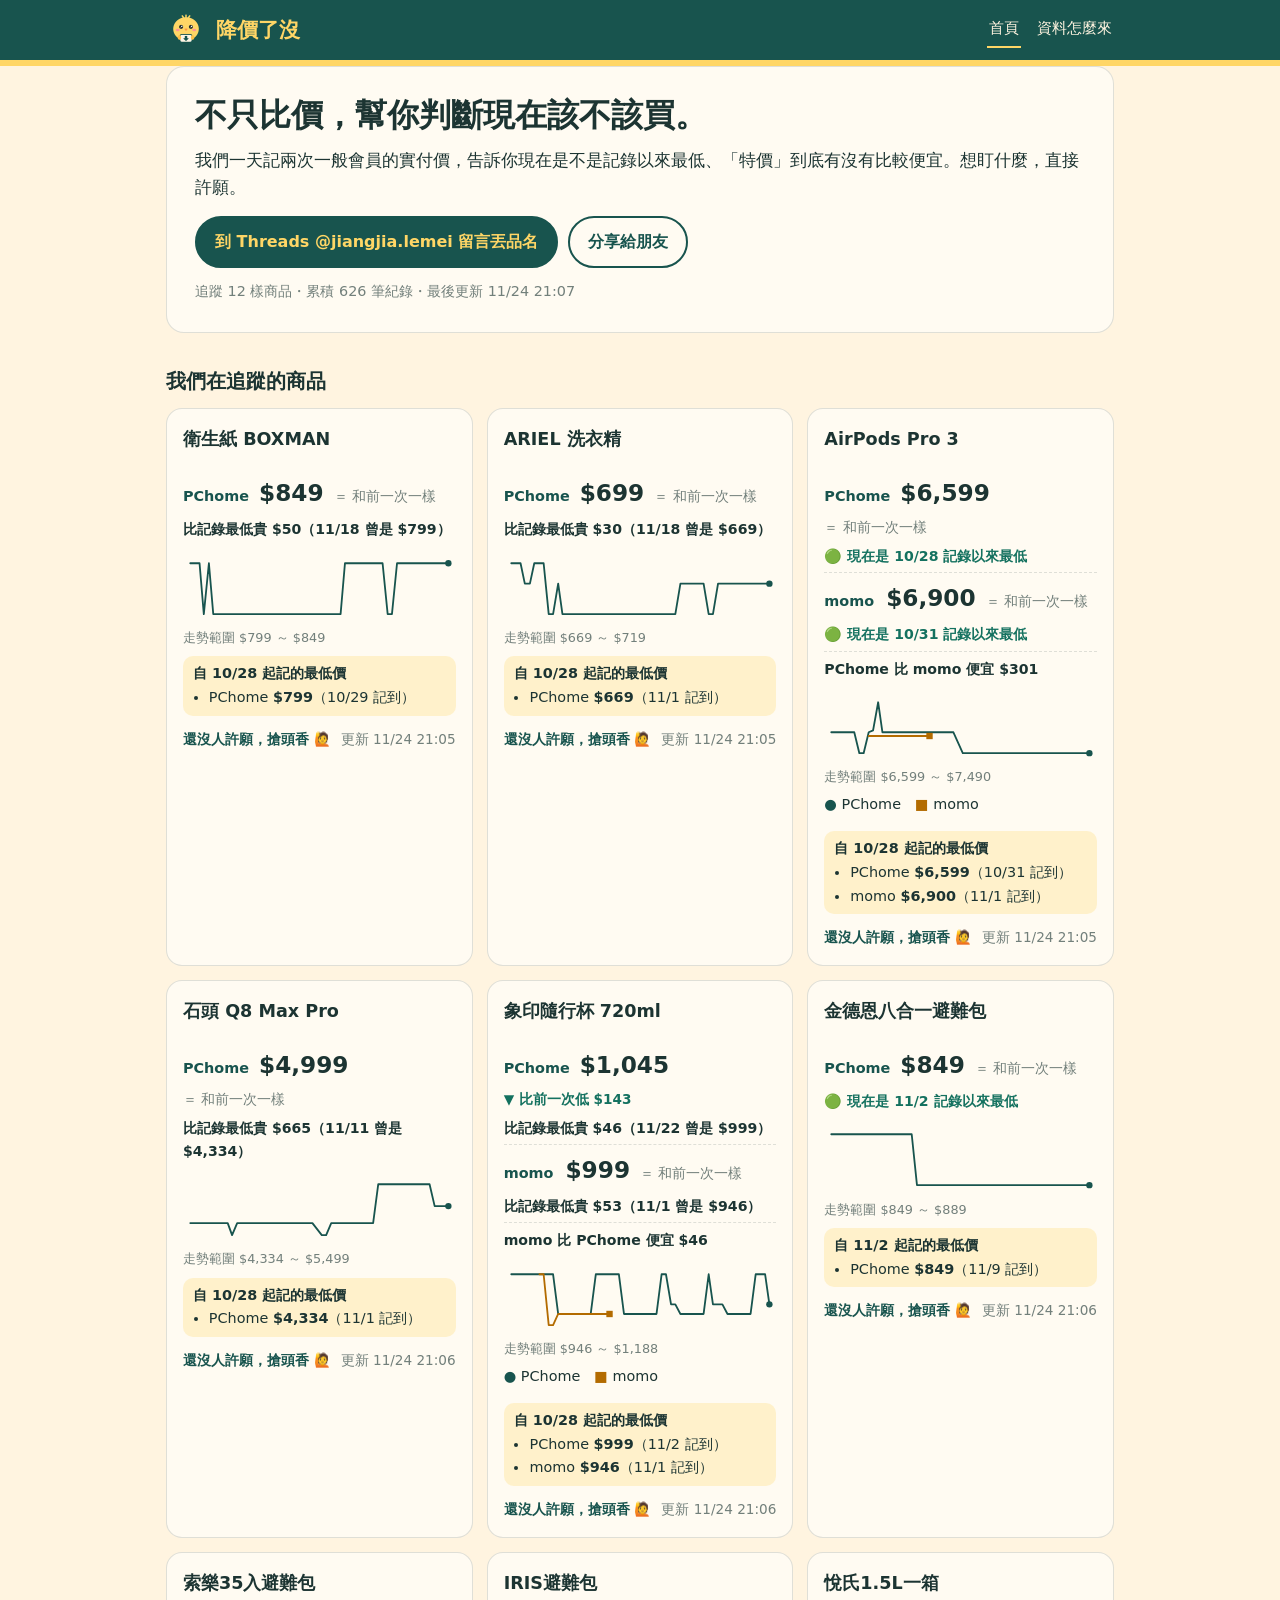
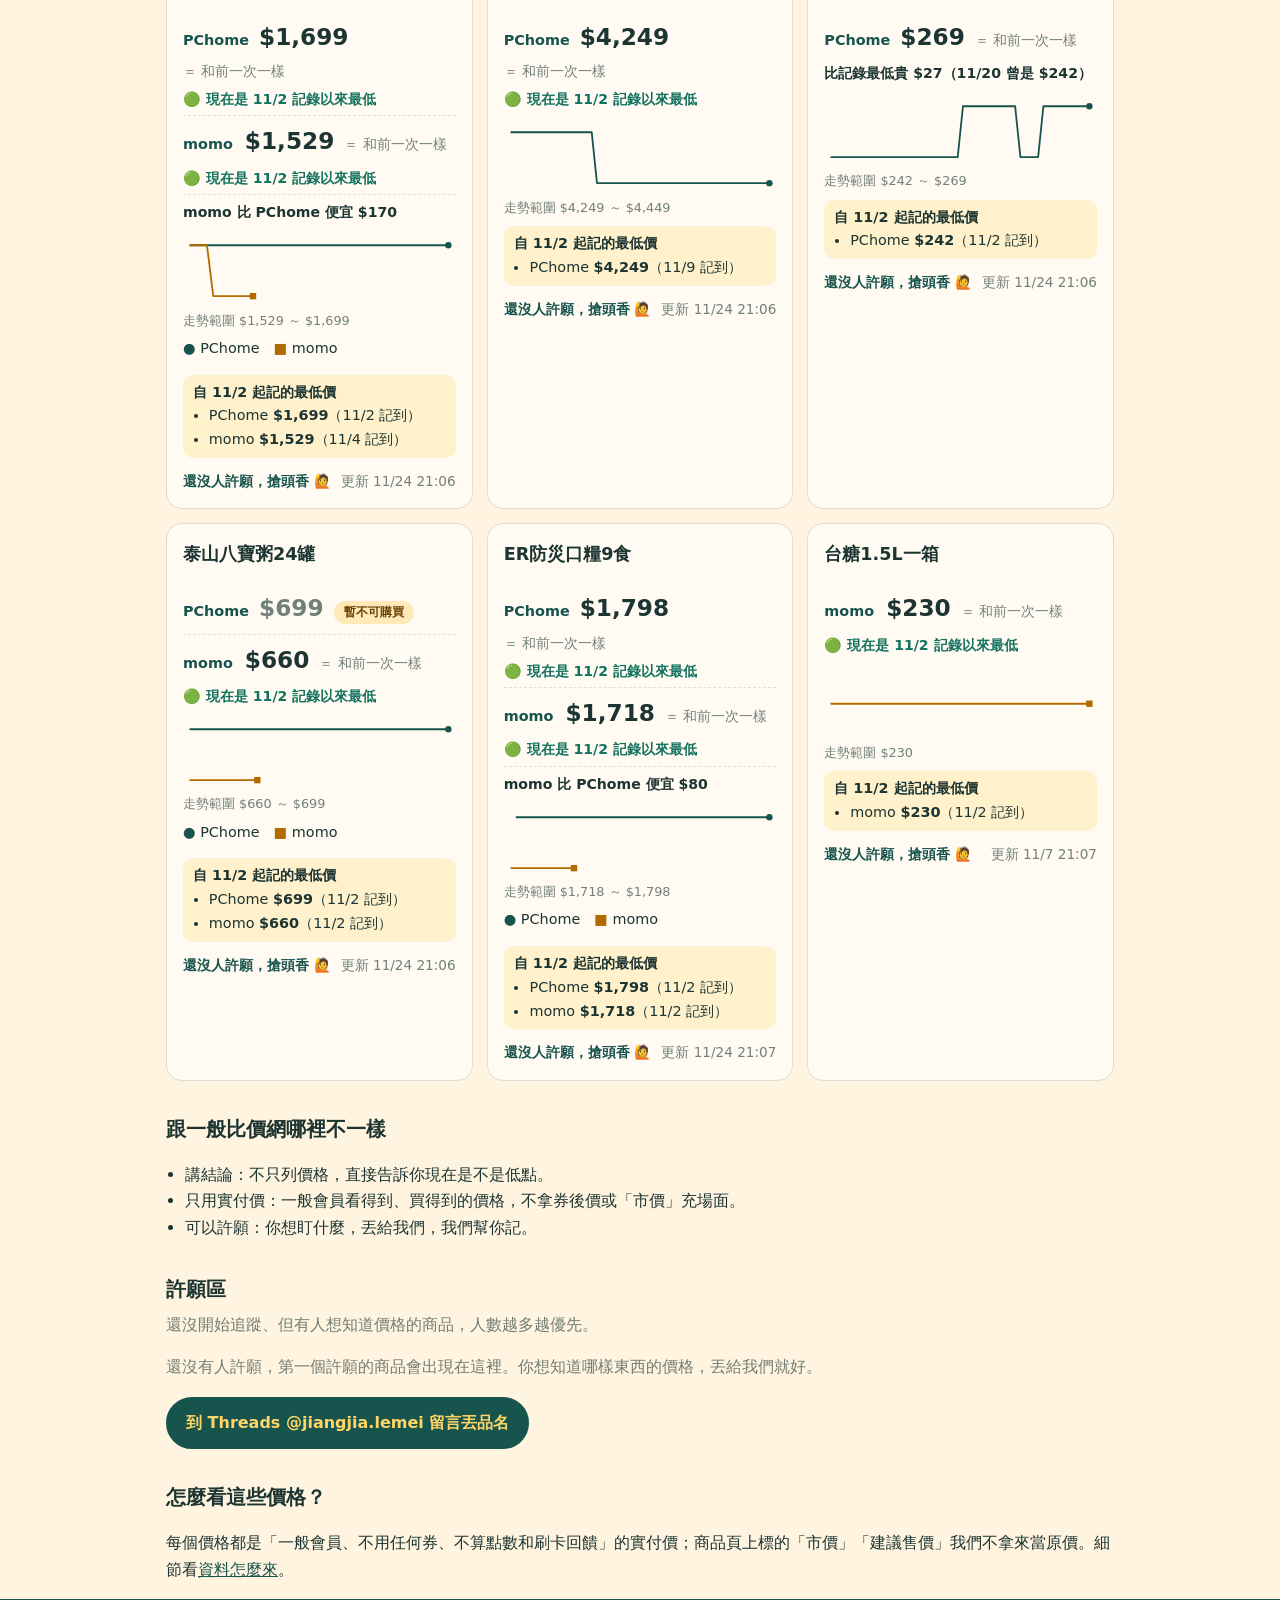
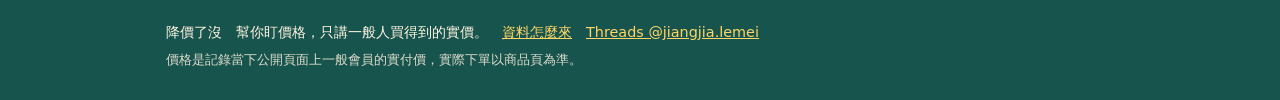
==== index.html @ 3d6d1f85 "網站更新 2026-11-24 21:20" ====
<!doctype html>
<html lang="zh-Hant"><head><meta charset="utf-8"><meta name="viewport" content="width=device-width,initial-scale=1"><title>降價了沒｜不只比價，幫你判斷現在該不該買。</title><meta name="description" content="不只比價，幫你判斷現在該不該買。我們一天記兩次一般會員的實付價，告訴你現在是不是記錄以來最低、「特價」到底有沒有比較便宜。想盯什麼，直接許願。"><meta property="og:type" content="website"><meta property="og:locale" content="zh_TW"><meta property="og:site_name" content="降價了沒"><meta property="og:title" content="降價了沒｜不只比價，幫你判斷現在該不該買。"><meta property="og:description" content="不只比價，幫你判斷現在該不該買。我們一天記兩次一般會員的實付價，告訴你現在是不是記錄以來最低、「特價」到底有沒有比較便宜。想盯什麼，直接許願。"><meta property="og:image" content="https://jiangjia-lemei.github.io/assets/cute-2.png"><meta name="twitter:card" content="summary"><meta property="og:url" content="https://jiangjia-lemei.github.io/index.html"><link rel="canonical" href="https://jiangjia-lemei.github.io/index.html"><link rel="icon" href="assets/logo.png"><link rel="stylesheet" href="assets/style.css"></head><body><header class="top"><div class="wrap bar"><a class="brand" href="index.html"><img src="assets/logo.png" alt="" width="40" height="40"><span>降價了沒</span></a><nav><a href="index.html" aria-current="page">首頁</a><a href="about.html">資料怎麼來</a></nav></div></header><main class="wrap"><section class="hero"><h1>不只比價，幫你判斷現在該不該買。</h1><p class="lead">我們一天記兩次一般會員的實付價，告訴你現在是不是記錄以來最低、「特價」到底有沒有比較便宜。想盯什麼，直接許願。</p><div class="actions"><a class="btn primary" href="https://www.threads.com/@jiangjia.lemei" target="_blank" rel="noopener">到 Threads @jiangjia.lemei 留言丟品名</a><button type="button" class="btn ghost" data-share>分享給朋友</button></div><p class="stats">追蹤 12 樣商品・累積 626 筆紀錄・最後更新 11/24 21:07</p></section><section><h2>我們在追蹤的商品</h2><div class="grid"><article class="card"><h3><a href="p/tissue.html">衛生紙 BOXMAN</a></h3><div class="prices"><div class="prow"><span class="pname">PChome</span><span class="pprice">$849</span><span class="delta flat">＝ 和前一次一樣</span></div><p class="pjudge">比記錄最低貴 $50（11/18 曾是 $799）</p></div><a class="spark" href="p/tissue.html" aria-label="看 衛生紙 BOXMAN 的價格紀錄"><svg class="chart" viewBox="0 0 300 72" role="img" aria-label="衛生紙 BOXMAN 價格走勢圖" xmlns="http://www.w3.org/2000/svg"><polyline points="8.0,8.0 8.0,8.0 12.6,8.0 18.2,8.0 22.9,64.0 28.5,8.0 33.3,64.0 38.9,64.0 43.6,64.0 49.2,64.0 54.0,64.0 59.6,64.0 64.3,64.0 69.9,64.0 74.7,64.0 80.3,64.0 85.0,64.0 90.6,64.0 95.4,64.0 101.0,64.0 105.7,64.0 111.3,64.0 116.1,64.0 121.7,64.0 126.4,64.0 132.0,64.0 136.8,64.0 142.4,64.0 152.7,64.0 157.5,64.0 163.1,64.0 167.8,64.0 173.4,64.0 178.2,8.0 183.8,8.0 188.5,8.0 194.1,8.0 198.9,8.0 204.5,8.0 209.2,8.0 214.8,8.0 219.6,8.0 225.2,64.0 229.9,64.0 235.5,8.0 240.3,8.0 245.9,8.0 250.6,8.0 256.2,8.0 260.9,8.0 266.6,8.0 271.3,8.0 276.9,8.0 281.7,8.0 287.3,8.0 292.0,8.0" fill="none" stroke="#18544e" stroke-width="2" stroke-linejoin="round" stroke-linecap="round"/><circle cx="292.0" cy="8.0" r="3.5" fill="#18544e"/></svg></a><p class="range">走勢範圍 $799 ～ $849</p><div class="low"><p class="lowhead">自 10/28 起記的最低價</p><ul><li>PChome <b>$799</b>（10/29 記到）</li></ul></div><p class="meta"><span class="wishn">還沒人許願，搶頭香 🙋</span><span>更新 11/24 21:05</span></p></article><article class="card"><h3><a href="p/laundry.html">ARIEL 洗衣精</a></h3><div class="prices"><div class="prow"><span class="pname">PChome</span><span class="pprice">$699</span><span class="delta flat">＝ 和前一次一樣</span></div><p class="pjudge">比記錄最低貴 $30（11/18 曾是 $669）</p></div><a class="spark" href="p/laundry.html" aria-label="看 ARIEL 洗衣精 的價格紀錄"><svg class="chart" viewBox="0 0 300 72" role="img" aria-label="ARIEL 洗衣精 價格走勢圖" xmlns="http://www.w3.org/2000/svg"><polyline points="8.0,8.0 8.0,8.0 12.6,8.0 18.2,8.0 22.9,30.4 28.5,30.4 33.3,8.0 38.9,8.0 43.6,8.0 49.2,64.0 54.0,64.0 59.6,30.4 64.3,64.0 69.9,64.0 74.7,64.0 80.3,64.0 85.0,64.0 90.6,64.0 95.4,64.0 101.0,64.0 105.7,64.0 111.3,64.0 116.1,64.0 121.7,64.0 126.4,64.0 132.0,64.0 136.8,64.0 142.4,64.0 152.7,64.0 157.5,64.0 163.1,64.0 167.8,64.0 173.4,64.0 178.2,64.0 183.8,64.0 188.5,64.0 194.1,30.4 198.9,30.4 204.5,30.4 209.2,30.4 214.8,30.4 219.6,30.4 225.2,64.0 229.9,64.0 235.5,30.4 240.3,30.4 245.9,30.4 250.6,30.4 256.2,30.4 260.9,30.4 266.6,30.4 271.3,30.4 276.9,30.4 281.7,30.4 292.0,30.4" fill="none" stroke="#18544e" stroke-width="2" stroke-linejoin="round" stroke-linecap="round"/><circle cx="292.0" cy="30.4" r="3.5" fill="#18544e"/></svg></a><p class="range">走勢範圍 $669 ～ $719</p><div class="low"><p class="lowhead">自 10/28 起記的最低價</p><ul><li>PChome <b>$669</b>（11/1 記到）</li></ul></div><p class="meta"><span class="wishn">還沒人許願，搶頭香 🙋</span><span>更新 11/24 21:05</span></p></article><article class="card"><h3><a href="p/airpods.html">AirPods Pro 3</a></h3><div class="prices"><div class="prow"><span class="pname">PChome</span><span class="pprice">$6,599</span><span class="delta flat">＝ 和前一次一樣</span></div><p class="pjudge good">🟢 現在是 10/28 記錄以來最低</p><div class="prow"><span class="pname">momo</span><span class="pprice">$6,900</span><span class="delta flat">＝ 和前一次一樣</span></div><p class="pjudge good">🟢 現在是 10/31 記錄以來最低</p><p class="pjudge cmp">PChome 比 momo 便宜 $301</p></div><a class="spark" href="p/airpods.html" aria-label="看 AirPods Pro 3 的價格紀錄"><svg class="chart" viewBox="0 0 300 72" role="img" aria-label="AirPods Pro 3 價格走勢圖" xmlns="http://www.w3.org/2000/svg"><polyline points="8.0,41.0 8.0,41.0 12.6,41.0 18.2,41.0 22.9,41.0 28.5,41.0 33.3,41.0 38.9,64.0 43.6,64.0 49.2,41.0 54.0,38.9 59.6,8.0 64.3,41.0 69.9,41.0 74.7,41.0 80.3,41.0 85.0,41.0 90.6,41.0 95.4,41.0 101.0,41.0 105.7,41.0 111.3,41.0 116.1,41.0 121.7,41.0 126.4,41.0 132.0,41.0 136.8,41.0 142.4,41.0 152.7,64.0 157.5,64.0 163.1,64.0 167.8,64.0 173.4,64.0 178.2,64.0 183.8,64.0 188.5,64.0 194.1,64.0 198.9,64.0 204.5,64.0 209.2,64.0 214.8,64.0 219.6,64.0 225.2,64.0 229.9,64.0 235.5,64.0 240.3,64.0 245.9,64.0 250.6,64.0 256.2,64.0 260.9,64.0 266.6,64.0 271.3,64.0 276.9,64.0 281.7,64.0 292.0,64.0" fill="none" stroke="#18544e" stroke-width="2" stroke-linejoin="round" stroke-linecap="round"/><circle cx="292.0" cy="64.0" r="3.5" fill="#18544e"/><polyline points="49.2,45.1 54.0,45.1 59.6,45.1 64.3,45.1 69.9,45.1 74.7,45.1 80.3,45.1 85.0,45.1 90.6,45.1 95.4,45.1 101.0,45.1 105.7,45.1 111.3,45.1 116.1,45.1" fill="none" stroke="#b36b00" stroke-width="2" stroke-linejoin="round" stroke-linecap="round"/><rect x="112.6" y="41.6" width="7.0" height="7.0" fill="#b36b00"/></svg></a><p class="range">走勢範圍 $6,599 ～ $7,490</p><p class="legend"><span style="color:#18544e">●</span> PChome　<span style="color:#b36b00">■</span> momo</p><div class="low"><p class="lowhead">自 10/28 起記的最低價</p><ul><li>PChome <b>$6,599</b>（10/31 記到）</li><li>momo <b>$6,900</b>（11/1 記到）</li></ul></div><p class="meta"><span class="wishn">還沒人許願，搶頭香 🙋</span><span>更新 11/24 21:05</span></p></article><article class="card"><h3><a href="p/robovac.html">石頭 Q8 Max Pro</a></h3><div class="prices"><div class="prow"><span class="pname">PChome</span><span class="pprice">$4,999</span><span class="delta flat">＝ 和前一次一樣</span></div><p class="pjudge">比記錄最低貴 $665（11/11 曾是 $4,334）</p></div><a class="spark" href="p/robovac.html" aria-label="看 石頭 Q8 Max Pro 的價格紀錄"><svg class="chart" viewBox="0 0 300 72" role="img" aria-label="石頭 Q8 Max Pro 價格走勢圖" xmlns="http://www.w3.org/2000/svg"><polyline points="8.0,50.7 8.0,50.7 12.6,50.7 18.2,50.7 22.9,50.7 28.5,50.7 33.3,50.7 38.9,50.7 43.6,50.7 49.2,50.7 54.0,64.0 59.6,50.7 64.3,50.7 69.9,50.7 74.7,50.7 80.3,50.7 85.0,50.7 90.6,50.7 95.4,50.7 101.0,50.7 105.7,50.7 111.3,50.7 116.1,50.7 121.7,50.7 126.4,50.7 132.0,50.7 136.8,50.7 142.4,50.7 152.7,64.0 157.5,64.0 163.1,50.7 167.8,50.7 173.4,50.7 178.2,50.7 183.8,50.7 188.5,50.7 194.1,50.7 198.9,50.7 204.5,50.7 209.2,50.7 214.8,8.0 219.6,8.0 225.2,8.0 229.9,8.0 235.5,8.0 240.3,8.0 245.9,8.0 250.6,8.0 256.2,8.0 260.9,8.0 266.6,8.0 271.3,8.0 276.9,32.0 281.6,32.0 287.3,32.0 292.0,32.0" fill="none" stroke="#18544e" stroke-width="2" stroke-linejoin="round" stroke-linecap="round"/><circle cx="292.0" cy="32.0" r="3.5" fill="#18544e"/></svg></a><p class="range">走勢範圍 $4,334 ～ $5,499</p><div class="low"><p class="lowhead">自 10/28 起記的最低價</p><ul><li>PChome <b>$4,334</b>（11/1 記到）</li></ul></div><p class="meta"><span class="wishn">還沒人許願，搶頭香 🙋</span><span>更新 11/24 21:06</span></p></article><article class="card"><h3><a href="p/thermos.html">象印隨行杯 720ml</a></h3><div class="prices"><div class="prow"><span class="pname">PChome</span><span class="pprice">$1,045</span><span class="delta down">▼ 比前一次低 $143</span></div><p class="pjudge">比記錄最低貴 $46（11/22 曾是 $999）</p><div class="prow"><span class="pname">momo</span><span class="pprice">$999</span><span class="delta flat">＝ 和前一次一樣</span></div><p class="pjudge">比記錄最低貴 $53（11/1 曾是 $946）</p><p class="pjudge cmp">momo 比 PChome 便宜 $46</p></div><a class="spark" href="p/thermos.html" aria-label="看 象印隨行杯 720ml 的價格紀錄"><svg class="chart" viewBox="0 0 300 72" role="img" aria-label="象印隨行杯 720ml 價格走勢圖" xmlns="http://www.w3.org/2000/svg"><polyline points="8.0,8.0 8.0,8.0 12.6,8.0 18.2,8.0 22.9,8.0 28.5,8.0 33.3,8.0 38.9,8.0 43.6,8.0 49.2,8.0 54.0,8.0 59.6,51.7 64.3,51.7 69.9,51.7 74.7,51.7 80.3,51.7 85.0,51.7 90.6,51.7 95.4,51.7 101.0,8.0 105.7,8.0 111.3,8.0 116.1,8.0 121.7,8.0 126.4,8.0 132.0,51.7 136.8,51.7 142.4,51.7 152.7,51.7 157.5,51.7 163.1,51.7 167.8,51.7 173.4,8.0 178.2,8.0 183.8,41.1 188.5,41.1 194.1,51.7 198.9,51.7 204.5,51.7 209.2,51.7 214.8,51.7 219.6,51.7 225.2,8.0 229.9,41.1 235.5,41.1 240.3,41.1 245.9,51.7 250.6,51.7 256.2,51.7 260.9,51.7 266.6,51.7 271.3,51.7 276.9,8.0 281.6,8.0 287.3,8.0 292.0,41.1" fill="none" stroke="#18544e" stroke-width="2" stroke-linejoin="round" stroke-linecap="round"/><circle cx="292.0" cy="41.1" r="3.5" fill="#18544e"/><polyline points="39.0,8.0 43.6,8.0 49.2,64.0 54.0,64.0 59.6,51.7 64.3,51.7 69.9,51.7 74.7,51.7 80.3,51.7 85.0,51.7 90.6,51.7 95.4,51.7 101.0,51.7 105.7,51.7 111.3,51.7 116.1,51.7" fill="none" stroke="#b36b00" stroke-width="2" stroke-linejoin="round" stroke-linecap="round"/><rect x="112.6" y="48.2" width="7.0" height="7.0" fill="#b36b00"/></svg></a><p class="range">走勢範圍 $946 ～ $1,188</p><p class="legend"><span style="color:#18544e">●</span> PChome　<span style="color:#b36b00">■</span> momo</p><div class="low"><p class="lowhead">自 10/28 起記的最低價</p><ul><li>PChome <b>$999</b>（11/2 記到）</li><li>momo <b>$946</b>（11/1 記到）</li></ul></div><p class="meta"><span class="wishn">還沒人許願，搶頭香 🙋</span><span>更新 11/24 21:06</span></p></article><article class="card"><h3><a href="p/bag_kde8.html">金德恩八合一避難包</a></h3><div class="prices"><div class="prow"><span class="pname">PChome</span><span class="pprice">$849</span><span class="delta flat">＝ 和前一次一樣</span></div><p class="pjudge good">🟢 現在是 11/2 記錄以來最低</p></div><a class="spark" href="p/bag_kde8.html" aria-label="看 金德恩八合一避難包 的價格紀錄"><svg class="chart" viewBox="0 0 300 72" role="img" aria-label="金德恩八合一避難包 價格走勢圖" xmlns="http://www.w3.org/2000/svg"><polyline points="8.0,8.0 13.8,8.0 20.6,8.0 26.4,8.0 33.3,8.0 39.1,8.0 45.9,8.0 51.7,8.0 58.6,8.0 64.4,8.0 71.2,8.0 77.0,8.0 83.9,8.0 89.7,8.0 96.5,8.0 102.3,64.0 109.2,64.0 121.8,64.0 127.6,64.0 134.5,64.0 140.3,64.0 147.1,64.0 152.9,64.0 159.7,64.0 165.5,64.0 172.4,64.0 178.2,64.0 185.0,64.0 190.8,64.0 197.7,64.0 203.5,64.0 210.3,64.0 216.1,64.0 223.0,64.0 228.8,64.0 235.6,64.0 241.4,64.0 248.3,64.0 254.1,64.0 260.9,64.0 266.7,64.0 273.6,64.0 279.4,64.0 286.2,64.0 292.0,64.0" fill="none" stroke="#18544e" stroke-width="2" stroke-linejoin="round" stroke-linecap="round"/><circle cx="292.0" cy="64.0" r="3.5" fill="#18544e"/></svg></a><p class="range">走勢範圍 $849 ～ $889</p><div class="low"><p class="lowhead">自 11/2 起記的最低價</p><ul><li>PChome <b>$849</b>（11/9 記到）</li></ul></div><p class="meta"><span class="wishn">還沒人許願，搶頭香 🙋</span><span>更新 11/24 21:06</span></p></article><article class="card"><h3><a href="p/bag_solar35.html">索樂35入避難包</a></h3><div class="prices"><div class="prow"><span class="pname">PChome</span><span class="pprice">$1,699</span><span class="delta flat">＝ 和前一次一樣</span></div><p class="pjudge good">🟢 現在是 11/2 記錄以來最低</p><div class="prow"><span class="pname">momo</span><span class="pprice">$1,529</span><span class="delta flat">＝ 和前一次一樣</span></div><p class="pjudge good">🟢 現在是 11/2 記錄以來最低</p><p class="pjudge cmp">momo 比 PChome 便宜 $170</p></div><a class="spark" href="p/bag_solar35.html" aria-label="看 索樂35入避難包 的價格紀錄"><svg class="chart" viewBox="0 0 300 72" role="img" aria-label="索樂35入避難包 價格走勢圖" xmlns="http://www.w3.org/2000/svg"><polyline points="8.0,8.0 13.8,8.0 20.6,8.0 64.4,8.0 71.2,8.0 77.0,8.0 83.9,8.0 89.7,8.0 96.5,8.0 102.3,8.0 109.2,8.0 121.8,8.0 127.6,8.0 134.5,8.0 140.3,8.0 147.1,8.0 152.9,8.0 159.7,8.0 165.5,8.0 172.4,8.0 178.2,8.0 185.0,8.0 190.8,8.0 197.7,8.0 203.5,8.0 210.3,8.0 216.1,8.0 223.0,8.0 228.8,8.0 235.6,8.0 241.4,8.0 248.3,8.0 254.1,8.0 260.9,8.0 266.7,8.0 273.6,8.0 279.4,8.0 286.2,8.0 292.0,8.0" fill="none" stroke="#18544e" stroke-width="2" stroke-linejoin="round" stroke-linecap="round"/><circle cx="292.0" cy="8.0" r="3.5" fill="#18544e"/><polyline points="8.0,8.0 13.8,8.0 20.7,8.0 26.4,8.0 33.3,64.0 39.1,64.0 45.9,64.0 51.7,64.0 58.6,64.0 64.4,64.0 71.2,64.0 77.0,64.0" fill="none" stroke="#b36b00" stroke-width="2" stroke-linejoin="round" stroke-linecap="round"/><rect x="73.5" y="60.5" width="7.0" height="7.0" fill="#b36b00"/></svg></a><p class="range">走勢範圍 $1,529 ～ $1,699</p><p class="legend"><span style="color:#18544e">●</span> PChome　<span style="color:#b36b00">■</span> momo</p><div class="low"><p class="lowhead">自 11/2 起記的最低價</p><ul><li>PChome <b>$1,699</b>（11/2 記到）</li><li>momo <b>$1,529</b>（11/4 記到）</li></ul></div><p class="meta"><span class="wishn">還沒人許願，搶頭香 🙋</span><span>更新 11/24 21:06</span></p></article><article class="card"><h3><a href="p/bag_iris.html">IRIS避難包</a></h3><div class="prices"><div class="prow"><span class="pname">PChome</span><span class="pprice">$4,249</span><span class="delta flat">＝ 和前一次一樣</span></div><p class="pjudge good">🟢 現在是 11/2 記錄以來最低</p></div><a class="spark" href="p/bag_iris.html" aria-label="看 IRIS避難包 的價格紀錄"><svg class="chart" viewBox="0 0 300 72" role="img" aria-label="IRIS避難包 價格走勢圖" xmlns="http://www.w3.org/2000/svg"><polyline points="8.0,8.0 13.8,8.0 20.6,8.0 26.4,8.0 33.3,8.0 39.1,8.0 45.9,8.0 51.7,8.0 58.6,8.0 64.4,8.0 71.2,8.0 77.0,8.0 83.9,8.0 89.7,8.0 96.5,8.0 102.3,64.0 109.2,64.0 121.8,64.0 127.6,64.0 134.5,64.0 140.3,64.0 147.1,64.0 152.9,64.0 159.7,64.0 165.5,64.0 172.4,64.0 178.2,64.0 185.0,64.0 190.8,64.0 197.7,64.0 203.5,64.0 210.3,64.0 216.1,64.0 223.0,64.0 228.8,64.0 235.6,64.0 241.4,64.0 248.3,64.0 254.1,64.0 260.9,64.0 266.7,64.0 273.6,64.0 279.4,64.0 286.2,64.0 292.0,64.0" fill="none" stroke="#18544e" stroke-width="2" stroke-linejoin="round" stroke-linecap="round"/><circle cx="292.0" cy="64.0" r="3.5" fill="#18544e"/></svg></a><p class="range">走勢範圍 $4,249 ～ $4,449</p><div class="low"><p class="lowhead">自 11/2 起記的最低價</p><ul><li>PChome <b>$4,249</b>（11/9 記到）</li></ul></div><p class="meta"><span class="wishn">還沒人許願，搶頭香 🙋</span><span>更新 11/24 21:06</span></p></article><article class="card"><h3><a href="p/water_yes15.html">悅氏1.5L一箱</a></h3><div class="prices"><div class="prow"><span class="pname">PChome</span><span class="pprice">$269</span><span class="delta flat">＝ 和前一次一樣</span></div><p class="pjudge">比記錄最低貴 $27（11/20 曾是 $242）</p></div><a class="spark" href="p/water_yes15.html" aria-label="看 悅氏1.5L一箱 的價格紀錄"><svg class="chart" viewBox="0 0 300 72" role="img" aria-label="悅氏1.5L一箱 價格走勢圖" xmlns="http://www.w3.org/2000/svg"><polyline points="8.0,64.0 13.8,64.0 20.6,64.0 26.4,64.0 33.3,64.0 39.1,64.0 45.9,64.0 51.7,64.0 58.6,64.0 64.4,64.0 71.2,64.0 77.0,64.0 83.9,64.0 89.7,64.0 96.5,64.0 102.3,64.0 109.2,64.0 121.8,64.0 127.6,64.0 134.5,64.0 140.3,64.0 147.1,64.0 152.9,8.0 159.7,8.0 165.5,8.0 172.4,8.0 178.2,8.0 185.0,8.0 190.8,8.0 197.7,8.0 203.5,8.0 210.3,8.0 216.1,64.0 223.0,64.0 228.8,64.0 235.6,64.0 241.4,8.0 248.3,8.0 254.1,8.0 260.9,8.0 266.7,8.0 273.6,8.0 279.4,8.0 286.2,8.0 292.0,8.0" fill="none" stroke="#18544e" stroke-width="2" stroke-linejoin="round" stroke-linecap="round"/><circle cx="292.0" cy="8.0" r="3.5" fill="#18544e"/></svg></a><p class="range">走勢範圍 $242 ～ $269</p><div class="low"><p class="lowhead">自 11/2 起記的最低價</p><ul><li>PChome <b>$242</b>（11/2 記到）</li></ul></div><p class="meta"><span class="wishn">還沒人許願，搶頭香 🙋</span><span>更新 11/24 21:06</span></p></article><article class="card"><h3><a href="p/porridge_ts24.html">泰山八寶粥24罐</a></h3><div class="prices"><div class="prow"><span class="pname">PChome</span><span class="pprice muted">$699</span><span class="badge warn">暫不可購買</span></div><div class="prow"><span class="pname">momo</span><span class="pprice">$660</span><span class="delta flat">＝ 和前一次一樣</span></div><p class="pjudge good">🟢 現在是 11/2 記錄以來最低</p></div><a class="spark" href="p/porridge_ts24.html" aria-label="看 泰山八寶粥24罐 的價格紀錄"><svg class="chart" viewBox="0 0 300 72" role="img" aria-label="泰山八寶粥24罐 價格走勢圖" xmlns="http://www.w3.org/2000/svg"><polyline points="8.0,8.0 14.2,8.0 21.5,8.0 27.7,8.0 35.0,8.0 41.2,8.0 48.6,8.0 54.8,8.0 62.1,8.0 68.3,8.0 75.6,8.0 81.8,8.0 89.1,8.0 95.3,8.0 102.7,8.0 108.9,8.0 116.2,8.0 129.7,8.0 135.9,8.0 143.2,8.0 149.4,8.0 156.8,8.0 163.0,8.0 170.3,8.0 176.5,8.0 183.8,8.0 190.0,8.0 197.3,8.0 203.5,8.0 210.9,8.0 217.1,8.0 224.4,8.0 230.6,8.0 237.9,8.0 244.1,8.0 251.4,8.0 257.6,8.0 265.0,8.0 271.1,8.0 278.5,8.0 284.7,8.0 292.0,8.0" fill="none" stroke="#18544e" stroke-width="2" stroke-linejoin="round" stroke-linecap="round"/><circle cx="292.0" cy="8.0" r="3.5" fill="#18544e"/><polyline points="8.0,64.0 14.2,64.0 21.5,64.0 27.7,64.0 35.1,64.0 48.6,64.0 54.8,64.0 62.1,64.0 68.3,64.0 75.6,64.0 81.8,64.0" fill="none" stroke="#b36b00" stroke-width="2" stroke-linejoin="round" stroke-linecap="round"/><rect x="78.3" y="60.5" width="7.0" height="7.0" fill="#b36b00"/></svg></a><p class="range">走勢範圍 $660 ～ $699</p><p class="legend"><span style="color:#18544e">●</span> PChome　<span style="color:#b36b00">■</span> momo</p><div class="low"><p class="lowhead">自 11/2 起記的最低價</p><ul><li>PChome <b>$699</b>（11/2 記到）</li><li>momo <b>$660</b>（11/2 記到）</li></ul></div><p class="meta"><span class="wishn">還沒人許願，搶頭香 🙋</span><span>更新 11/24 21:06</span></p></article><article class="card"><h3><a href="p/ration_er9.html">ER防災口糧9食</a></h3><div class="prices"><div class="prow"><span class="pname">PChome</span><span class="pprice">$1,798</span><span class="delta flat">＝ 和前一次一樣</span></div><p class="pjudge good">🟢 現在是 11/2 記錄以來最低</p><div class="prow"><span class="pname">momo</span><span class="pprice">$1,718</span><span class="delta flat">＝ 和前一次一樣</span></div><p class="pjudge good">🟢 現在是 11/2 記錄以來最低</p><p class="pjudge cmp">momo 比 PChome 便宜 $80</p></div><a class="spark" href="p/ration_er9.html" aria-label="看 ER防災口糧9食 的價格紀錄"><svg class="chart" viewBox="0 0 300 72" role="img" aria-label="ER防災口糧9食 價格走勢圖" xmlns="http://www.w3.org/2000/svg"><polyline points="13.8,8.0 20.6,8.0 26.4,8.0 33.3,8.0 39.1,8.0 45.9,8.0 51.7,8.0 58.6,8.0 64.4,8.0 71.2,8.0 77.0,8.0 83.9,8.0 89.7,8.0 96.5,8.0 102.3,8.0 109.2,8.0 121.8,8.0 127.6,8.0 134.5,8.0 140.3,8.0 147.1,8.0 152.9,8.0 159.7,8.0 165.5,8.0 172.4,8.0 178.2,8.0 185.0,8.0 190.8,8.0 197.7,8.0 203.5,8.0 210.3,8.0 216.1,8.0 223.0,8.0 228.8,8.0 235.6,8.0 241.4,8.0 248.3,8.0 254.1,8.0 260.9,8.0 266.7,8.0 273.6,8.0 279.4,8.0 286.2,8.0 292.0,8.0" fill="none" stroke="#18544e" stroke-width="2" stroke-linejoin="round" stroke-linecap="round"/><circle cx="292.0" cy="8.0" r="3.5" fill="#18544e"/><polyline points="8.0,64.0 13.8,64.0 20.6,64.0 26.4,64.0 33.3,64.0 39.1,64.0 45.9,64.0 51.7,64.0 58.6,64.0 64.4,64.0 71.2,64.0 77.0,64.0" fill="none" stroke="#b36b00" stroke-width="2" stroke-linejoin="round" stroke-linecap="round"/><rect x="73.5" y="60.5" width="7.0" height="7.0" fill="#b36b00"/></svg></a><p class="range">走勢範圍 $1,718 ～ $1,798</p><p class="legend"><span style="color:#18544e">●</span> PChome　<span style="color:#b36b00">■</span> momo</p><div class="low"><p class="lowhead">自 11/2 起記的最低價</p><ul><li>PChome <b>$1,798</b>（11/2 記到）</li><li>momo <b>$1,718</b>（11/2 記到）</li></ul></div><p class="meta"><span class="wishn">還沒人許願，搶頭香 🙋</span><span>更新 11/24 21:07</span></p></article><article class="card"><h3><a href="p/water_tsg15.html">台糖1.5L一箱</a></h3><div class="prices"><div class="prow"><span class="pname">momo</span><span class="pprice">$230</span><span class="delta flat">＝ 和前一次一樣</span></div><p class="pjudge good">🟢 現在是 11/2 記錄以來最低</p></div><a class="spark" href="p/water_tsg15.html" aria-label="看 台糖1.5L一箱 的價格紀錄"><svg class="chart" viewBox="0 0 300 72" role="img" aria-label="台糖1.5L一箱 價格走勢圖" xmlns="http://www.w3.org/2000/svg"><polyline points="8.0,36.0 31.8,36.0 83.9,36.0 112.1,36.0 135.9,36.0 164.1,36.0 187.9,36.0 216.1,36.0 239.9,36.0 268.1,36.0 292.0,36.0" fill="none" stroke="#b36b00" stroke-width="2" stroke-linejoin="round" stroke-linecap="round"/><rect x="288.5" y="32.5" width="7.0" height="7.0" fill="#b36b00"/></svg></a><p class="range">走勢範圍 $230</p><div class="low"><p class="lowhead">自 11/2 起記的最低價</p><ul><li>momo <b>$230</b>（11/2 記到）</li></ul></div><p class="meta"><span class="wishn">還沒人許願，搶頭香 🙋</span><span>更新 11/7 21:07</span></p></article></div></section><section class="diff"><h2>跟一般比價網哪裡不一樣</h2><ul class="plain"><li>講結論：不只列價格，直接告訴你現在是不是低點。</li><li>只用實付價：一般會員看得到、買得到的價格，不拿券後價或「市價」充場面。</li><li>可以許願：你想盯什麼，丟給我們，我們幫你記。</li></ul></section><section id="wish"><h2>許願區</h2><p class="sub">還沒開始追蹤、但有人想知道價格的商品，人數越多越優先。</p><p class="empty">還沒有人許願，第一個許願的商品會出現在這裡。你想知道哪樣東西的價格，丟給我們就好。</p><div class="actions"><a class="btn primary" href="https://www.threads.com/@jiangjia.lemei" target="_blank" rel="noopener">到 Threads @jiangjia.lemei 留言丟品名</a></div></section><section class="howto"><h2>怎麼看這些價格？</h2><p>每個價格都是「一般會員、不用任何券、不算點數和刷卡回饋」的實付價；商品頁上標的「市價」「建議售價」我們不拿來當原價。細節看<a href="about.html">資料怎麼來</a>。</p></section></main><footer><div class="wrap"><p>降價了沒　幫你盯價格，只講一般人買得到的實價。　<a href="about.html">資料怎麼來</a>　<a href="https://www.threads.com/@jiangjia.lemei" target="_blank" rel="noopener">Threads @jiangjia.lemei</a></p><p class="small">價格是記錄當下公開頁面上一般會員的實付價，實際下單以商品頁為準。</p></div></footer><script src="assets/app.js"></script></body></html>
---- assets/style.css ----
:root{
  --green:rgb(24,84,78);
  --butter:rgb(255,214,102);
  --cream:rgb(255,244,224);
  --ink:rgb(28,52,50);
  --paper:#fffbf2;
  --line:rgba(28,52,50,.14);
  --down:#14715f;
  --up:#a6402f;
  --warn-bg:#ffe9b8;
  --muted:rgba(28,52,50,.62);
}
*{box-sizing:border-box}
html{-webkit-text-size-adjust:100%}
body{margin:0;background:var(--cream);color:var(--ink);line-height:1.65;font-size:16px;
  font-family:-apple-system,BlinkMacSystemFont,"PingFang TC","Noto Sans CJK TC","Noto Sans TC","Microsoft JhengHei","Heiti TC",system-ui,sans-serif}
a{color:var(--green)}
.wrap{max-width:980px;margin:0 auto;padding:0 16px}
.top{background:var(--green);border-bottom:6px solid var(--butter)}
.bar{display:flex;align-items:center;justify-content:space-between;gap:12px;padding-top:10px;padding-bottom:10px}
.brand{display:flex;align-items:center;gap:10px;color:var(--butter);text-decoration:none;font-weight:800;font-size:1.3rem}
.brand img{border-radius:50%;display:block}
.top nav{display:flex;gap:14px;font-size:.95rem}
.top nav a{color:var(--cream);text-decoration:none;padding:4px 2px;border-bottom:2px solid transparent}
.top nav a[aria-current]{border-bottom-color:var(--butter)}
main{padding-top:24px;padding-bottom:40px}
h1{font-size:1.65rem;line-height:1.3;margin:0 0 10px}
h2{font-size:1.25rem;margin:32px 0 10px}
h3{font-size:1.1rem;margin:0 0 8px}
h3 a{text-decoration:none;color:var(--ink)}
.lead{font-size:1.05rem;margin:0 0 14px}
.sub{margin:-4px 0 10px;color:var(--muted)}
.hero{background:var(--paper);border:1px solid var(--line);border-radius:18px;padding:20px 18px}
.stats{margin:12px 0 0;font-size:.9rem;color:var(--muted)}
.actions{display:flex;flex-wrap:wrap;gap:10px;margin:14px 0 0}
.btn{display:inline-block;font:inherit;font-weight:700;text-decoration:none;cursor:pointer;
  padding:11px 18px;border-radius:999px;border:2px solid var(--green);color:var(--green);background:transparent;min-height:44px}
.btn.primary{background:var(--green);color:var(--butter)}
.btn.ghost:hover,.btn.primary:hover{filter:brightness(1.12)}
.btn:focus-visible,a:focus-visible{outline:3px solid var(--butter);outline-offset:2px;box-shadow:0 0 0 5px var(--green)}
.grid{display:grid;gap:14px;grid-template-columns:repeat(auto-fill,minmax(290px,1fr))}
.card{background:var(--paper);border:1px solid var(--line);border-radius:16px;padding:16px;display:flex;flex-direction:column;gap:6px}
.prow{display:flex;flex-wrap:wrap;align-items:baseline;gap:4px 10px;padding:6px 0;border-top:1px dashed var(--line)}
.prow:first-child{border-top:0}
.pname{min-width:3.6em;font-weight:700;font-size:.9rem;color:var(--green)}
.pprice{font-size:1.45rem;font-weight:800;font-variant-numeric:tabular-nums}
.pprice.muted{color:var(--muted);font-weight:600;text-decoration:none}
.delta{font-size:.85rem;font-weight:700;white-space:nowrap}
.delta.down{color:var(--down)}
.delta.up{color:var(--up)}
.delta.flat{color:var(--muted);font-weight:500}
.badge{display:inline-block;font-size:.78rem;font-weight:700;border-radius:999px;padding:1px 10px}
.badge.warn{background:var(--warn-bg);color:#6a4300}
.badge.wish{background:var(--butter);color:var(--ink)}
.pnote{flex-basis:100%;margin:0 0 4px;font-size:.85rem;color:var(--muted)}
.spark{display:block;margin:4px 0 0}
.chart{width:100%;height:auto;display:block}
.chart-lg{max-height:340px}
.chartbox{background:var(--paper);border:1px solid var(--line);border-radius:16px;padding:10px}
.legend{margin:0 0 6px;font-size:.9rem}
.nochart{color:var(--muted);font-size:.9rem;margin:6px 0}
.low{font-size:.9rem;background:rgba(255,214,102,.28);border-radius:10px;padding:6px 10px;margin-top:2px}
.low ul{margin:0;padding-left:1.1em}
.lowhead{margin:0;font-weight:700}
.meta{display:flex;justify-content:space-between;gap:8px;margin:6px 0 0;font-size:.85rem;color:var(--muted)}
.meta .wishn{font-weight:700;color:var(--green)}
.wishlist{list-style:none;margin:0;padding:0;display:grid;gap:8px}
.wishlist li{display:flex;flex-wrap:wrap;align-items:center;gap:6px 10px;background:var(--paper);border:1px solid var(--line);border-radius:12px;padding:10px 14px}
.wname{font-weight:700;flex:1 1 12em}
.wcount{font-size:.9rem;color:var(--muted)}
.empty{color:var(--muted)}
.howto{margin-top:8px}
.crumb{margin:0 0 10px;font-size:.95rem}
.ptitle{font-size:1.7rem;margin-bottom:2px}
.full{margin:0 0 6px;color:var(--muted);font-size:.9rem}
.prices.big{display:grid;gap:12px;grid-template-columns:repeat(auto-fit,minmax(280px,1fr));margin-top:12px}
.pblock{background:var(--paper);border:1px solid var(--line);border-radius:16px;padding:12px 16px}
.pblock .prow{border-top:0}
.lowline{margin:2px 0 6px;font-size:.95rem}
.url{margin:0;font-size:.82rem;color:var(--muted);word-break:break-all}
.url code{font-family:ui-monospace,Menlo,Consolas,monospace;font-size:.82rem}
.tablewrap{overflow-x:auto;background:var(--paper);border:1px solid var(--line);border-radius:16px}
table{border-collapse:collapse;width:100%;min-width:480px;font-size:.92rem}
th,td{text-align:left;padding:8px 12px;border-bottom:1px solid var(--line);vertical-align:top}
th{background:rgba(24,84,78,.08);font-size:.85rem}
td.num,th.num{text-align:right;font-variant-numeric:tabular-nums;white-space:nowrap}
tr.off td{color:var(--muted)}
.plain{padding-left:1.2em}
footer{background:var(--green);color:var(--cream);padding:18px 0 26px;font-size:.9rem}
footer a{color:var(--butter)}
footer p{margin:4px 0}
footer .small{font-size:.8rem;opacity:.85}
@media (min-width:700px){
  h1{font-size:2rem}
  .hero{padding:28px 28px}
  main{padding-top:32px}
}
@media (prefers-reduced-motion:no-preference){.btn{transition:filter .15s}}
.range{margin:0;font-size:.8rem;color:var(--muted)}
.pjudge{flex-basis:100%;margin:0 0 4px;font-size:.88rem;font-weight:700;color:var(--ink)}
.pjudge.good{color:var(--down)}
.pjudge.cmp{padding-top:6px;border-top:1px dashed var(--line)}
.diff{margin-top:8px}
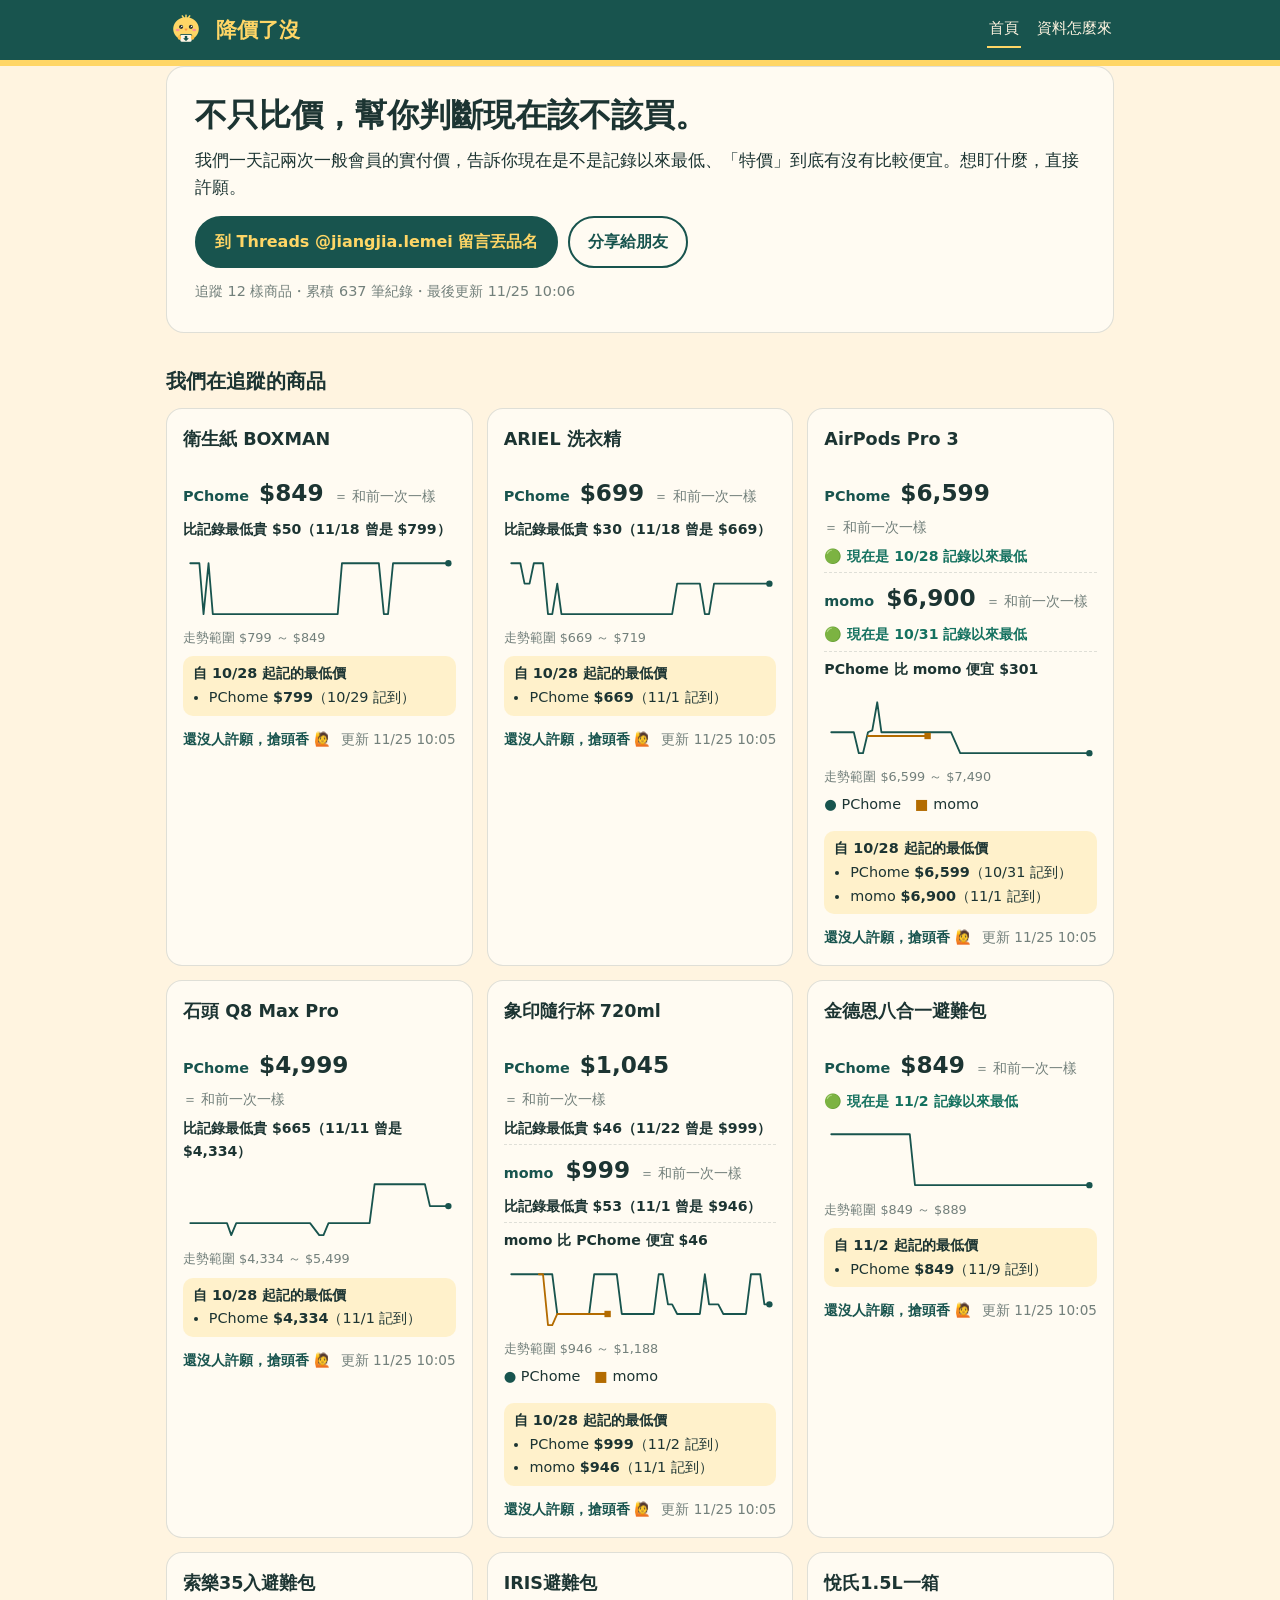
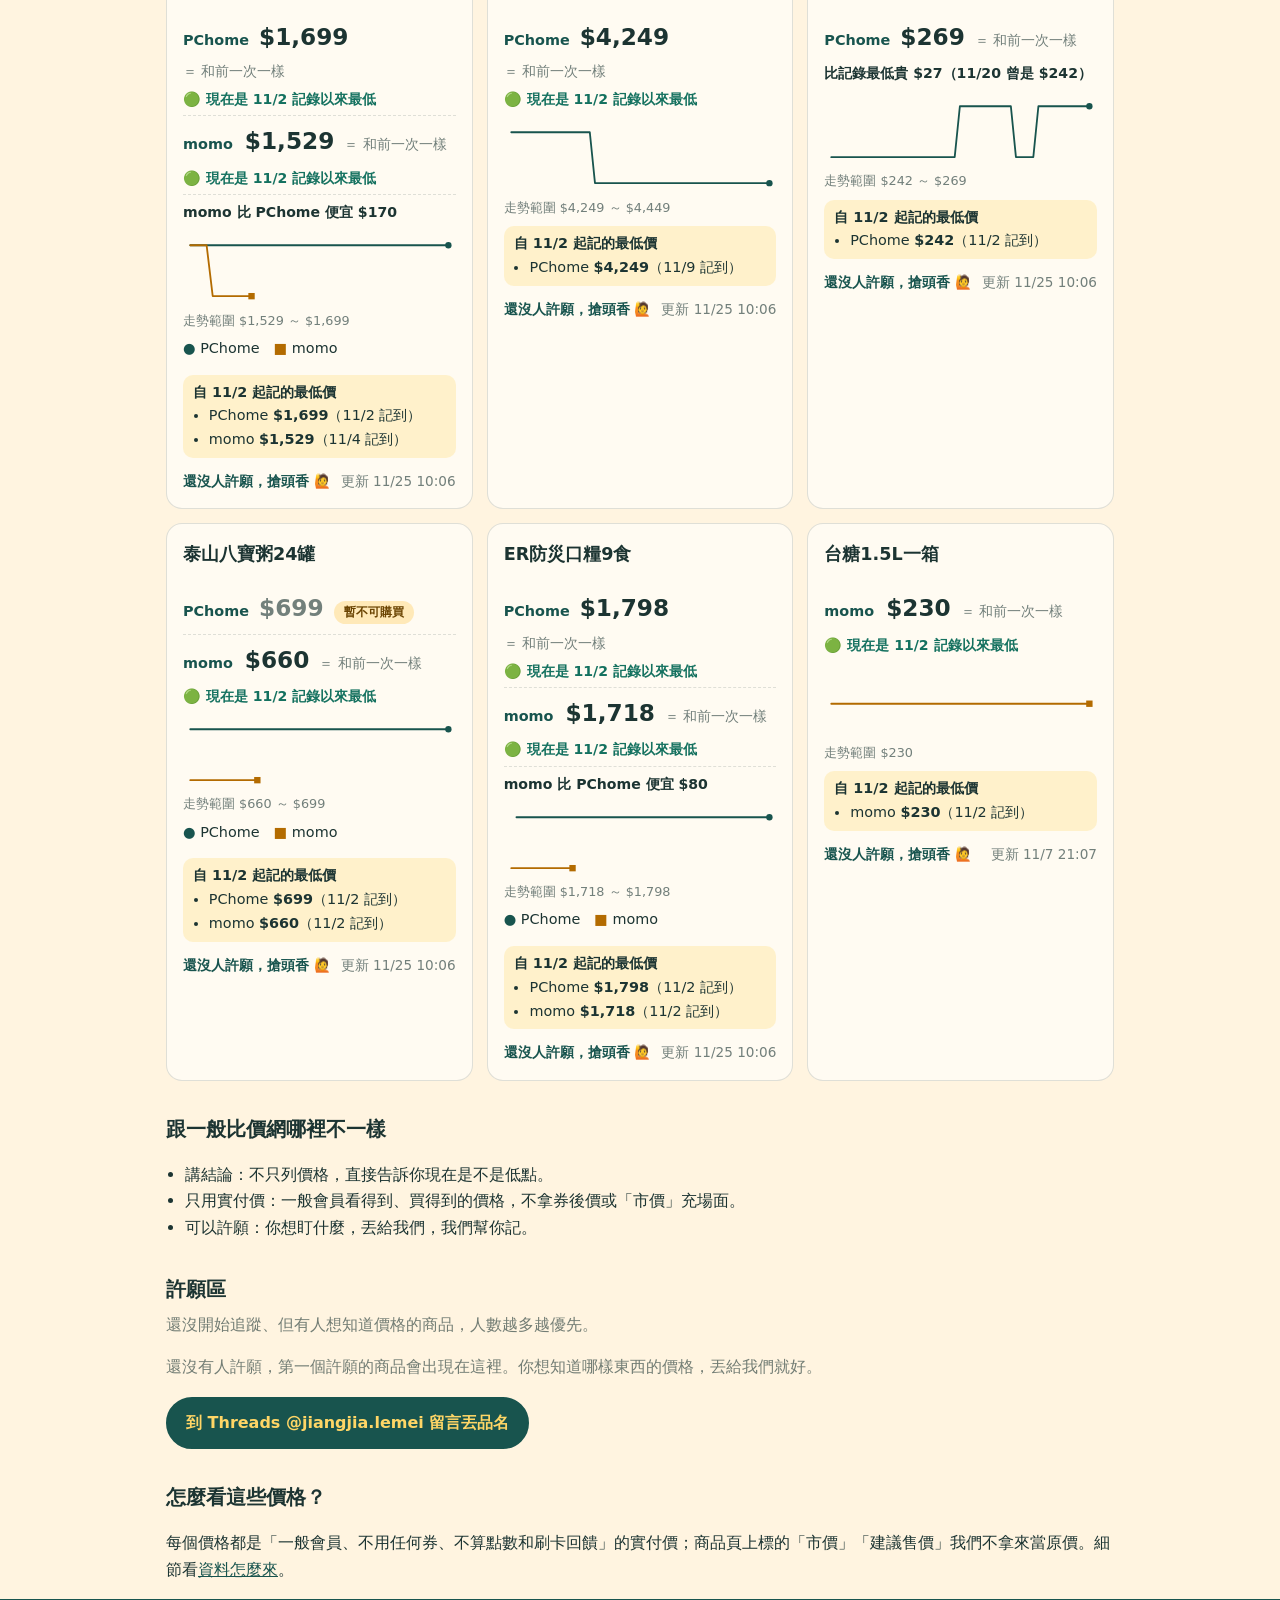
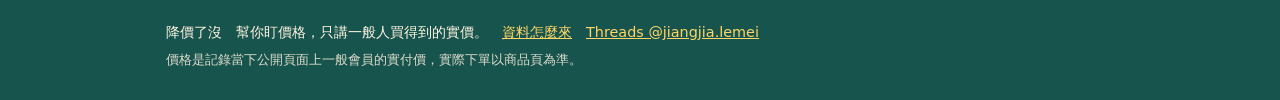
==== commit ad162ecc: "網站更新 2026-11-25 10:20" ====
--- a/index.html
+++ b/index.html
@@ -1,2 +1,2 @@
 <!doctype html>
-<html lang="zh-Hant"><head><meta charset="utf-8"><meta name="viewport" content="width=device-width,initial-scale=1"><title>降價了沒｜不只比價，幫你判斷現在該不該買。</title><meta name="description" content="不只比價，幫你判斷現在該不該買。我們一天記兩次一般會員的實付價，告訴你現在是不是記錄以來最低、「特價」到底有沒有比較便宜。想盯什麼，直接許願。"><meta property="og:type" content="website"><meta property="og:locale" content="zh_TW"><meta property="og:site_name" content="降價了沒"><meta property="og:title" content="降價了沒｜不只比價，幫你判斷現在該不該買。"><meta property="og:description" content="不只比價，幫你判斷現在該不該買。我們一天記兩次一般會員的實付價，告訴你現在是不是記錄以來最低、「特價」到底有沒有比較便宜。想盯什麼，直接許願。"><meta property="og:image" content="https://jiangjia-lemei.github.io/assets/cute-2.png"><meta name="twitter:card" content="summary"><meta property="og:url" content="https://jiangjia-lemei.github.io/index.html"><link rel="canonical" href="https://jiangjia-lemei.github.io/index.html"><link rel="icon" href="assets/logo.png"><link rel="stylesheet" href="assets/style.css"></head><body><header class="top"><div class="wrap bar"><a class="brand" href="index.html"><img src="assets/logo.png" alt="" width="40" height="40"><span>降價了沒</span></a><nav><a href="index.html" aria-current="page">首頁</a><a href="about.html">資料怎麼來</a></nav></div></header><main class="wrap"><section class="hero"><h1>不只比價，幫你判斷現在該不該買。</h1><p class="lead">我們一天記兩次一般會員的實付價，告訴你現在是不是記錄以來最低、「特價」到底有沒有比較便宜。想盯什麼，直接許願。</p><div class="actions"><a class="btn primary" href="https://www.threads.com/@jiangjia.lemei" target="_blank" rel="noopener">到 Threads @jiangjia.lemei 留言丟品名</a><button type="button" class="btn ghost" data-share>分享給朋友</button></div><p class="stats">追蹤 12 樣商品・累積 626 筆紀錄・最後更新 11/24 21:07</p></section><section><h2>我們在追蹤的商品</h2><div class="grid"><article class="card"><h3><a href="p/tissue.html">衛生紙 BOXMAN</a></h3><div class="prices"><div class="prow"><span class="pname">PChome</span><span class="pprice">$849</span><span class="delta flat">＝ 和前一次一樣</span></div><p class="pjudge">比記錄最低貴 $50（11/18 曾是 $799）</p></div><a class="spark" href="p/tissue.html" aria-label="看 衛生紙 BOXMAN 的價格紀錄"><svg class="chart" viewBox="0 0 300 72" role="img" aria-label="衛生紙 BOXMAN 價格走勢圖" xmlns="http://www.w3.org/2000/svg"><polyline points="8.0,8.0 8.0,8.0 12.6,8.0 18.2,8.0 22.9,64.0 28.5,8.0 33.3,64.0 38.9,64.0 43.6,64.0 49.2,64.0 54.0,64.0 59.6,64.0 64.3,64.0 69.9,64.0 74.7,64.0 80.3,64.0 85.0,64.0 90.6,64.0 95.4,64.0 101.0,64.0 105.7,64.0 111.3,64.0 116.1,64.0 121.7,64.0 126.4,64.0 132.0,64.0 136.8,64.0 142.4,64.0 152.7,64.0 157.5,64.0 163.1,64.0 167.8,64.0 173.4,64.0 178.2,8.0 183.8,8.0 188.5,8.0 194.1,8.0 198.9,8.0 204.5,8.0 209.2,8.0 214.8,8.0 219.6,8.0 225.2,64.0 229.9,64.0 235.5,8.0 240.3,8.0 245.9,8.0 250.6,8.0 256.2,8.0 260.9,8.0 266.6,8.0 271.3,8.0 276.9,8.0 281.7,8.0 287.3,8.0 292.0,8.0" fill="none" stroke="#18544e" stroke-width="2" stroke-linejoin="round" stroke-linecap="round"/><circle cx="292.0" cy="8.0" r="3.5" fill="#18544e"/></svg></a><p class="range">走勢範圍 $799 ～ $849</p><div class="low"><p class="lowhead">自 10/28 起記的最低價</p><ul><li>PChome <b>$799</b>（10/29 記到）</li></ul></div><p class="meta"><span class="wishn">還沒人許願，搶頭香 🙋</span><span>更新 11/24 21:05</span></p></article><article class="card"><h3><a href="p/laundry.html">ARIEL 洗衣精</a></h3><div class="prices"><div class="prow"><span class="pname">PChome</span><span class="pprice">$699</span><span class="delta flat">＝ 和前一次一樣</span></div><p class="pjudge">比記錄最低貴 $30（11/18 曾是 $669）</p></div><a class="spark" href="p/laundry.html" aria-label="看 ARIEL 洗衣精 的價格紀錄"><svg class="chart" viewBox="0 0 300 72" role="img" aria-label="ARIEL 洗衣精 價格走勢圖" xmlns="http://www.w3.org/2000/svg"><polyline points="8.0,8.0 8.0,8.0 12.6,8.0 18.2,8.0 22.9,30.4 28.5,30.4 33.3,8.0 38.9,8.0 43.6,8.0 49.2,64.0 54.0,64.0 59.6,30.4 64.3,64.0 69.9,64.0 74.7,64.0 80.3,64.0 85.0,64.0 90.6,64.0 95.4,64.0 101.0,64.0 105.7,64.0 111.3,64.0 116.1,64.0 121.7,64.0 126.4,64.0 132.0,64.0 136.8,64.0 142.4,64.0 152.7,64.0 157.5,64.0 163.1,64.0 167.8,64.0 173.4,64.0 178.2,64.0 183.8,64.0 188.5,64.0 194.1,30.4 198.9,30.4 204.5,30.4 209.2,30.4 214.8,30.4 219.6,30.4 225.2,64.0 229.9,64.0 235.5,30.4 240.3,30.4 245.9,30.4 250.6,30.4 256.2,30.4 260.9,30.4 266.6,30.4 271.3,30.4 276.9,30.4 281.7,30.4 292.0,30.4" fill="none" stroke="#18544e" stroke-width="2" stroke-linejoin="round" stroke-linecap="round"/><circle cx="292.0" cy="30.4" r="3.5" fill="#18544e"/></svg></a><p class="range">走勢範圍 $669 ～ $719</p><div class="low"><p class="lowhead">自 10/28 起記的最低價</p><ul><li>PChome <b>$669</b>（11/1 記到）</li></ul></div><p class="meta"><span class="wishn">還沒人許願，搶頭香 🙋</span><span>更新 11/24 21:05</span></p></article><article class="card"><h3><a href="p/airpods.html">AirPods Pro 3</a></h3><div class="prices"><div class="prow"><span class="pname">PChome</span><span class="pprice">$6,599</span><span class="delta flat">＝ 和前一次一樣</span></div><p class="pjudge good">🟢 現在是 10/28 記錄以來最低</p><div class="prow"><span class="pname">momo</span><span class="pprice">$6,900</span><span class="delta flat">＝ 和前一次一樣</span></div><p class="pjudge good">🟢 現在是 10/31 記錄以來最低</p><p class="pjudge cmp">PChome 比 momo 便宜 $301</p></div><a class="spark" href="p/airpods.html" aria-label="看 AirPods Pro 3 的價格紀錄"><svg class="chart" viewBox="0 0 300 72" role="img" aria-label="AirPods Pro 3 價格走勢圖" xmlns="http://www.w3.org/2000/svg"><polyline points="8.0,41.0 8.0,41.0 12.6,41.0 18.2,41.0 22.9,41.0 28.5,41.0 33.3,41.0 38.9,64.0 43.6,64.0 49.2,41.0 54.0,38.9 59.6,8.0 64.3,41.0 69.9,41.0 74.7,41.0 80.3,41.0 85.0,41.0 90.6,41.0 95.4,41.0 101.0,41.0 105.7,41.0 111.3,41.0 116.1,41.0 121.7,41.0 126.4,41.0 132.0,41.0 136.8,41.0 142.4,41.0 152.7,64.0 157.5,64.0 163.1,64.0 167.8,64.0 173.4,64.0 178.2,64.0 183.8,64.0 188.5,64.0 194.1,64.0 198.9,64.0 204.5,64.0 209.2,64.0 214.8,64.0 219.6,64.0 225.2,64.0 229.9,64.0 235.5,64.0 240.3,64.0 245.9,64.0 250.6,64.0 256.2,64.0 260.9,64.0 266.6,64.0 271.3,64.0 276.9,64.0 281.7,64.0 292.0,64.0" fill="none" stroke="#18544e" stroke-width="2" stroke-linejoin="round" stroke-linecap="round"/><circle cx="292.0" cy="64.0" r="3.5" fill="#18544e"/><polyline points="49.2,45.1 54.0,45.1 59.6,45.1 64.3,45.1 69.9,45.1 74.7,45.1 80.3,45.1 85.0,45.1 90.6,45.1 95.4,45.1 101.0,45.1 105.7,45.1 111.3,45.1 116.1,45.1" fill="none" stroke="#b36b00" stroke-width="2" stroke-linejoin="round" stroke-linecap="round"/><rect x="112.6" y="41.6" width="7.0" height="7.0" fill="#b36b00"/></svg></a><p class="range">走勢範圍 $6,599 ～ $7,490</p><p class="legend"><span style="color:#18544e">●</span> PChome　<span style="color:#b36b00">■</span> momo</p><div class="low"><p class="lowhead">自 10/28 起記的最低價</p><ul><li>PChome <b>$6,599</b>（10/31 記到）</li><li>momo <b>$6,900</b>（11/1 記到）</li></ul></div><p class="meta"><span class="wishn">還沒人許願，搶頭香 🙋</span><span>更新 11/24 21:05</span></p></article><article class="card"><h3><a href="p/robovac.html">石頭 Q8 Max Pro</a></h3><div class="prices"><div class="prow"><span class="pname">PChome</span><span class="pprice">$4,999</span><span class="delta flat">＝ 和前一次一樣</span></div><p class="pjudge">比記錄最低貴 $665（11/11 曾是 $4,334）</p></div><a class="spark" href="p/robovac.html" aria-label="看 石頭 Q8 Max Pro 的價格紀錄"><svg class="chart" viewBox="0 0 300 72" role="img" aria-label="石頭 Q8 Max Pro 價格走勢圖" xmlns="http://www.w3.org/2000/svg"><polyline points="8.0,50.7 8.0,50.7 12.6,50.7 18.2,50.7 22.9,50.7 28.5,50.7 33.3,50.7 38.9,50.7 43.6,50.7 49.2,50.7 54.0,64.0 59.6,50.7 64.3,50.7 69.9,50.7 74.7,50.7 80.3,50.7 85.0,50.7 90.6,50.7 95.4,50.7 101.0,50.7 105.7,50.7 111.3,50.7 116.1,50.7 121.7,50.7 126.4,50.7 132.0,50.7 136.8,50.7 142.4,50.7 152.7,64.0 157.5,64.0 163.1,50.7 167.8,50.7 173.4,50.7 178.2,50.7 183.8,50.7 188.5,50.7 194.1,50.7 198.9,50.7 204.5,50.7 209.2,50.7 214.8,8.0 219.6,8.0 225.2,8.0 229.9,8.0 235.5,8.0 240.3,8.0 245.9,8.0 250.6,8.0 256.2,8.0 260.9,8.0 266.6,8.0 271.3,8.0 276.9,32.0 281.6,32.0 287.3,32.0 292.0,32.0" fill="none" stroke="#18544e" stroke-width="2" stroke-linejoin="round" stroke-linecap="round"/><circle cx="292.0" cy="32.0" r="3.5" fill="#18544e"/></svg></a><p class="range">走勢範圍 $4,334 ～ $5,499</p><div class="low"><p class="lowhead">自 10/28 起記的最低價</p><ul><li>PChome <b>$4,334</b>（11/1 記到）</li></ul></div><p class="meta"><span class="wishn">還沒人許願，搶頭香 🙋</span><span>更新 11/24 21:06</span></p></article><article class="card"><h3><a href="p/thermos.html">象印隨行杯 720ml</a></h3><div class="prices"><div class="prow"><span class="pname">PChome</span><span class="pprice">$1,045</span><span class="delta down">▼ 比前一次低 $143</span></div><p class="pjudge">比記錄最低貴 $46（11/22 曾是 $999）</p><div class="prow"><span class="pname">momo</span><span class="pprice">$999</span><span class="delta flat">＝ 和前一次一樣</span></div><p class="pjudge">比記錄最低貴 $53（11/1 曾是 $946）</p><p class="pjudge cmp">momo 比 PChome 便宜 $46</p></div><a class="spark" href="p/thermos.html" aria-label="看 象印隨行杯 720ml 的價格紀錄"><svg class="chart" viewBox="0 0 300 72" role="img" aria-label="象印隨行杯 720ml 價格走勢圖" xmlns="http://www.w3.org/2000/svg"><polyline points="8.0,8.0 8.0,8.0 12.6,8.0 18.2,8.0 22.9,8.0 28.5,8.0 33.3,8.0 38.9,8.0 43.6,8.0 49.2,8.0 54.0,8.0 59.6,51.7 64.3,51.7 69.9,51.7 74.7,51.7 80.3,51.7 85.0,51.7 90.6,51.7 95.4,51.7 101.0,8.0 105.7,8.0 111.3,8.0 116.1,8.0 121.7,8.0 126.4,8.0 132.0,51.7 136.8,51.7 142.4,51.7 152.7,51.7 157.5,51.7 163.1,51.7 167.8,51.7 173.4,8.0 178.2,8.0 183.8,41.1 188.5,41.1 194.1,51.7 198.9,51.7 204.5,51.7 209.2,51.7 214.8,51.7 219.6,51.7 225.2,8.0 229.9,41.1 235.5,41.1 240.3,41.1 245.9,51.7 250.6,51.7 256.2,51.7 260.9,51.7 266.6,51.7 271.3,51.7 276.9,8.0 281.6,8.0 287.3,8.0 292.0,41.1" fill="none" stroke="#18544e" stroke-width="2" stroke-linejoin="round" stroke-linecap="round"/><circle cx="292.0" cy="41.1" r="3.5" fill="#18544e"/><polyline points="39.0,8.0 43.6,8.0 49.2,64.0 54.0,64.0 59.6,51.7 64.3,51.7 69.9,51.7 74.7,51.7 80.3,51.7 85.0,51.7 90.6,51.7 95.4,51.7 101.0,51.7 105.7,51.7 111.3,51.7 116.1,51.7" fill="none" stroke="#b36b00" stroke-width="2" stroke-linejoin="round" stroke-linecap="round"/><rect x="112.6" y="48.2" width="7.0" height="7.0" fill="#b36b00"/></svg></a><p class="range">走勢範圍 $946 ～ $1,188</p><p class="legend"><span style="color:#18544e">●</span> PChome　<span style="color:#b36b00">■</span> momo</p><div class="low"><p class="lowhead">自 10/28 起記的最低價</p><ul><li>PChome <b>$999</b>（11/2 記到）</li><li>momo <b>$946</b>（11/1 記到）</li></ul></div><p class="meta"><span class="wishn">還沒人許願，搶頭香 🙋</span><span>更新 11/24 21:06</span></p></article><article class="card"><h3><a href="p/bag_kde8.html">金德恩八合一避難包</a></h3><div class="prices"><div class="prow"><span class="pname">PChome</span><span class="pprice">$849</span><span class="delta flat">＝ 和前一次一樣</span></div><p class="pjudge good">🟢 現在是 11/2 記錄以來最低</p></div><a class="spark" href="p/bag_kde8.html" aria-label="看 金德恩八合一避難包 的價格紀錄"><svg class="chart" viewBox="0 0 300 72" role="img" aria-label="金德恩八合一避難包 價格走勢圖" xmlns="http://www.w3.org/2000/svg"><polyline points="8.0,8.0 13.8,8.0 20.6,8.0 26.4,8.0 33.3,8.0 39.1,8.0 45.9,8.0 51.7,8.0 58.6,8.0 64.4,8.0 71.2,8.0 77.0,8.0 83.9,8.0 89.7,8.0 96.5,8.0 102.3,64.0 109.2,64.0 121.8,64.0 127.6,64.0 134.5,64.0 140.3,64.0 147.1,64.0 152.9,64.0 159.7,64.0 165.5,64.0 172.4,64.0 178.2,64.0 185.0,64.0 190.8,64.0 197.7,64.0 203.5,64.0 210.3,64.0 216.1,64.0 223.0,64.0 228.8,64.0 235.6,64.0 241.4,64.0 248.3,64.0 254.1,64.0 260.9,64.0 266.7,64.0 273.6,64.0 279.4,64.0 286.2,64.0 292.0,64.0" fill="none" stroke="#18544e" stroke-width="2" stroke-linejoin="round" stroke-linecap="round"/><circle cx="292.0" cy="64.0" r="3.5" fill="#18544e"/></svg></a><p class="range">走勢範圍 $849 ～ $889</p><div class="low"><p class="lowhead">自 11/2 起記的最低價</p><ul><li>PChome <b>$849</b>（11/9 記到）</li></ul></div><p class="meta"><span class="wishn">還沒人許願，搶頭香 🙋</span><span>更新 11/24 21:06</span></p></article><article class="card"><h3><a href="p/bag_solar35.html">索樂35入避難包</a></h3><div class="prices"><div class="prow"><span class="pname">PChome</span><span class="pprice">$1,699</span><span class="delta flat">＝ 和前一次一樣</span></div><p class="pjudge good">🟢 現在是 11/2 記錄以來最低</p><div class="prow"><span class="pname">momo</span><span class="pprice">$1,529</span><span class="delta flat">＝ 和前一次一樣</span></div><p class="pjudge good">🟢 現在是 11/2 記錄以來最低</p><p class="pjudge cmp">momo 比 PChome 便宜 $170</p></div><a class="spark" href="p/bag_solar35.html" aria-label="看 索樂35入避難包 的價格紀錄"><svg class="chart" viewBox="0 0 300 72" role="img" aria-label="索樂35入避難包 價格走勢圖" xmlns="http://www.w3.org/2000/svg"><polyline points="8.0,8.0 13.8,8.0 20.6,8.0 64.4,8.0 71.2,8.0 77.0,8.0 83.9,8.0 89.7,8.0 96.5,8.0 102.3,8.0 109.2,8.0 121.8,8.0 127.6,8.0 134.5,8.0 140.3,8.0 147.1,8.0 152.9,8.0 159.7,8.0 165.5,8.0 172.4,8.0 178.2,8.0 185.0,8.0 190.8,8.0 197.7,8.0 203.5,8.0 210.3,8.0 216.1,8.0 223.0,8.0 228.8,8.0 235.6,8.0 241.4,8.0 248.3,8.0 254.1,8.0 260.9,8.0 266.7,8.0 273.6,8.0 279.4,8.0 286.2,8.0 292.0,8.0" fill="none" stroke="#18544e" stroke-width="2" stroke-linejoin="round" stroke-linecap="round"/><circle cx="292.0" cy="8.0" r="3.5" fill="#18544e"/><polyline points="8.0,8.0 13.8,8.0 20.7,8.0 26.4,8.0 33.3,64.0 39.1,64.0 45.9,64.0 51.7,64.0 58.6,64.0 64.4,64.0 71.2,64.0 77.0,64.0" fill="none" stroke="#b36b00" stroke-width="2" stroke-linejoin="round" stroke-linecap="round"/><rect x="73.5" y="60.5" width="7.0" height="7.0" fill="#b36b00"/></svg></a><p class="range">走勢範圍 $1,529 ～ $1,699</p><p class="legend"><span style="color:#18544e">●</span> PChome　<span style="color:#b36b00">■</span> momo</p><div class="low"><p class="lowhead">自 11/2 起記的最低價</p><ul><li>PChome <b>$1,699</b>（11/2 記到）</li><li>momo <b>$1,529</b>（11/4 記到）</li></ul></div><p class="meta"><span class="wishn">還沒人許願，搶頭香 🙋</span><span>更新 11/24 21:06</span></p></article><article class="card"><h3><a href="p/bag_iris.html">IRIS避難包</a></h3><div class="prices"><div class="prow"><span class="pname">PChome</span><span class="pprice">$4,249</span><span class="delta flat">＝ 和前一次一樣</span></div><p class="pjudge good">🟢 現在是 11/2 記錄以來最低</p></div><a class="spark" href="p/bag_iris.html" aria-label="看 IRIS避難包 的價格紀錄"><svg class="chart" viewBox="0 0 300 72" role="img" aria-label="IRIS避難包 價格走勢圖" xmlns="http://www.w3.org/2000/svg"><polyline points="8.0,8.0 13.8,8.0 20.6,8.0 26.4,8.0 33.3,8.0 39.1,8.0 45.9,8.0 51.7,8.0 58.6,8.0 64.4,8.0 71.2,8.0 77.0,8.0 83.9,8.0 89.7,8.0 96.5,8.0 102.3,64.0 109.2,64.0 121.8,64.0 127.6,64.0 134.5,64.0 140.3,64.0 147.1,64.0 152.9,64.0 159.7,64.0 165.5,64.0 172.4,64.0 178.2,64.0 185.0,64.0 190.8,64.0 197.7,64.0 203.5,64.0 210.3,64.0 216.1,64.0 223.0,64.0 228.8,64.0 235.6,64.0 241.4,64.0 248.3,64.0 254.1,64.0 260.9,64.0 266.7,64.0 273.6,64.0 279.4,64.0 286.2,64.0 292.0,64.0" fill="none" stroke="#18544e" stroke-width="2" stroke-linejoin="round" stroke-linecap="round"/><circle cx="292.0" cy="64.0" r="3.5" fill="#18544e"/></svg></a><p class="range">走勢範圍 $4,249 ～ $4,449</p><div class="low"><p class="lowhead">自 11/2 起記的最低價</p><ul><li>PChome <b>$4,249</b>（11/9 記到）</li></ul></div><p class="meta"><span class="wishn">還沒人許願，搶頭香 🙋</span><span>更新 11/24 21:06</span></p></article><article class="card"><h3><a href="p/water_yes15.html">悅氏1.5L一箱</a></h3><div class="prices"><div class="prow"><span class="pname">PChome</span><span class="pprice">$269</span><span class="delta flat">＝ 和前一次一樣</span></div><p class="pjudge">比記錄最低貴 $27（11/20 曾是 $242）</p></div><a class="spark" href="p/water_yes15.html" aria-label="看 悅氏1.5L一箱 的價格紀錄"><svg class="chart" viewBox="0 0 300 72" role="img" aria-label="悅氏1.5L一箱 價格走勢圖" xmlns="http://www.w3.org/2000/svg"><polyline points="8.0,64.0 13.8,64.0 20.6,64.0 26.4,64.0 33.3,64.0 39.1,64.0 45.9,64.0 51.7,64.0 58.6,64.0 64.4,64.0 71.2,64.0 77.0,64.0 83.9,64.0 89.7,64.0 96.5,64.0 102.3,64.0 109.2,64.0 121.8,64.0 127.6,64.0 134.5,64.0 140.3,64.0 147.1,64.0 152.9,8.0 159.7,8.0 165.5,8.0 172.4,8.0 178.2,8.0 185.0,8.0 190.8,8.0 197.7,8.0 203.5,8.0 210.3,8.0 216.1,64.0 223.0,64.0 228.8,64.0 235.6,64.0 241.4,8.0 248.3,8.0 254.1,8.0 260.9,8.0 266.7,8.0 273.6,8.0 279.4,8.0 286.2,8.0 292.0,8.0" fill="none" stroke="#18544e" stroke-width="2" stroke-linejoin="round" stroke-linecap="round"/><circle cx="292.0" cy="8.0" r="3.5" fill="#18544e"/></svg></a><p class="range">走勢範圍 $242 ～ $269</p><div class="low"><p class="lowhead">自 11/2 起記的最低價</p><ul><li>PChome <b>$242</b>（11/2 記到）</li></ul></div><p class="meta"><span class="wishn">還沒人許願，搶頭香 🙋</span><span>更新 11/24 21:06</span></p></article><article class="card"><h3><a href="p/porridge_ts24.html">泰山八寶粥24罐</a></h3><div class="prices"><div class="prow"><span class="pname">PChome</span><span class="pprice muted">$699</span><span class="badge warn">暫不可購買</span></div><div class="prow"><span class="pname">momo</span><span class="pprice">$660</span><span class="delta flat">＝ 和前一次一樣</span></div><p class="pjudge good">🟢 現在是 11/2 記錄以來最低</p></div><a class="spark" href="p/porridge_ts24.html" aria-label="看 泰山八寶粥24罐 的價格紀錄"><svg class="chart" viewBox="0 0 300 72" role="img" aria-label="泰山八寶粥24罐 價格走勢圖" xmlns="http://www.w3.org/2000/svg"><polyline points="8.0,8.0 14.2,8.0 21.5,8.0 27.7,8.0 35.0,8.0 41.2,8.0 48.6,8.0 54.8,8.0 62.1,8.0 68.3,8.0 75.6,8.0 81.8,8.0 89.1,8.0 95.3,8.0 102.7,8.0 108.9,8.0 116.2,8.0 129.7,8.0 135.9,8.0 143.2,8.0 149.4,8.0 156.8,8.0 163.0,8.0 170.3,8.0 176.5,8.0 183.8,8.0 190.0,8.0 197.3,8.0 203.5,8.0 210.9,8.0 217.1,8.0 224.4,8.0 230.6,8.0 237.9,8.0 244.1,8.0 251.4,8.0 257.6,8.0 265.0,8.0 271.1,8.0 278.5,8.0 284.7,8.0 292.0,8.0" fill="none" stroke="#18544e" stroke-width="2" stroke-linejoin="round" stroke-linecap="round"/><circle cx="292.0" cy="8.0" r="3.5" fill="#18544e"/><polyline points="8.0,64.0 14.2,64.0 21.5,64.0 27.7,64.0 35.1,64.0 48.6,64.0 54.8,64.0 62.1,64.0 68.3,64.0 75.6,64.0 81.8,64.0" fill="none" stroke="#b36b00" stroke-width="2" stroke-linejoin="round" stroke-linecap="round"/><rect x="78.3" y="60.5" width="7.0" height="7.0" fill="#b36b00"/></svg></a><p class="range">走勢範圍 $660 ～ $699</p><p class="legend"><span style="color:#18544e">●</span> PChome　<span style="color:#b36b00">■</span> momo</p><div class="low"><p class="lowhead">自 11/2 起記的最低價</p><ul><li>PChome <b>$699</b>（11/2 記到）</li><li>momo <b>$660</b>（11/2 記到）</li></ul></div><p class="meta"><span class="wishn">還沒人許願，搶頭香 🙋</span><span>更新 11/24 21:06</span></p></article><article class="card"><h3><a href="p/ration_er9.html">ER防災口糧9食</a></h3><div class="prices"><div class="prow"><span class="pname">PChome</span><span class="pprice">$1,798</span><span class="delta flat">＝ 和前一次一樣</span></div><p class="pjudge good">🟢 現在是 11/2 記錄以來最低</p><div class="prow"><span class="pname">momo</span><span class="pprice">$1,718</span><span class="delta flat">＝ 和前一次一樣</span></div><p class="pjudge good">🟢 現在是 11/2 記錄以來最低</p><p class="pjudge cmp">momo 比 PChome 便宜 $80</p></div><a class="spark" href="p/ration_er9.html" aria-label="看 ER防災口糧9食 的價格紀錄"><svg class="chart" viewBox="0 0 300 72" role="img" aria-label="ER防災口糧9食 價格走勢圖" xmlns="http://www.w3.org/2000/svg"><polyline points="13.8,8.0 20.6,8.0 26.4,8.0 33.3,8.0 39.1,8.0 45.9,8.0 51.7,8.0 58.6,8.0 64.4,8.0 71.2,8.0 77.0,8.0 83.9,8.0 89.7,8.0 96.5,8.0 102.3,8.0 109.2,8.0 121.8,8.0 127.6,8.0 134.5,8.0 140.3,8.0 147.1,8.0 152.9,8.0 159.7,8.0 165.5,8.0 172.4,8.0 178.2,8.0 185.0,8.0 190.8,8.0 197.7,8.0 203.5,8.0 210.3,8.0 216.1,8.0 223.0,8.0 228.8,8.0 235.6,8.0 241.4,8.0 248.3,8.0 254.1,8.0 260.9,8.0 266.7,8.0 273.6,8.0 279.4,8.0 286.2,8.0 292.0,8.0" fill="none" stroke="#18544e" stroke-width="2" stroke-linejoin="round" stroke-linecap="round"/><circle cx="292.0" cy="8.0" r="3.5" fill="#18544e"/><polyline points="8.0,64.0 13.8,64.0 20.6,64.0 26.4,64.0 33.3,64.0 39.1,64.0 45.9,64.0 51.7,64.0 58.6,64.0 64.4,64.0 71.2,64.0 77.0,64.0" fill="none" stroke="#b36b00" stroke-width="2" stroke-linejoin="round" stroke-linecap="round"/><rect x="73.5" y="60.5" width="7.0" height="7.0" fill="#b36b00"/></svg></a><p class="range">走勢範圍 $1,718 ～ $1,798</p><p class="legend"><span style="color:#18544e">●</span> PChome　<span style="color:#b36b00">■</span> momo</p><div class="low"><p class="lowhead">自 11/2 起記的最低價</p><ul><li>PChome <b>$1,798</b>（11/2 記到）</li><li>momo <b>$1,718</b>（11/2 記到）</li></ul></div><p class="meta"><span class="wishn">還沒人許願，搶頭香 🙋</span><span>更新 11/24 21:07</span></p></article><article class="card"><h3><a href="p/water_tsg15.html">台糖1.5L一箱</a></h3><div class="prices"><div class="prow"><span class="pname">momo</span><span class="pprice">$230</span><span class="delta flat">＝ 和前一次一樣</span></div><p class="pjudge good">🟢 現在是 11/2 記錄以來最低</p></div><a class="spark" href="p/water_tsg15.html" aria-label="看 台糖1.5L一箱 的價格紀錄"><svg class="chart" viewBox="0 0 300 72" role="img" aria-label="台糖1.5L一箱 價格走勢圖" xmlns="http://www.w3.org/2000/svg"><polyline points="8.0,36.0 31.8,36.0 83.9,36.0 112.1,36.0 135.9,36.0 164.1,36.0 187.9,36.0 216.1,36.0 239.9,36.0 268.1,36.0 292.0,36.0" fill="none" stroke="#b36b00" stroke-width="2" stroke-linejoin="round" stroke-linecap="round"/><rect x="288.5" y="32.5" width="7.0" height="7.0" fill="#b36b00"/></svg></a><p class="range">走勢範圍 $230</p><div class="low"><p class="lowhead">自 11/2 起記的最低價</p><ul><li>momo <b>$230</b>（11/2 記到）</li></ul></div><p class="meta"><span class="wishn">還沒人許願，搶頭香 🙋</span><span>更新 11/7 21:07</span></p></article></div></section><section class="diff"><h2>跟一般比價網哪裡不一樣</h2><ul class="plain"><li>講結論：不只列價格，直接告訴你現在是不是低點。</li><li>只用實付價：一般會員看得到、買得到的價格，不拿券後價或「市價」充場面。</li><li>可以許願：你想盯什麼，丟給我們，我們幫你記。</li></ul></section><section id="wish"><h2>許願區</h2><p class="sub">還沒開始追蹤、但有人想知道價格的商品，人數越多越優先。</p><p class="empty">還沒有人許願，第一個許願的商品會出現在這裡。你想知道哪樣東西的價格，丟給我們就好。</p><div class="actions"><a class="btn primary" href="https://www.threads.com/@jiangjia.lemei" target="_blank" rel="noopener">到 Threads @jiangjia.lemei 留言丟品名</a></div></section><section class="howto"><h2>怎麼看這些價格？</h2><p>每個價格都是「一般會員、不用任何券、不算點數和刷卡回饋」的實付價；商品頁上標的「市價」「建議售價」我們不拿來當原價。細節看<a href="about.html">資料怎麼來</a>。</p></section></main><footer><div class="wrap"><p>降價了沒　幫你盯價格，只講一般人買得到的實價。　<a href="about.html">資料怎麼來</a>　<a href="https://www.threads.com/@jiangjia.lemei" target="_blank" rel="noopener">Threads @jiangjia.lemei</a></p><p class="small">價格是記錄當下公開頁面上一般會員的實付價，實際下單以商品頁為準。</p></div></footer><script src="assets/app.js"></script></body></html>+<html lang="zh-Hant"><head><meta charset="utf-8"><meta name="viewport" content="width=device-width,initial-scale=1"><title>降價了沒｜不只比價，幫你判斷現在該不該買。</title><meta name="description" content="不只比價，幫你判斷現在該不該買。我們一天記兩次一般會員的實付價，告訴你現在是不是記錄以來最低、「特價」到底有沒有比較便宜。想盯什麼，直接許願。"><meta property="og:type" content="website"><meta property="og:locale" content="zh_TW"><meta property="og:site_name" content="降價了沒"><meta property="og:title" content="降價了沒｜不只比價，幫你判斷現在該不該買。"><meta property="og:description" content="不只比價，幫你判斷現在該不該買。我們一天記兩次一般會員的實付價，告訴你現在是不是記錄以來最低、「特價」到底有沒有比較便宜。想盯什麼，直接許願。"><meta property="og:image" content="https://jiangjia-lemei.github.io/assets/cute-2.png"><meta name="twitter:card" content="summary"><meta property="og:url" content="https://jiangjia-lemei.github.io/index.html"><link rel="canonical" href="https://jiangjia-lemei.github.io/index.html"><link rel="icon" href="assets/logo.png"><link rel="stylesheet" href="assets/style.css"></head><body><header class="top"><div class="wrap bar"><a class="brand" href="index.html"><img src="assets/logo.png" alt="" width="40" height="40"><span>降價了沒</span></a><nav><a href="index.html" aria-current="page">首頁</a><a href="about.html">資料怎麼來</a></nav></div></header><main class="wrap"><section class="hero"><h1>不只比價，幫你判斷現在該不該買。</h1><p class="lead">我們一天記兩次一般會員的實付價，告訴你現在是不是記錄以來最低、「特價」到底有沒有比較便宜。想盯什麼，直接許願。</p><div class="actions"><a class="btn primary" href="https://www.threads.com/@jiangjia.lemei" target="_blank" rel="noopener">到 Threads @jiangjia.lemei 留言丟品名</a><button type="button" class="btn ghost" data-share>分享給朋友</button></div><p class="stats">追蹤 12 樣商品・累積 637 筆紀錄・最後更新 11/25 10:06</p></section><section><h2>我們在追蹤的商品</h2><div class="grid"><article class="card"><h3><a href="p/tissue.html">衛生紙 BOXMAN</a></h3><div class="prices"><div class="prow"><span class="pname">PChome</span><span class="pprice">$849</span><span class="delta flat">＝ 和前一次一樣</span></div><p class="pjudge">比記錄最低貴 $50（11/18 曾是 $799）</p></div><a class="spark" href="p/tissue.html" aria-label="看 衛生紙 BOXMAN 的價格紀錄"><svg class="chart" viewBox="0 0 300 72" role="img" aria-label="衛生紙 BOXMAN 價格走勢圖" xmlns="http://www.w3.org/2000/svg"><polyline points="8.0,8.0 8.0,8.0 12.5,8.0 18.0,8.0 22.6,64.0 28.1,8.0 32.8,64.0 38.3,64.0 42.9,64.0 48.4,64.0 53.1,64.0 58.6,64.0 63.2,64.0 68.7,64.0 73.4,64.0 78.9,64.0 83.5,64.0 89.0,64.0 93.7,64.0 99.2,64.0 103.8,64.0 109.3,64.0 114.0,64.0 119.5,64.0 124.1,64.0 129.6,64.0 134.3,64.0 139.8,64.0 149.9,64.0 154.6,64.0 160.1,64.0 164.7,64.0 170.2,64.0 174.9,8.0 180.4,8.0 185.0,8.0 190.5,8.0 195.2,8.0 200.7,8.0 205.3,8.0 210.8,8.0 215.5,8.0 221.0,64.0 225.6,64.0 231.1,8.0 235.8,8.0 241.3,8.0 245.9,8.0 251.4,8.0 256.1,8.0 261.6,8.0 266.2,8.0 271.7,8.0 276.4,8.0 281.9,8.0 286.5,8.0 292.0,8.0" fill="none" stroke="#18544e" stroke-width="2" stroke-linejoin="round" stroke-linecap="round"/><circle cx="292.0" cy="8.0" r="3.5" fill="#18544e"/></svg></a><p class="range">走勢範圍 $799 ～ $849</p><div class="low"><p class="lowhead">自 10/28 起記的最低價</p><ul><li>PChome <b>$799</b>（10/29 記到）</li></ul></div><p class="meta"><span class="wishn">還沒人許願，搶頭香 🙋</span><span>更新 11/25 10:05</span></p></article><article class="card"><h3><a href="p/laundry.html">ARIEL 洗衣精</a></h3><div class="prices"><div class="prow"><span class="pname">PChome</span><span class="pprice">$699</span><span class="delta flat">＝ 和前一次一樣</span></div><p class="pjudge">比記錄最低貴 $30（11/18 曾是 $669）</p></div><a class="spark" href="p/laundry.html" aria-label="看 ARIEL 洗衣精 的價格紀錄"><svg class="chart" viewBox="0 0 300 72" role="img" aria-label="ARIEL 洗衣精 價格走勢圖" xmlns="http://www.w3.org/2000/svg"><polyline points="8.0,8.0 8.0,8.0 12.5,8.0 18.0,8.0 22.6,30.4 28.1,30.4 32.8,8.0 38.3,8.0 42.9,8.0 48.4,64.0 53.1,64.0 58.6,30.4 63.2,64.0 68.7,64.0 73.4,64.0 78.9,64.0 83.5,64.0 89.0,64.0 93.7,64.0 99.2,64.0 103.8,64.0 109.3,64.0 114.0,64.0 119.5,64.0 124.1,64.0 129.6,64.0 134.3,64.0 139.8,64.0 149.9,64.0 154.6,64.0 160.1,64.0 164.7,64.0 170.2,64.0 174.9,64.0 180.4,64.0 185.0,64.0 190.5,30.4 195.2,30.4 200.7,30.4 205.3,30.4 210.8,30.4 215.5,30.4 221.0,64.0 225.6,64.0 231.1,30.4 235.8,30.4 241.3,30.4 245.9,30.4 251.4,30.4 256.1,30.4 261.6,30.4 266.2,30.4 271.7,30.4 276.4,30.4 286.5,30.4 292.0,30.4" fill="none" stroke="#18544e" stroke-width="2" stroke-linejoin="round" stroke-linecap="round"/><circle cx="292.0" cy="30.4" r="3.5" fill="#18544e"/></svg></a><p class="range">走勢範圍 $669 ～ $719</p><div class="low"><p class="lowhead">自 10/28 起記的最低價</p><ul><li>PChome <b>$669</b>（11/1 記到）</li></ul></div><p class="meta"><span class="wishn">還沒人許願，搶頭香 🙋</span><span>更新 11/25 10:05</span></p></article><article class="card"><h3><a href="p/airpods.html">AirPods Pro 3</a></h3><div class="prices"><div class="prow"><span class="pname">PChome</span><span class="pprice">$6,599</span><span class="delta flat">＝ 和前一次一樣</span></div><p class="pjudge good">🟢 現在是 10/28 記錄以來最低</p><div class="prow"><span class="pname">momo</span><span class="pprice">$6,900</span><span class="delta flat">＝ 和前一次一樣</span></div><p class="pjudge good">🟢 現在是 10/31 記錄以來最低</p><p class="pjudge cmp">PChome 比 momo 便宜 $301</p></div><a class="spark" href="p/airpods.html" aria-label="看 AirPods Pro 3 的價格紀錄"><svg class="chart" viewBox="0 0 300 72" role="img" aria-label="AirPods Pro 3 價格走勢圖" xmlns="http://www.w3.org/2000/svg"><polyline points="8.0,41.0 8.0,41.0 12.5,41.0 18.0,41.0 22.6,41.0 28.1,41.0 32.8,41.0 38.3,64.0 42.9,64.0 48.4,41.0 53.1,38.9 58.6,8.0 63.2,41.0 68.7,41.0 73.4,41.0 78.9,41.0 83.5,41.0 89.0,41.0 93.7,41.0 99.2,41.0 103.8,41.0 109.3,41.0 114.0,41.0 119.5,41.0 124.1,41.0 129.6,41.0 134.3,41.0 139.8,41.0 149.9,64.0 154.6,64.0 160.1,64.0 164.7,64.0 170.2,64.0 174.9,64.0 180.4,64.0 185.0,64.0 190.5,64.0 195.2,64.0 200.7,64.0 205.3,64.0 210.8,64.0 215.5,64.0 221.0,64.0 225.6,64.0 231.1,64.0 235.8,64.0 241.3,64.0 245.9,64.0 251.4,64.0 256.1,64.0 261.6,64.0 266.2,64.0 271.7,64.0 276.4,64.0 286.5,64.0 292.0,64.0" fill="none" stroke="#18544e" stroke-width="2" stroke-linejoin="round" stroke-linecap="round"/><circle cx="292.0" cy="64.0" r="3.5" fill="#18544e"/><polyline points="48.4,45.1 53.1,45.1 58.6,45.1 63.2,45.1 68.7,45.1 73.4,45.1 78.9,45.1 83.5,45.1 89.0,45.1 93.7,45.1 99.2,45.1 103.8,45.1 109.3,45.1 114.0,45.1" fill="none" stroke="#b36b00" stroke-width="2" stroke-linejoin="round" stroke-linecap="round"/><rect x="110.5" y="41.6" width="7.0" height="7.0" fill="#b36b00"/></svg></a><p class="range">走勢範圍 $6,599 ～ $7,490</p><p class="legend"><span style="color:#18544e">●</span> PChome　<span style="color:#b36b00">■</span> momo</p><div class="low"><p class="lowhead">自 10/28 起記的最低價</p><ul><li>PChome <b>$6,599</b>（10/31 記到）</li><li>momo <b>$6,900</b>（11/1 記到）</li></ul></div><p class="meta"><span class="wishn">還沒人許願，搶頭香 🙋</span><span>更新 11/25 10:05</span></p></article><article class="card"><h3><a href="p/robovac.html">石頭 Q8 Max Pro</a></h3><div class="prices"><div class="prow"><span class="pname">PChome</span><span class="pprice">$4,999</span><span class="delta flat">＝ 和前一次一樣</span></div><p class="pjudge">比記錄最低貴 $665（11/11 曾是 $4,334）</p></div><a class="spark" href="p/robovac.html" aria-label="看 石頭 Q8 Max Pro 的價格紀錄"><svg class="chart" viewBox="0 0 300 72" role="img" aria-label="石頭 Q8 Max Pro 價格走勢圖" xmlns="http://www.w3.org/2000/svg"><polyline points="8.0,50.7 8.0,50.7 12.5,50.7 18.0,50.7 22.6,50.7 28.1,50.7 32.8,50.7 38.3,50.7 42.9,50.7 48.4,50.7 53.1,64.0 58.6,50.7 63.2,50.7 68.7,50.7 73.4,50.7 78.9,50.7 83.5,50.7 89.0,50.7 93.7,50.7 99.2,50.7 103.8,50.7 109.3,50.7 114.0,50.7 119.5,50.7 124.1,50.7 129.6,50.7 134.3,50.7 139.8,50.7 149.9,64.0 154.6,64.0 160.1,50.7 164.7,50.7 170.2,50.7 174.9,50.7 180.4,50.7 185.0,50.7 190.5,50.7 195.2,50.7 200.7,50.7 205.3,50.7 210.8,8.0 215.5,8.0 221.0,8.0 225.6,8.0 231.1,8.0 235.8,8.0 241.3,8.0 245.9,8.0 251.4,8.0 256.1,8.0 261.6,8.0 266.2,8.0 271.7,32.0 276.4,32.0 281.9,32.0 286.5,32.0 292.0,32.0" fill="none" stroke="#18544e" stroke-width="2" stroke-linejoin="round" stroke-linecap="round"/><circle cx="292.0" cy="32.0" r="3.5" fill="#18544e"/></svg></a><p class="range">走勢範圍 $4,334 ～ $5,499</p><div class="low"><p class="lowhead">自 10/28 起記的最低價</p><ul><li>PChome <b>$4,334</b>（11/1 記到）</li></ul></div><p class="meta"><span class="wishn">還沒人許願，搶頭香 🙋</span><span>更新 11/25 10:05</span></p></article><article class="card"><h3><a href="p/thermos.html">象印隨行杯 720ml</a></h3><div class="prices"><div class="prow"><span class="pname">PChome</span><span class="pprice">$1,045</span><span class="delta flat">＝ 和前一次一樣</span></div><p class="pjudge">比記錄最低貴 $46（11/22 曾是 $999）</p><div class="prow"><span class="pname">momo</span><span class="pprice">$999</span><span class="delta flat">＝ 和前一次一樣</span></div><p class="pjudge">比記錄最低貴 $53（11/1 曾是 $946）</p><p class="pjudge cmp">momo 比 PChome 便宜 $46</p></div><a class="spark" href="p/thermos.html" aria-label="看 象印隨行杯 720ml 的價格紀錄"><svg class="chart" viewBox="0 0 300 72" role="img" aria-label="象印隨行杯 720ml 價格走勢圖" xmlns="http://www.w3.org/2000/svg"><polyline points="8.0,8.0 8.0,8.0 12.5,8.0 18.0,8.0 22.6,8.0 28.1,8.0 32.8,8.0 38.3,8.0 42.9,8.0 48.4,8.0 53.1,8.0 58.6,51.7 63.2,51.7 68.7,51.7 73.4,51.7 78.9,51.7 83.5,51.7 89.0,51.7 93.7,51.7 99.2,8.0 103.8,8.0 109.3,8.0 114.0,8.0 119.5,8.0 124.1,8.0 129.6,51.7 134.3,51.7 139.8,51.7 149.9,51.7 154.6,51.7 160.1,51.7 164.7,51.7 170.2,8.0 174.9,8.0 180.4,41.1 185.0,41.1 190.5,51.7 195.2,51.7 200.7,51.7 205.3,51.7 210.8,51.7 215.5,51.7 221.0,8.0 225.6,41.1 231.1,41.1 235.8,41.1 241.3,51.7 245.9,51.7 251.4,51.7 256.1,51.7 261.6,51.7 266.2,51.7 271.7,8.0 276.4,8.0 281.9,8.0 286.5,41.1 292.0,41.1" fill="none" stroke="#18544e" stroke-width="2" stroke-linejoin="round" stroke-linecap="round"/><circle cx="292.0" cy="41.1" r="3.5" fill="#18544e"/><polyline points="38.4,8.0 42.9,8.0 48.4,64.0 53.1,64.0 58.6,51.7 63.2,51.7 68.7,51.7 73.4,51.7 78.9,51.7 83.5,51.7 89.0,51.7 93.7,51.7 99.2,51.7 103.8,51.7 109.3,51.7 114.0,51.7" fill="none" stroke="#b36b00" stroke-width="2" stroke-linejoin="round" stroke-linecap="round"/><rect x="110.5" y="48.2" width="7.0" height="7.0" fill="#b36b00"/></svg></a><p class="range">走勢範圍 $946 ～ $1,188</p><p class="legend"><span style="color:#18544e">●</span> PChome　<span style="color:#b36b00">■</span> momo</p><div class="low"><p class="lowhead">自 10/28 起記的最低價</p><ul><li>PChome <b>$999</b>（11/2 記到）</li><li>momo <b>$946</b>（11/1 記到）</li></ul></div><p class="meta"><span class="wishn">還沒人許願，搶頭香 🙋</span><span>更新 11/25 10:05</span></p></article><article class="card"><h3><a href="p/bag_kde8.html">金德恩八合一避難包</a></h3><div class="prices"><div class="prow"><span class="pname">PChome</span><span class="pprice">$849</span><span class="delta flat">＝ 和前一次一樣</span></div><p class="pjudge good">🟢 現在是 11/2 記錄以來最低</p></div><a class="spark" href="p/bag_kde8.html" aria-label="看 金德恩八合一避難包 的價格紀錄"><svg class="chart" viewBox="0 0 300 72" role="img" aria-label="金德恩八合一避難包 價格走勢圖" xmlns="http://www.w3.org/2000/svg"><polyline points="8.0,8.0 13.7,8.0 20.3,8.0 26.0,8.0 32.7,8.0 38.4,8.0 45.0,8.0 50.7,8.0 57.4,8.0 63.1,8.0 69.7,8.0 75.4,8.0 82.1,8.0 87.7,8.0 94.4,8.0 100.1,64.0 106.8,64.0 119.1,64.0 124.8,64.0 131.5,64.0 137.1,64.0 143.8,64.0 149.5,64.0 156.2,64.0 161.8,64.0 168.5,64.0 174.2,64.0 180.9,64.0 186.5,64.0 193.2,64.0 198.9,64.0 205.6,64.0 211.2,64.0 217.9,64.0 223.6,64.0 230.3,64.0 235.9,64.0 242.6,64.0 248.3,64.0 255.0,64.0 260.6,64.0 267.3,64.0 273.0,64.0 279.7,64.0 285.3,64.0 292.0,64.0" fill="none" stroke="#18544e" stroke-width="2" stroke-linejoin="round" stroke-linecap="round"/><circle cx="292.0" cy="64.0" r="3.5" fill="#18544e"/></svg></a><p class="range">走勢範圍 $849 ～ $889</p><div class="low"><p class="lowhead">自 11/2 起記的最低價</p><ul><li>PChome <b>$849</b>（11/9 記到）</li></ul></div><p class="meta"><span class="wishn">還沒人許願，搶頭香 🙋</span><span>更新 11/25 10:05</span></p></article><article class="card"><h3><a href="p/bag_solar35.html">索樂35入避難包</a></h3><div class="prices"><div class="prow"><span class="pname">PChome</span><span class="pprice">$1,699</span><span class="delta flat">＝ 和前一次一樣</span></div><p class="pjudge good">🟢 現在是 11/2 記錄以來最低</p><div class="prow"><span class="pname">momo</span><span class="pprice">$1,529</span><span class="delta flat">＝ 和前一次一樣</span></div><p class="pjudge good">🟢 現在是 11/2 記錄以來最低</p><p class="pjudge cmp">momo 比 PChome 便宜 $170</p></div><a class="spark" href="p/bag_solar35.html" aria-label="看 索樂35入避難包 的價格紀錄"><svg class="chart" viewBox="0 0 300 72" role="img" aria-label="索樂35入避難包 價格走勢圖" xmlns="http://www.w3.org/2000/svg"><polyline points="8.0,8.0 13.7,8.0 20.3,8.0 63.1,8.0 69.7,8.0 75.4,8.0 82.1,8.0 87.7,8.0 94.4,8.0 100.1,8.0 106.8,8.0 119.1,8.0 124.8,8.0 131.5,8.0 137.1,8.0 143.8,8.0 149.5,8.0 156.2,8.0 161.8,8.0 168.5,8.0 174.2,8.0 180.9,8.0 186.5,8.0 193.2,8.0 198.9,8.0 205.6,8.0 211.2,8.0 217.9,8.0 223.6,8.0 230.3,8.0 235.9,8.0 242.6,8.0 248.3,8.0 255.0,8.0 260.6,8.0 267.3,8.0 273.0,8.0 279.7,8.0 285.3,8.0 292.0,8.0" fill="none" stroke="#18544e" stroke-width="2" stroke-linejoin="round" stroke-linecap="round"/><circle cx="292.0" cy="8.0" r="3.5" fill="#18544e"/><polyline points="8.0,8.0 13.7,8.0 20.4,8.0 26.0,8.0 32.7,64.0 38.4,64.0 45.1,64.0 50.7,64.0 57.4,64.0 63.1,64.0 69.7,64.0 75.4,64.0" fill="none" stroke="#b36b00" stroke-width="2" stroke-linejoin="round" stroke-linecap="round"/><rect x="71.9" y="60.5" width="7.0" height="7.0" fill="#b36b00"/></svg></a><p class="range">走勢範圍 $1,529 ～ $1,699</p><p class="legend"><span style="color:#18544e">●</span> PChome　<span style="color:#b36b00">■</span> momo</p><div class="low"><p class="lowhead">自 11/2 起記的最低價</p><ul><li>PChome <b>$1,699</b>（11/2 記到）</li><li>momo <b>$1,529</b>（11/4 記到）</li></ul></div><p class="meta"><span class="wishn">還沒人許願，搶頭香 🙋</span><span>更新 11/25 10:06</span></p></article><article class="card"><h3><a href="p/bag_iris.html">IRIS避難包</a></h3><div class="prices"><div class="prow"><span class="pname">PChome</span><span class="pprice">$4,249</span><span class="delta flat">＝ 和前一次一樣</span></div><p class="pjudge good">🟢 現在是 11/2 記錄以來最低</p></div><a class="spark" href="p/bag_iris.html" aria-label="看 IRIS避難包 的價格紀錄"><svg class="chart" viewBox="0 0 300 72" role="img" aria-label="IRIS避難包 價格走勢圖" xmlns="http://www.w3.org/2000/svg"><polyline points="8.0,8.0 13.7,8.0 20.3,8.0 26.0,8.0 32.7,8.0 38.4,8.0 45.0,8.0 50.7,8.0 57.4,8.0 63.1,8.0 69.7,8.0 75.4,8.0 82.1,8.0 87.8,8.0 94.4,8.0 100.1,64.0 106.8,64.0 119.1,64.0 124.8,64.0 131.5,64.0 137.1,64.0 143.8,64.0 149.5,64.0 156.2,64.0 161.8,64.0 168.5,64.0 174.2,64.0 180.9,64.0 186.5,64.0 193.2,64.0 198.9,64.0 205.6,64.0 211.2,64.0 217.9,64.0 223.6,64.0 230.3,64.0 235.9,64.0 242.6,64.0 248.3,64.0 255.0,64.0 260.6,64.0 267.3,64.0 273.0,64.0 279.7,64.0 285.3,64.0 292.0,64.0" fill="none" stroke="#18544e" stroke-width="2" stroke-linejoin="round" stroke-linecap="round"/><circle cx="292.0" cy="64.0" r="3.5" fill="#18544e"/></svg></a><p class="range">走勢範圍 $4,249 ～ $4,449</p><div class="low"><p class="lowhead">自 11/2 起記的最低價</p><ul><li>PChome <b>$4,249</b>（11/9 記到）</li></ul></div><p class="meta"><span class="wishn">還沒人許願，搶頭香 🙋</span><span>更新 11/25 10:06</span></p></article><article class="card"><h3><a href="p/water_yes15.html">悅氏1.5L一箱</a></h3><div class="prices"><div class="prow"><span class="pname">PChome</span><span class="pprice">$269</span><span class="delta flat">＝ 和前一次一樣</span></div><p class="pjudge">比記錄最低貴 $27（11/20 曾是 $242）</p></div><a class="spark" href="p/water_yes15.html" aria-label="看 悅氏1.5L一箱 的價格紀錄"><svg class="chart" viewBox="0 0 300 72" role="img" aria-label="悅氏1.5L一箱 價格走勢圖" xmlns="http://www.w3.org/2000/svg"><polyline points="8.0,64.0 13.7,64.0 20.3,64.0 26.0,64.0 32.7,64.0 38.4,64.0 45.0,64.0 50.7,64.0 57.4,64.0 63.1,64.0 69.7,64.0 75.4,64.0 82.1,64.0 87.8,64.0 94.4,64.0 100.1,64.0 106.8,64.0 119.1,64.0 124.8,64.0 131.5,64.0 137.1,64.0 143.8,64.0 149.5,8.0 156.2,8.0 161.8,8.0 168.5,8.0 174.2,8.0 180.9,8.0 186.5,8.0 193.2,8.0 198.9,8.0 205.6,8.0 211.2,64.0 217.9,64.0 223.6,64.0 230.3,64.0 235.9,8.0 242.6,8.0 248.3,8.0 255.0,8.0 260.6,8.0 267.3,8.0 273.0,8.0 279.7,8.0 285.3,8.0 292.0,8.0" fill="none" stroke="#18544e" stroke-width="2" stroke-linejoin="round" stroke-linecap="round"/><circle cx="292.0" cy="8.0" r="3.5" fill="#18544e"/></svg></a><p class="range">走勢範圍 $242 ～ $269</p><div class="low"><p class="lowhead">自 11/2 起記的最低價</p><ul><li>PChome <b>$242</b>（11/2 記到）</li></ul></div><p class="meta"><span class="wishn">還沒人許願，搶頭香 🙋</span><span>更新 11/25 10:06</span></p></article><article class="card"><h3><a href="p/porridge_ts24.html">泰山八寶粥24罐</a></h3><div class="prices"><div class="prow"><span class="pname">PChome</span><span class="pprice muted">$699</span><span class="badge warn">暫不可購買</span></div><div class="prow"><span class="pname">momo</span><span class="pprice">$660</span><span class="delta flat">＝ 和前一次一樣</span></div><p class="pjudge good">🟢 現在是 11/2 記錄以來最低</p></div><a class="spark" href="p/porridge_ts24.html" aria-label="看 泰山八寶粥24罐 的價格紀錄"><svg class="chart" viewBox="0 0 300 72" role="img" aria-label="泰山八寶粥24罐 價格走勢圖" xmlns="http://www.w3.org/2000/svg"><polyline points="8.0,8.0 14.2,8.0 21.5,8.0 27.7,8.0 35.0,8.0 41.2,8.0 48.6,8.0 54.8,8.0 62.1,8.0 68.3,8.0 75.6,8.0 81.8,8.0 89.1,8.0 95.3,8.0 102.7,8.0 108.9,8.0 116.2,8.0 129.7,8.0 135.9,8.0 143.2,8.0 149.4,8.0 156.8,8.0 163.0,8.0 170.3,8.0 176.5,8.0 183.8,8.0 190.0,8.0 197.3,8.0 203.5,8.0 210.9,8.0 217.1,8.0 224.4,8.0 230.6,8.0 237.9,8.0 244.1,8.0 251.4,8.0 257.6,8.0 265.0,8.0 271.1,8.0 278.5,8.0 284.7,8.0 292.0,8.0" fill="none" stroke="#18544e" stroke-width="2" stroke-linejoin="round" stroke-linecap="round"/><circle cx="292.0" cy="8.0" r="3.5" fill="#18544e"/><polyline points="8.0,64.0 14.2,64.0 21.5,64.0 27.7,64.0 35.1,64.0 48.6,64.0 54.8,64.0 62.1,64.0 68.3,64.0 75.6,64.0 81.8,64.0" fill="none" stroke="#b36b00" stroke-width="2" stroke-linejoin="round" stroke-linecap="round"/><rect x="78.3" y="60.5" width="7.0" height="7.0" fill="#b36b00"/></svg></a><p class="range">走勢範圍 $660 ～ $699</p><p class="legend"><span style="color:#18544e">●</span> PChome　<span style="color:#b36b00">■</span> momo</p><div class="low"><p class="lowhead">自 11/2 起記的最低價</p><ul><li>PChome <b>$699</b>（11/2 記到）</li><li>momo <b>$660</b>（11/2 記到）</li></ul></div><p class="meta"><span class="wishn">還沒人許願，搶頭香 🙋</span><span>更新 11/25 10:06</span></p></article><article class="card"><h3><a href="p/ration_er9.html">ER防災口糧9食</a></h3><div class="prices"><div class="prow"><span class="pname">PChome</span><span class="pprice">$1,798</span><span class="delta flat">＝ 和前一次一樣</span></div><p class="pjudge good">🟢 現在是 11/2 記錄以來最低</p><div class="prow"><span class="pname">momo</span><span class="pprice">$1,718</span><span class="delta flat">＝ 和前一次一樣</span></div><p class="pjudge good">🟢 現在是 11/2 記錄以來最低</p><p class="pjudge cmp">momo 比 PChome 便宜 $80</p></div><a class="spark" href="p/ration_er9.html" aria-label="看 ER防災口糧9食 的價格紀錄"><svg class="chart" viewBox="0 0 300 72" role="img" aria-label="ER防災口糧9食 價格走勢圖" xmlns="http://www.w3.org/2000/svg"><polyline points="13.7,8.0 20.3,8.0 26.0,8.0 32.7,8.0 38.4,8.0 45.0,8.0 50.7,8.0 57.4,8.0 63.0,8.0 69.7,8.0 75.4,8.0 82.1,8.0 87.7,8.0 94.4,8.0 100.1,8.0 106.8,8.0 119.1,8.0 124.8,8.0 131.5,8.0 137.1,8.0 143.8,8.0 149.5,8.0 156.2,8.0 161.8,8.0 168.5,8.0 174.2,8.0 180.9,8.0 186.5,8.0 193.2,8.0 198.9,8.0 205.6,8.0 211.2,8.0 217.9,8.0 223.6,8.0 230.3,8.0 235.9,8.0 242.6,8.0 248.3,8.0 255.0,8.0 260.6,8.0 267.3,8.0 273.0,8.0 279.7,8.0 285.3,8.0 292.0,8.0" fill="none" stroke="#18544e" stroke-width="2" stroke-linejoin="round" stroke-linecap="round"/><circle cx="292.0" cy="8.0" r="3.5" fill="#18544e"/><polyline points="8.0,64.0 13.7,64.0 20.3,64.0 26.0,64.0 32.7,64.0 38.4,64.0 45.0,64.0 50.7,64.0 57.4,64.0 63.1,64.0 69.7,64.0 75.4,64.0" fill="none" stroke="#b36b00" stroke-width="2" stroke-linejoin="round" stroke-linecap="round"/><rect x="71.9" y="60.5" width="7.0" height="7.0" fill="#b36b00"/></svg></a><p class="range">走勢範圍 $1,718 ～ $1,798</p><p class="legend"><span style="color:#18544e">●</span> PChome　<span style="color:#b36b00">■</span> momo</p><div class="low"><p class="lowhead">自 11/2 起記的最低價</p><ul><li>PChome <b>$1,798</b>（11/2 記到）</li><li>momo <b>$1,718</b>（11/2 記到）</li></ul></div><p class="meta"><span class="wishn">還沒人許願，搶頭香 🙋</span><span>更新 11/25 10:06</span></p></article><article class="card"><h3><a href="p/water_tsg15.html">台糖1.5L一箱</a></h3><div class="prices"><div class="prow"><span class="pname">momo</span><span class="pprice">$230</span><span class="delta flat">＝ 和前一次一樣</span></div><p class="pjudge good">🟢 現在是 11/2 記錄以來最低</p></div><a class="spark" href="p/water_tsg15.html" aria-label="看 台糖1.5L一箱 的價格紀錄"><svg class="chart" viewBox="0 0 300 72" role="img" aria-label="台糖1.5L一箱 價格走勢圖" xmlns="http://www.w3.org/2000/svg"><polyline points="8.0,36.0 31.8,36.0 83.9,36.0 112.1,36.0 135.9,36.0 164.1,36.0 187.9,36.0 216.1,36.0 239.9,36.0 268.1,36.0 292.0,36.0" fill="none" stroke="#b36b00" stroke-width="2" stroke-linejoin="round" stroke-linecap="round"/><rect x="288.5" y="32.5" width="7.0" height="7.0" fill="#b36b00"/></svg></a><p class="range">走勢範圍 $230</p><div class="low"><p class="lowhead">自 11/2 起記的最低價</p><ul><li>momo <b>$230</b>（11/2 記到）</li></ul></div><p class="meta"><span class="wishn">還沒人許願，搶頭香 🙋</span><span>更新 11/7 21:07</span></p></article></div></section><section class="diff"><h2>跟一般比價網哪裡不一樣</h2><ul class="plain"><li>講結論：不只列價格，直接告訴你現在是不是低點。</li><li>只用實付價：一般會員看得到、買得到的價格，不拿券後價或「市價」充場面。</li><li>可以許願：你想盯什麼，丟給我們，我們幫你記。</li></ul></section><section id="wish"><h2>許願區</h2><p class="sub">還沒開始追蹤、但有人想知道價格的商品，人數越多越優先。</p><p class="empty">還沒有人許願，第一個許願的商品會出現在這裡。你想知道哪樣東西的價格，丟給我們就好。</p><div class="actions"><a class="btn primary" href="https://www.threads.com/@jiangjia.lemei" target="_blank" rel="noopener">到 Threads @jiangjia.lemei 留言丟品名</a></div></section><section class="howto"><h2>怎麼看這些價格？</h2><p>每個價格都是「一般會員、不用任何券、不算點數和刷卡回饋」的實付價；商品頁上標的「市價」「建議售價」我們不拿來當原價。細節看<a href="about.html">資料怎麼來</a>。</p></section></main><footer><div class="wrap"><p>降價了沒　幫你盯價格，只講一般人買得到的實價。　<a href="about.html">資料怎麼來</a>　<a href="https://www.threads.com/@jiangjia.lemei" target="_blank" rel="noopener">Threads @jiangjia.lemei</a></p><p class="small">價格是記錄當下公開頁面上一般會員的實付價，實際下單以商品頁為準。</p></div></footer><script src="assets/app.js"></script></body></html>
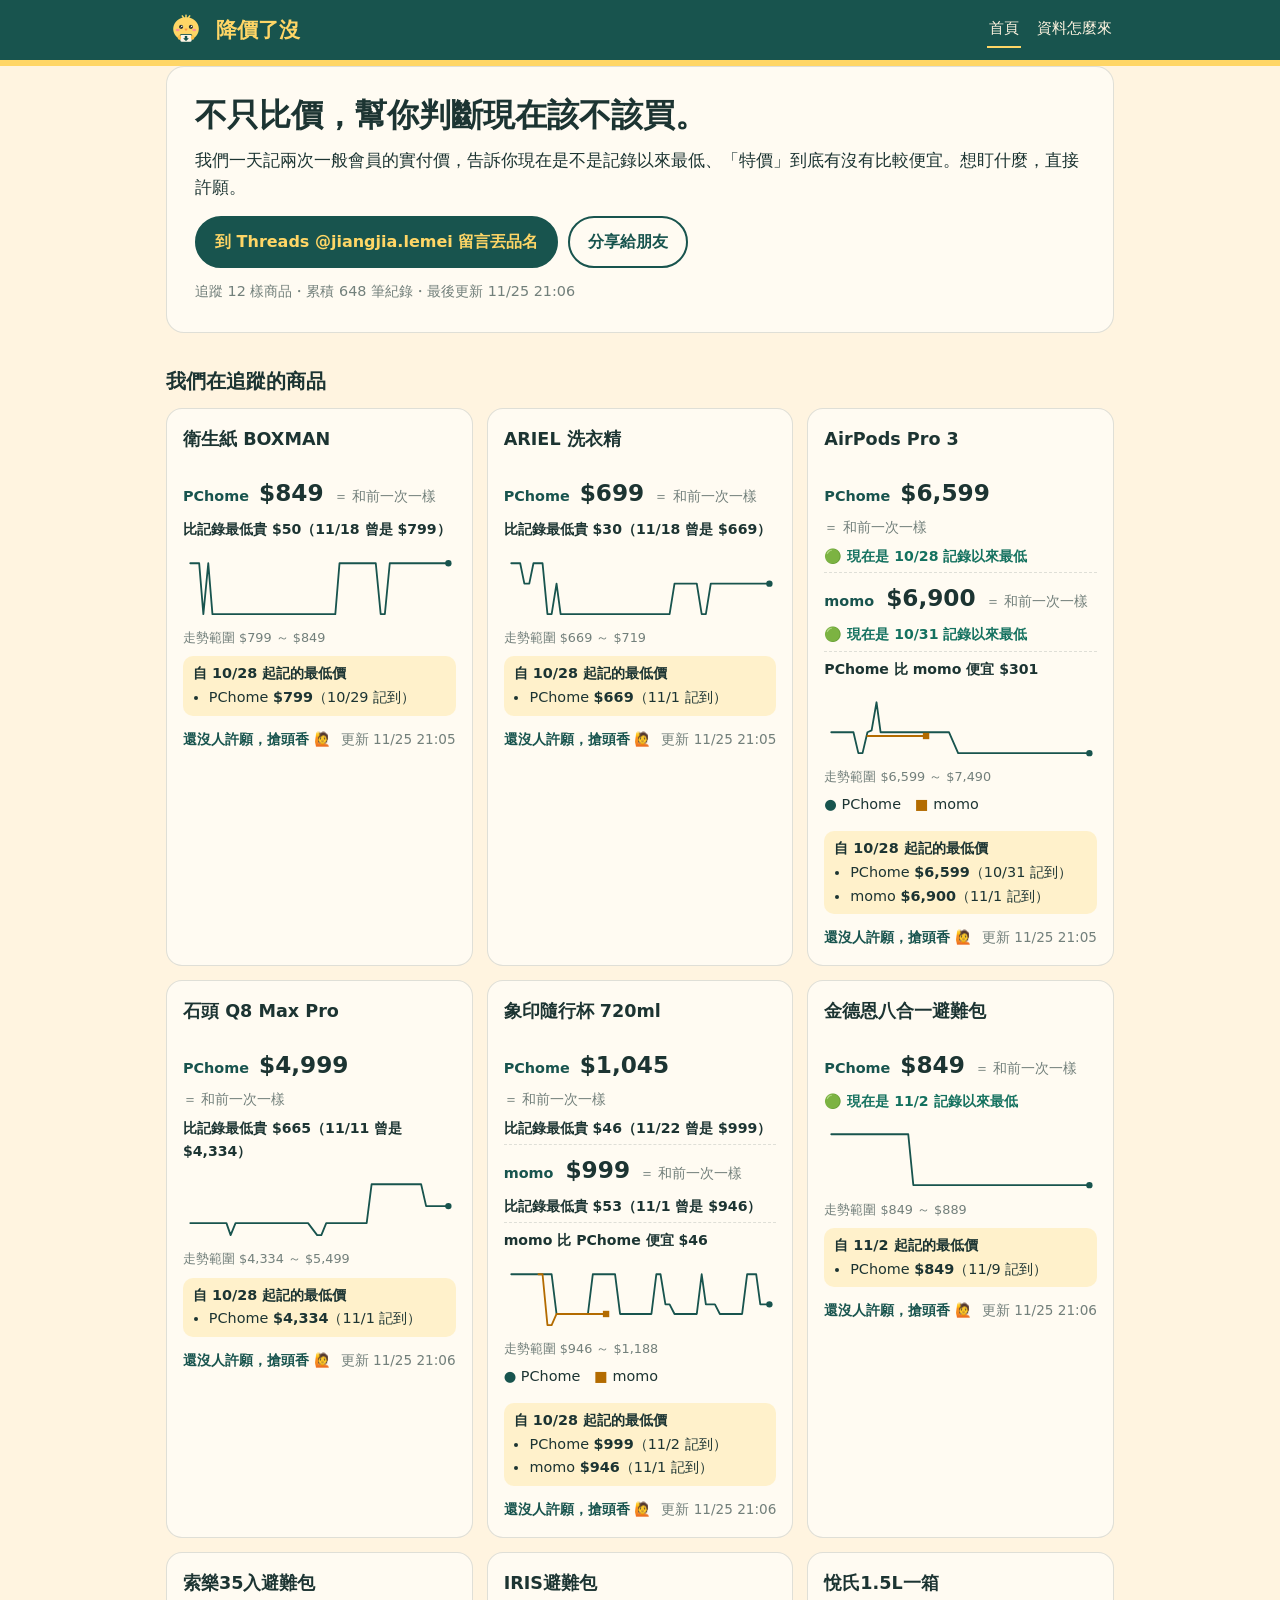
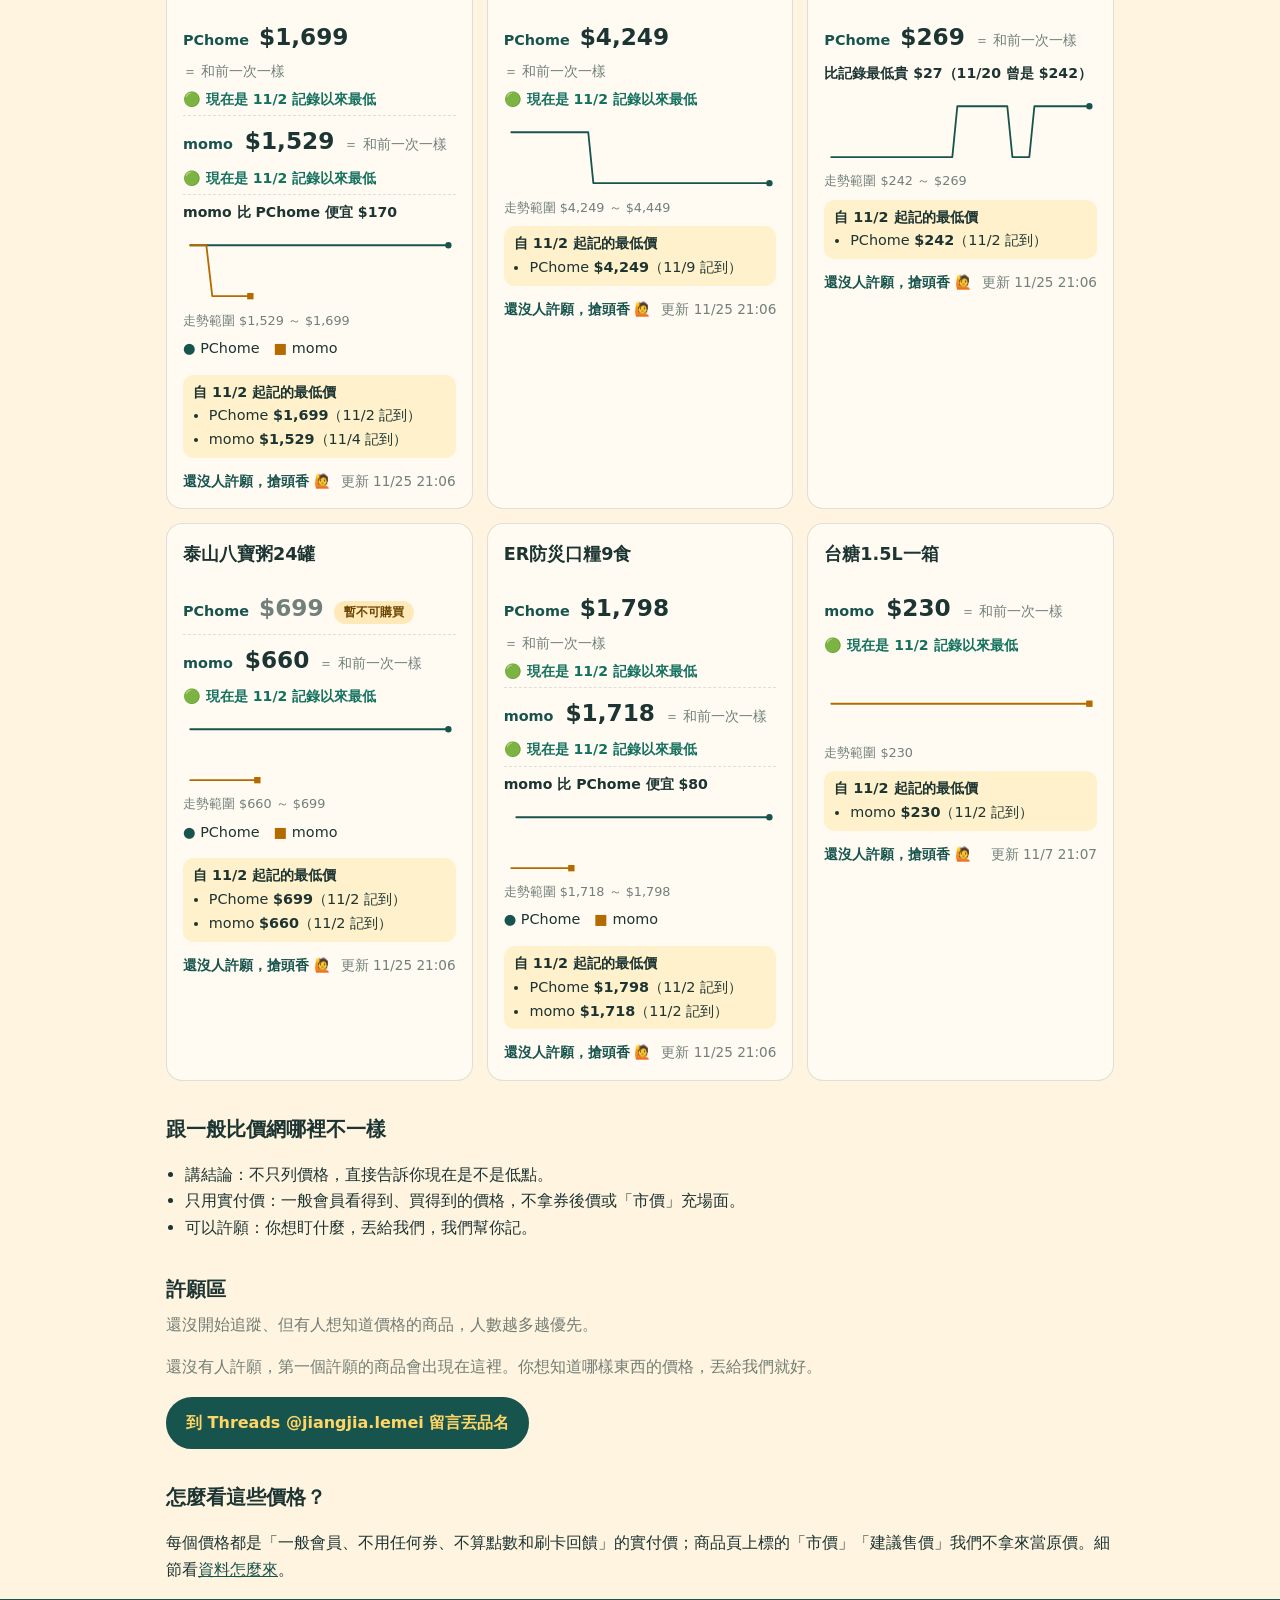
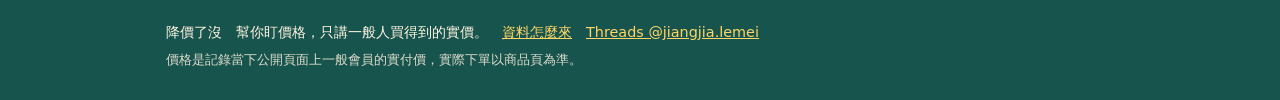
==== commit 699df51a: "網站更新 2026-11-25 21:20" ====
--- a/index.html
+++ b/index.html
@@ -1,2 +1,2 @@
 <!doctype html>
-<html lang="zh-Hant"><head><meta charset="utf-8"><meta name="viewport" content="width=device-width,initial-scale=1"><title>降價了沒｜不只比價，幫你判斷現在該不該買。</title><meta name="description" content="不只比價，幫你判斷現在該不該買。我們一天記兩次一般會員的實付價，告訴你現在是不是記錄以來最低、「特價」到底有沒有比較便宜。想盯什麼，直接許願。"><meta property="og:type" content="website"><meta property="og:locale" content="zh_TW"><meta property="og:site_name" content="降價了沒"><meta property="og:title" content="降價了沒｜不只比價，幫你判斷現在該不該買。"><meta property="og:description" content="不只比價，幫你判斷現在該不該買。我們一天記兩次一般會員的實付價，告訴你現在是不是記錄以來最低、「特價」到底有沒有比較便宜。想盯什麼，直接許願。"><meta property="og:image" content="https://jiangjia-lemei.github.io/assets/cute-2.png"><meta name="twitter:card" content="summary"><meta property="og:url" content="https://jiangjia-lemei.github.io/index.html"><link rel="canonical" href="https://jiangjia-lemei.github.io/index.html"><link rel="icon" href="assets/logo.png"><link rel="stylesheet" href="assets/style.css"></head><body><header class="top"><div class="wrap bar"><a class="brand" href="index.html"><img src="assets/logo.png" alt="" width="40" height="40"><span>降價了沒</span></a><nav><a href="index.html" aria-current="page">首頁</a><a href="about.html">資料怎麼來</a></nav></div></header><main class="wrap"><section class="hero"><h1>不只比價，幫你判斷現在該不該買。</h1><p class="lead">我們一天記兩次一般會員的實付價，告訴你現在是不是記錄以來最低、「特價」到底有沒有比較便宜。想盯什麼，直接許願。</p><div class="actions"><a class="btn primary" href="https://www.threads.com/@jiangjia.lemei" target="_blank" rel="noopener">到 Threads @jiangjia.lemei 留言丟品名</a><button type="button" class="btn ghost" data-share>分享給朋友</button></div><p class="stats">追蹤 12 樣商品・累積 637 筆紀錄・最後更新 11/25 10:06</p></section><section><h2>我們在追蹤的商品</h2><div class="grid"><article class="card"><h3><a href="p/tissue.html">衛生紙 BOXMAN</a></h3><div class="prices"><div class="prow"><span class="pname">PChome</span><span class="pprice">$849</span><span class="delta flat">＝ 和前一次一樣</span></div><p class="pjudge">比記錄最低貴 $50（11/18 曾是 $799）</p></div><a class="spark" href="p/tissue.html" aria-label="看 衛生紙 BOXMAN 的價格紀錄"><svg class="chart" viewBox="0 0 300 72" role="img" aria-label="衛生紙 BOXMAN 價格走勢圖" xmlns="http://www.w3.org/2000/svg"><polyline points="8.0,8.0 8.0,8.0 12.5,8.0 18.0,8.0 22.6,64.0 28.1,8.0 32.8,64.0 38.3,64.0 42.9,64.0 48.4,64.0 53.1,64.0 58.6,64.0 63.2,64.0 68.7,64.0 73.4,64.0 78.9,64.0 83.5,64.0 89.0,64.0 93.7,64.0 99.2,64.0 103.8,64.0 109.3,64.0 114.0,64.0 119.5,64.0 124.1,64.0 129.6,64.0 134.3,64.0 139.8,64.0 149.9,64.0 154.6,64.0 160.1,64.0 164.7,64.0 170.2,64.0 174.9,8.0 180.4,8.0 185.0,8.0 190.5,8.0 195.2,8.0 200.7,8.0 205.3,8.0 210.8,8.0 215.5,8.0 221.0,64.0 225.6,64.0 231.1,8.0 235.8,8.0 241.3,8.0 245.9,8.0 251.4,8.0 256.1,8.0 261.6,8.0 266.2,8.0 271.7,8.0 276.4,8.0 281.9,8.0 286.5,8.0 292.0,8.0" fill="none" stroke="#18544e" stroke-width="2" stroke-linejoin="round" stroke-linecap="round"/><circle cx="292.0" cy="8.0" r="3.5" fill="#18544e"/></svg></a><p class="range">走勢範圍 $799 ～ $849</p><div class="low"><p class="lowhead">自 10/28 起記的最低價</p><ul><li>PChome <b>$799</b>（10/29 記到）</li></ul></div><p class="meta"><span class="wishn">還沒人許願，搶頭香 🙋</span><span>更新 11/25 10:05</span></p></article><article class="card"><h3><a href="p/laundry.html">ARIEL 洗衣精</a></h3><div class="prices"><div class="prow"><span class="pname">PChome</span><span class="pprice">$699</span><span class="delta flat">＝ 和前一次一樣</span></div><p class="pjudge">比記錄最低貴 $30（11/18 曾是 $669）</p></div><a class="spark" href="p/laundry.html" aria-label="看 ARIEL 洗衣精 的價格紀錄"><svg class="chart" viewBox="0 0 300 72" role="img" aria-label="ARIEL 洗衣精 價格走勢圖" xmlns="http://www.w3.org/2000/svg"><polyline points="8.0,8.0 8.0,8.0 12.5,8.0 18.0,8.0 22.6,30.4 28.1,30.4 32.8,8.0 38.3,8.0 42.9,8.0 48.4,64.0 53.1,64.0 58.6,30.4 63.2,64.0 68.7,64.0 73.4,64.0 78.9,64.0 83.5,64.0 89.0,64.0 93.7,64.0 99.2,64.0 103.8,64.0 109.3,64.0 114.0,64.0 119.5,64.0 124.1,64.0 129.6,64.0 134.3,64.0 139.8,64.0 149.9,64.0 154.6,64.0 160.1,64.0 164.7,64.0 170.2,64.0 174.9,64.0 180.4,64.0 185.0,64.0 190.5,30.4 195.2,30.4 200.7,30.4 205.3,30.4 210.8,30.4 215.5,30.4 221.0,64.0 225.6,64.0 231.1,30.4 235.8,30.4 241.3,30.4 245.9,30.4 251.4,30.4 256.1,30.4 261.6,30.4 266.2,30.4 271.7,30.4 276.4,30.4 286.5,30.4 292.0,30.4" fill="none" stroke="#18544e" stroke-width="2" stroke-linejoin="round" stroke-linecap="round"/><circle cx="292.0" cy="30.4" r="3.5" fill="#18544e"/></svg></a><p class="range">走勢範圍 $669 ～ $719</p><div class="low"><p class="lowhead">自 10/28 起記的最低價</p><ul><li>PChome <b>$669</b>（11/1 記到）</li></ul></div><p class="meta"><span class="wishn">還沒人許願，搶頭香 🙋</span><span>更新 11/25 10:05</span></p></article><article class="card"><h3><a href="p/airpods.html">AirPods Pro 3</a></h3><div class="prices"><div class="prow"><span class="pname">PChome</span><span class="pprice">$6,599</span><span class="delta flat">＝ 和前一次一樣</span></div><p class="pjudge good">🟢 現在是 10/28 記錄以來最低</p><div class="prow"><span class="pname">momo</span><span class="pprice">$6,900</span><span class="delta flat">＝ 和前一次一樣</span></div><p class="pjudge good">🟢 現在是 10/31 記錄以來最低</p><p class="pjudge cmp">PChome 比 momo 便宜 $301</p></div><a class="spark" href="p/airpods.html" aria-label="看 AirPods Pro 3 的價格紀錄"><svg class="chart" viewBox="0 0 300 72" role="img" aria-label="AirPods Pro 3 價格走勢圖" xmlns="http://www.w3.org/2000/svg"><polyline points="8.0,41.0 8.0,41.0 12.5,41.0 18.0,41.0 22.6,41.0 28.1,41.0 32.8,41.0 38.3,64.0 42.9,64.0 48.4,41.0 53.1,38.9 58.6,8.0 63.2,41.0 68.7,41.0 73.4,41.0 78.9,41.0 83.5,41.0 89.0,41.0 93.7,41.0 99.2,41.0 103.8,41.0 109.3,41.0 114.0,41.0 119.5,41.0 124.1,41.0 129.6,41.0 134.3,41.0 139.8,41.0 149.9,64.0 154.6,64.0 160.1,64.0 164.7,64.0 170.2,64.0 174.9,64.0 180.4,64.0 185.0,64.0 190.5,64.0 195.2,64.0 200.7,64.0 205.3,64.0 210.8,64.0 215.5,64.0 221.0,64.0 225.6,64.0 231.1,64.0 235.8,64.0 241.3,64.0 245.9,64.0 251.4,64.0 256.1,64.0 261.6,64.0 266.2,64.0 271.7,64.0 276.4,64.0 286.5,64.0 292.0,64.0" fill="none" stroke="#18544e" stroke-width="2" stroke-linejoin="round" stroke-linecap="round"/><circle cx="292.0" cy="64.0" r="3.5" fill="#18544e"/><polyline points="48.4,45.1 53.1,45.1 58.6,45.1 63.2,45.1 68.7,45.1 73.4,45.1 78.9,45.1 83.5,45.1 89.0,45.1 93.7,45.1 99.2,45.1 103.8,45.1 109.3,45.1 114.0,45.1" fill="none" stroke="#b36b00" stroke-width="2" stroke-linejoin="round" stroke-linecap="round"/><rect x="110.5" y="41.6" width="7.0" height="7.0" fill="#b36b00"/></svg></a><p class="range">走勢範圍 $6,599 ～ $7,490</p><p class="legend"><span style="color:#18544e">●</span> PChome　<span style="color:#b36b00">■</span> momo</p><div class="low"><p class="lowhead">自 10/28 起記的最低價</p><ul><li>PChome <b>$6,599</b>（10/31 記到）</li><li>momo <b>$6,900</b>（11/1 記到）</li></ul></div><p class="meta"><span class="wishn">還沒人許願，搶頭香 🙋</span><span>更新 11/25 10:05</span></p></article><article class="card"><h3><a href="p/robovac.html">石頭 Q8 Max Pro</a></h3><div class="prices"><div class="prow"><span class="pname">PChome</span><span class="pprice">$4,999</span><span class="delta flat">＝ 和前一次一樣</span></div><p class="pjudge">比記錄最低貴 $665（11/11 曾是 $4,334）</p></div><a class="spark" href="p/robovac.html" aria-label="看 石頭 Q8 Max Pro 的價格紀錄"><svg class="chart" viewBox="0 0 300 72" role="img" aria-label="石頭 Q8 Max Pro 價格走勢圖" xmlns="http://www.w3.org/2000/svg"><polyline points="8.0,50.7 8.0,50.7 12.5,50.7 18.0,50.7 22.6,50.7 28.1,50.7 32.8,50.7 38.3,50.7 42.9,50.7 48.4,50.7 53.1,64.0 58.6,50.7 63.2,50.7 68.7,50.7 73.4,50.7 78.9,50.7 83.5,50.7 89.0,50.7 93.7,50.7 99.2,50.7 103.8,50.7 109.3,50.7 114.0,50.7 119.5,50.7 124.1,50.7 129.6,50.7 134.3,50.7 139.8,50.7 149.9,64.0 154.6,64.0 160.1,50.7 164.7,50.7 170.2,50.7 174.9,50.7 180.4,50.7 185.0,50.7 190.5,50.7 195.2,50.7 200.7,50.7 205.3,50.7 210.8,8.0 215.5,8.0 221.0,8.0 225.6,8.0 231.1,8.0 235.8,8.0 241.3,8.0 245.9,8.0 251.4,8.0 256.1,8.0 261.6,8.0 266.2,8.0 271.7,32.0 276.4,32.0 281.9,32.0 286.5,32.0 292.0,32.0" fill="none" stroke="#18544e" stroke-width="2" stroke-linejoin="round" stroke-linecap="round"/><circle cx="292.0" cy="32.0" r="3.5" fill="#18544e"/></svg></a><p class="range">走勢範圍 $4,334 ～ $5,499</p><div class="low"><p class="lowhead">自 10/28 起記的最低價</p><ul><li>PChome <b>$4,334</b>（11/1 記到）</li></ul></div><p class="meta"><span class="wishn">還沒人許願，搶頭香 🙋</span><span>更新 11/25 10:05</span></p></article><article class="card"><h3><a href="p/thermos.html">象印隨行杯 720ml</a></h3><div class="prices"><div class="prow"><span class="pname">PChome</span><span class="pprice">$1,045</span><span class="delta flat">＝ 和前一次一樣</span></div><p class="pjudge">比記錄最低貴 $46（11/22 曾是 $999）</p><div class="prow"><span class="pname">momo</span><span class="pprice">$999</span><span class="delta flat">＝ 和前一次一樣</span></div><p class="pjudge">比記錄最低貴 $53（11/1 曾是 $946）</p><p class="pjudge cmp">momo 比 PChome 便宜 $46</p></div><a class="spark" href="p/thermos.html" aria-label="看 象印隨行杯 720ml 的價格紀錄"><svg class="chart" viewBox="0 0 300 72" role="img" aria-label="象印隨行杯 720ml 價格走勢圖" xmlns="http://www.w3.org/2000/svg"><polyline points="8.0,8.0 8.0,8.0 12.5,8.0 18.0,8.0 22.6,8.0 28.1,8.0 32.8,8.0 38.3,8.0 42.9,8.0 48.4,8.0 53.1,8.0 58.6,51.7 63.2,51.7 68.7,51.7 73.4,51.7 78.9,51.7 83.5,51.7 89.0,51.7 93.7,51.7 99.2,8.0 103.8,8.0 109.3,8.0 114.0,8.0 119.5,8.0 124.1,8.0 129.6,51.7 134.3,51.7 139.8,51.7 149.9,51.7 154.6,51.7 160.1,51.7 164.7,51.7 170.2,8.0 174.9,8.0 180.4,41.1 185.0,41.1 190.5,51.7 195.2,51.7 200.7,51.7 205.3,51.7 210.8,51.7 215.5,51.7 221.0,8.0 225.6,41.1 231.1,41.1 235.8,41.1 241.3,51.7 245.9,51.7 251.4,51.7 256.1,51.7 261.6,51.7 266.2,51.7 271.7,8.0 276.4,8.0 281.9,8.0 286.5,41.1 292.0,41.1" fill="none" stroke="#18544e" stroke-width="2" stroke-linejoin="round" stroke-linecap="round"/><circle cx="292.0" cy="41.1" r="3.5" fill="#18544e"/><polyline points="38.4,8.0 42.9,8.0 48.4,64.0 53.1,64.0 58.6,51.7 63.2,51.7 68.7,51.7 73.4,51.7 78.9,51.7 83.5,51.7 89.0,51.7 93.7,51.7 99.2,51.7 103.8,51.7 109.3,51.7 114.0,51.7" fill="none" stroke="#b36b00" stroke-width="2" stroke-linejoin="round" stroke-linecap="round"/><rect x="110.5" y="48.2" width="7.0" height="7.0" fill="#b36b00"/></svg></a><p class="range">走勢範圍 $946 ～ $1,188</p><p class="legend"><span style="color:#18544e">●</span> PChome　<span style="color:#b36b00">■</span> momo</p><div class="low"><p class="lowhead">自 10/28 起記的最低價</p><ul><li>PChome <b>$999</b>（11/2 記到）</li><li>momo <b>$946</b>（11/1 記到）</li></ul></div><p class="meta"><span class="wishn">還沒人許願，搶頭香 🙋</span><span>更新 11/25 10:05</span></p></article><article class="card"><h3><a href="p/bag_kde8.html">金德恩八合一避難包</a></h3><div class="prices"><div class="prow"><span class="pname">PChome</span><span class="pprice">$849</span><span class="delta flat">＝ 和前一次一樣</span></div><p class="pjudge good">🟢 現在是 11/2 記錄以來最低</p></div><a class="spark" href="p/bag_kde8.html" aria-label="看 金德恩八合一避難包 的價格紀錄"><svg class="chart" viewBox="0 0 300 72" role="img" aria-label="金德恩八合一避難包 價格走勢圖" xmlns="http://www.w3.org/2000/svg"><polyline points="8.0,8.0 13.7,8.0 20.3,8.0 26.0,8.0 32.7,8.0 38.4,8.0 45.0,8.0 50.7,8.0 57.4,8.0 63.1,8.0 69.7,8.0 75.4,8.0 82.1,8.0 87.7,8.0 94.4,8.0 100.1,64.0 106.8,64.0 119.1,64.0 124.8,64.0 131.5,64.0 137.1,64.0 143.8,64.0 149.5,64.0 156.2,64.0 161.8,64.0 168.5,64.0 174.2,64.0 180.9,64.0 186.5,64.0 193.2,64.0 198.9,64.0 205.6,64.0 211.2,64.0 217.9,64.0 223.6,64.0 230.3,64.0 235.9,64.0 242.6,64.0 248.3,64.0 255.0,64.0 260.6,64.0 267.3,64.0 273.0,64.0 279.7,64.0 285.3,64.0 292.0,64.0" fill="none" stroke="#18544e" stroke-width="2" stroke-linejoin="round" stroke-linecap="round"/><circle cx="292.0" cy="64.0" r="3.5" fill="#18544e"/></svg></a><p class="range">走勢範圍 $849 ～ $889</p><div class="low"><p class="lowhead">自 11/2 起記的最低價</p><ul><li>PChome <b>$849</b>（11/9 記到）</li></ul></div><p class="meta"><span class="wishn">還沒人許願，搶頭香 🙋</span><span>更新 11/25 10:05</span></p></article><article class="card"><h3><a href="p/bag_solar35.html">索樂35入避難包</a></h3><div class="prices"><div class="prow"><span class="pname">PChome</span><span class="pprice">$1,699</span><span class="delta flat">＝ 和前一次一樣</span></div><p class="pjudge good">🟢 現在是 11/2 記錄以來最低</p><div class="prow"><span class="pname">momo</span><span class="pprice">$1,529</span><span class="delta flat">＝ 和前一次一樣</span></div><p class="pjudge good">🟢 現在是 11/2 記錄以來最低</p><p class="pjudge cmp">momo 比 PChome 便宜 $170</p></div><a class="spark" href="p/bag_solar35.html" aria-label="看 索樂35入避難包 的價格紀錄"><svg class="chart" viewBox="0 0 300 72" role="img" aria-label="索樂35入避難包 價格走勢圖" xmlns="http://www.w3.org/2000/svg"><polyline points="8.0,8.0 13.7,8.0 20.3,8.0 63.1,8.0 69.7,8.0 75.4,8.0 82.1,8.0 87.7,8.0 94.4,8.0 100.1,8.0 106.8,8.0 119.1,8.0 124.8,8.0 131.5,8.0 137.1,8.0 143.8,8.0 149.5,8.0 156.2,8.0 161.8,8.0 168.5,8.0 174.2,8.0 180.9,8.0 186.5,8.0 193.2,8.0 198.9,8.0 205.6,8.0 211.2,8.0 217.9,8.0 223.6,8.0 230.3,8.0 235.9,8.0 242.6,8.0 248.3,8.0 255.0,8.0 260.6,8.0 267.3,8.0 273.0,8.0 279.7,8.0 285.3,8.0 292.0,8.0" fill="none" stroke="#18544e" stroke-width="2" stroke-linejoin="round" stroke-linecap="round"/><circle cx="292.0" cy="8.0" r="3.5" fill="#18544e"/><polyline points="8.0,8.0 13.7,8.0 20.4,8.0 26.0,8.0 32.7,64.0 38.4,64.0 45.1,64.0 50.7,64.0 57.4,64.0 63.1,64.0 69.7,64.0 75.4,64.0" fill="none" stroke="#b36b00" stroke-width="2" stroke-linejoin="round" stroke-linecap="round"/><rect x="71.9" y="60.5" width="7.0" height="7.0" fill="#b36b00"/></svg></a><p class="range">走勢範圍 $1,529 ～ $1,699</p><p class="legend"><span style="color:#18544e">●</span> PChome　<span style="color:#b36b00">■</span> momo</p><div class="low"><p class="lowhead">自 11/2 起記的最低價</p><ul><li>PChome <b>$1,699</b>（11/2 記到）</li><li>momo <b>$1,529</b>（11/4 記到）</li></ul></div><p class="meta"><span class="wishn">還沒人許願，搶頭香 🙋</span><span>更新 11/25 10:06</span></p></article><article class="card"><h3><a href="p/bag_iris.html">IRIS避難包</a></h3><div class="prices"><div class="prow"><span class="pname">PChome</span><span class="pprice">$4,249</span><span class="delta flat">＝ 和前一次一樣</span></div><p class="pjudge good">🟢 現在是 11/2 記錄以來最低</p></div><a class="spark" href="p/bag_iris.html" aria-label="看 IRIS避難包 的價格紀錄"><svg class="chart" viewBox="0 0 300 72" role="img" aria-label="IRIS避難包 價格走勢圖" xmlns="http://www.w3.org/2000/svg"><polyline points="8.0,8.0 13.7,8.0 20.3,8.0 26.0,8.0 32.7,8.0 38.4,8.0 45.0,8.0 50.7,8.0 57.4,8.0 63.1,8.0 69.7,8.0 75.4,8.0 82.1,8.0 87.8,8.0 94.4,8.0 100.1,64.0 106.8,64.0 119.1,64.0 124.8,64.0 131.5,64.0 137.1,64.0 143.8,64.0 149.5,64.0 156.2,64.0 161.8,64.0 168.5,64.0 174.2,64.0 180.9,64.0 186.5,64.0 193.2,64.0 198.9,64.0 205.6,64.0 211.2,64.0 217.9,64.0 223.6,64.0 230.3,64.0 235.9,64.0 242.6,64.0 248.3,64.0 255.0,64.0 260.6,64.0 267.3,64.0 273.0,64.0 279.7,64.0 285.3,64.0 292.0,64.0" fill="none" stroke="#18544e" stroke-width="2" stroke-linejoin="round" stroke-linecap="round"/><circle cx="292.0" cy="64.0" r="3.5" fill="#18544e"/></svg></a><p class="range">走勢範圍 $4,249 ～ $4,449</p><div class="low"><p class="lowhead">自 11/2 起記的最低價</p><ul><li>PChome <b>$4,249</b>（11/9 記到）</li></ul></div><p class="meta"><span class="wishn">還沒人許願，搶頭香 🙋</span><span>更新 11/25 10:06</span></p></article><article class="card"><h3><a href="p/water_yes15.html">悅氏1.5L一箱</a></h3><div class="prices"><div class="prow"><span class="pname">PChome</span><span class="pprice">$269</span><span class="delta flat">＝ 和前一次一樣</span></div><p class="pjudge">比記錄最低貴 $27（11/20 曾是 $242）</p></div><a class="spark" href="p/water_yes15.html" aria-label="看 悅氏1.5L一箱 的價格紀錄"><svg class="chart" viewBox="0 0 300 72" role="img" aria-label="悅氏1.5L一箱 價格走勢圖" xmlns="http://www.w3.org/2000/svg"><polyline points="8.0,64.0 13.7,64.0 20.3,64.0 26.0,64.0 32.7,64.0 38.4,64.0 45.0,64.0 50.7,64.0 57.4,64.0 63.1,64.0 69.7,64.0 75.4,64.0 82.1,64.0 87.8,64.0 94.4,64.0 100.1,64.0 106.8,64.0 119.1,64.0 124.8,64.0 131.5,64.0 137.1,64.0 143.8,64.0 149.5,8.0 156.2,8.0 161.8,8.0 168.5,8.0 174.2,8.0 180.9,8.0 186.5,8.0 193.2,8.0 198.9,8.0 205.6,8.0 211.2,64.0 217.9,64.0 223.6,64.0 230.3,64.0 235.9,8.0 242.6,8.0 248.3,8.0 255.0,8.0 260.6,8.0 267.3,8.0 273.0,8.0 279.7,8.0 285.3,8.0 292.0,8.0" fill="none" stroke="#18544e" stroke-width="2" stroke-linejoin="round" stroke-linecap="round"/><circle cx="292.0" cy="8.0" r="3.5" fill="#18544e"/></svg></a><p class="range">走勢範圍 $242 ～ $269</p><div class="low"><p class="lowhead">自 11/2 起記的最低價</p><ul><li>PChome <b>$242</b>（11/2 記到）</li></ul></div><p class="meta"><span class="wishn">還沒人許願，搶頭香 🙋</span><span>更新 11/25 10:06</span></p></article><article class="card"><h3><a href="p/porridge_ts24.html">泰山八寶粥24罐</a></h3><div class="prices"><div class="prow"><span class="pname">PChome</span><span class="pprice muted">$699</span><span class="badge warn">暫不可購買</span></div><div class="prow"><span class="pname">momo</span><span class="pprice">$660</span><span class="delta flat">＝ 和前一次一樣</span></div><p class="pjudge good">🟢 現在是 11/2 記錄以來最低</p></div><a class="spark" href="p/porridge_ts24.html" aria-label="看 泰山八寶粥24罐 的價格紀錄"><svg class="chart" viewBox="0 0 300 72" role="img" aria-label="泰山八寶粥24罐 價格走勢圖" xmlns="http://www.w3.org/2000/svg"><polyline points="8.0,8.0 14.2,8.0 21.5,8.0 27.7,8.0 35.0,8.0 41.2,8.0 48.6,8.0 54.8,8.0 62.1,8.0 68.3,8.0 75.6,8.0 81.8,8.0 89.1,8.0 95.3,8.0 102.7,8.0 108.9,8.0 116.2,8.0 129.7,8.0 135.9,8.0 143.2,8.0 149.4,8.0 156.8,8.0 163.0,8.0 170.3,8.0 176.5,8.0 183.8,8.0 190.0,8.0 197.3,8.0 203.5,8.0 210.9,8.0 217.1,8.0 224.4,8.0 230.6,8.0 237.9,8.0 244.1,8.0 251.4,8.0 257.6,8.0 265.0,8.0 271.1,8.0 278.5,8.0 284.7,8.0 292.0,8.0" fill="none" stroke="#18544e" stroke-width="2" stroke-linejoin="round" stroke-linecap="round"/><circle cx="292.0" cy="8.0" r="3.5" fill="#18544e"/><polyline points="8.0,64.0 14.2,64.0 21.5,64.0 27.7,64.0 35.1,64.0 48.6,64.0 54.8,64.0 62.1,64.0 68.3,64.0 75.6,64.0 81.8,64.0" fill="none" stroke="#b36b00" stroke-width="2" stroke-linejoin="round" stroke-linecap="round"/><rect x="78.3" y="60.5" width="7.0" height="7.0" fill="#b36b00"/></svg></a><p class="range">走勢範圍 $660 ～ $699</p><p class="legend"><span style="color:#18544e">●</span> PChome　<span style="color:#b36b00">■</span> momo</p><div class="low"><p class="lowhead">自 11/2 起記的最低價</p><ul><li>PChome <b>$699</b>（11/2 記到）</li><li>momo <b>$660</b>（11/2 記到）</li></ul></div><p class="meta"><span class="wishn">還沒人許願，搶頭香 🙋</span><span>更新 11/25 10:06</span></p></article><article class="card"><h3><a href="p/ration_er9.html">ER防災口糧9食</a></h3><div class="prices"><div class="prow"><span class="pname">PChome</span><span class="pprice">$1,798</span><span class="delta flat">＝ 和前一次一樣</span></div><p class="pjudge good">🟢 現在是 11/2 記錄以來最低</p><div class="prow"><span class="pname">momo</span><span class="pprice">$1,718</span><span class="delta flat">＝ 和前一次一樣</span></div><p class="pjudge good">🟢 現在是 11/2 記錄以來最低</p><p class="pjudge cmp">momo 比 PChome 便宜 $80</p></div><a class="spark" href="p/ration_er9.html" aria-label="看 ER防災口糧9食 的價格紀錄"><svg class="chart" viewBox="0 0 300 72" role="img" aria-label="ER防災口糧9食 價格走勢圖" xmlns="http://www.w3.org/2000/svg"><polyline points="13.7,8.0 20.3,8.0 26.0,8.0 32.7,8.0 38.4,8.0 45.0,8.0 50.7,8.0 57.4,8.0 63.0,8.0 69.7,8.0 75.4,8.0 82.1,8.0 87.7,8.0 94.4,8.0 100.1,8.0 106.8,8.0 119.1,8.0 124.8,8.0 131.5,8.0 137.1,8.0 143.8,8.0 149.5,8.0 156.2,8.0 161.8,8.0 168.5,8.0 174.2,8.0 180.9,8.0 186.5,8.0 193.2,8.0 198.9,8.0 205.6,8.0 211.2,8.0 217.9,8.0 223.6,8.0 230.3,8.0 235.9,8.0 242.6,8.0 248.3,8.0 255.0,8.0 260.6,8.0 267.3,8.0 273.0,8.0 279.7,8.0 285.3,8.0 292.0,8.0" fill="none" stroke="#18544e" stroke-width="2" stroke-linejoin="round" stroke-linecap="round"/><circle cx="292.0" cy="8.0" r="3.5" fill="#18544e"/><polyline points="8.0,64.0 13.7,64.0 20.3,64.0 26.0,64.0 32.7,64.0 38.4,64.0 45.0,64.0 50.7,64.0 57.4,64.0 63.1,64.0 69.7,64.0 75.4,64.0" fill="none" stroke="#b36b00" stroke-width="2" stroke-linejoin="round" stroke-linecap="round"/><rect x="71.9" y="60.5" width="7.0" height="7.0" fill="#b36b00"/></svg></a><p class="range">走勢範圍 $1,718 ～ $1,798</p><p class="legend"><span style="color:#18544e">●</span> PChome　<span style="color:#b36b00">■</span> momo</p><div class="low"><p class="lowhead">自 11/2 起記的最低價</p><ul><li>PChome <b>$1,798</b>（11/2 記到）</li><li>momo <b>$1,718</b>（11/2 記到）</li></ul></div><p class="meta"><span class="wishn">還沒人許願，搶頭香 🙋</span><span>更新 11/25 10:06</span></p></article><article class="card"><h3><a href="p/water_tsg15.html">台糖1.5L一箱</a></h3><div class="prices"><div class="prow"><span class="pname">momo</span><span class="pprice">$230</span><span class="delta flat">＝ 和前一次一樣</span></div><p class="pjudge good">🟢 現在是 11/2 記錄以來最低</p></div><a class="spark" href="p/water_tsg15.html" aria-label="看 台糖1.5L一箱 的價格紀錄"><svg class="chart" viewBox="0 0 300 72" role="img" aria-label="台糖1.5L一箱 價格走勢圖" xmlns="http://www.w3.org/2000/svg"><polyline points="8.0,36.0 31.8,36.0 83.9,36.0 112.1,36.0 135.9,36.0 164.1,36.0 187.9,36.0 216.1,36.0 239.9,36.0 268.1,36.0 292.0,36.0" fill="none" stroke="#b36b00" stroke-width="2" stroke-linejoin="round" stroke-linecap="round"/><rect x="288.5" y="32.5" width="7.0" height="7.0" fill="#b36b00"/></svg></a><p class="range">走勢範圍 $230</p><div class="low"><p class="lowhead">自 11/2 起記的最低價</p><ul><li>momo <b>$230</b>（11/2 記到）</li></ul></div><p class="meta"><span class="wishn">還沒人許願，搶頭香 🙋</span><span>更新 11/7 21:07</span></p></article></div></section><section class="diff"><h2>跟一般比價網哪裡不一樣</h2><ul class="plain"><li>講結論：不只列價格，直接告訴你現在是不是低點。</li><li>只用實付價：一般會員看得到、買得到的價格，不拿券後價或「市價」充場面。</li><li>可以許願：你想盯什麼，丟給我們，我們幫你記。</li></ul></section><section id="wish"><h2>許願區</h2><p class="sub">還沒開始追蹤、但有人想知道價格的商品，人數越多越優先。</p><p class="empty">還沒有人許願，第一個許願的商品會出現在這裡。你想知道哪樣東西的價格，丟給我們就好。</p><div class="actions"><a class="btn primary" href="https://www.threads.com/@jiangjia.lemei" target="_blank" rel="noopener">到 Threads @jiangjia.lemei 留言丟品名</a></div></section><section class="howto"><h2>怎麼看這些價格？</h2><p>每個價格都是「一般會員、不用任何券、不算點數和刷卡回饋」的實付價；商品頁上標的「市價」「建議售價」我們不拿來當原價。細節看<a href="about.html">資料怎麼來</a>。</p></section></main><footer><div class="wrap"><p>降價了沒　幫你盯價格，只講一般人買得到的實價。　<a href="about.html">資料怎麼來</a>　<a href="https://www.threads.com/@jiangjia.lemei" target="_blank" rel="noopener">Threads @jiangjia.lemei</a></p><p class="small">價格是記錄當下公開頁面上一般會員的實付價，實際下單以商品頁為準。</p></div></footer><script src="assets/app.js"></script></body></html>+<html lang="zh-Hant"><head><meta charset="utf-8"><meta name="viewport" content="width=device-width,initial-scale=1"><title>降價了沒｜不只比價，幫你判斷現在該不該買。</title><meta name="description" content="不只比價，幫你判斷現在該不該買。我們一天記兩次一般會員的實付價，告訴你現在是不是記錄以來最低、「特價」到底有沒有比較便宜。想盯什麼，直接許願。"><meta property="og:type" content="website"><meta property="og:locale" content="zh_TW"><meta property="og:site_name" content="降價了沒"><meta property="og:title" content="降價了沒｜不只比價，幫你判斷現在該不該買。"><meta property="og:description" content="不只比價，幫你判斷現在該不該買。我們一天記兩次一般會員的實付價，告訴你現在是不是記錄以來最低、「特價」到底有沒有比較便宜。想盯什麼，直接許願。"><meta property="og:image" content="https://jiangjia-lemei.github.io/assets/cute-2.png"><meta name="twitter:card" content="summary"><meta property="og:url" content="https://jiangjia-lemei.github.io/index.html"><link rel="canonical" href="https://jiangjia-lemei.github.io/index.html"><link rel="icon" href="assets/logo.png"><link rel="stylesheet" href="assets/style.css"></head><body><header class="top"><div class="wrap bar"><a class="brand" href="index.html"><img src="assets/logo.png" alt="" width="40" height="40"><span>降價了沒</span></a><nav><a href="index.html" aria-current="page">首頁</a><a href="about.html">資料怎麼來</a></nav></div></header><main class="wrap"><section class="hero"><h1>不只比價，幫你判斷現在該不該買。</h1><p class="lead">我們一天記兩次一般會員的實付價，告訴你現在是不是記錄以來最低、「特價」到底有沒有比較便宜。想盯什麼，直接許願。</p><div class="actions"><a class="btn primary" href="https://www.threads.com/@jiangjia.lemei" target="_blank" rel="noopener">到 Threads @jiangjia.lemei 留言丟品名</a><button type="button" class="btn ghost" data-share>分享給朋友</button></div><p class="stats">追蹤 12 樣商品・累積 648 筆紀錄・最後更新 11/25 21:06</p></section><section><h2>我們在追蹤的商品</h2><div class="grid"><article class="card"><h3><a href="p/tissue.html">衛生紙 BOXMAN</a></h3><div class="prices"><div class="prow"><span class="pname">PChome</span><span class="pprice">$849</span><span class="delta flat">＝ 和前一次一樣</span></div><p class="pjudge">比記錄最低貴 $50（11/18 曾是 $799）</p></div><a class="spark" href="p/tissue.html" aria-label="看 衛生紙 BOXMAN 的價格紀錄"><svg class="chart" viewBox="0 0 300 72" role="img" aria-label="衛生紙 BOXMAN 價格走勢圖" xmlns="http://www.w3.org/2000/svg"><polyline points="8.0,8.0 8.0,8.0 12.4,8.0 17.8,8.0 22.4,64.0 27.8,8.0 32.4,64.0 37.8,64.0 42.4,64.0 47.8,64.0 52.4,64.0 57.8,64.0 62.3,64.0 67.7,64.0 72.3,64.0 77.7,64.0 82.3,64.0 87.7,64.0 92.3,64.0 97.7,64.0 102.3,64.0 107.7,64.0 112.3,64.0 117.7,64.0 122.2,64.0 127.7,64.0 132.2,64.0 137.6,64.0 147.6,64.0 152.2,64.0 157.6,64.0 162.2,64.0 167.6,64.0 172.2,8.0 177.6,8.0 182.2,8.0 187.6,8.0 192.1,8.0 197.6,8.0 202.1,8.0 207.5,8.0 212.1,8.0 217.5,64.0 222.1,64.0 227.5,8.0 232.1,8.0 237.5,8.0 242.1,8.0 247.5,8.0 252.1,8.0 257.5,8.0 262.0,8.0 267.5,8.0 272.0,8.0 277.4,8.0 282.0,8.0 287.4,8.0 292.0,8.0" fill="none" stroke="#18544e" stroke-width="2" stroke-linejoin="round" stroke-linecap="round"/><circle cx="292.0" cy="8.0" r="3.5" fill="#18544e"/></svg></a><p class="range">走勢範圍 $799 ～ $849</p><div class="low"><p class="lowhead">自 10/28 起記的最低價</p><ul><li>PChome <b>$799</b>（10/29 記到）</li></ul></div><p class="meta"><span class="wishn">還沒人許願，搶頭香 🙋</span><span>更新 11/25 21:05</span></p></article><article class="card"><h3><a href="p/laundry.html">ARIEL 洗衣精</a></h3><div class="prices"><div class="prow"><span class="pname">PChome</span><span class="pprice">$699</span><span class="delta flat">＝ 和前一次一樣</span></div><p class="pjudge">比記錄最低貴 $30（11/18 曾是 $669）</p></div><a class="spark" href="p/laundry.html" aria-label="看 ARIEL 洗衣精 的價格紀錄"><svg class="chart" viewBox="0 0 300 72" role="img" aria-label="ARIEL 洗衣精 價格走勢圖" xmlns="http://www.w3.org/2000/svg"><polyline points="8.0,8.0 8.0,8.0 12.4,8.0 17.8,8.0 22.4,30.4 27.8,30.4 32.4,8.0 37.8,8.0 42.4,8.0 47.8,64.0 52.4,64.0 57.8,30.4 62.3,64.0 67.7,64.0 72.3,64.0 77.7,64.0 82.3,64.0 87.7,64.0 92.3,64.0 97.7,64.0 102.3,64.0 107.7,64.0 112.3,64.0 117.7,64.0 122.2,64.0 127.7,64.0 132.2,64.0 137.6,64.0 147.6,64.0 152.2,64.0 157.6,64.0 162.2,64.0 167.6,64.0 172.2,64.0 177.6,64.0 182.2,64.0 187.6,30.4 192.1,30.4 197.6,30.4 202.1,30.4 207.5,30.4 212.1,30.4 217.5,64.0 222.1,64.0 227.5,30.4 232.1,30.4 237.5,30.4 242.1,30.4 247.5,30.4 252.1,30.4 257.5,30.4 262.0,30.4 267.5,30.4 272.0,30.4 282.0,30.4 287.4,30.4 292.0,30.4" fill="none" stroke="#18544e" stroke-width="2" stroke-linejoin="round" stroke-linecap="round"/><circle cx="292.0" cy="30.4" r="3.5" fill="#18544e"/></svg></a><p class="range">走勢範圍 $669 ～ $719</p><div class="low"><p class="lowhead">自 10/28 起記的最低價</p><ul><li>PChome <b>$669</b>（11/1 記到）</li></ul></div><p class="meta"><span class="wishn">還沒人許願，搶頭香 🙋</span><span>更新 11/25 21:05</span></p></article><article class="card"><h3><a href="p/airpods.html">AirPods Pro 3</a></h3><div class="prices"><div class="prow"><span class="pname">PChome</span><span class="pprice">$6,599</span><span class="delta flat">＝ 和前一次一樣</span></div><p class="pjudge good">🟢 現在是 10/28 記錄以來最低</p><div class="prow"><span class="pname">momo</span><span class="pprice">$6,900</span><span class="delta flat">＝ 和前一次一樣</span></div><p class="pjudge good">🟢 現在是 10/31 記錄以來最低</p><p class="pjudge cmp">PChome 比 momo 便宜 $301</p></div><a class="spark" href="p/airpods.html" aria-label="看 AirPods Pro 3 的價格紀錄"><svg class="chart" viewBox="0 0 300 72" role="img" aria-label="AirPods Pro 3 價格走勢圖" xmlns="http://www.w3.org/2000/svg"><polyline points="8.0,41.0 8.0,41.0 12.4,41.0 17.8,41.0 22.4,41.0 27.8,41.0 32.4,41.0 37.8,64.0 42.4,64.0 47.8,41.0 52.4,38.9 57.8,8.0 62.3,41.0 67.7,41.0 72.3,41.0 77.7,41.0 82.3,41.0 87.7,41.0 92.3,41.0 97.7,41.0 102.3,41.0 107.7,41.0 112.3,41.0 117.7,41.0 122.2,41.0 127.7,41.0 132.2,41.0 137.6,41.0 147.6,64.0 152.2,64.0 157.6,64.0 162.2,64.0 167.6,64.0 172.2,64.0 177.6,64.0 182.2,64.0 187.6,64.0 192.1,64.0 197.6,64.0 202.1,64.0 207.5,64.0 212.1,64.0 217.5,64.0 222.1,64.0 227.5,64.0 232.1,64.0 237.5,64.0 242.1,64.0 247.5,64.0 252.1,64.0 257.5,64.0 262.0,64.0 267.5,64.0 272.0,64.0 282.0,64.0 287.4,64.0 292.0,64.0" fill="none" stroke="#18544e" stroke-width="2" stroke-linejoin="round" stroke-linecap="round"/><circle cx="292.0" cy="64.0" r="3.5" fill="#18544e"/><polyline points="47.8,45.1 52.4,45.1 57.8,45.1 62.3,45.1 67.8,45.1 72.3,45.1 77.7,45.1 82.3,45.1 87.7,45.1 92.3,45.1 97.7,45.1 102.3,45.1 107.7,45.1 112.3,45.1" fill="none" stroke="#b36b00" stroke-width="2" stroke-linejoin="round" stroke-linecap="round"/><rect x="108.8" y="41.6" width="7.0" height="7.0" fill="#b36b00"/></svg></a><p class="range">走勢範圍 $6,599 ～ $7,490</p><p class="legend"><span style="color:#18544e">●</span> PChome　<span style="color:#b36b00">■</span> momo</p><div class="low"><p class="lowhead">自 10/28 起記的最低價</p><ul><li>PChome <b>$6,599</b>（10/31 記到）</li><li>momo <b>$6,900</b>（11/1 記到）</li></ul></div><p class="meta"><span class="wishn">還沒人許願，搶頭香 🙋</span><span>更新 11/25 21:05</span></p></article><article class="card"><h3><a href="p/robovac.html">石頭 Q8 Max Pro</a></h3><div class="prices"><div class="prow"><span class="pname">PChome</span><span class="pprice">$4,999</span><span class="delta flat">＝ 和前一次一樣</span></div><p class="pjudge">比記錄最低貴 $665（11/11 曾是 $4,334）</p></div><a class="spark" href="p/robovac.html" aria-label="看 石頭 Q8 Max Pro 的價格紀錄"><svg class="chart" viewBox="0 0 300 72" role="img" aria-label="石頭 Q8 Max Pro 價格走勢圖" xmlns="http://www.w3.org/2000/svg"><polyline points="8.0,50.7 8.0,50.7 12.4,50.7 17.8,50.7 22.4,50.7 27.8,50.7 32.4,50.7 37.8,50.7 42.4,50.7 47.8,50.7 52.4,64.0 57.8,50.7 62.3,50.7 67.7,50.7 72.3,50.7 77.7,50.7 82.3,50.7 87.7,50.7 92.3,50.7 97.7,50.7 102.3,50.7 107.7,50.7 112.3,50.7 117.7,50.7 122.2,50.7 127.7,50.7 132.2,50.7 137.6,50.7 147.6,64.0 152.2,64.0 157.6,50.7 162.2,50.7 167.6,50.7 172.2,50.7 177.6,50.7 182.2,50.7 187.6,50.7 192.1,50.7 197.6,50.7 202.1,50.7 207.5,8.0 212.1,8.0 217.5,8.0 222.1,8.0 227.5,8.0 232.1,8.0 237.5,8.0 242.1,8.0 247.5,8.0 252.1,8.0 257.5,8.0 262.0,8.0 267.5,32.0 272.0,32.0 277.5,32.0 282.0,32.0 287.4,32.0 292.0,32.0" fill="none" stroke="#18544e" stroke-width="2" stroke-linejoin="round" stroke-linecap="round"/><circle cx="292.0" cy="32.0" r="3.5" fill="#18544e"/></svg></a><p class="range">走勢範圍 $4,334 ～ $5,499</p><div class="low"><p class="lowhead">自 10/28 起記的最低價</p><ul><li>PChome <b>$4,334</b>（11/1 記到）</li></ul></div><p class="meta"><span class="wishn">還沒人許願，搶頭香 🙋</span><span>更新 11/25 21:06</span></p></article><article class="card"><h3><a href="p/thermos.html">象印隨行杯 720ml</a></h3><div class="prices"><div class="prow"><span class="pname">PChome</span><span class="pprice">$1,045</span><span class="delta flat">＝ 和前一次一樣</span></div><p class="pjudge">比記錄最低貴 $46（11/22 曾是 $999）</p><div class="prow"><span class="pname">momo</span><span class="pprice">$999</span><span class="delta flat">＝ 和前一次一樣</span></div><p class="pjudge">比記錄最低貴 $53（11/1 曾是 $946）</p><p class="pjudge cmp">momo 比 PChome 便宜 $46</p></div><a class="spark" href="p/thermos.html" aria-label="看 象印隨行杯 720ml 的價格紀錄"><svg class="chart" viewBox="0 0 300 72" role="img" aria-label="象印隨行杯 720ml 價格走勢圖" xmlns="http://www.w3.org/2000/svg"><polyline points="8.0,8.0 8.0,8.0 12.4,8.0 17.8,8.0 22.4,8.0 27.8,8.0 32.4,8.0 37.8,8.0 42.4,8.0 47.8,8.0 52.4,8.0 57.8,51.7 62.3,51.7 67.7,51.7 72.3,51.7 77.7,51.7 82.3,51.7 87.7,51.7 92.3,51.7 97.7,8.0 102.3,8.0 107.7,8.0 112.3,8.0 117.7,8.0 122.2,8.0 127.7,51.7 132.2,51.7 137.6,51.7 147.6,51.7 152.2,51.7 157.6,51.7 162.2,51.7 167.6,8.0 172.2,8.0 177.6,41.1 182.2,41.1 187.6,51.7 192.1,51.7 197.6,51.7 202.1,51.7 207.5,51.7 212.1,51.7 217.5,8.0 222.1,41.1 227.5,41.1 232.1,41.1 237.5,51.7 242.1,51.7 247.5,51.7 252.1,51.7 257.5,51.7 262.0,51.7 267.5,8.0 272.0,8.0 277.5,8.0 282.0,41.1 287.4,41.1 292.0,41.1" fill="none" stroke="#18544e" stroke-width="2" stroke-linejoin="round" stroke-linecap="round"/><circle cx="292.0" cy="41.1" r="3.5" fill="#18544e"/><polyline points="37.9,8.0 42.4,8.0 47.8,64.0 52.4,64.0 57.8,51.7 62.3,51.7 67.8,51.7 72.3,51.7 77.7,51.7 82.3,51.7 87.7,51.7 92.3,51.7 97.7,51.7 102.3,51.7 107.7,51.7 112.3,51.7" fill="none" stroke="#b36b00" stroke-width="2" stroke-linejoin="round" stroke-linecap="round"/><rect x="108.8" y="48.2" width="7.0" height="7.0" fill="#b36b00"/></svg></a><p class="range">走勢範圍 $946 ～ $1,188</p><p class="legend"><span style="color:#18544e">●</span> PChome　<span style="color:#b36b00">■</span> momo</p><div class="low"><p class="lowhead">自 10/28 起記的最低價</p><ul><li>PChome <b>$999</b>（11/2 記到）</li><li>momo <b>$946</b>（11/1 記到）</li></ul></div><p class="meta"><span class="wishn">還沒人許願，搶頭香 🙋</span><span>更新 11/25 21:06</span></p></article><article class="card"><h3><a href="p/bag_kde8.html">金德恩八合一避難包</a></h3><div class="prices"><div class="prow"><span class="pname">PChome</span><span class="pprice">$849</span><span class="delta flat">＝ 和前一次一樣</span></div><p class="pjudge good">🟢 現在是 11/2 記錄以來最低</p></div><a class="spark" href="p/bag_kde8.html" aria-label="看 金德恩八合一避難包 的價格紀錄"><svg class="chart" viewBox="0 0 300 72" role="img" aria-label="金德恩八合一避難包 價格走勢圖" xmlns="http://www.w3.org/2000/svg"><polyline points="8.0,8.0 13.5,8.0 20.1,8.0 25.7,8.0 32.2,8.0 37.8,8.0 44.3,8.0 49.9,8.0 56.4,8.0 62.0,8.0 68.5,8.0 74.1,8.0 80.6,8.0 86.2,8.0 92.7,8.0 98.3,64.0 104.9,64.0 117.0,64.0 122.5,64.0 129.1,64.0 134.6,64.0 141.2,64.0 146.7,64.0 153.3,64.0 158.8,64.0 165.4,64.0 170.9,64.0 177.5,64.0 183.0,64.0 189.6,64.0 195.1,64.0 201.7,64.0 207.3,64.0 213.8,64.0 219.4,64.0 225.9,64.0 231.5,64.0 238.0,64.0 243.6,64.0 250.1,64.0 255.7,64.0 262.2,64.0 267.8,64.0 274.4,64.0 279.9,64.0 286.4,64.0 292.0,64.0" fill="none" stroke="#18544e" stroke-width="2" stroke-linejoin="round" stroke-linecap="round"/><circle cx="292.0" cy="64.0" r="3.5" fill="#18544e"/></svg></a><p class="range">走勢範圍 $849 ～ $889</p><div class="low"><p class="lowhead">自 11/2 起記的最低價</p><ul><li>PChome <b>$849</b>（11/9 記到）</li></ul></div><p class="meta"><span class="wishn">還沒人許願，搶頭香 🙋</span><span>更新 11/25 21:06</span></p></article><article class="card"><h3><a href="p/bag_solar35.html">索樂35入避難包</a></h3><div class="prices"><div class="prow"><span class="pname">PChome</span><span class="pprice">$1,699</span><span class="delta flat">＝ 和前一次一樣</span></div><p class="pjudge good">🟢 現在是 11/2 記錄以來最低</p><div class="prow"><span class="pname">momo</span><span class="pprice">$1,529</span><span class="delta flat">＝ 和前一次一樣</span></div><p class="pjudge good">🟢 現在是 11/2 記錄以來最低</p><p class="pjudge cmp">momo 比 PChome 便宜 $170</p></div><a class="spark" href="p/bag_solar35.html" aria-label="看 索樂35入避難包 的價格紀錄"><svg class="chart" viewBox="0 0 300 72" role="img" aria-label="索樂35入避難包 價格走勢圖" xmlns="http://www.w3.org/2000/svg"><polyline points="8.0,8.0 13.5,8.0 20.1,8.0 62.0,8.0 68.5,8.0 74.1,8.0 80.6,8.0 86.2,8.0 92.7,8.0 98.3,8.0 104.9,8.0 117.0,8.0 122.5,8.0 129.1,8.0 134.6,8.0 141.2,8.0 146.7,8.0 153.3,8.0 158.8,8.0 165.4,8.0 170.9,8.0 177.5,8.0 183.0,8.0 189.6,8.0 195.1,8.0 201.7,8.0 207.3,8.0 213.8,8.0 219.4,8.0 225.9,8.0 231.5,8.0 238.0,8.0 243.6,8.0 250.1,8.0 255.7,8.0 262.2,8.0 267.8,8.0 274.4,8.0 279.9,8.0 286.4,8.0 292.0,8.0" fill="none" stroke="#18544e" stroke-width="2" stroke-linejoin="round" stroke-linecap="round"/><circle cx="292.0" cy="8.0" r="3.5" fill="#18544e"/><polyline points="8.0,8.0 13.6,8.0 20.1,8.0 25.7,8.0 32.2,64.0 37.8,64.0 44.3,64.0 49.9,64.0 56.4,64.0 62.0,64.0 68.5,64.0 74.1,64.0" fill="none" stroke="#b36b00" stroke-width="2" stroke-linejoin="round" stroke-linecap="round"/><rect x="70.6" y="60.5" width="7.0" height="7.0" fill="#b36b00"/></svg></a><p class="range">走勢範圍 $1,529 ～ $1,699</p><p class="legend"><span style="color:#18544e">●</span> PChome　<span style="color:#b36b00">■</span> momo</p><div class="low"><p class="lowhead">自 11/2 起記的最低價</p><ul><li>PChome <b>$1,699</b>（11/2 記到）</li><li>momo <b>$1,529</b>（11/4 記到）</li></ul></div><p class="meta"><span class="wishn">還沒人許願，搶頭香 🙋</span><span>更新 11/25 21:06</span></p></article><article class="card"><h3><a href="p/bag_iris.html">IRIS避難包</a></h3><div class="prices"><div class="prow"><span class="pname">PChome</span><span class="pprice">$4,249</span><span class="delta flat">＝ 和前一次一樣</span></div><p class="pjudge good">🟢 現在是 11/2 記錄以來最低</p></div><a class="spark" href="p/bag_iris.html" aria-label="看 IRIS避難包 的價格紀錄"><svg class="chart" viewBox="0 0 300 72" role="img" aria-label="IRIS避難包 價格走勢圖" xmlns="http://www.w3.org/2000/svg"><polyline points="8.0,8.0 13.5,8.0 20.1,8.0 25.7,8.0 32.2,8.0 37.8,8.0 44.3,8.0 49.9,8.0 56.4,8.0 62.0,8.0 68.5,8.0 74.1,8.0 80.6,8.0 86.2,8.0 92.7,8.0 98.3,64.0 104.9,64.0 117.0,64.0 122.5,64.0 129.1,64.0 134.6,64.0 141.2,64.0 146.7,64.0 153.3,64.0 158.8,64.0 165.4,64.0 170.9,64.0 177.5,64.0 183.0,64.0 189.6,64.0 195.1,64.0 201.7,64.0 207.3,64.0 213.8,64.0 219.4,64.0 225.9,64.0 231.5,64.0 238.0,64.0 243.6,64.0 250.1,64.0 255.7,64.0 262.2,64.0 267.8,64.0 274.4,64.0 279.9,64.0 286.4,64.0 292.0,64.0" fill="none" stroke="#18544e" stroke-width="2" stroke-linejoin="round" stroke-linecap="round"/><circle cx="292.0" cy="64.0" r="3.5" fill="#18544e"/></svg></a><p class="range">走勢範圍 $4,249 ～ $4,449</p><div class="low"><p class="lowhead">自 11/2 起記的最低價</p><ul><li>PChome <b>$4,249</b>（11/9 記到）</li></ul></div><p class="meta"><span class="wishn">還沒人許願，搶頭香 🙋</span><span>更新 11/25 21:06</span></p></article><article class="card"><h3><a href="p/water_yes15.html">悅氏1.5L一箱</a></h3><div class="prices"><div class="prow"><span class="pname">PChome</span><span class="pprice">$269</span><span class="delta flat">＝ 和前一次一樣</span></div><p class="pjudge">比記錄最低貴 $27（11/20 曾是 $242）</p></div><a class="spark" href="p/water_yes15.html" aria-label="看 悅氏1.5L一箱 的價格紀錄"><svg class="chart" viewBox="0 0 300 72" role="img" aria-label="悅氏1.5L一箱 價格走勢圖" xmlns="http://www.w3.org/2000/svg"><polyline points="8.0,64.0 13.5,64.0 20.1,64.0 25.7,64.0 32.2,64.0 37.8,64.0 44.3,64.0 49.9,64.0 56.4,64.0 62.0,64.0 68.5,64.0 74.1,64.0 80.6,64.0 86.2,64.0 92.7,64.0 98.3,64.0 104.9,64.0 117.0,64.0 122.5,64.0 129.1,64.0 134.6,64.0 141.2,64.0 146.7,8.0 153.3,8.0 158.8,8.0 165.4,8.0 170.9,8.0 177.5,8.0 183.0,8.0 189.6,8.0 195.1,8.0 201.7,8.0 207.3,64.0 213.8,64.0 219.4,64.0 225.9,64.0 231.5,8.0 238.0,8.0 243.6,8.0 250.1,8.0 255.7,8.0 262.2,8.0 267.8,8.0 274.4,8.0 279.9,8.0 286.4,8.0 292.0,8.0" fill="none" stroke="#18544e" stroke-width="2" stroke-linejoin="round" stroke-linecap="round"/><circle cx="292.0" cy="8.0" r="3.5" fill="#18544e"/></svg></a><p class="range">走勢範圍 $242 ～ $269</p><div class="low"><p class="lowhead">自 11/2 起記的最低價</p><ul><li>PChome <b>$242</b>（11/2 記到）</li></ul></div><p class="meta"><span class="wishn">還沒人許願，搶頭香 🙋</span><span>更新 11/25 21:06</span></p></article><article class="card"><h3><a href="p/porridge_ts24.html">泰山八寶粥24罐</a></h3><div class="prices"><div class="prow"><span class="pname">PChome</span><span class="pprice muted">$699</span><span class="badge warn">暫不可購買</span></div><div class="prow"><span class="pname">momo</span><span class="pprice">$660</span><span class="delta flat">＝ 和前一次一樣</span></div><p class="pjudge good">🟢 現在是 11/2 記錄以來最低</p></div><a class="spark" href="p/porridge_ts24.html" aria-label="看 泰山八寶粥24罐 的價格紀錄"><svg class="chart" viewBox="0 0 300 72" role="img" aria-label="泰山八寶粥24罐 價格走勢圖" xmlns="http://www.w3.org/2000/svg"><polyline points="8.0,8.0 14.2,8.0 21.5,8.0 27.7,8.0 35.0,8.0 41.2,8.0 48.6,8.0 54.8,8.0 62.1,8.0 68.3,8.0 75.6,8.0 81.8,8.0 89.1,8.0 95.3,8.0 102.7,8.0 108.9,8.0 116.2,8.0 129.7,8.0 135.9,8.0 143.2,8.0 149.4,8.0 156.8,8.0 163.0,8.0 170.3,8.0 176.5,8.0 183.8,8.0 190.0,8.0 197.3,8.0 203.5,8.0 210.9,8.0 217.1,8.0 224.4,8.0 230.6,8.0 237.9,8.0 244.1,8.0 251.4,8.0 257.6,8.0 265.0,8.0 271.1,8.0 278.5,8.0 284.7,8.0 292.0,8.0" fill="none" stroke="#18544e" stroke-width="2" stroke-linejoin="round" stroke-linecap="round"/><circle cx="292.0" cy="8.0" r="3.5" fill="#18544e"/><polyline points="8.0,64.0 14.2,64.0 21.5,64.0 27.7,64.0 35.1,64.0 48.6,64.0 54.8,64.0 62.1,64.0 68.3,64.0 75.6,64.0 81.8,64.0" fill="none" stroke="#b36b00" stroke-width="2" stroke-linejoin="round" stroke-linecap="round"/><rect x="78.3" y="60.5" width="7.0" height="7.0" fill="#b36b00"/></svg></a><p class="range">走勢範圍 $660 ～ $699</p><p class="legend"><span style="color:#18544e">●</span> PChome　<span style="color:#b36b00">■</span> momo</p><div class="low"><p class="lowhead">自 11/2 起記的最低價</p><ul><li>PChome <b>$699</b>（11/2 記到）</li><li>momo <b>$660</b>（11/2 記到）</li></ul></div><p class="meta"><span class="wishn">還沒人許願，搶頭香 🙋</span><span>更新 11/25 21:06</span></p></article><article class="card"><h3><a href="p/ration_er9.html">ER防災口糧9食</a></h3><div class="prices"><div class="prow"><span class="pname">PChome</span><span class="pprice">$1,798</span><span class="delta flat">＝ 和前一次一樣</span></div><p class="pjudge good">🟢 現在是 11/2 記錄以來最低</p><div class="prow"><span class="pname">momo</span><span class="pprice">$1,718</span><span class="delta flat">＝ 和前一次一樣</span></div><p class="pjudge good">🟢 現在是 11/2 記錄以來最低</p><p class="pjudge cmp">momo 比 PChome 便宜 $80</p></div><a class="spark" href="p/ration_er9.html" aria-label="看 ER防災口糧9食 的價格紀錄"><svg class="chart" viewBox="0 0 300 72" role="img" aria-label="ER防災口糧9食 價格走勢圖" xmlns="http://www.w3.org/2000/svg"><polyline points="13.5,8.0 20.1,8.0 25.7,8.0 32.2,8.0 37.8,8.0 44.3,8.0 49.9,8.0 56.4,8.0 62.0,8.0 68.5,8.0 74.1,8.0 80.6,8.0 86.2,8.0 92.7,8.0 98.3,8.0 104.8,8.0 117.0,8.0 122.5,8.0 129.1,8.0 134.6,8.0 141.2,8.0 146.7,8.0 153.3,8.0 158.8,8.0 165.4,8.0 170.9,8.0 177.5,8.0 183.0,8.0 189.6,8.0 195.1,8.0 201.7,8.0 207.3,8.0 213.8,8.0 219.4,8.0 225.9,8.0 231.5,8.0 238.0,8.0 243.6,8.0 250.1,8.0 255.7,8.0 262.2,8.0 267.8,8.0 274.4,8.0 279.9,8.0 286.4,8.0 292.0,8.0" fill="none" stroke="#18544e" stroke-width="2" stroke-linejoin="round" stroke-linecap="round"/><circle cx="292.0" cy="8.0" r="3.5" fill="#18544e"/><polyline points="8.0,64.0 13.5,64.0 20.1,64.0 25.7,64.0 32.2,64.0 37.8,64.0 44.3,64.0 49.9,64.0 56.4,64.0 62.0,64.0 68.5,64.0 74.1,64.0" fill="none" stroke="#b36b00" stroke-width="2" stroke-linejoin="round" stroke-linecap="round"/><rect x="70.6" y="60.5" width="7.0" height="7.0" fill="#b36b00"/></svg></a><p class="range">走勢範圍 $1,718 ～ $1,798</p><p class="legend"><span style="color:#18544e">●</span> PChome　<span style="color:#b36b00">■</span> momo</p><div class="low"><p class="lowhead">自 11/2 起記的最低價</p><ul><li>PChome <b>$1,798</b>（11/2 記到）</li><li>momo <b>$1,718</b>（11/2 記到）</li></ul></div><p class="meta"><span class="wishn">還沒人許願，搶頭香 🙋</span><span>更新 11/25 21:06</span></p></article><article class="card"><h3><a href="p/water_tsg15.html">台糖1.5L一箱</a></h3><div class="prices"><div class="prow"><span class="pname">momo</span><span class="pprice">$230</span><span class="delta flat">＝ 和前一次一樣</span></div><p class="pjudge good">🟢 現在是 11/2 記錄以來最低</p></div><a class="spark" href="p/water_tsg15.html" aria-label="看 台糖1.5L一箱 的價格紀錄"><svg class="chart" viewBox="0 0 300 72" role="img" aria-label="台糖1.5L一箱 價格走勢圖" xmlns="http://www.w3.org/2000/svg"><polyline points="8.0,36.0 31.8,36.0 83.9,36.0 112.1,36.0 135.9,36.0 164.1,36.0 187.9,36.0 216.1,36.0 239.9,36.0 268.1,36.0 292.0,36.0" fill="none" stroke="#b36b00" stroke-width="2" stroke-linejoin="round" stroke-linecap="round"/><rect x="288.5" y="32.5" width="7.0" height="7.0" fill="#b36b00"/></svg></a><p class="range">走勢範圍 $230</p><div class="low"><p class="lowhead">自 11/2 起記的最低價</p><ul><li>momo <b>$230</b>（11/2 記到）</li></ul></div><p class="meta"><span class="wishn">還沒人許願，搶頭香 🙋</span><span>更新 11/7 21:07</span></p></article></div></section><section class="diff"><h2>跟一般比價網哪裡不一樣</h2><ul class="plain"><li>講結論：不只列價格，直接告訴你現在是不是低點。</li><li>只用實付價：一般會員看得到、買得到的價格，不拿券後價或「市價」充場面。</li><li>可以許願：你想盯什麼，丟給我們，我們幫你記。</li></ul></section><section id="wish"><h2>許願區</h2><p class="sub">還沒開始追蹤、但有人想知道價格的商品，人數越多越優先。</p><p class="empty">還沒有人許願，第一個許願的商品會出現在這裡。你想知道哪樣東西的價格，丟給我們就好。</p><div class="actions"><a class="btn primary" href="https://www.threads.com/@jiangjia.lemei" target="_blank" rel="noopener">到 Threads @jiangjia.lemei 留言丟品名</a></div></section><section class="howto"><h2>怎麼看這些價格？</h2><p>每個價格都是「一般會員、不用任何券、不算點數和刷卡回饋」的實付價；商品頁上標的「市價」「建議售價」我們不拿來當原價。細節看<a href="about.html">資料怎麼來</a>。</p></section></main><footer><div class="wrap"><p>降價了沒　幫你盯價格，只講一般人買得到的實價。　<a href="about.html">資料怎麼來</a>　<a href="https://www.threads.com/@jiangjia.lemei" target="_blank" rel="noopener">Threads @jiangjia.lemei</a></p><p class="small">價格是記錄當下公開頁面上一般會員的實付價，實際下單以商品頁為準。</p></div></footer><script src="assets/app.js"></script></body></html>
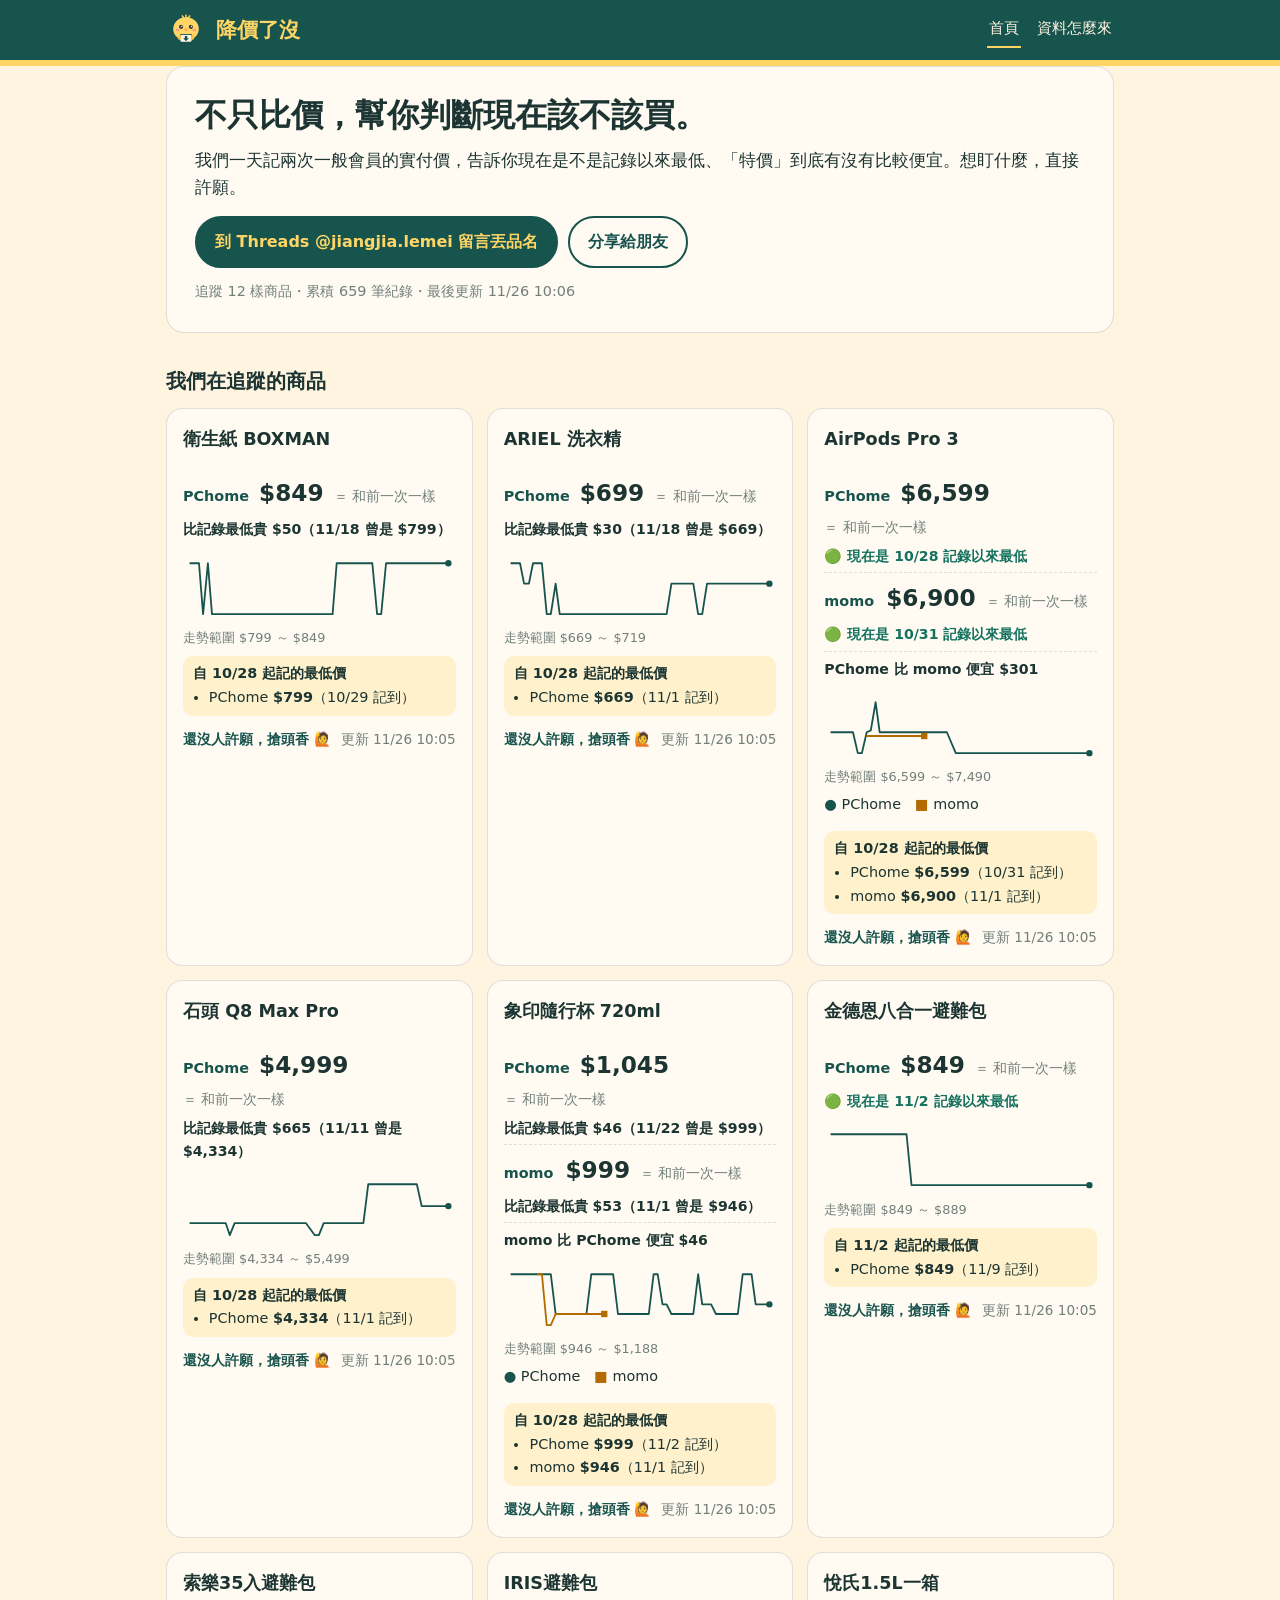
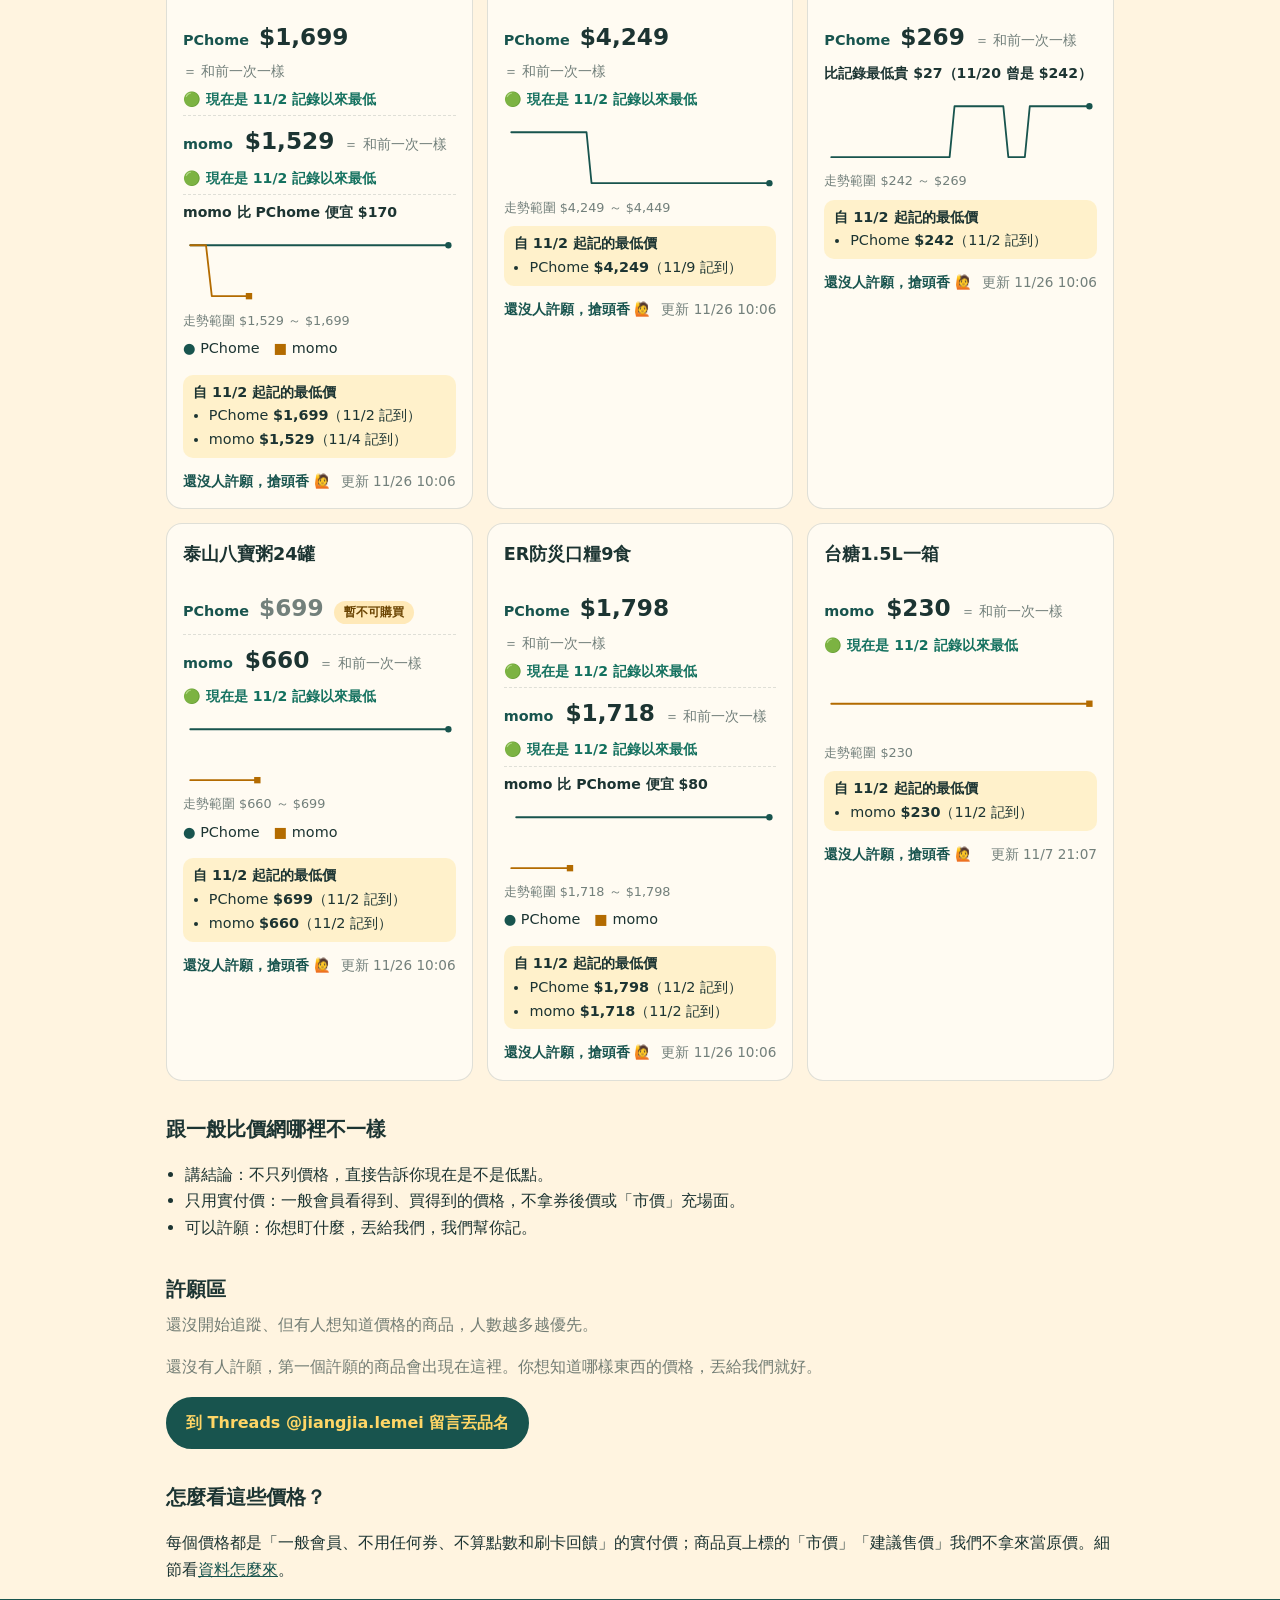
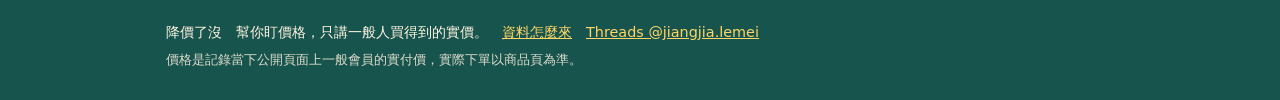
==== commit bb2f93c2: "網站更新 2026-11-26 10:20" ====
--- a/index.html
+++ b/index.html
@@ -1,2 +1,2 @@
 <!doctype html>
-<html lang="zh-Hant"><head><meta charset="utf-8"><meta name="viewport" content="width=device-width,initial-scale=1"><title>降價了沒｜不只比價，幫你判斷現在該不該買。</title><meta name="description" content="不只比價，幫你判斷現在該不該買。我們一天記兩次一般會員的實付價，告訴你現在是不是記錄以來最低、「特價」到底有沒有比較便宜。想盯什麼，直接許願。"><meta property="og:type" content="website"><meta property="og:locale" content="zh_TW"><meta property="og:site_name" content="降價了沒"><meta property="og:title" content="降價了沒｜不只比價，幫你判斷現在該不該買。"><meta property="og:description" content="不只比價，幫你判斷現在該不該買。我們一天記兩次一般會員的實付價，告訴你現在是不是記錄以來最低、「特價」到底有沒有比較便宜。想盯什麼，直接許願。"><meta property="og:image" content="https://jiangjia-lemei.github.io/assets/cute-2.png"><meta name="twitter:card" content="summary"><meta property="og:url" content="https://jiangjia-lemei.github.io/index.html"><link rel="canonical" href="https://jiangjia-lemei.github.io/index.html"><link rel="icon" href="assets/logo.png"><link rel="stylesheet" href="assets/style.css"></head><body><header class="top"><div class="wrap bar"><a class="brand" href="index.html"><img src="assets/logo.png" alt="" width="40" height="40"><span>降價了沒</span></a><nav><a href="index.html" aria-current="page">首頁</a><a href="about.html">資料怎麼來</a></nav></div></header><main class="wrap"><section class="hero"><h1>不只比價，幫你判斷現在該不該買。</h1><p class="lead">我們一天記兩次一般會員的實付價，告訴你現在是不是記錄以來最低、「特價」到底有沒有比較便宜。想盯什麼，直接許願。</p><div class="actions"><a class="btn primary" href="https://www.threads.com/@jiangjia.lemei" target="_blank" rel="noopener">到 Threads @jiangjia.lemei 留言丟品名</a><button type="button" class="btn ghost" data-share>分享給朋友</button></div><p class="stats">追蹤 12 樣商品・累積 648 筆紀錄・最後更新 11/25 21:06</p></section><section><h2>我們在追蹤的商品</h2><div class="grid"><article class="card"><h3><a href="p/tissue.html">衛生紙 BOXMAN</a></h3><div class="prices"><div class="prow"><span class="pname">PChome</span><span class="pprice">$849</span><span class="delta flat">＝ 和前一次一樣</span></div><p class="pjudge">比記錄最低貴 $50（11/18 曾是 $799）</p></div><a class="spark" href="p/tissue.html" aria-label="看 衛生紙 BOXMAN 的價格紀錄"><svg class="chart" viewBox="0 0 300 72" role="img" aria-label="衛生紙 BOXMAN 價格走勢圖" xmlns="http://www.w3.org/2000/svg"><polyline points="8.0,8.0 8.0,8.0 12.4,8.0 17.8,8.0 22.4,64.0 27.8,8.0 32.4,64.0 37.8,64.0 42.4,64.0 47.8,64.0 52.4,64.0 57.8,64.0 62.3,64.0 67.7,64.0 72.3,64.0 77.7,64.0 82.3,64.0 87.7,64.0 92.3,64.0 97.7,64.0 102.3,64.0 107.7,64.0 112.3,64.0 117.7,64.0 122.2,64.0 127.7,64.0 132.2,64.0 137.6,64.0 147.6,64.0 152.2,64.0 157.6,64.0 162.2,64.0 167.6,64.0 172.2,8.0 177.6,8.0 182.2,8.0 187.6,8.0 192.1,8.0 197.6,8.0 202.1,8.0 207.5,8.0 212.1,8.0 217.5,64.0 222.1,64.0 227.5,8.0 232.1,8.0 237.5,8.0 242.1,8.0 247.5,8.0 252.1,8.0 257.5,8.0 262.0,8.0 267.5,8.0 272.0,8.0 277.4,8.0 282.0,8.0 287.4,8.0 292.0,8.0" fill="none" stroke="#18544e" stroke-width="2" stroke-linejoin="round" stroke-linecap="round"/><circle cx="292.0" cy="8.0" r="3.5" fill="#18544e"/></svg></a><p class="range">走勢範圍 $799 ～ $849</p><div class="low"><p class="lowhead">自 10/28 起記的最低價</p><ul><li>PChome <b>$799</b>（10/29 記到）</li></ul></div><p class="meta"><span class="wishn">還沒人許願，搶頭香 🙋</span><span>更新 11/25 21:05</span></p></article><article class="card"><h3><a href="p/laundry.html">ARIEL 洗衣精</a></h3><div class="prices"><div class="prow"><span class="pname">PChome</span><span class="pprice">$699</span><span class="delta flat">＝ 和前一次一樣</span></div><p class="pjudge">比記錄最低貴 $30（11/18 曾是 $669）</p></div><a class="spark" href="p/laundry.html" aria-label="看 ARIEL 洗衣精 的價格紀錄"><svg class="chart" viewBox="0 0 300 72" role="img" aria-label="ARIEL 洗衣精 價格走勢圖" xmlns="http://www.w3.org/2000/svg"><polyline points="8.0,8.0 8.0,8.0 12.4,8.0 17.8,8.0 22.4,30.4 27.8,30.4 32.4,8.0 37.8,8.0 42.4,8.0 47.8,64.0 52.4,64.0 57.8,30.4 62.3,64.0 67.7,64.0 72.3,64.0 77.7,64.0 82.3,64.0 87.7,64.0 92.3,64.0 97.7,64.0 102.3,64.0 107.7,64.0 112.3,64.0 117.7,64.0 122.2,64.0 127.7,64.0 132.2,64.0 137.6,64.0 147.6,64.0 152.2,64.0 157.6,64.0 162.2,64.0 167.6,64.0 172.2,64.0 177.6,64.0 182.2,64.0 187.6,30.4 192.1,30.4 197.6,30.4 202.1,30.4 207.5,30.4 212.1,30.4 217.5,64.0 222.1,64.0 227.5,30.4 232.1,30.4 237.5,30.4 242.1,30.4 247.5,30.4 252.1,30.4 257.5,30.4 262.0,30.4 267.5,30.4 272.0,30.4 282.0,30.4 287.4,30.4 292.0,30.4" fill="none" stroke="#18544e" stroke-width="2" stroke-linejoin="round" stroke-linecap="round"/><circle cx="292.0" cy="30.4" r="3.5" fill="#18544e"/></svg></a><p class="range">走勢範圍 $669 ～ $719</p><div class="low"><p class="lowhead">自 10/28 起記的最低價</p><ul><li>PChome <b>$669</b>（11/1 記到）</li></ul></div><p class="meta"><span class="wishn">還沒人許願，搶頭香 🙋</span><span>更新 11/25 21:05</span></p></article><article class="card"><h3><a href="p/airpods.html">AirPods Pro 3</a></h3><div class="prices"><div class="prow"><span class="pname">PChome</span><span class="pprice">$6,599</span><span class="delta flat">＝ 和前一次一樣</span></div><p class="pjudge good">🟢 現在是 10/28 記錄以來最低</p><div class="prow"><span class="pname">momo</span><span class="pprice">$6,900</span><span class="delta flat">＝ 和前一次一樣</span></div><p class="pjudge good">🟢 現在是 10/31 記錄以來最低</p><p class="pjudge cmp">PChome 比 momo 便宜 $301</p></div><a class="spark" href="p/airpods.html" aria-label="看 AirPods Pro 3 的價格紀錄"><svg class="chart" viewBox="0 0 300 72" role="img" aria-label="AirPods Pro 3 價格走勢圖" xmlns="http://www.w3.org/2000/svg"><polyline points="8.0,41.0 8.0,41.0 12.4,41.0 17.8,41.0 22.4,41.0 27.8,41.0 32.4,41.0 37.8,64.0 42.4,64.0 47.8,41.0 52.4,38.9 57.8,8.0 62.3,41.0 67.7,41.0 72.3,41.0 77.7,41.0 82.3,41.0 87.7,41.0 92.3,41.0 97.7,41.0 102.3,41.0 107.7,41.0 112.3,41.0 117.7,41.0 122.2,41.0 127.7,41.0 132.2,41.0 137.6,41.0 147.6,64.0 152.2,64.0 157.6,64.0 162.2,64.0 167.6,64.0 172.2,64.0 177.6,64.0 182.2,64.0 187.6,64.0 192.1,64.0 197.6,64.0 202.1,64.0 207.5,64.0 212.1,64.0 217.5,64.0 222.1,64.0 227.5,64.0 232.1,64.0 237.5,64.0 242.1,64.0 247.5,64.0 252.1,64.0 257.5,64.0 262.0,64.0 267.5,64.0 272.0,64.0 282.0,64.0 287.4,64.0 292.0,64.0" fill="none" stroke="#18544e" stroke-width="2" stroke-linejoin="round" stroke-linecap="round"/><circle cx="292.0" cy="64.0" r="3.5" fill="#18544e"/><polyline points="47.8,45.1 52.4,45.1 57.8,45.1 62.3,45.1 67.8,45.1 72.3,45.1 77.7,45.1 82.3,45.1 87.7,45.1 92.3,45.1 97.7,45.1 102.3,45.1 107.7,45.1 112.3,45.1" fill="none" stroke="#b36b00" stroke-width="2" stroke-linejoin="round" stroke-linecap="round"/><rect x="108.8" y="41.6" width="7.0" height="7.0" fill="#b36b00"/></svg></a><p class="range">走勢範圍 $6,599 ～ $7,490</p><p class="legend"><span style="color:#18544e">●</span> PChome　<span style="color:#b36b00">■</span> momo</p><div class="low"><p class="lowhead">自 10/28 起記的最低價</p><ul><li>PChome <b>$6,599</b>（10/31 記到）</li><li>momo <b>$6,900</b>（11/1 記到）</li></ul></div><p class="meta"><span class="wishn">還沒人許願，搶頭香 🙋</span><span>更新 11/25 21:05</span></p></article><article class="card"><h3><a href="p/robovac.html">石頭 Q8 Max Pro</a></h3><div class="prices"><div class="prow"><span class="pname">PChome</span><span class="pprice">$4,999</span><span class="delta flat">＝ 和前一次一樣</span></div><p class="pjudge">比記錄最低貴 $665（11/11 曾是 $4,334）</p></div><a class="spark" href="p/robovac.html" aria-label="看 石頭 Q8 Max Pro 的價格紀錄"><svg class="chart" viewBox="0 0 300 72" role="img" aria-label="石頭 Q8 Max Pro 價格走勢圖" xmlns="http://www.w3.org/2000/svg"><polyline points="8.0,50.7 8.0,50.7 12.4,50.7 17.8,50.7 22.4,50.7 27.8,50.7 32.4,50.7 37.8,50.7 42.4,50.7 47.8,50.7 52.4,64.0 57.8,50.7 62.3,50.7 67.7,50.7 72.3,50.7 77.7,50.7 82.3,50.7 87.7,50.7 92.3,50.7 97.7,50.7 102.3,50.7 107.7,50.7 112.3,50.7 117.7,50.7 122.2,50.7 127.7,50.7 132.2,50.7 137.6,50.7 147.6,64.0 152.2,64.0 157.6,50.7 162.2,50.7 167.6,50.7 172.2,50.7 177.6,50.7 182.2,50.7 187.6,50.7 192.1,50.7 197.6,50.7 202.1,50.7 207.5,8.0 212.1,8.0 217.5,8.0 222.1,8.0 227.5,8.0 232.1,8.0 237.5,8.0 242.1,8.0 247.5,8.0 252.1,8.0 257.5,8.0 262.0,8.0 267.5,32.0 272.0,32.0 277.5,32.0 282.0,32.0 287.4,32.0 292.0,32.0" fill="none" stroke="#18544e" stroke-width="2" stroke-linejoin="round" stroke-linecap="round"/><circle cx="292.0" cy="32.0" r="3.5" fill="#18544e"/></svg></a><p class="range">走勢範圍 $4,334 ～ $5,499</p><div class="low"><p class="lowhead">自 10/28 起記的最低價</p><ul><li>PChome <b>$4,334</b>（11/1 記到）</li></ul></div><p class="meta"><span class="wishn">還沒人許願，搶頭香 🙋</span><span>更新 11/25 21:06</span></p></article><article class="card"><h3><a href="p/thermos.html">象印隨行杯 720ml</a></h3><div class="prices"><div class="prow"><span class="pname">PChome</span><span class="pprice">$1,045</span><span class="delta flat">＝ 和前一次一樣</span></div><p class="pjudge">比記錄最低貴 $46（11/22 曾是 $999）</p><div class="prow"><span class="pname">momo</span><span class="pprice">$999</span><span class="delta flat">＝ 和前一次一樣</span></div><p class="pjudge">比記錄最低貴 $53（11/1 曾是 $946）</p><p class="pjudge cmp">momo 比 PChome 便宜 $46</p></div><a class="spark" href="p/thermos.html" aria-label="看 象印隨行杯 720ml 的價格紀錄"><svg class="chart" viewBox="0 0 300 72" role="img" aria-label="象印隨行杯 720ml 價格走勢圖" xmlns="http://www.w3.org/2000/svg"><polyline points="8.0,8.0 8.0,8.0 12.4,8.0 17.8,8.0 22.4,8.0 27.8,8.0 32.4,8.0 37.8,8.0 42.4,8.0 47.8,8.0 52.4,8.0 57.8,51.7 62.3,51.7 67.7,51.7 72.3,51.7 77.7,51.7 82.3,51.7 87.7,51.7 92.3,51.7 97.7,8.0 102.3,8.0 107.7,8.0 112.3,8.0 117.7,8.0 122.2,8.0 127.7,51.7 132.2,51.7 137.6,51.7 147.6,51.7 152.2,51.7 157.6,51.7 162.2,51.7 167.6,8.0 172.2,8.0 177.6,41.1 182.2,41.1 187.6,51.7 192.1,51.7 197.6,51.7 202.1,51.7 207.5,51.7 212.1,51.7 217.5,8.0 222.1,41.1 227.5,41.1 232.1,41.1 237.5,51.7 242.1,51.7 247.5,51.7 252.1,51.7 257.5,51.7 262.0,51.7 267.5,8.0 272.0,8.0 277.5,8.0 282.0,41.1 287.4,41.1 292.0,41.1" fill="none" stroke="#18544e" stroke-width="2" stroke-linejoin="round" stroke-linecap="round"/><circle cx="292.0" cy="41.1" r="3.5" fill="#18544e"/><polyline points="37.9,8.0 42.4,8.0 47.8,64.0 52.4,64.0 57.8,51.7 62.3,51.7 67.8,51.7 72.3,51.7 77.7,51.7 82.3,51.7 87.7,51.7 92.3,51.7 97.7,51.7 102.3,51.7 107.7,51.7 112.3,51.7" fill="none" stroke="#b36b00" stroke-width="2" stroke-linejoin="round" stroke-linecap="round"/><rect x="108.8" y="48.2" width="7.0" height="7.0" fill="#b36b00"/></svg></a><p class="range">走勢範圍 $946 ～ $1,188</p><p class="legend"><span style="color:#18544e">●</span> PChome　<span style="color:#b36b00">■</span> momo</p><div class="low"><p class="lowhead">自 10/28 起記的最低價</p><ul><li>PChome <b>$999</b>（11/2 記到）</li><li>momo <b>$946</b>（11/1 記到）</li></ul></div><p class="meta"><span class="wishn">還沒人許願，搶頭香 🙋</span><span>更新 11/25 21:06</span></p></article><article class="card"><h3><a href="p/bag_kde8.html">金德恩八合一避難包</a></h3><div class="prices"><div class="prow"><span class="pname">PChome</span><span class="pprice">$849</span><span class="delta flat">＝ 和前一次一樣</span></div><p class="pjudge good">🟢 現在是 11/2 記錄以來最低</p></div><a class="spark" href="p/bag_kde8.html" aria-label="看 金德恩八合一避難包 的價格紀錄"><svg class="chart" viewBox="0 0 300 72" role="img" aria-label="金德恩八合一避難包 價格走勢圖" xmlns="http://www.w3.org/2000/svg"><polyline points="8.0,8.0 13.5,8.0 20.1,8.0 25.7,8.0 32.2,8.0 37.8,8.0 44.3,8.0 49.9,8.0 56.4,8.0 62.0,8.0 68.5,8.0 74.1,8.0 80.6,8.0 86.2,8.0 92.7,8.0 98.3,64.0 104.9,64.0 117.0,64.0 122.5,64.0 129.1,64.0 134.6,64.0 141.2,64.0 146.7,64.0 153.3,64.0 158.8,64.0 165.4,64.0 170.9,64.0 177.5,64.0 183.0,64.0 189.6,64.0 195.1,64.0 201.7,64.0 207.3,64.0 213.8,64.0 219.4,64.0 225.9,64.0 231.5,64.0 238.0,64.0 243.6,64.0 250.1,64.0 255.7,64.0 262.2,64.0 267.8,64.0 274.4,64.0 279.9,64.0 286.4,64.0 292.0,64.0" fill="none" stroke="#18544e" stroke-width="2" stroke-linejoin="round" stroke-linecap="round"/><circle cx="292.0" cy="64.0" r="3.5" fill="#18544e"/></svg></a><p class="range">走勢範圍 $849 ～ $889</p><div class="low"><p class="lowhead">自 11/2 起記的最低價</p><ul><li>PChome <b>$849</b>（11/9 記到）</li></ul></div><p class="meta"><span class="wishn">還沒人許願，搶頭香 🙋</span><span>更新 11/25 21:06</span></p></article><article class="card"><h3><a href="p/bag_solar35.html">索樂35入避難包</a></h3><div class="prices"><div class="prow"><span class="pname">PChome</span><span class="pprice">$1,699</span><span class="delta flat">＝ 和前一次一樣</span></div><p class="pjudge good">🟢 現在是 11/2 記錄以來最低</p><div class="prow"><span class="pname">momo</span><span class="pprice">$1,529</span><span class="delta flat">＝ 和前一次一樣</span></div><p class="pjudge good">🟢 現在是 11/2 記錄以來最低</p><p class="pjudge cmp">momo 比 PChome 便宜 $170</p></div><a class="spark" href="p/bag_solar35.html" aria-label="看 索樂35入避難包 的價格紀錄"><svg class="chart" viewBox="0 0 300 72" role="img" aria-label="索樂35入避難包 價格走勢圖" xmlns="http://www.w3.org/2000/svg"><polyline points="8.0,8.0 13.5,8.0 20.1,8.0 62.0,8.0 68.5,8.0 74.1,8.0 80.6,8.0 86.2,8.0 92.7,8.0 98.3,8.0 104.9,8.0 117.0,8.0 122.5,8.0 129.1,8.0 134.6,8.0 141.2,8.0 146.7,8.0 153.3,8.0 158.8,8.0 165.4,8.0 170.9,8.0 177.5,8.0 183.0,8.0 189.6,8.0 195.1,8.0 201.7,8.0 207.3,8.0 213.8,8.0 219.4,8.0 225.9,8.0 231.5,8.0 238.0,8.0 243.6,8.0 250.1,8.0 255.7,8.0 262.2,8.0 267.8,8.0 274.4,8.0 279.9,8.0 286.4,8.0 292.0,8.0" fill="none" stroke="#18544e" stroke-width="2" stroke-linejoin="round" stroke-linecap="round"/><circle cx="292.0" cy="8.0" r="3.5" fill="#18544e"/><polyline points="8.0,8.0 13.6,8.0 20.1,8.0 25.7,8.0 32.2,64.0 37.8,64.0 44.3,64.0 49.9,64.0 56.4,64.0 62.0,64.0 68.5,64.0 74.1,64.0" fill="none" stroke="#b36b00" stroke-width="2" stroke-linejoin="round" stroke-linecap="round"/><rect x="70.6" y="60.5" width="7.0" height="7.0" fill="#b36b00"/></svg></a><p class="range">走勢範圍 $1,529 ～ $1,699</p><p class="legend"><span style="color:#18544e">●</span> PChome　<span style="color:#b36b00">■</span> momo</p><div class="low"><p class="lowhead">自 11/2 起記的最低價</p><ul><li>PChome <b>$1,699</b>（11/2 記到）</li><li>momo <b>$1,529</b>（11/4 記到）</li></ul></div><p class="meta"><span class="wishn">還沒人許願，搶頭香 🙋</span><span>更新 11/25 21:06</span></p></article><article class="card"><h3><a href="p/bag_iris.html">IRIS避難包</a></h3><div class="prices"><div class="prow"><span class="pname">PChome</span><span class="pprice">$4,249</span><span class="delta flat">＝ 和前一次一樣</span></div><p class="pjudge good">🟢 現在是 11/2 記錄以來最低</p></div><a class="spark" href="p/bag_iris.html" aria-label="看 IRIS避難包 的價格紀錄"><svg class="chart" viewBox="0 0 300 72" role="img" aria-label="IRIS避難包 價格走勢圖" xmlns="http://www.w3.org/2000/svg"><polyline points="8.0,8.0 13.5,8.0 20.1,8.0 25.7,8.0 32.2,8.0 37.8,8.0 44.3,8.0 49.9,8.0 56.4,8.0 62.0,8.0 68.5,8.0 74.1,8.0 80.6,8.0 86.2,8.0 92.7,8.0 98.3,64.0 104.9,64.0 117.0,64.0 122.5,64.0 129.1,64.0 134.6,64.0 141.2,64.0 146.7,64.0 153.3,64.0 158.8,64.0 165.4,64.0 170.9,64.0 177.5,64.0 183.0,64.0 189.6,64.0 195.1,64.0 201.7,64.0 207.3,64.0 213.8,64.0 219.4,64.0 225.9,64.0 231.5,64.0 238.0,64.0 243.6,64.0 250.1,64.0 255.7,64.0 262.2,64.0 267.8,64.0 274.4,64.0 279.9,64.0 286.4,64.0 292.0,64.0" fill="none" stroke="#18544e" stroke-width="2" stroke-linejoin="round" stroke-linecap="round"/><circle cx="292.0" cy="64.0" r="3.5" fill="#18544e"/></svg></a><p class="range">走勢範圍 $4,249 ～ $4,449</p><div class="low"><p class="lowhead">自 11/2 起記的最低價</p><ul><li>PChome <b>$4,249</b>（11/9 記到）</li></ul></div><p class="meta"><span class="wishn">還沒人許願，搶頭香 🙋</span><span>更新 11/25 21:06</span></p></article><article class="card"><h3><a href="p/water_yes15.html">悅氏1.5L一箱</a></h3><div class="prices"><div class="prow"><span class="pname">PChome</span><span class="pprice">$269</span><span class="delta flat">＝ 和前一次一樣</span></div><p class="pjudge">比記錄最低貴 $27（11/20 曾是 $242）</p></div><a class="spark" href="p/water_yes15.html" aria-label="看 悅氏1.5L一箱 的價格紀錄"><svg class="chart" viewBox="0 0 300 72" role="img" aria-label="悅氏1.5L一箱 價格走勢圖" xmlns="http://www.w3.org/2000/svg"><polyline points="8.0,64.0 13.5,64.0 20.1,64.0 25.7,64.0 32.2,64.0 37.8,64.0 44.3,64.0 49.9,64.0 56.4,64.0 62.0,64.0 68.5,64.0 74.1,64.0 80.6,64.0 86.2,64.0 92.7,64.0 98.3,64.0 104.9,64.0 117.0,64.0 122.5,64.0 129.1,64.0 134.6,64.0 141.2,64.0 146.7,8.0 153.3,8.0 158.8,8.0 165.4,8.0 170.9,8.0 177.5,8.0 183.0,8.0 189.6,8.0 195.1,8.0 201.7,8.0 207.3,64.0 213.8,64.0 219.4,64.0 225.9,64.0 231.5,8.0 238.0,8.0 243.6,8.0 250.1,8.0 255.7,8.0 262.2,8.0 267.8,8.0 274.4,8.0 279.9,8.0 286.4,8.0 292.0,8.0" fill="none" stroke="#18544e" stroke-width="2" stroke-linejoin="round" stroke-linecap="round"/><circle cx="292.0" cy="8.0" r="3.5" fill="#18544e"/></svg></a><p class="range">走勢範圍 $242 ～ $269</p><div class="low"><p class="lowhead">自 11/2 起記的最低價</p><ul><li>PChome <b>$242</b>（11/2 記到）</li></ul></div><p class="meta"><span class="wishn">還沒人許願，搶頭香 🙋</span><span>更新 11/25 21:06</span></p></article><article class="card"><h3><a href="p/porridge_ts24.html">泰山八寶粥24罐</a></h3><div class="prices"><div class="prow"><span class="pname">PChome</span><span class="pprice muted">$699</span><span class="badge warn">暫不可購買</span></div><div class="prow"><span class="pname">momo</span><span class="pprice">$660</span><span class="delta flat">＝ 和前一次一樣</span></div><p class="pjudge good">🟢 現在是 11/2 記錄以來最低</p></div><a class="spark" href="p/porridge_ts24.html" aria-label="看 泰山八寶粥24罐 的價格紀錄"><svg class="chart" viewBox="0 0 300 72" role="img" aria-label="泰山八寶粥24罐 價格走勢圖" xmlns="http://www.w3.org/2000/svg"><polyline points="8.0,8.0 14.2,8.0 21.5,8.0 27.7,8.0 35.0,8.0 41.2,8.0 48.6,8.0 54.8,8.0 62.1,8.0 68.3,8.0 75.6,8.0 81.8,8.0 89.1,8.0 95.3,8.0 102.7,8.0 108.9,8.0 116.2,8.0 129.7,8.0 135.9,8.0 143.2,8.0 149.4,8.0 156.8,8.0 163.0,8.0 170.3,8.0 176.5,8.0 183.8,8.0 190.0,8.0 197.3,8.0 203.5,8.0 210.9,8.0 217.1,8.0 224.4,8.0 230.6,8.0 237.9,8.0 244.1,8.0 251.4,8.0 257.6,8.0 265.0,8.0 271.1,8.0 278.5,8.0 284.7,8.0 292.0,8.0" fill="none" stroke="#18544e" stroke-width="2" stroke-linejoin="round" stroke-linecap="round"/><circle cx="292.0" cy="8.0" r="3.5" fill="#18544e"/><polyline points="8.0,64.0 14.2,64.0 21.5,64.0 27.7,64.0 35.1,64.0 48.6,64.0 54.8,64.0 62.1,64.0 68.3,64.0 75.6,64.0 81.8,64.0" fill="none" stroke="#b36b00" stroke-width="2" stroke-linejoin="round" stroke-linecap="round"/><rect x="78.3" y="60.5" width="7.0" height="7.0" fill="#b36b00"/></svg></a><p class="range">走勢範圍 $660 ～ $699</p><p class="legend"><span style="color:#18544e">●</span> PChome　<span style="color:#b36b00">■</span> momo</p><div class="low"><p class="lowhead">自 11/2 起記的最低價</p><ul><li>PChome <b>$699</b>（11/2 記到）</li><li>momo <b>$660</b>（11/2 記到）</li></ul></div><p class="meta"><span class="wishn">還沒人許願，搶頭香 🙋</span><span>更新 11/25 21:06</span></p></article><article class="card"><h3><a href="p/ration_er9.html">ER防災口糧9食</a></h3><div class="prices"><div class="prow"><span class="pname">PChome</span><span class="pprice">$1,798</span><span class="delta flat">＝ 和前一次一樣</span></div><p class="pjudge good">🟢 現在是 11/2 記錄以來最低</p><div class="prow"><span class="pname">momo</span><span class="pprice">$1,718</span><span class="delta flat">＝ 和前一次一樣</span></div><p class="pjudge good">🟢 現在是 11/2 記錄以來最低</p><p class="pjudge cmp">momo 比 PChome 便宜 $80</p></div><a class="spark" href="p/ration_er9.html" aria-label="看 ER防災口糧9食 的價格紀錄"><svg class="chart" viewBox="0 0 300 72" role="img" aria-label="ER防災口糧9食 價格走勢圖" xmlns="http://www.w3.org/2000/svg"><polyline points="13.5,8.0 20.1,8.0 25.7,8.0 32.2,8.0 37.8,8.0 44.3,8.0 49.9,8.0 56.4,8.0 62.0,8.0 68.5,8.0 74.1,8.0 80.6,8.0 86.2,8.0 92.7,8.0 98.3,8.0 104.8,8.0 117.0,8.0 122.5,8.0 129.1,8.0 134.6,8.0 141.2,8.0 146.7,8.0 153.3,8.0 158.8,8.0 165.4,8.0 170.9,8.0 177.5,8.0 183.0,8.0 189.6,8.0 195.1,8.0 201.7,8.0 207.3,8.0 213.8,8.0 219.4,8.0 225.9,8.0 231.5,8.0 238.0,8.0 243.6,8.0 250.1,8.0 255.7,8.0 262.2,8.0 267.8,8.0 274.4,8.0 279.9,8.0 286.4,8.0 292.0,8.0" fill="none" stroke="#18544e" stroke-width="2" stroke-linejoin="round" stroke-linecap="round"/><circle cx="292.0" cy="8.0" r="3.5" fill="#18544e"/><polyline points="8.0,64.0 13.5,64.0 20.1,64.0 25.7,64.0 32.2,64.0 37.8,64.0 44.3,64.0 49.9,64.0 56.4,64.0 62.0,64.0 68.5,64.0 74.1,64.0" fill="none" stroke="#b36b00" stroke-width="2" stroke-linejoin="round" stroke-linecap="round"/><rect x="70.6" y="60.5" width="7.0" height="7.0" fill="#b36b00"/></svg></a><p class="range">走勢範圍 $1,718 ～ $1,798</p><p class="legend"><span style="color:#18544e">●</span> PChome　<span style="color:#b36b00">■</span> momo</p><div class="low"><p class="lowhead">自 11/2 起記的最低價</p><ul><li>PChome <b>$1,798</b>（11/2 記到）</li><li>momo <b>$1,718</b>（11/2 記到）</li></ul></div><p class="meta"><span class="wishn">還沒人許願，搶頭香 🙋</span><span>更新 11/25 21:06</span></p></article><article class="card"><h3><a href="p/water_tsg15.html">台糖1.5L一箱</a></h3><div class="prices"><div class="prow"><span class="pname">momo</span><span class="pprice">$230</span><span class="delta flat">＝ 和前一次一樣</span></div><p class="pjudge good">🟢 現在是 11/2 記錄以來最低</p></div><a class="spark" href="p/water_tsg15.html" aria-label="看 台糖1.5L一箱 的價格紀錄"><svg class="chart" viewBox="0 0 300 72" role="img" aria-label="台糖1.5L一箱 價格走勢圖" xmlns="http://www.w3.org/2000/svg"><polyline points="8.0,36.0 31.8,36.0 83.9,36.0 112.1,36.0 135.9,36.0 164.1,36.0 187.9,36.0 216.1,36.0 239.9,36.0 268.1,36.0 292.0,36.0" fill="none" stroke="#b36b00" stroke-width="2" stroke-linejoin="round" stroke-linecap="round"/><rect x="288.5" y="32.5" width="7.0" height="7.0" fill="#b36b00"/></svg></a><p class="range">走勢範圍 $230</p><div class="low"><p class="lowhead">自 11/2 起記的最低價</p><ul><li>momo <b>$230</b>（11/2 記到）</li></ul></div><p class="meta"><span class="wishn">還沒人許願，搶頭香 🙋</span><span>更新 11/7 21:07</span></p></article></div></section><section class="diff"><h2>跟一般比價網哪裡不一樣</h2><ul class="plain"><li>講結論：不只列價格，直接告訴你現在是不是低點。</li><li>只用實付價：一般會員看得到、買得到的價格，不拿券後價或「市價」充場面。</li><li>可以許願：你想盯什麼，丟給我們，我們幫你記。</li></ul></section><section id="wish"><h2>許願區</h2><p class="sub">還沒開始追蹤、但有人想知道價格的商品，人數越多越優先。</p><p class="empty">還沒有人許願，第一個許願的商品會出現在這裡。你想知道哪樣東西的價格，丟給我們就好。</p><div class="actions"><a class="btn primary" href="https://www.threads.com/@jiangjia.lemei" target="_blank" rel="noopener">到 Threads @jiangjia.lemei 留言丟品名</a></div></section><section class="howto"><h2>怎麼看這些價格？</h2><p>每個價格都是「一般會員、不用任何券、不算點數和刷卡回饋」的實付價；商品頁上標的「市價」「建議售價」我們不拿來當原價。細節看<a href="about.html">資料怎麼來</a>。</p></section></main><footer><div class="wrap"><p>降價了沒　幫你盯價格，只講一般人買得到的實價。　<a href="about.html">資料怎麼來</a>　<a href="https://www.threads.com/@jiangjia.lemei" target="_blank" rel="noopener">Threads @jiangjia.lemei</a></p><p class="small">價格是記錄當下公開頁面上一般會員的實付價，實際下單以商品頁為準。</p></div></footer><script src="assets/app.js"></script></body></html>+<html lang="zh-Hant"><head><meta charset="utf-8"><meta name="viewport" content="width=device-width,initial-scale=1"><title>降價了沒｜不只比價，幫你判斷現在該不該買。</title><meta name="description" content="不只比價，幫你判斷現在該不該買。我們一天記兩次一般會員的實付價，告訴你現在是不是記錄以來最低、「特價」到底有沒有比較便宜。想盯什麼，直接許願。"><meta property="og:type" content="website"><meta property="og:locale" content="zh_TW"><meta property="og:site_name" content="降價了沒"><meta property="og:title" content="降價了沒｜不只比價，幫你判斷現在該不該買。"><meta property="og:description" content="不只比價，幫你判斷現在該不該買。我們一天記兩次一般會員的實付價，告訴你現在是不是記錄以來最低、「特價」到底有沒有比較便宜。想盯什麼，直接許願。"><meta property="og:image" content="https://jiangjia-lemei.github.io/assets/cute-2.png"><meta name="twitter:card" content="summary"><meta property="og:url" content="https://jiangjia-lemei.github.io/index.html"><link rel="canonical" href="https://jiangjia-lemei.github.io/index.html"><link rel="icon" href="assets/logo.png"><link rel="stylesheet" href="assets/style.css"></head><body><header class="top"><div class="wrap bar"><a class="brand" href="index.html"><img src="assets/logo.png" alt="" width="40" height="40"><span>降價了沒</span></a><nav><a href="index.html" aria-current="page">首頁</a><a href="about.html">資料怎麼來</a></nav></div></header><main class="wrap"><section class="hero"><h1>不只比價，幫你判斷現在該不該買。</h1><p class="lead">我們一天記兩次一般會員的實付價，告訴你現在是不是記錄以來最低、「特價」到底有沒有比較便宜。想盯什麼，直接許願。</p><div class="actions"><a class="btn primary" href="https://www.threads.com/@jiangjia.lemei" target="_blank" rel="noopener">到 Threads @jiangjia.lemei 留言丟品名</a><button type="button" class="btn ghost" data-share>分享給朋友</button></div><p class="stats">追蹤 12 樣商品・累積 659 筆紀錄・最後更新 11/26 10:06</p></section><section><h2>我們在追蹤的商品</h2><div class="grid"><article class="card"><h3><a href="p/tissue.html">衛生紙 BOXMAN</a></h3><div class="prices"><div class="prow"><span class="pname">PChome</span><span class="pprice">$849</span><span class="delta flat">＝ 和前一次一樣</span></div><p class="pjudge">比記錄最低貴 $50（11/18 曾是 $799）</p></div><a class="spark" href="p/tissue.html" aria-label="看 衛生紙 BOXMAN 的價格紀錄"><svg class="chart" viewBox="0 0 300 72" role="img" aria-label="衛生紙 BOXMAN 價格走勢圖" xmlns="http://www.w3.org/2000/svg"><polyline points="8.0,8.0 8.0,8.0 12.3,8.0 17.6,8.0 22.1,64.0 27.4,8.0 31.9,64.0 37.2,64.0 41.7,64.0 47.0,64.0 51.5,64.0 56.8,64.0 61.3,64.0 66.6,64.0 71.1,64.0 76.4,64.0 80.9,64.0 86.2,64.0 90.7,64.0 96.0,64.0 100.5,64.0 105.8,64.0 110.3,64.0 115.6,64.0 120.1,64.0 125.4,64.0 129.9,64.0 135.2,64.0 145.0,64.0 149.5,64.0 154.8,64.0 159.3,64.0 164.6,64.0 169.1,8.0 174.4,8.0 178.9,8.0 184.2,8.0 188.7,8.0 194.0,8.0 198.5,8.0 203.8,8.0 208.3,8.0 213.6,64.0 218.1,64.0 223.4,8.0 227.9,8.0 233.2,8.0 237.7,8.0 243.0,8.0 247.5,8.0 252.8,8.0 257.3,8.0 262.6,8.0 267.1,8.0 272.4,8.0 276.9,8.0 282.2,8.0 286.7,8.0 292.0,8.0" fill="none" stroke="#18544e" stroke-width="2" stroke-linejoin="round" stroke-linecap="round"/><circle cx="292.0" cy="8.0" r="3.5" fill="#18544e"/></svg></a><p class="range">走勢範圍 $799 ～ $849</p><div class="low"><p class="lowhead">自 10/28 起記的最低價</p><ul><li>PChome <b>$799</b>（10/29 記到）</li></ul></div><p class="meta"><span class="wishn">還沒人許願，搶頭香 🙋</span><span>更新 11/26 10:05</span></p></article><article class="card"><h3><a href="p/laundry.html">ARIEL 洗衣精</a></h3><div class="prices"><div class="prow"><span class="pname">PChome</span><span class="pprice">$699</span><span class="delta flat">＝ 和前一次一樣</span></div><p class="pjudge">比記錄最低貴 $30（11/18 曾是 $669）</p></div><a class="spark" href="p/laundry.html" aria-label="看 ARIEL 洗衣精 的價格紀錄"><svg class="chart" viewBox="0 0 300 72" role="img" aria-label="ARIEL 洗衣精 價格走勢圖" xmlns="http://www.w3.org/2000/svg"><polyline points="8.0,8.0 8.0,8.0 12.3,8.0 17.6,8.0 22.1,30.4 27.4,30.4 31.9,8.0 37.2,8.0 41.7,8.0 47.0,64.0 51.5,64.0 56.8,30.4 61.3,64.0 66.6,64.0 71.1,64.0 76.4,64.0 80.9,64.0 86.2,64.0 90.7,64.0 96.0,64.0 100.5,64.0 105.8,64.0 110.3,64.0 115.6,64.0 120.1,64.0 125.4,64.0 129.9,64.0 135.2,64.0 145.0,64.0 149.5,64.0 154.8,64.0 159.3,64.0 164.6,64.0 169.1,64.0 174.4,64.0 178.9,64.0 184.2,30.4 188.7,30.4 194.0,30.4 198.5,30.4 203.8,30.4 208.3,30.4 213.6,64.0 218.1,64.0 223.4,30.4 227.9,30.4 233.2,30.4 237.7,30.4 243.0,30.4 247.5,30.4 252.8,30.4 257.3,30.4 262.6,30.4 267.1,30.4 276.9,30.4 282.2,30.4 286.7,30.4 292.0,30.4" fill="none" stroke="#18544e" stroke-width="2" stroke-linejoin="round" stroke-linecap="round"/><circle cx="292.0" cy="30.4" r="3.5" fill="#18544e"/></svg></a><p class="range">走勢範圍 $669 ～ $719</p><div class="low"><p class="lowhead">自 10/28 起記的最低價</p><ul><li>PChome <b>$669</b>（11/1 記到）</li></ul></div><p class="meta"><span class="wishn">還沒人許願，搶頭香 🙋</span><span>更新 11/26 10:05</span></p></article><article class="card"><h3><a href="p/airpods.html">AirPods Pro 3</a></h3><div class="prices"><div class="prow"><span class="pname">PChome</span><span class="pprice">$6,599</span><span class="delta flat">＝ 和前一次一樣</span></div><p class="pjudge good">🟢 現在是 10/28 記錄以來最低</p><div class="prow"><span class="pname">momo</span><span class="pprice">$6,900</span><span class="delta flat">＝ 和前一次一樣</span></div><p class="pjudge good">🟢 現在是 10/31 記錄以來最低</p><p class="pjudge cmp">PChome 比 momo 便宜 $301</p></div><a class="spark" href="p/airpods.html" aria-label="看 AirPods Pro 3 的價格紀錄"><svg class="chart" viewBox="0 0 300 72" role="img" aria-label="AirPods Pro 3 價格走勢圖" xmlns="http://www.w3.org/2000/svg"><polyline points="8.0,41.0 8.0,41.0 12.3,41.0 17.6,41.0 22.1,41.0 27.4,41.0 31.9,41.0 37.2,64.0 41.7,64.0 47.0,41.0 51.5,38.9 56.8,8.0 61.3,41.0 66.6,41.0 71.1,41.0 76.4,41.0 80.9,41.0 86.2,41.0 90.7,41.0 96.0,41.0 100.5,41.0 105.8,41.0 110.3,41.0 115.6,41.0 120.1,41.0 125.4,41.0 129.9,41.0 135.2,41.0 145.0,64.0 149.5,64.0 154.8,64.0 159.3,64.0 164.6,64.0 169.1,64.0 174.4,64.0 178.9,64.0 184.2,64.0 188.7,64.0 194.0,64.0 198.5,64.0 203.8,64.0 208.3,64.0 213.6,64.0 218.1,64.0 223.4,64.0 227.9,64.0 233.2,64.0 237.7,64.0 243.0,64.0 247.5,64.0 252.8,64.0 257.3,64.0 262.6,64.0 267.1,64.0 276.9,64.0 282.2,64.0 286.7,64.0 292.0,64.0" fill="none" stroke="#18544e" stroke-width="2" stroke-linejoin="round" stroke-linecap="round"/><circle cx="292.0" cy="64.0" r="3.5" fill="#18544e"/><polyline points="47.0,45.1 51.5,45.1 56.8,45.1 61.3,45.1 66.6,45.1 71.1,45.1 76.4,45.1 80.9,45.1 86.2,45.1 90.7,45.1 96.0,45.1 100.5,45.1 105.8,45.1 110.3,45.1" fill="none" stroke="#b36b00" stroke-width="2" stroke-linejoin="round" stroke-linecap="round"/><rect x="106.8" y="41.6" width="7.0" height="7.0" fill="#b36b00"/></svg></a><p class="range">走勢範圍 $6,599 ～ $7,490</p><p class="legend"><span style="color:#18544e">●</span> PChome　<span style="color:#b36b00">■</span> momo</p><div class="low"><p class="lowhead">自 10/28 起記的最低價</p><ul><li>PChome <b>$6,599</b>（10/31 記到）</li><li>momo <b>$6,900</b>（11/1 記到）</li></ul></div><p class="meta"><span class="wishn">還沒人許願，搶頭香 🙋</span><span>更新 11/26 10:05</span></p></article><article class="card"><h3><a href="p/robovac.html">石頭 Q8 Max Pro</a></h3><div class="prices"><div class="prow"><span class="pname">PChome</span><span class="pprice">$4,999</span><span class="delta flat">＝ 和前一次一樣</span></div><p class="pjudge">比記錄最低貴 $665（11/11 曾是 $4,334）</p></div><a class="spark" href="p/robovac.html" aria-label="看 石頭 Q8 Max Pro 的價格紀錄"><svg class="chart" viewBox="0 0 300 72" role="img" aria-label="石頭 Q8 Max Pro 價格走勢圖" xmlns="http://www.w3.org/2000/svg"><polyline points="8.0,50.7 8.0,50.7 12.3,50.7 17.6,50.7 22.1,50.7 27.4,50.7 31.9,50.7 37.3,50.7 41.7,50.7 47.0,50.7 51.5,64.0 56.8,50.7 61.3,50.7 66.6,50.7 71.1,50.7 76.4,50.7 80.9,50.7 86.2,50.7 90.7,50.7 96.0,50.7 100.5,50.7 105.8,50.7 110.3,50.7 115.6,50.7 120.1,50.7 125.4,50.7 129.9,50.7 135.2,50.7 145.0,64.0 149.5,64.0 154.8,50.7 159.3,50.7 164.6,50.7 169.1,50.7 174.4,50.7 178.9,50.7 184.2,50.7 188.7,50.7 194.0,50.7 198.5,50.7 203.8,8.0 208.3,8.0 213.6,8.0 218.1,8.0 223.4,8.0 227.9,8.0 233.2,8.0 237.7,8.0 243.0,8.0 247.5,8.0 252.8,8.0 257.3,8.0 262.6,32.0 267.1,32.0 272.4,32.0 276.9,32.0 282.2,32.0 286.7,32.0 292.0,32.0" fill="none" stroke="#18544e" stroke-width="2" stroke-linejoin="round" stroke-linecap="round"/><circle cx="292.0" cy="32.0" r="3.5" fill="#18544e"/></svg></a><p class="range">走勢範圍 $4,334 ～ $5,499</p><div class="low"><p class="lowhead">自 10/28 起記的最低價</p><ul><li>PChome <b>$4,334</b>（11/1 記到）</li></ul></div><p class="meta"><span class="wishn">還沒人許願，搶頭香 🙋</span><span>更新 11/26 10:05</span></p></article><article class="card"><h3><a href="p/thermos.html">象印隨行杯 720ml</a></h3><div class="prices"><div class="prow"><span class="pname">PChome</span><span class="pprice">$1,045</span><span class="delta flat">＝ 和前一次一樣</span></div><p class="pjudge">比記錄最低貴 $46（11/22 曾是 $999）</p><div class="prow"><span class="pname">momo</span><span class="pprice">$999</span><span class="delta flat">＝ 和前一次一樣</span></div><p class="pjudge">比記錄最低貴 $53（11/1 曾是 $946）</p><p class="pjudge cmp">momo 比 PChome 便宜 $46</p></div><a class="spark" href="p/thermos.html" aria-label="看 象印隨行杯 720ml 的價格紀錄"><svg class="chart" viewBox="0 0 300 72" role="img" aria-label="象印隨行杯 720ml 價格走勢圖" xmlns="http://www.w3.org/2000/svg"><polyline points="8.0,8.0 8.0,8.0 12.3,8.0 17.6,8.0 22.1,8.0 27.4,8.0 31.9,8.0 37.3,8.0 41.7,8.0 47.0,8.0 51.5,8.0 56.8,51.7 61.3,51.7 66.6,51.7 71.1,51.7 76.4,51.7 80.9,51.7 86.2,51.7 90.7,51.7 96.0,8.0 100.5,8.0 105.8,8.0 110.3,8.0 115.6,8.0 120.1,8.0 125.4,51.7 129.9,51.7 135.2,51.7 145.0,51.7 149.5,51.7 154.8,51.7 159.3,51.7 164.6,8.0 169.1,8.0 174.4,41.1 178.9,41.1 184.2,51.7 188.7,51.7 194.0,51.7 198.5,51.7 203.8,51.7 208.3,51.7 213.6,8.0 218.1,41.1 223.4,41.1 227.9,41.1 233.2,51.7 237.7,51.7 243.0,51.7 247.5,51.7 252.8,51.7 257.3,51.7 262.6,8.0 267.1,8.0 272.4,8.0 276.9,41.1 282.2,41.1 286.7,41.1 292.0,41.1" fill="none" stroke="#18544e" stroke-width="2" stroke-linejoin="round" stroke-linecap="round"/><circle cx="292.0" cy="41.1" r="3.5" fill="#18544e"/><polyline points="37.3,8.0 41.7,8.0 47.0,64.0 51.5,64.0 56.8,51.7 61.3,51.7 66.6,51.7 71.1,51.7 76.4,51.7 80.9,51.7 86.2,51.7 90.7,51.7 96.0,51.7 100.5,51.7 105.8,51.7 110.3,51.7" fill="none" stroke="#b36b00" stroke-width="2" stroke-linejoin="round" stroke-linecap="round"/><rect x="106.8" y="48.2" width="7.0" height="7.0" fill="#b36b00"/></svg></a><p class="range">走勢範圍 $946 ～ $1,188</p><p class="legend"><span style="color:#18544e">●</span> PChome　<span style="color:#b36b00">■</span> momo</p><div class="low"><p class="lowhead">自 10/28 起記的最低價</p><ul><li>PChome <b>$999</b>（11/2 記到）</li><li>momo <b>$946</b>（11/1 記到）</li></ul></div><p class="meta"><span class="wishn">還沒人許願，搶頭香 🙋</span><span>更新 11/26 10:05</span></p></article><article class="card"><h3><a href="p/bag_kde8.html">金德恩八合一避難包</a></h3><div class="prices"><div class="prow"><span class="pname">PChome</span><span class="pprice">$849</span><span class="delta flat">＝ 和前一次一樣</span></div><p class="pjudge good">🟢 現在是 11/2 記錄以來最低</p></div><a class="spark" href="p/bag_kde8.html" aria-label="看 金德恩八合一避難包 的價格紀錄"><svg class="chart" viewBox="0 0 300 72" role="img" aria-label="金德恩八合一避難包 價格走勢圖" xmlns="http://www.w3.org/2000/svg"><polyline points="8.0,8.0 13.4,8.0 19.8,8.0 25.3,8.0 31.7,8.0 37.1,8.0 43.5,8.0 48.9,8.0 55.3,8.0 60.8,8.0 67.2,8.0 72.6,8.0 79.0,8.0 84.4,8.0 90.8,8.0 96.3,64.0 102.7,64.0 114.5,64.0 119.9,64.0 126.3,64.0 131.8,64.0 138.2,64.0 143.6,64.0 150.0,64.0 155.4,64.0 161.8,64.0 167.3,64.0 173.7,64.0 179.1,64.0 185.5,64.0 190.9,64.0 197.3,64.0 202.8,64.0 209.2,64.0 214.6,64.0 221.0,64.0 226.4,64.0 232.8,64.0 238.3,64.0 244.7,64.0 250.1,64.0 256.5,64.0 261.9,64.0 268.4,64.0 273.8,64.0 280.2,64.0 285.6,64.0 292.0,64.0" fill="none" stroke="#18544e" stroke-width="2" stroke-linejoin="round" stroke-linecap="round"/><circle cx="292.0" cy="64.0" r="3.5" fill="#18544e"/></svg></a><p class="range">走勢範圍 $849 ～ $889</p><div class="low"><p class="lowhead">自 11/2 起記的最低價</p><ul><li>PChome <b>$849</b>（11/9 記到）</li></ul></div><p class="meta"><span class="wishn">還沒人許願，搶頭香 🙋</span><span>更新 11/26 10:05</span></p></article><article class="card"><h3><a href="p/bag_solar35.html">索樂35入避難包</a></h3><div class="prices"><div class="prow"><span class="pname">PChome</span><span class="pprice">$1,699</span><span class="delta flat">＝ 和前一次一樣</span></div><p class="pjudge good">🟢 現在是 11/2 記錄以來最低</p><div class="prow"><span class="pname">momo</span><span class="pprice">$1,529</span><span class="delta flat">＝ 和前一次一樣</span></div><p class="pjudge good">🟢 現在是 11/2 記錄以來最低</p><p class="pjudge cmp">momo 比 PChome 便宜 $170</p></div><a class="spark" href="p/bag_solar35.html" aria-label="看 索樂35入避難包 的價格紀錄"><svg class="chart" viewBox="0 0 300 72" role="img" aria-label="索樂35入避難包 價格走勢圖" xmlns="http://www.w3.org/2000/svg"><polyline points="8.0,8.0 13.4,8.0 19.8,8.0 60.8,8.0 67.2,8.0 72.6,8.0 79.0,8.0 84.4,8.0 90.8,8.0 96.3,8.0 102.7,8.0 114.5,8.0 119.9,8.0 126.3,8.0 131.8,8.0 138.2,8.0 143.6,8.0 150.0,8.0 155.4,8.0 161.8,8.0 167.3,8.0 173.7,8.0 179.1,8.0 185.5,8.0 190.9,8.0 197.3,8.0 202.8,8.0 209.2,8.0 214.6,8.0 221.0,8.0 226.4,8.0 232.8,8.0 238.3,8.0 244.7,8.0 250.1,8.0 256.5,8.0 261.9,8.0 268.4,8.0 273.8,8.0 280.2,8.0 285.6,8.0 292.0,8.0" fill="none" stroke="#18544e" stroke-width="2" stroke-linejoin="round" stroke-linecap="round"/><circle cx="292.0" cy="8.0" r="3.5" fill="#18544e"/><polyline points="8.0,8.0 13.4,8.0 19.8,8.0 25.3,8.0 31.7,64.0 37.1,64.0 43.5,64.0 48.9,64.0 55.3,64.0 60.8,64.0 67.2,64.0 72.6,64.0" fill="none" stroke="#b36b00" stroke-width="2" stroke-linejoin="round" stroke-linecap="round"/><rect x="69.1" y="60.5" width="7.0" height="7.0" fill="#b36b00"/></svg></a><p class="range">走勢範圍 $1,529 ～ $1,699</p><p class="legend"><span style="color:#18544e">●</span> PChome　<span style="color:#b36b00">■</span> momo</p><div class="low"><p class="lowhead">自 11/2 起記的最低價</p><ul><li>PChome <b>$1,699</b>（11/2 記到）</li><li>momo <b>$1,529</b>（11/4 記到）</li></ul></div><p class="meta"><span class="wishn">還沒人許願，搶頭香 🙋</span><span>更新 11/26 10:06</span></p></article><article class="card"><h3><a href="p/bag_iris.html">IRIS避難包</a></h3><div class="prices"><div class="prow"><span class="pname">PChome</span><span class="pprice">$4,249</span><span class="delta flat">＝ 和前一次一樣</span></div><p class="pjudge good">🟢 現在是 11/2 記錄以來最低</p></div><a class="spark" href="p/bag_iris.html" aria-label="看 IRIS避難包 的價格紀錄"><svg class="chart" viewBox="0 0 300 72" role="img" aria-label="IRIS避難包 價格走勢圖" xmlns="http://www.w3.org/2000/svg"><polyline points="8.0,8.0 13.4,8.0 19.8,8.0 25.3,8.0 31.7,8.0 37.1,8.0 43.5,8.0 48.9,8.0 55.3,8.0 60.8,8.0 67.2,8.0 72.6,8.0 79.0,8.0 84.4,8.0 90.8,8.0 96.3,64.0 102.7,64.0 114.5,64.0 119.9,64.0 126.3,64.0 131.8,64.0 138.2,64.0 143.6,64.0 150.0,64.0 155.4,64.0 161.8,64.0 167.3,64.0 173.7,64.0 179.1,64.0 185.5,64.0 190.9,64.0 197.3,64.0 202.8,64.0 209.2,64.0 214.6,64.0 221.0,64.0 226.4,64.0 232.8,64.0 238.3,64.0 244.7,64.0 250.1,64.0 256.5,64.0 261.9,64.0 268.4,64.0 273.8,64.0 280.2,64.0 285.6,64.0 292.0,64.0" fill="none" stroke="#18544e" stroke-width="2" stroke-linejoin="round" stroke-linecap="round"/><circle cx="292.0" cy="64.0" r="3.5" fill="#18544e"/></svg></a><p class="range">走勢範圍 $4,249 ～ $4,449</p><div class="low"><p class="lowhead">自 11/2 起記的最低價</p><ul><li>PChome <b>$4,249</b>（11/9 記到）</li></ul></div><p class="meta"><span class="wishn">還沒人許願，搶頭香 🙋</span><span>更新 11/26 10:06</span></p></article><article class="card"><h3><a href="p/water_yes15.html">悅氏1.5L一箱</a></h3><div class="prices"><div class="prow"><span class="pname">PChome</span><span class="pprice">$269</span><span class="delta flat">＝ 和前一次一樣</span></div><p class="pjudge">比記錄最低貴 $27（11/20 曾是 $242）</p></div><a class="spark" href="p/water_yes15.html" aria-label="看 悅氏1.5L一箱 的價格紀錄"><svg class="chart" viewBox="0 0 300 72" role="img" aria-label="悅氏1.5L一箱 價格走勢圖" xmlns="http://www.w3.org/2000/svg"><polyline points="8.0,64.0 13.4,64.0 19.8,64.0 25.3,64.0 31.7,64.0 37.1,64.0 43.5,64.0 48.9,64.0 55.3,64.0 60.8,64.0 67.2,64.0 72.6,64.0 79.0,64.0 84.4,64.0 90.8,64.0 96.3,64.0 102.7,64.0 114.5,64.0 119.9,64.0 126.3,64.0 131.8,64.0 138.2,64.0 143.6,8.0 150.0,8.0 155.4,8.0 161.8,8.0 167.3,8.0 173.7,8.0 179.1,8.0 185.5,8.0 190.9,8.0 197.3,8.0 202.8,64.0 209.2,64.0 214.6,64.0 221.0,64.0 226.4,8.0 232.8,8.0 238.3,8.0 244.7,8.0 250.1,8.0 256.5,8.0 261.9,8.0 268.4,8.0 273.8,8.0 280.2,8.0 285.6,8.0 292.0,8.0" fill="none" stroke="#18544e" stroke-width="2" stroke-linejoin="round" stroke-linecap="round"/><circle cx="292.0" cy="8.0" r="3.5" fill="#18544e"/></svg></a><p class="range">走勢範圍 $242 ～ $269</p><div class="low"><p class="lowhead">自 11/2 起記的最低價</p><ul><li>PChome <b>$242</b>（11/2 記到）</li></ul></div><p class="meta"><span class="wishn">還沒人許願，搶頭香 🙋</span><span>更新 11/26 10:06</span></p></article><article class="card"><h3><a href="p/porridge_ts24.html">泰山八寶粥24罐</a></h3><div class="prices"><div class="prow"><span class="pname">PChome</span><span class="pprice muted">$699</span><span class="badge warn">暫不可購買</span></div><div class="prow"><span class="pname">momo</span><span class="pprice">$660</span><span class="delta flat">＝ 和前一次一樣</span></div><p class="pjudge good">🟢 現在是 11/2 記錄以來最低</p></div><a class="spark" href="p/porridge_ts24.html" aria-label="看 泰山八寶粥24罐 的價格紀錄"><svg class="chart" viewBox="0 0 300 72" role="img" aria-label="泰山八寶粥24罐 價格走勢圖" xmlns="http://www.w3.org/2000/svg"><polyline points="8.0,8.0 14.2,8.0 21.5,8.0 27.7,8.0 35.0,8.0 41.2,8.0 48.6,8.0 54.8,8.0 62.1,8.0 68.3,8.0 75.6,8.0 81.8,8.0 89.1,8.0 95.3,8.0 102.7,8.0 108.9,8.0 116.2,8.0 129.7,8.0 135.9,8.0 143.2,8.0 149.4,8.0 156.8,8.0 163.0,8.0 170.3,8.0 176.5,8.0 183.8,8.0 190.0,8.0 197.3,8.0 203.5,8.0 210.9,8.0 217.1,8.0 224.4,8.0 230.6,8.0 237.9,8.0 244.1,8.0 251.4,8.0 257.6,8.0 265.0,8.0 271.1,8.0 278.5,8.0 284.7,8.0 292.0,8.0" fill="none" stroke="#18544e" stroke-width="2" stroke-linejoin="round" stroke-linecap="round"/><circle cx="292.0" cy="8.0" r="3.5" fill="#18544e"/><polyline points="8.0,64.0 14.2,64.0 21.5,64.0 27.7,64.0 35.1,64.0 48.6,64.0 54.8,64.0 62.1,64.0 68.3,64.0 75.6,64.0 81.8,64.0" fill="none" stroke="#b36b00" stroke-width="2" stroke-linejoin="round" stroke-linecap="round"/><rect x="78.3" y="60.5" width="7.0" height="7.0" fill="#b36b00"/></svg></a><p class="range">走勢範圍 $660 ～ $699</p><p class="legend"><span style="color:#18544e">●</span> PChome　<span style="color:#b36b00">■</span> momo</p><div class="low"><p class="lowhead">自 11/2 起記的最低價</p><ul><li>PChome <b>$699</b>（11/2 記到）</li><li>momo <b>$660</b>（11/2 記到）</li></ul></div><p class="meta"><span class="wishn">還沒人許願，搶頭香 🙋</span><span>更新 11/26 10:06</span></p></article><article class="card"><h3><a href="p/ration_er9.html">ER防災口糧9食</a></h3><div class="prices"><div class="prow"><span class="pname">PChome</span><span class="pprice">$1,798</span><span class="delta flat">＝ 和前一次一樣</span></div><p class="pjudge good">🟢 現在是 11/2 記錄以來最低</p><div class="prow"><span class="pname">momo</span><span class="pprice">$1,718</span><span class="delta flat">＝ 和前一次一樣</span></div><p class="pjudge good">🟢 現在是 11/2 記錄以來最低</p><p class="pjudge cmp">momo 比 PChome 便宜 $80</p></div><a class="spark" href="p/ration_er9.html" aria-label="看 ER防災口糧9食 的價格紀錄"><svg class="chart" viewBox="0 0 300 72" role="img" aria-label="ER防災口糧9食 價格走勢圖" xmlns="http://www.w3.org/2000/svg"><polyline points="13.4,8.0 19.8,8.0 25.3,8.0 31.7,8.0 37.1,8.0 43.5,8.0 48.9,8.0 55.3,8.0 60.8,8.0 67.2,8.0 72.6,8.0 79.0,8.0 84.4,8.0 90.8,8.0 96.3,8.0 102.7,8.0 114.5,8.0 119.9,8.0 126.3,8.0 131.8,8.0 138.2,8.0 143.6,8.0 150.0,8.0 155.4,8.0 161.8,8.0 167.3,8.0 173.7,8.0 179.1,8.0 185.5,8.0 190.9,8.0 197.3,8.0 202.8,8.0 209.2,8.0 214.6,8.0 221.0,8.0 226.4,8.0 232.8,8.0 238.3,8.0 244.7,8.0 250.1,8.0 256.5,8.0 261.9,8.0 268.4,8.0 273.8,8.0 280.2,8.0 285.6,8.0 292.0,8.0" fill="none" stroke="#18544e" stroke-width="2" stroke-linejoin="round" stroke-linecap="round"/><circle cx="292.0" cy="8.0" r="3.5" fill="#18544e"/><polyline points="8.0,64.0 13.4,64.0 19.8,64.0 25.3,64.0 31.7,64.0 37.1,64.0 43.5,64.0 48.9,64.0 55.3,64.0 60.8,64.0 67.2,64.0 72.6,64.0" fill="none" stroke="#b36b00" stroke-width="2" stroke-linejoin="round" stroke-linecap="round"/><rect x="69.1" y="60.5" width="7.0" height="7.0" fill="#b36b00"/></svg></a><p class="range">走勢範圍 $1,718 ～ $1,798</p><p class="legend"><span style="color:#18544e">●</span> PChome　<span style="color:#b36b00">■</span> momo</p><div class="low"><p class="lowhead">自 11/2 起記的最低價</p><ul><li>PChome <b>$1,798</b>（11/2 記到）</li><li>momo <b>$1,718</b>（11/2 記到）</li></ul></div><p class="meta"><span class="wishn">還沒人許願，搶頭香 🙋</span><span>更新 11/26 10:06</span></p></article><article class="card"><h3><a href="p/water_tsg15.html">台糖1.5L一箱</a></h3><div class="prices"><div class="prow"><span class="pname">momo</span><span class="pprice">$230</span><span class="delta flat">＝ 和前一次一樣</span></div><p class="pjudge good">🟢 現在是 11/2 記錄以來最低</p></div><a class="spark" href="p/water_tsg15.html" aria-label="看 台糖1.5L一箱 的價格紀錄"><svg class="chart" viewBox="0 0 300 72" role="img" aria-label="台糖1.5L一箱 價格走勢圖" xmlns="http://www.w3.org/2000/svg"><polyline points="8.0,36.0 31.8,36.0 83.9,36.0 112.1,36.0 135.9,36.0 164.1,36.0 187.9,36.0 216.1,36.0 239.9,36.0 268.1,36.0 292.0,36.0" fill="none" stroke="#b36b00" stroke-width="2" stroke-linejoin="round" stroke-linecap="round"/><rect x="288.5" y="32.5" width="7.0" height="7.0" fill="#b36b00"/></svg></a><p class="range">走勢範圍 $230</p><div class="low"><p class="lowhead">自 11/2 起記的最低價</p><ul><li>momo <b>$230</b>（11/2 記到）</li></ul></div><p class="meta"><span class="wishn">還沒人許願，搶頭香 🙋</span><span>更新 11/7 21:07</span></p></article></div></section><section class="diff"><h2>跟一般比價網哪裡不一樣</h2><ul class="plain"><li>講結論：不只列價格，直接告訴你現在是不是低點。</li><li>只用實付價：一般會員看得到、買得到的價格，不拿券後價或「市價」充場面。</li><li>可以許願：你想盯什麼，丟給我們，我們幫你記。</li></ul></section><section id="wish"><h2>許願區</h2><p class="sub">還沒開始追蹤、但有人想知道價格的商品，人數越多越優先。</p><p class="empty">還沒有人許願，第一個許願的商品會出現在這裡。你想知道哪樣東西的價格，丟給我們就好。</p><div class="actions"><a class="btn primary" href="https://www.threads.com/@jiangjia.lemei" target="_blank" rel="noopener">到 Threads @jiangjia.lemei 留言丟品名</a></div></section><section class="howto"><h2>怎麼看這些價格？</h2><p>每個價格都是「一般會員、不用任何券、不算點數和刷卡回饋」的實付價；商品頁上標的「市價」「建議售價」我們不拿來當原價。細節看<a href="about.html">資料怎麼來</a>。</p></section></main><footer><div class="wrap"><p>降價了沒　幫你盯價格，只講一般人買得到的實價。　<a href="about.html">資料怎麼來</a>　<a href="https://www.threads.com/@jiangjia.lemei" target="_blank" rel="noopener">Threads @jiangjia.lemei</a></p><p class="small">價格是記錄當下公開頁面上一般會員的實付價，實際下單以商品頁為準。</p></div></footer><script src="assets/app.js"></script></body></html>
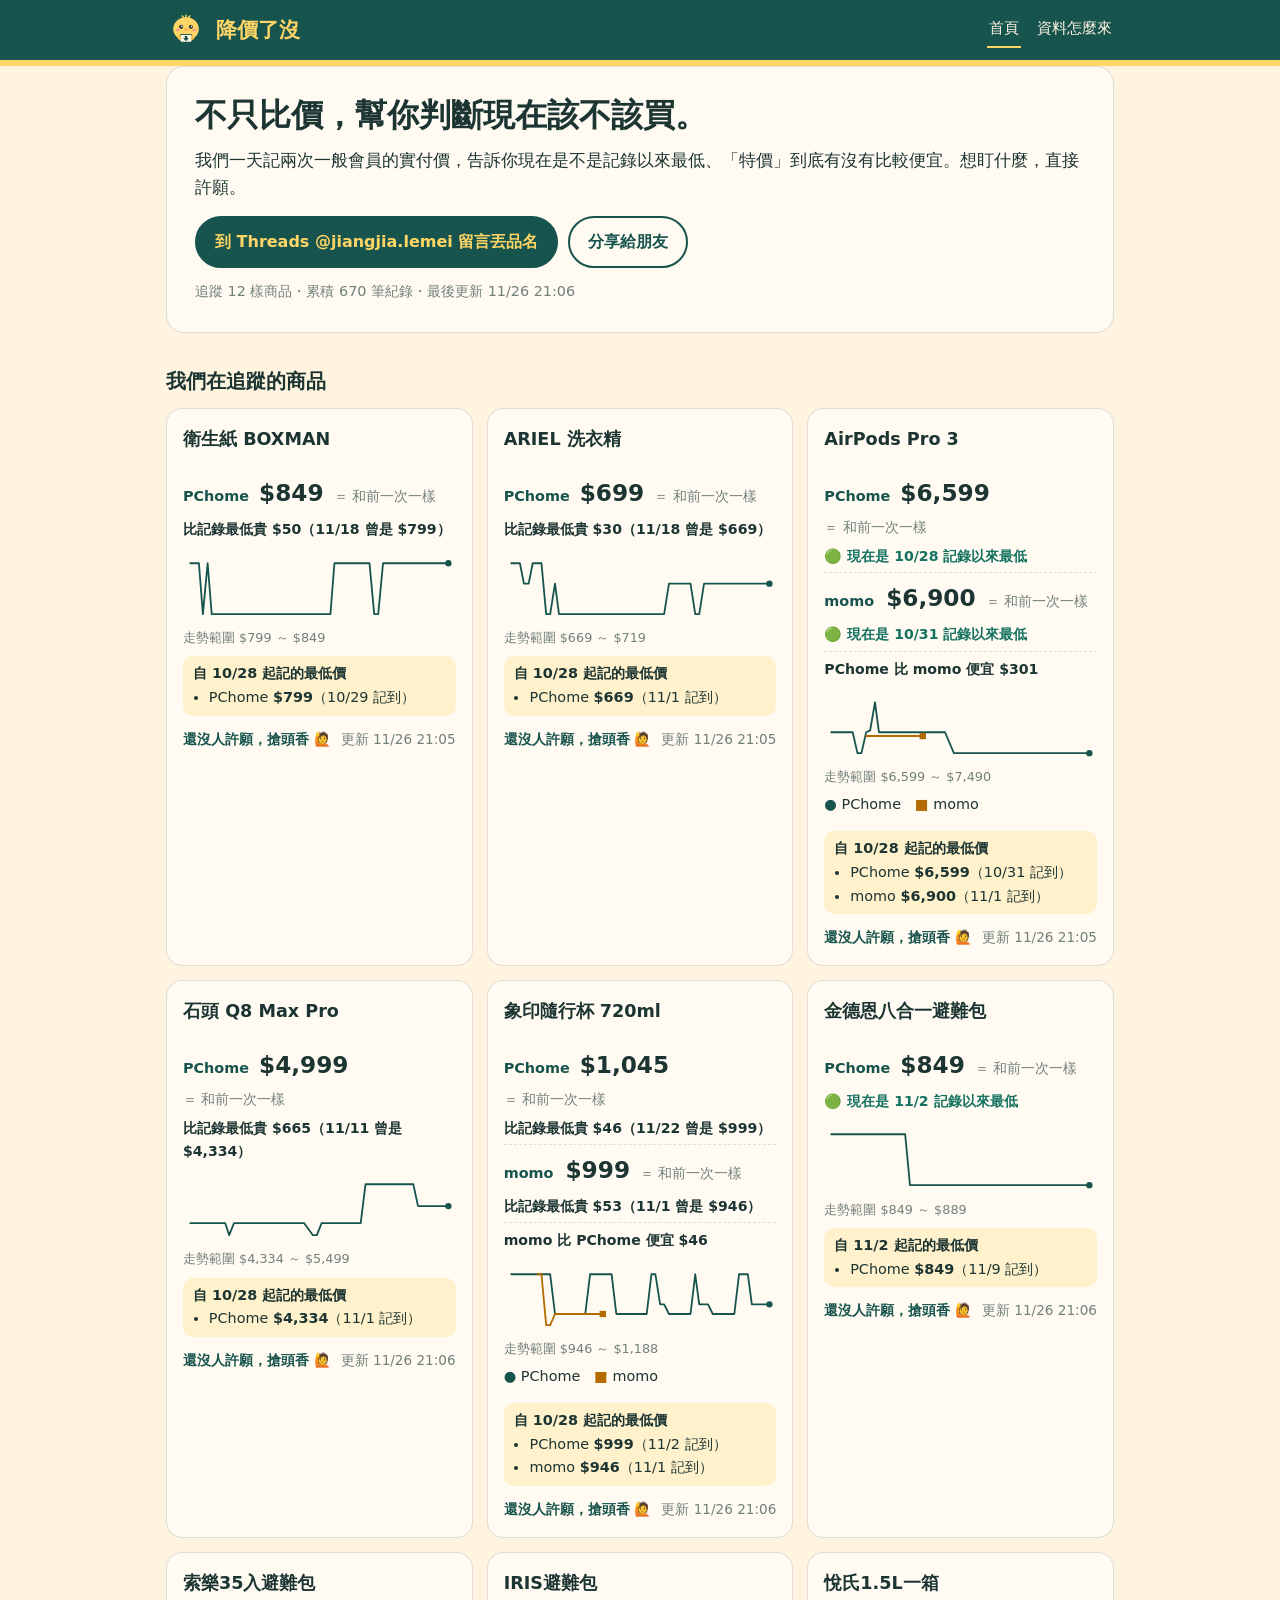
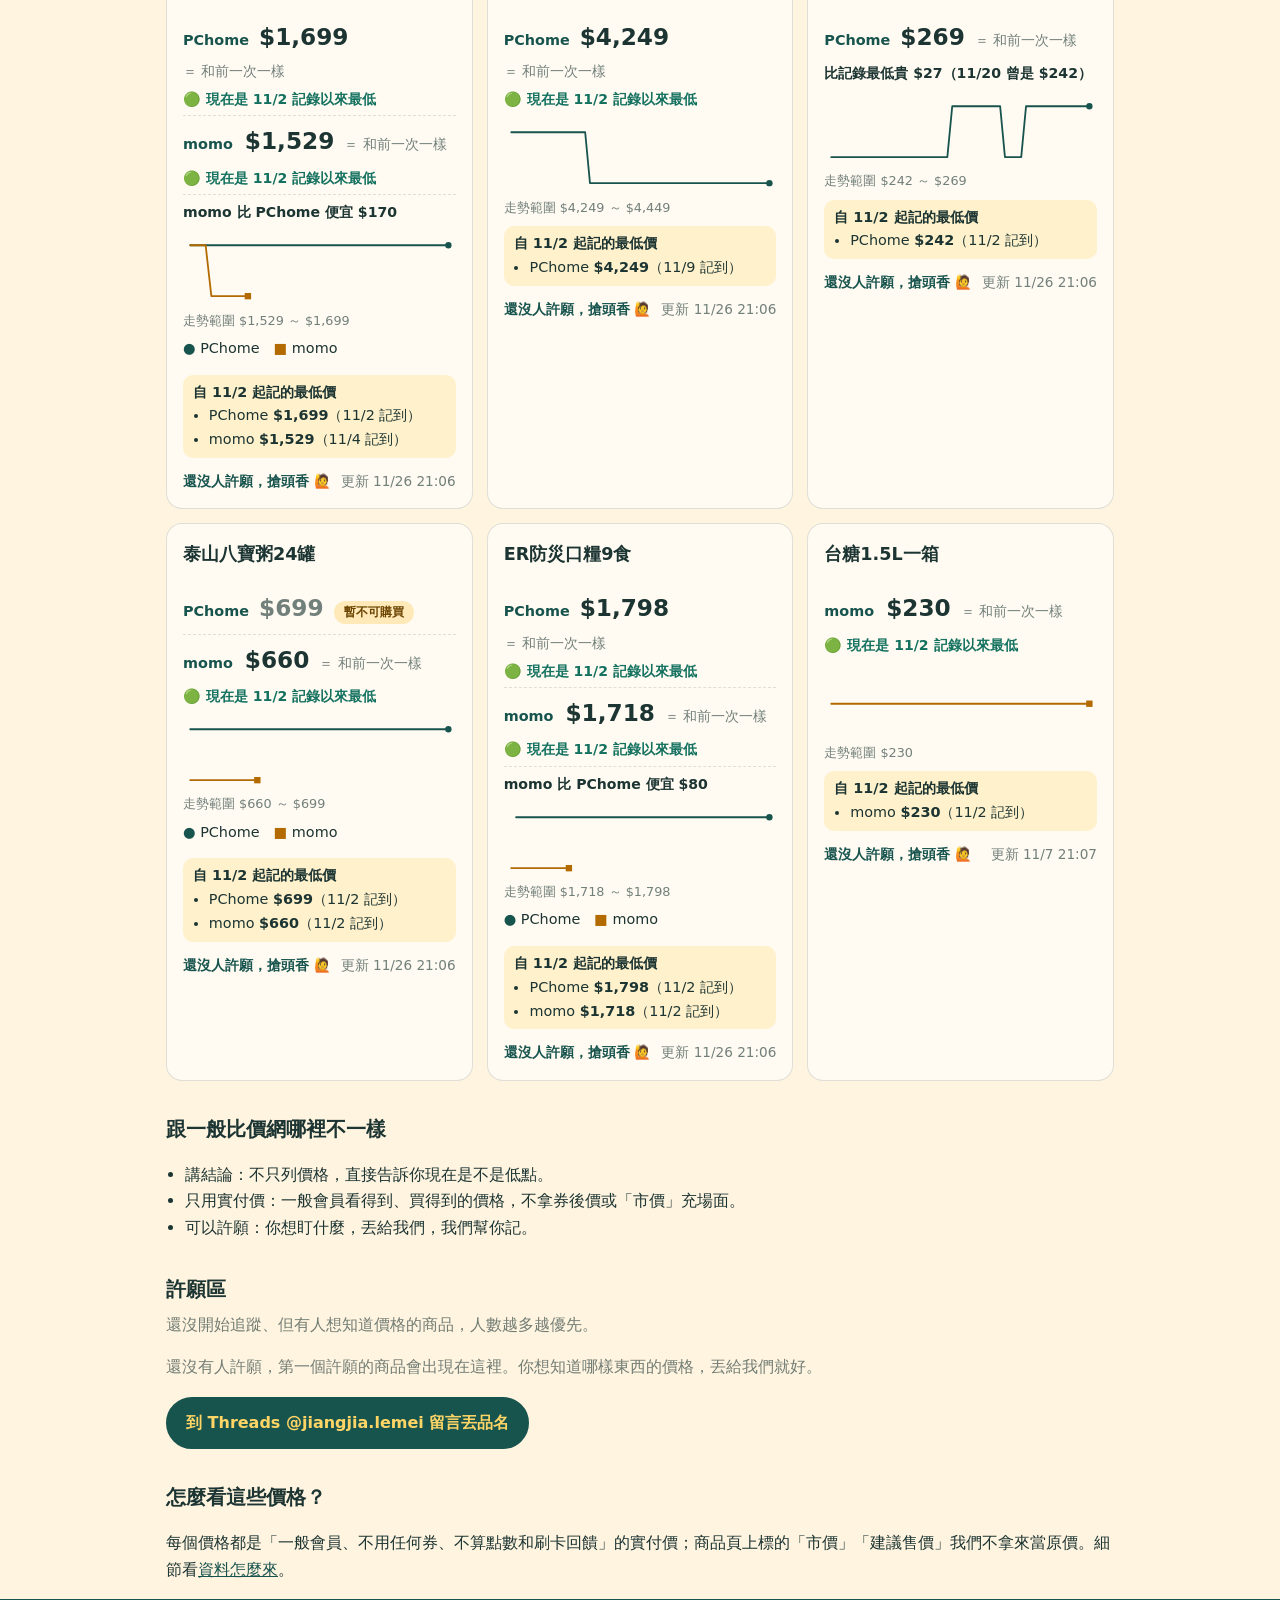
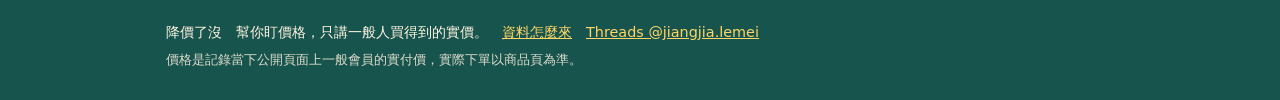
==== commit 784edad2: "網站更新 2026-11-26 21:20" ====
--- a/index.html
+++ b/index.html
@@ -1,2 +1,2 @@
 <!doctype html>
-<html lang="zh-Hant"><head><meta charset="utf-8"><meta name="viewport" content="width=device-width,initial-scale=1"><title>降價了沒｜不只比價，幫你判斷現在該不該買。</title><meta name="description" content="不只比價，幫你判斷現在該不該買。我們一天記兩次一般會員的實付價，告訴你現在是不是記錄以來最低、「特價」到底有沒有比較便宜。想盯什麼，直接許願。"><meta property="og:type" content="website"><meta property="og:locale" content="zh_TW"><meta property="og:site_name" content="降價了沒"><meta property="og:title" content="降價了沒｜不只比價，幫你判斷現在該不該買。"><meta property="og:description" content="不只比價，幫你判斷現在該不該買。我們一天記兩次一般會員的實付價，告訴你現在是不是記錄以來最低、「特價」到底有沒有比較便宜。想盯什麼，直接許願。"><meta property="og:image" content="https://jiangjia-lemei.github.io/assets/cute-2.png"><meta name="twitter:card" content="summary"><meta property="og:url" content="https://jiangjia-lemei.github.io/index.html"><link rel="canonical" href="https://jiangjia-lemei.github.io/index.html"><link rel="icon" href="assets/logo.png"><link rel="stylesheet" href="assets/style.css"></head><body><header class="top"><div class="wrap bar"><a class="brand" href="index.html"><img src="assets/logo.png" alt="" width="40" height="40"><span>降價了沒</span></a><nav><a href="index.html" aria-current="page">首頁</a><a href="about.html">資料怎麼來</a></nav></div></header><main class="wrap"><section class="hero"><h1>不只比價，幫你判斷現在該不該買。</h1><p class="lead">我們一天記兩次一般會員的實付價，告訴你現在是不是記錄以來最低、「特價」到底有沒有比較便宜。想盯什麼，直接許願。</p><div class="actions"><a class="btn primary" href="https://www.threads.com/@jiangjia.lemei" target="_blank" rel="noopener">到 Threads @jiangjia.lemei 留言丟品名</a><button type="button" class="btn ghost" data-share>分享給朋友</button></div><p class="stats">追蹤 12 樣商品・累積 659 筆紀錄・最後更新 11/26 10:06</p></section><section><h2>我們在追蹤的商品</h2><div class="grid"><article class="card"><h3><a href="p/tissue.html">衛生紙 BOXMAN</a></h3><div class="prices"><div class="prow"><span class="pname">PChome</span><span class="pprice">$849</span><span class="delta flat">＝ 和前一次一樣</span></div><p class="pjudge">比記錄最低貴 $50（11/18 曾是 $799）</p></div><a class="spark" href="p/tissue.html" aria-label="看 衛生紙 BOXMAN 的價格紀錄"><svg class="chart" viewBox="0 0 300 72" role="img" aria-label="衛生紙 BOXMAN 價格走勢圖" xmlns="http://www.w3.org/2000/svg"><polyline points="8.0,8.0 8.0,8.0 12.3,8.0 17.6,8.0 22.1,64.0 27.4,8.0 31.9,64.0 37.2,64.0 41.7,64.0 47.0,64.0 51.5,64.0 56.8,64.0 61.3,64.0 66.6,64.0 71.1,64.0 76.4,64.0 80.9,64.0 86.2,64.0 90.7,64.0 96.0,64.0 100.5,64.0 105.8,64.0 110.3,64.0 115.6,64.0 120.1,64.0 125.4,64.0 129.9,64.0 135.2,64.0 145.0,64.0 149.5,64.0 154.8,64.0 159.3,64.0 164.6,64.0 169.1,8.0 174.4,8.0 178.9,8.0 184.2,8.0 188.7,8.0 194.0,8.0 198.5,8.0 203.8,8.0 208.3,8.0 213.6,64.0 218.1,64.0 223.4,8.0 227.9,8.0 233.2,8.0 237.7,8.0 243.0,8.0 247.5,8.0 252.8,8.0 257.3,8.0 262.6,8.0 267.1,8.0 272.4,8.0 276.9,8.0 282.2,8.0 286.7,8.0 292.0,8.0" fill="none" stroke="#18544e" stroke-width="2" stroke-linejoin="round" stroke-linecap="round"/><circle cx="292.0" cy="8.0" r="3.5" fill="#18544e"/></svg></a><p class="range">走勢範圍 $799 ～ $849</p><div class="low"><p class="lowhead">自 10/28 起記的最低價</p><ul><li>PChome <b>$799</b>（10/29 記到）</li></ul></div><p class="meta"><span class="wishn">還沒人許願，搶頭香 🙋</span><span>更新 11/26 10:05</span></p></article><article class="card"><h3><a href="p/laundry.html">ARIEL 洗衣精</a></h3><div class="prices"><div class="prow"><span class="pname">PChome</span><span class="pprice">$699</span><span class="delta flat">＝ 和前一次一樣</span></div><p class="pjudge">比記錄最低貴 $30（11/18 曾是 $669）</p></div><a class="spark" href="p/laundry.html" aria-label="看 ARIEL 洗衣精 的價格紀錄"><svg class="chart" viewBox="0 0 300 72" role="img" aria-label="ARIEL 洗衣精 價格走勢圖" xmlns="http://www.w3.org/2000/svg"><polyline points="8.0,8.0 8.0,8.0 12.3,8.0 17.6,8.0 22.1,30.4 27.4,30.4 31.9,8.0 37.2,8.0 41.7,8.0 47.0,64.0 51.5,64.0 56.8,30.4 61.3,64.0 66.6,64.0 71.1,64.0 76.4,64.0 80.9,64.0 86.2,64.0 90.7,64.0 96.0,64.0 100.5,64.0 105.8,64.0 110.3,64.0 115.6,64.0 120.1,64.0 125.4,64.0 129.9,64.0 135.2,64.0 145.0,64.0 149.5,64.0 154.8,64.0 159.3,64.0 164.6,64.0 169.1,64.0 174.4,64.0 178.9,64.0 184.2,30.4 188.7,30.4 194.0,30.4 198.5,30.4 203.8,30.4 208.3,30.4 213.6,64.0 218.1,64.0 223.4,30.4 227.9,30.4 233.2,30.4 237.7,30.4 243.0,30.4 247.5,30.4 252.8,30.4 257.3,30.4 262.6,30.4 267.1,30.4 276.9,30.4 282.2,30.4 286.7,30.4 292.0,30.4" fill="none" stroke="#18544e" stroke-width="2" stroke-linejoin="round" stroke-linecap="round"/><circle cx="292.0" cy="30.4" r="3.5" fill="#18544e"/></svg></a><p class="range">走勢範圍 $669 ～ $719</p><div class="low"><p class="lowhead">自 10/28 起記的最低價</p><ul><li>PChome <b>$669</b>（11/1 記到）</li></ul></div><p class="meta"><span class="wishn">還沒人許願，搶頭香 🙋</span><span>更新 11/26 10:05</span></p></article><article class="card"><h3><a href="p/airpods.html">AirPods Pro 3</a></h3><div class="prices"><div class="prow"><span class="pname">PChome</span><span class="pprice">$6,599</span><span class="delta flat">＝ 和前一次一樣</span></div><p class="pjudge good">🟢 現在是 10/28 記錄以來最低</p><div class="prow"><span class="pname">momo</span><span class="pprice">$6,900</span><span class="delta flat">＝ 和前一次一樣</span></div><p class="pjudge good">🟢 現在是 10/31 記錄以來最低</p><p class="pjudge cmp">PChome 比 momo 便宜 $301</p></div><a class="spark" href="p/airpods.html" aria-label="看 AirPods Pro 3 的價格紀錄"><svg class="chart" viewBox="0 0 300 72" role="img" aria-label="AirPods Pro 3 價格走勢圖" xmlns="http://www.w3.org/2000/svg"><polyline points="8.0,41.0 8.0,41.0 12.3,41.0 17.6,41.0 22.1,41.0 27.4,41.0 31.9,41.0 37.2,64.0 41.7,64.0 47.0,41.0 51.5,38.9 56.8,8.0 61.3,41.0 66.6,41.0 71.1,41.0 76.4,41.0 80.9,41.0 86.2,41.0 90.7,41.0 96.0,41.0 100.5,41.0 105.8,41.0 110.3,41.0 115.6,41.0 120.1,41.0 125.4,41.0 129.9,41.0 135.2,41.0 145.0,64.0 149.5,64.0 154.8,64.0 159.3,64.0 164.6,64.0 169.1,64.0 174.4,64.0 178.9,64.0 184.2,64.0 188.7,64.0 194.0,64.0 198.5,64.0 203.8,64.0 208.3,64.0 213.6,64.0 218.1,64.0 223.4,64.0 227.9,64.0 233.2,64.0 237.7,64.0 243.0,64.0 247.5,64.0 252.8,64.0 257.3,64.0 262.6,64.0 267.1,64.0 276.9,64.0 282.2,64.0 286.7,64.0 292.0,64.0" fill="none" stroke="#18544e" stroke-width="2" stroke-linejoin="round" stroke-linecap="round"/><circle cx="292.0" cy="64.0" r="3.5" fill="#18544e"/><polyline points="47.0,45.1 51.5,45.1 56.8,45.1 61.3,45.1 66.6,45.1 71.1,45.1 76.4,45.1 80.9,45.1 86.2,45.1 90.7,45.1 96.0,45.1 100.5,45.1 105.8,45.1 110.3,45.1" fill="none" stroke="#b36b00" stroke-width="2" stroke-linejoin="round" stroke-linecap="round"/><rect x="106.8" y="41.6" width="7.0" height="7.0" fill="#b36b00"/></svg></a><p class="range">走勢範圍 $6,599 ～ $7,490</p><p class="legend"><span style="color:#18544e">●</span> PChome　<span style="color:#b36b00">■</span> momo</p><div class="low"><p class="lowhead">自 10/28 起記的最低價</p><ul><li>PChome <b>$6,599</b>（10/31 記到）</li><li>momo <b>$6,900</b>（11/1 記到）</li></ul></div><p class="meta"><span class="wishn">還沒人許願，搶頭香 🙋</span><span>更新 11/26 10:05</span></p></article><article class="card"><h3><a href="p/robovac.html">石頭 Q8 Max Pro</a></h3><div class="prices"><div class="prow"><span class="pname">PChome</span><span class="pprice">$4,999</span><span class="delta flat">＝ 和前一次一樣</span></div><p class="pjudge">比記錄最低貴 $665（11/11 曾是 $4,334）</p></div><a class="spark" href="p/robovac.html" aria-label="看 石頭 Q8 Max Pro 的價格紀錄"><svg class="chart" viewBox="0 0 300 72" role="img" aria-label="石頭 Q8 Max Pro 價格走勢圖" xmlns="http://www.w3.org/2000/svg"><polyline points="8.0,50.7 8.0,50.7 12.3,50.7 17.6,50.7 22.1,50.7 27.4,50.7 31.9,50.7 37.3,50.7 41.7,50.7 47.0,50.7 51.5,64.0 56.8,50.7 61.3,50.7 66.6,50.7 71.1,50.7 76.4,50.7 80.9,50.7 86.2,50.7 90.7,50.7 96.0,50.7 100.5,50.7 105.8,50.7 110.3,50.7 115.6,50.7 120.1,50.7 125.4,50.7 129.9,50.7 135.2,50.7 145.0,64.0 149.5,64.0 154.8,50.7 159.3,50.7 164.6,50.7 169.1,50.7 174.4,50.7 178.9,50.7 184.2,50.7 188.7,50.7 194.0,50.7 198.5,50.7 203.8,8.0 208.3,8.0 213.6,8.0 218.1,8.0 223.4,8.0 227.9,8.0 233.2,8.0 237.7,8.0 243.0,8.0 247.5,8.0 252.8,8.0 257.3,8.0 262.6,32.0 267.1,32.0 272.4,32.0 276.9,32.0 282.2,32.0 286.7,32.0 292.0,32.0" fill="none" stroke="#18544e" stroke-width="2" stroke-linejoin="round" stroke-linecap="round"/><circle cx="292.0" cy="32.0" r="3.5" fill="#18544e"/></svg></a><p class="range">走勢範圍 $4,334 ～ $5,499</p><div class="low"><p class="lowhead">自 10/28 起記的最低價</p><ul><li>PChome <b>$4,334</b>（11/1 記到）</li></ul></div><p class="meta"><span class="wishn">還沒人許願，搶頭香 🙋</span><span>更新 11/26 10:05</span></p></article><article class="card"><h3><a href="p/thermos.html">象印隨行杯 720ml</a></h3><div class="prices"><div class="prow"><span class="pname">PChome</span><span class="pprice">$1,045</span><span class="delta flat">＝ 和前一次一樣</span></div><p class="pjudge">比記錄最低貴 $46（11/22 曾是 $999）</p><div class="prow"><span class="pname">momo</span><span class="pprice">$999</span><span class="delta flat">＝ 和前一次一樣</span></div><p class="pjudge">比記錄最低貴 $53（11/1 曾是 $946）</p><p class="pjudge cmp">momo 比 PChome 便宜 $46</p></div><a class="spark" href="p/thermos.html" aria-label="看 象印隨行杯 720ml 的價格紀錄"><svg class="chart" viewBox="0 0 300 72" role="img" aria-label="象印隨行杯 720ml 價格走勢圖" xmlns="http://www.w3.org/2000/svg"><polyline points="8.0,8.0 8.0,8.0 12.3,8.0 17.6,8.0 22.1,8.0 27.4,8.0 31.9,8.0 37.3,8.0 41.7,8.0 47.0,8.0 51.5,8.0 56.8,51.7 61.3,51.7 66.6,51.7 71.1,51.7 76.4,51.7 80.9,51.7 86.2,51.7 90.7,51.7 96.0,8.0 100.5,8.0 105.8,8.0 110.3,8.0 115.6,8.0 120.1,8.0 125.4,51.7 129.9,51.7 135.2,51.7 145.0,51.7 149.5,51.7 154.8,51.7 159.3,51.7 164.6,8.0 169.1,8.0 174.4,41.1 178.9,41.1 184.2,51.7 188.7,51.7 194.0,51.7 198.5,51.7 203.8,51.7 208.3,51.7 213.6,8.0 218.1,41.1 223.4,41.1 227.9,41.1 233.2,51.7 237.7,51.7 243.0,51.7 247.5,51.7 252.8,51.7 257.3,51.7 262.6,8.0 267.1,8.0 272.4,8.0 276.9,41.1 282.2,41.1 286.7,41.1 292.0,41.1" fill="none" stroke="#18544e" stroke-width="2" stroke-linejoin="round" stroke-linecap="round"/><circle cx="292.0" cy="41.1" r="3.5" fill="#18544e"/><polyline points="37.3,8.0 41.7,8.0 47.0,64.0 51.5,64.0 56.8,51.7 61.3,51.7 66.6,51.7 71.1,51.7 76.4,51.7 80.9,51.7 86.2,51.7 90.7,51.7 96.0,51.7 100.5,51.7 105.8,51.7 110.3,51.7" fill="none" stroke="#b36b00" stroke-width="2" stroke-linejoin="round" stroke-linecap="round"/><rect x="106.8" y="48.2" width="7.0" height="7.0" fill="#b36b00"/></svg></a><p class="range">走勢範圍 $946 ～ $1,188</p><p class="legend"><span style="color:#18544e">●</span> PChome　<span style="color:#b36b00">■</span> momo</p><div class="low"><p class="lowhead">自 10/28 起記的最低價</p><ul><li>PChome <b>$999</b>（11/2 記到）</li><li>momo <b>$946</b>（11/1 記到）</li></ul></div><p class="meta"><span class="wishn">還沒人許願，搶頭香 🙋</span><span>更新 11/26 10:05</span></p></article><article class="card"><h3><a href="p/bag_kde8.html">金德恩八合一避難包</a></h3><div class="prices"><div class="prow"><span class="pname">PChome</span><span class="pprice">$849</span><span class="delta flat">＝ 和前一次一樣</span></div><p class="pjudge good">🟢 現在是 11/2 記錄以來最低</p></div><a class="spark" href="p/bag_kde8.html" aria-label="看 金德恩八合一避難包 的價格紀錄"><svg class="chart" viewBox="0 0 300 72" role="img" aria-label="金德恩八合一避難包 價格走勢圖" xmlns="http://www.w3.org/2000/svg"><polyline points="8.0,8.0 13.4,8.0 19.8,8.0 25.3,8.0 31.7,8.0 37.1,8.0 43.5,8.0 48.9,8.0 55.3,8.0 60.8,8.0 67.2,8.0 72.6,8.0 79.0,8.0 84.4,8.0 90.8,8.0 96.3,64.0 102.7,64.0 114.5,64.0 119.9,64.0 126.3,64.0 131.8,64.0 138.2,64.0 143.6,64.0 150.0,64.0 155.4,64.0 161.8,64.0 167.3,64.0 173.7,64.0 179.1,64.0 185.5,64.0 190.9,64.0 197.3,64.0 202.8,64.0 209.2,64.0 214.6,64.0 221.0,64.0 226.4,64.0 232.8,64.0 238.3,64.0 244.7,64.0 250.1,64.0 256.5,64.0 261.9,64.0 268.4,64.0 273.8,64.0 280.2,64.0 285.6,64.0 292.0,64.0" fill="none" stroke="#18544e" stroke-width="2" stroke-linejoin="round" stroke-linecap="round"/><circle cx="292.0" cy="64.0" r="3.5" fill="#18544e"/></svg></a><p class="range">走勢範圍 $849 ～ $889</p><div class="low"><p class="lowhead">自 11/2 起記的最低價</p><ul><li>PChome <b>$849</b>（11/9 記到）</li></ul></div><p class="meta"><span class="wishn">還沒人許願，搶頭香 🙋</span><span>更新 11/26 10:05</span></p></article><article class="card"><h3><a href="p/bag_solar35.html">索樂35入避難包</a></h3><div class="prices"><div class="prow"><span class="pname">PChome</span><span class="pprice">$1,699</span><span class="delta flat">＝ 和前一次一樣</span></div><p class="pjudge good">🟢 現在是 11/2 記錄以來最低</p><div class="prow"><span class="pname">momo</span><span class="pprice">$1,529</span><span class="delta flat">＝ 和前一次一樣</span></div><p class="pjudge good">🟢 現在是 11/2 記錄以來最低</p><p class="pjudge cmp">momo 比 PChome 便宜 $170</p></div><a class="spark" href="p/bag_solar35.html" aria-label="看 索樂35入避難包 的價格紀錄"><svg class="chart" viewBox="0 0 300 72" role="img" aria-label="索樂35入避難包 價格走勢圖" xmlns="http://www.w3.org/2000/svg"><polyline points="8.0,8.0 13.4,8.0 19.8,8.0 60.8,8.0 67.2,8.0 72.6,8.0 79.0,8.0 84.4,8.0 90.8,8.0 96.3,8.0 102.7,8.0 114.5,8.0 119.9,8.0 126.3,8.0 131.8,8.0 138.2,8.0 143.6,8.0 150.0,8.0 155.4,8.0 161.8,8.0 167.3,8.0 173.7,8.0 179.1,8.0 185.5,8.0 190.9,8.0 197.3,8.0 202.8,8.0 209.2,8.0 214.6,8.0 221.0,8.0 226.4,8.0 232.8,8.0 238.3,8.0 244.7,8.0 250.1,8.0 256.5,8.0 261.9,8.0 268.4,8.0 273.8,8.0 280.2,8.0 285.6,8.0 292.0,8.0" fill="none" stroke="#18544e" stroke-width="2" stroke-linejoin="round" stroke-linecap="round"/><circle cx="292.0" cy="8.0" r="3.5" fill="#18544e"/><polyline points="8.0,8.0 13.4,8.0 19.8,8.0 25.3,8.0 31.7,64.0 37.1,64.0 43.5,64.0 48.9,64.0 55.3,64.0 60.8,64.0 67.2,64.0 72.6,64.0" fill="none" stroke="#b36b00" stroke-width="2" stroke-linejoin="round" stroke-linecap="round"/><rect x="69.1" y="60.5" width="7.0" height="7.0" fill="#b36b00"/></svg></a><p class="range">走勢範圍 $1,529 ～ $1,699</p><p class="legend"><span style="color:#18544e">●</span> PChome　<span style="color:#b36b00">■</span> momo</p><div class="low"><p class="lowhead">自 11/2 起記的最低價</p><ul><li>PChome <b>$1,699</b>（11/2 記到）</li><li>momo <b>$1,529</b>（11/4 記到）</li></ul></div><p class="meta"><span class="wishn">還沒人許願，搶頭香 🙋</span><span>更新 11/26 10:06</span></p></article><article class="card"><h3><a href="p/bag_iris.html">IRIS避難包</a></h3><div class="prices"><div class="prow"><span class="pname">PChome</span><span class="pprice">$4,249</span><span class="delta flat">＝ 和前一次一樣</span></div><p class="pjudge good">🟢 現在是 11/2 記錄以來最低</p></div><a class="spark" href="p/bag_iris.html" aria-label="看 IRIS避難包 的價格紀錄"><svg class="chart" viewBox="0 0 300 72" role="img" aria-label="IRIS避難包 價格走勢圖" xmlns="http://www.w3.org/2000/svg"><polyline points="8.0,8.0 13.4,8.0 19.8,8.0 25.3,8.0 31.7,8.0 37.1,8.0 43.5,8.0 48.9,8.0 55.3,8.0 60.8,8.0 67.2,8.0 72.6,8.0 79.0,8.0 84.4,8.0 90.8,8.0 96.3,64.0 102.7,64.0 114.5,64.0 119.9,64.0 126.3,64.0 131.8,64.0 138.2,64.0 143.6,64.0 150.0,64.0 155.4,64.0 161.8,64.0 167.3,64.0 173.7,64.0 179.1,64.0 185.5,64.0 190.9,64.0 197.3,64.0 202.8,64.0 209.2,64.0 214.6,64.0 221.0,64.0 226.4,64.0 232.8,64.0 238.3,64.0 244.7,64.0 250.1,64.0 256.5,64.0 261.9,64.0 268.4,64.0 273.8,64.0 280.2,64.0 285.6,64.0 292.0,64.0" fill="none" stroke="#18544e" stroke-width="2" stroke-linejoin="round" stroke-linecap="round"/><circle cx="292.0" cy="64.0" r="3.5" fill="#18544e"/></svg></a><p class="range">走勢範圍 $4,249 ～ $4,449</p><div class="low"><p class="lowhead">自 11/2 起記的最低價</p><ul><li>PChome <b>$4,249</b>（11/9 記到）</li></ul></div><p class="meta"><span class="wishn">還沒人許願，搶頭香 🙋</span><span>更新 11/26 10:06</span></p></article><article class="card"><h3><a href="p/water_yes15.html">悅氏1.5L一箱</a></h3><div class="prices"><div class="prow"><span class="pname">PChome</span><span class="pprice">$269</span><span class="delta flat">＝ 和前一次一樣</span></div><p class="pjudge">比記錄最低貴 $27（11/20 曾是 $242）</p></div><a class="spark" href="p/water_yes15.html" aria-label="看 悅氏1.5L一箱 的價格紀錄"><svg class="chart" viewBox="0 0 300 72" role="img" aria-label="悅氏1.5L一箱 價格走勢圖" xmlns="http://www.w3.org/2000/svg"><polyline points="8.0,64.0 13.4,64.0 19.8,64.0 25.3,64.0 31.7,64.0 37.1,64.0 43.5,64.0 48.9,64.0 55.3,64.0 60.8,64.0 67.2,64.0 72.6,64.0 79.0,64.0 84.4,64.0 90.8,64.0 96.3,64.0 102.7,64.0 114.5,64.0 119.9,64.0 126.3,64.0 131.8,64.0 138.2,64.0 143.6,8.0 150.0,8.0 155.4,8.0 161.8,8.0 167.3,8.0 173.7,8.0 179.1,8.0 185.5,8.0 190.9,8.0 197.3,8.0 202.8,64.0 209.2,64.0 214.6,64.0 221.0,64.0 226.4,8.0 232.8,8.0 238.3,8.0 244.7,8.0 250.1,8.0 256.5,8.0 261.9,8.0 268.4,8.0 273.8,8.0 280.2,8.0 285.6,8.0 292.0,8.0" fill="none" stroke="#18544e" stroke-width="2" stroke-linejoin="round" stroke-linecap="round"/><circle cx="292.0" cy="8.0" r="3.5" fill="#18544e"/></svg></a><p class="range">走勢範圍 $242 ～ $269</p><div class="low"><p class="lowhead">自 11/2 起記的最低價</p><ul><li>PChome <b>$242</b>（11/2 記到）</li></ul></div><p class="meta"><span class="wishn">還沒人許願，搶頭香 🙋</span><span>更新 11/26 10:06</span></p></article><article class="card"><h3><a href="p/porridge_ts24.html">泰山八寶粥24罐</a></h3><div class="prices"><div class="prow"><span class="pname">PChome</span><span class="pprice muted">$699</span><span class="badge warn">暫不可購買</span></div><div class="prow"><span class="pname">momo</span><span class="pprice">$660</span><span class="delta flat">＝ 和前一次一樣</span></div><p class="pjudge good">🟢 現在是 11/2 記錄以來最低</p></div><a class="spark" href="p/porridge_ts24.html" aria-label="看 泰山八寶粥24罐 的價格紀錄"><svg class="chart" viewBox="0 0 300 72" role="img" aria-label="泰山八寶粥24罐 價格走勢圖" xmlns="http://www.w3.org/2000/svg"><polyline points="8.0,8.0 14.2,8.0 21.5,8.0 27.7,8.0 35.0,8.0 41.2,8.0 48.6,8.0 54.8,8.0 62.1,8.0 68.3,8.0 75.6,8.0 81.8,8.0 89.1,8.0 95.3,8.0 102.7,8.0 108.9,8.0 116.2,8.0 129.7,8.0 135.9,8.0 143.2,8.0 149.4,8.0 156.8,8.0 163.0,8.0 170.3,8.0 176.5,8.0 183.8,8.0 190.0,8.0 197.3,8.0 203.5,8.0 210.9,8.0 217.1,8.0 224.4,8.0 230.6,8.0 237.9,8.0 244.1,8.0 251.4,8.0 257.6,8.0 265.0,8.0 271.1,8.0 278.5,8.0 284.7,8.0 292.0,8.0" fill="none" stroke="#18544e" stroke-width="2" stroke-linejoin="round" stroke-linecap="round"/><circle cx="292.0" cy="8.0" r="3.5" fill="#18544e"/><polyline points="8.0,64.0 14.2,64.0 21.5,64.0 27.7,64.0 35.1,64.0 48.6,64.0 54.8,64.0 62.1,64.0 68.3,64.0 75.6,64.0 81.8,64.0" fill="none" stroke="#b36b00" stroke-width="2" stroke-linejoin="round" stroke-linecap="round"/><rect x="78.3" y="60.5" width="7.0" height="7.0" fill="#b36b00"/></svg></a><p class="range">走勢範圍 $660 ～ $699</p><p class="legend"><span style="color:#18544e">●</span> PChome　<span style="color:#b36b00">■</span> momo</p><div class="low"><p class="lowhead">自 11/2 起記的最低價</p><ul><li>PChome <b>$699</b>（11/2 記到）</li><li>momo <b>$660</b>（11/2 記到）</li></ul></div><p class="meta"><span class="wishn">還沒人許願，搶頭香 🙋</span><span>更新 11/26 10:06</span></p></article><article class="card"><h3><a href="p/ration_er9.html">ER防災口糧9食</a></h3><div class="prices"><div class="prow"><span class="pname">PChome</span><span class="pprice">$1,798</span><span class="delta flat">＝ 和前一次一樣</span></div><p class="pjudge good">🟢 現在是 11/2 記錄以來最低</p><div class="prow"><span class="pname">momo</span><span class="pprice">$1,718</span><span class="delta flat">＝ 和前一次一樣</span></div><p class="pjudge good">🟢 現在是 11/2 記錄以來最低</p><p class="pjudge cmp">momo 比 PChome 便宜 $80</p></div><a class="spark" href="p/ration_er9.html" aria-label="看 ER防災口糧9食 的價格紀錄"><svg class="chart" viewBox="0 0 300 72" role="img" aria-label="ER防災口糧9食 價格走勢圖" xmlns="http://www.w3.org/2000/svg"><polyline points="13.4,8.0 19.8,8.0 25.3,8.0 31.7,8.0 37.1,8.0 43.5,8.0 48.9,8.0 55.3,8.0 60.8,8.0 67.2,8.0 72.6,8.0 79.0,8.0 84.4,8.0 90.8,8.0 96.3,8.0 102.7,8.0 114.5,8.0 119.9,8.0 126.3,8.0 131.8,8.0 138.2,8.0 143.6,8.0 150.0,8.0 155.4,8.0 161.8,8.0 167.3,8.0 173.7,8.0 179.1,8.0 185.5,8.0 190.9,8.0 197.3,8.0 202.8,8.0 209.2,8.0 214.6,8.0 221.0,8.0 226.4,8.0 232.8,8.0 238.3,8.0 244.7,8.0 250.1,8.0 256.5,8.0 261.9,8.0 268.4,8.0 273.8,8.0 280.2,8.0 285.6,8.0 292.0,8.0" fill="none" stroke="#18544e" stroke-width="2" stroke-linejoin="round" stroke-linecap="round"/><circle cx="292.0" cy="8.0" r="3.5" fill="#18544e"/><polyline points="8.0,64.0 13.4,64.0 19.8,64.0 25.3,64.0 31.7,64.0 37.1,64.0 43.5,64.0 48.9,64.0 55.3,64.0 60.8,64.0 67.2,64.0 72.6,64.0" fill="none" stroke="#b36b00" stroke-width="2" stroke-linejoin="round" stroke-linecap="round"/><rect x="69.1" y="60.5" width="7.0" height="7.0" fill="#b36b00"/></svg></a><p class="range">走勢範圍 $1,718 ～ $1,798</p><p class="legend"><span style="color:#18544e">●</span> PChome　<span style="color:#b36b00">■</span> momo</p><div class="low"><p class="lowhead">自 11/2 起記的最低價</p><ul><li>PChome <b>$1,798</b>（11/2 記到）</li><li>momo <b>$1,718</b>（11/2 記到）</li></ul></div><p class="meta"><span class="wishn">還沒人許願，搶頭香 🙋</span><span>更新 11/26 10:06</span></p></article><article class="card"><h3><a href="p/water_tsg15.html">台糖1.5L一箱</a></h3><div class="prices"><div class="prow"><span class="pname">momo</span><span class="pprice">$230</span><span class="delta flat">＝ 和前一次一樣</span></div><p class="pjudge good">🟢 現在是 11/2 記錄以來最低</p></div><a class="spark" href="p/water_tsg15.html" aria-label="看 台糖1.5L一箱 的價格紀錄"><svg class="chart" viewBox="0 0 300 72" role="img" aria-label="台糖1.5L一箱 價格走勢圖" xmlns="http://www.w3.org/2000/svg"><polyline points="8.0,36.0 31.8,36.0 83.9,36.0 112.1,36.0 135.9,36.0 164.1,36.0 187.9,36.0 216.1,36.0 239.9,36.0 268.1,36.0 292.0,36.0" fill="none" stroke="#b36b00" stroke-width="2" stroke-linejoin="round" stroke-linecap="round"/><rect x="288.5" y="32.5" width="7.0" height="7.0" fill="#b36b00"/></svg></a><p class="range">走勢範圍 $230</p><div class="low"><p class="lowhead">自 11/2 起記的最低價</p><ul><li>momo <b>$230</b>（11/2 記到）</li></ul></div><p class="meta"><span class="wishn">還沒人許願，搶頭香 🙋</span><span>更新 11/7 21:07</span></p></article></div></section><section class="diff"><h2>跟一般比價網哪裡不一樣</h2><ul class="plain"><li>講結論：不只列價格，直接告訴你現在是不是低點。</li><li>只用實付價：一般會員看得到、買得到的價格，不拿券後價或「市價」充場面。</li><li>可以許願：你想盯什麼，丟給我們，我們幫你記。</li></ul></section><section id="wish"><h2>許願區</h2><p class="sub">還沒開始追蹤、但有人想知道價格的商品，人數越多越優先。</p><p class="empty">還沒有人許願，第一個許願的商品會出現在這裡。你想知道哪樣東西的價格，丟給我們就好。</p><div class="actions"><a class="btn primary" href="https://www.threads.com/@jiangjia.lemei" target="_blank" rel="noopener">到 Threads @jiangjia.lemei 留言丟品名</a></div></section><section class="howto"><h2>怎麼看這些價格？</h2><p>每個價格都是「一般會員、不用任何券、不算點數和刷卡回饋」的實付價；商品頁上標的「市價」「建議售價」我們不拿來當原價。細節看<a href="about.html">資料怎麼來</a>。</p></section></main><footer><div class="wrap"><p>降價了沒　幫你盯價格，只講一般人買得到的實價。　<a href="about.html">資料怎麼來</a>　<a href="https://www.threads.com/@jiangjia.lemei" target="_blank" rel="noopener">Threads @jiangjia.lemei</a></p><p class="small">價格是記錄當下公開頁面上一般會員的實付價，實際下單以商品頁為準。</p></div></footer><script src="assets/app.js"></script></body></html>+<html lang="zh-Hant"><head><meta charset="utf-8"><meta name="viewport" content="width=device-width,initial-scale=1"><title>降價了沒｜不只比價，幫你判斷現在該不該買。</title><meta name="description" content="不只比價，幫你判斷現在該不該買。我們一天記兩次一般會員的實付價，告訴你現在是不是記錄以來最低、「特價」到底有沒有比較便宜。想盯什麼，直接許願。"><meta property="og:type" content="website"><meta property="og:locale" content="zh_TW"><meta property="og:site_name" content="降價了沒"><meta property="og:title" content="降價了沒｜不只比價，幫你判斷現在該不該買。"><meta property="og:description" content="不只比價，幫你判斷現在該不該買。我們一天記兩次一般會員的實付價，告訴你現在是不是記錄以來最低、「特價」到底有沒有比較便宜。想盯什麼，直接許願。"><meta property="og:image" content="https://jiangjia-lemei.github.io/assets/cute-2.png"><meta name="twitter:card" content="summary"><meta property="og:url" content="https://jiangjia-lemei.github.io/index.html"><link rel="canonical" href="https://jiangjia-lemei.github.io/index.html"><link rel="icon" href="assets/logo.png"><link rel="stylesheet" href="assets/style.css"></head><body><header class="top"><div class="wrap bar"><a class="brand" href="index.html"><img src="assets/logo.png" alt="" width="40" height="40"><span>降價了沒</span></a><nav><a href="index.html" aria-current="page">首頁</a><a href="about.html">資料怎麼來</a></nav></div></header><main class="wrap"><section class="hero"><h1>不只比價，幫你判斷現在該不該買。</h1><p class="lead">我們一天記兩次一般會員的實付價，告訴你現在是不是記錄以來最低、「特價」到底有沒有比較便宜。想盯什麼，直接許願。</p><div class="actions"><a class="btn primary" href="https://www.threads.com/@jiangjia.lemei" target="_blank" rel="noopener">到 Threads @jiangjia.lemei 留言丟品名</a><button type="button" class="btn ghost" data-share>分享給朋友</button></div><p class="stats">追蹤 12 樣商品・累積 670 筆紀錄・最後更新 11/26 21:06</p></section><section><h2>我們在追蹤的商品</h2><div class="grid"><article class="card"><h3><a href="p/tissue.html">衛生紙 BOXMAN</a></h3><div class="prices"><div class="prow"><span class="pname">PChome</span><span class="pprice">$849</span><span class="delta flat">＝ 和前一次一樣</span></div><p class="pjudge">比記錄最低貴 $50（11/18 曾是 $799）</p></div><a class="spark" href="p/tissue.html" aria-label="看 衛生紙 BOXMAN 的價格紀錄"><svg class="chart" viewBox="0 0 300 72" role="img" aria-label="衛生紙 BOXMAN 價格走勢圖" xmlns="http://www.w3.org/2000/svg"><polyline points="8.0,8.0 8.0,8.0 12.3,8.0 17.5,8.0 21.9,64.0 27.1,8.0 31.6,64.0 36.8,64.0 41.2,64.0 46.4,64.0 50.8,64.0 56.1,64.0 60.5,64.0 65.7,64.0 70.1,64.0 75.4,64.0 79.8,64.0 85.0,64.0 89.4,64.0 94.7,64.0 99.1,64.0 104.3,64.0 108.7,64.0 113.9,64.0 118.4,64.0 123.6,64.0 128.0,64.0 133.2,64.0 142.9,64.0 147.3,64.0 152.5,64.0 157.0,64.0 162.2,64.0 166.6,8.0 171.8,8.0 176.2,8.0 181.5,8.0 185.9,8.0 191.1,8.0 195.5,8.0 200.8,8.0 205.2,8.0 210.4,64.0 214.8,64.0 220.1,8.0 224.5,8.0 229.7,8.0 234.1,8.0 239.3,8.0 243.8,8.0 249.0,8.0 253.4,8.0 258.6,8.0 263.1,8.0 268.3,8.0 272.7,8.0 277.9,8.0 282.4,8.0 287.6,8.0 292.0,8.0" fill="none" stroke="#18544e" stroke-width="2" stroke-linejoin="round" stroke-linecap="round"/><circle cx="292.0" cy="8.0" r="3.5" fill="#18544e"/></svg></a><p class="range">走勢範圍 $799 ～ $849</p><div class="low"><p class="lowhead">自 10/28 起記的最低價</p><ul><li>PChome <b>$799</b>（10/29 記到）</li></ul></div><p class="meta"><span class="wishn">還沒人許願，搶頭香 🙋</span><span>更新 11/26 21:05</span></p></article><article class="card"><h3><a href="p/laundry.html">ARIEL 洗衣精</a></h3><div class="prices"><div class="prow"><span class="pname">PChome</span><span class="pprice">$699</span><span class="delta flat">＝ 和前一次一樣</span></div><p class="pjudge">比記錄最低貴 $30（11/18 曾是 $669）</p></div><a class="spark" href="p/laundry.html" aria-label="看 ARIEL 洗衣精 的價格紀錄"><svg class="chart" viewBox="0 0 300 72" role="img" aria-label="ARIEL 洗衣精 價格走勢圖" xmlns="http://www.w3.org/2000/svg"><polyline points="8.0,8.0 8.0,8.0 12.3,8.0 17.5,8.0 21.9,30.4 27.1,30.4 31.6,8.0 36.8,8.0 41.2,8.0 46.4,64.0 50.8,64.0 56.1,30.4 60.5,64.0 65.7,64.0 70.1,64.0 75.4,64.0 79.8,64.0 85.0,64.0 89.4,64.0 94.7,64.0 99.1,64.0 104.3,64.0 108.7,64.0 113.9,64.0 118.4,64.0 123.6,64.0 128.0,64.0 133.2,64.0 142.9,64.0 147.3,64.0 152.5,64.0 157.0,64.0 162.2,64.0 166.6,64.0 171.8,64.0 176.2,64.0 181.5,30.4 185.9,30.4 191.1,30.4 195.5,30.4 200.8,30.4 205.2,30.4 210.4,64.0 214.8,64.0 220.1,30.4 224.5,30.4 229.7,30.4 234.1,30.4 239.3,30.4 243.8,30.4 249.0,30.4 253.4,30.4 258.6,30.4 263.1,30.4 272.7,30.4 277.9,30.4 282.4,30.4 287.6,30.4 292.0,30.4" fill="none" stroke="#18544e" stroke-width="2" stroke-linejoin="round" stroke-linecap="round"/><circle cx="292.0" cy="30.4" r="3.5" fill="#18544e"/></svg></a><p class="range">走勢範圍 $669 ～ $719</p><div class="low"><p class="lowhead">自 10/28 起記的最低價</p><ul><li>PChome <b>$669</b>（11/1 記到）</li></ul></div><p class="meta"><span class="wishn">還沒人許願，搶頭香 🙋</span><span>更新 11/26 21:05</span></p></article><article class="card"><h3><a href="p/airpods.html">AirPods Pro 3</a></h3><div class="prices"><div class="prow"><span class="pname">PChome</span><span class="pprice">$6,599</span><span class="delta flat">＝ 和前一次一樣</span></div><p class="pjudge good">🟢 現在是 10/28 記錄以來最低</p><div class="prow"><span class="pname">momo</span><span class="pprice">$6,900</span><span class="delta flat">＝ 和前一次一樣</span></div><p class="pjudge good">🟢 現在是 10/31 記錄以來最低</p><p class="pjudge cmp">PChome 比 momo 便宜 $301</p></div><a class="spark" href="p/airpods.html" aria-label="看 AirPods Pro 3 的價格紀錄"><svg class="chart" viewBox="0 0 300 72" role="img" aria-label="AirPods Pro 3 價格走勢圖" xmlns="http://www.w3.org/2000/svg"><polyline points="8.0,41.0 8.0,41.0 12.3,41.0 17.5,41.0 21.9,41.0 27.1,41.0 31.6,41.0 36.8,64.0 41.2,64.0 46.4,41.0 50.8,38.9 56.1,8.0 60.5,41.0 65.7,41.0 70.1,41.0 75.4,41.0 79.8,41.0 85.0,41.0 89.4,41.0 94.7,41.0 99.1,41.0 104.3,41.0 108.7,41.0 113.9,41.0 118.4,41.0 123.6,41.0 128.0,41.0 133.2,41.0 142.9,64.0 147.3,64.0 152.5,64.0 157.0,64.0 162.2,64.0 166.6,64.0 171.8,64.0 176.2,64.0 181.5,64.0 185.9,64.0 191.1,64.0 195.5,64.0 200.8,64.0 205.2,64.0 210.4,64.0 214.8,64.0 220.1,64.0 224.5,64.0 229.7,64.0 234.1,64.0 239.3,64.0 243.8,64.0 249.0,64.0 253.4,64.0 258.6,64.0 263.1,64.0 272.7,64.0 277.9,64.0 282.4,64.0 287.6,64.0 292.0,64.0" fill="none" stroke="#18544e" stroke-width="2" stroke-linejoin="round" stroke-linecap="round"/><circle cx="292.0" cy="64.0" r="3.5" fill="#18544e"/><polyline points="46.4,45.1 50.8,45.1 56.1,45.1 60.5,45.1 65.7,45.1 70.1,45.1 75.4,45.1 79.8,45.1 85.0,45.1 89.4,45.1 94.7,45.1 99.1,45.1 104.3,45.1 108.7,45.1" fill="none" stroke="#b36b00" stroke-width="2" stroke-linejoin="round" stroke-linecap="round"/><rect x="105.2" y="41.6" width="7.0" height="7.0" fill="#b36b00"/></svg></a><p class="range">走勢範圍 $6,599 ～ $7,490</p><p class="legend"><span style="color:#18544e">●</span> PChome　<span style="color:#b36b00">■</span> momo</p><div class="low"><p class="lowhead">自 10/28 起記的最低價</p><ul><li>PChome <b>$6,599</b>（10/31 記到）</li><li>momo <b>$6,900</b>（11/1 記到）</li></ul></div><p class="meta"><span class="wishn">還沒人許願，搶頭香 🙋</span><span>更新 11/26 21:05</span></p></article><article class="card"><h3><a href="p/robovac.html">石頭 Q8 Max Pro</a></h3><div class="prices"><div class="prow"><span class="pname">PChome</span><span class="pprice">$4,999</span><span class="delta flat">＝ 和前一次一樣</span></div><p class="pjudge">比記錄最低貴 $665（11/11 曾是 $4,334）</p></div><a class="spark" href="p/robovac.html" aria-label="看 石頭 Q8 Max Pro 的價格紀錄"><svg class="chart" viewBox="0 0 300 72" role="img" aria-label="石頭 Q8 Max Pro 價格走勢圖" xmlns="http://www.w3.org/2000/svg"><polyline points="8.0,50.7 8.0,50.7 12.3,50.7 17.5,50.7 21.9,50.7 27.1,50.7 31.6,50.7 36.8,50.7 41.2,50.7 46.4,50.7 50.8,64.0 56.1,50.7 60.5,50.7 65.7,50.7 70.1,50.7 75.4,50.7 79.8,50.7 85.0,50.7 89.4,50.7 94.7,50.7 99.1,50.7 104.3,50.7 108.7,50.7 113.9,50.7 118.4,50.7 123.6,50.7 128.0,50.7 133.2,50.7 142.9,64.0 147.3,64.0 152.5,50.7 157.0,50.7 162.2,50.7 166.6,50.7 171.8,50.7 176.2,50.7 181.5,50.7 185.9,50.7 191.1,50.7 195.5,50.7 200.8,8.0 205.2,8.0 210.4,8.0 214.8,8.0 220.1,8.0 224.5,8.0 229.7,8.0 234.1,8.0 239.3,8.0 243.8,8.0 249.0,8.0 253.4,8.0 258.6,32.0 263.1,32.0 268.3,32.0 272.7,32.0 277.9,32.0 282.4,32.0 287.6,32.0 292.0,32.0" fill="none" stroke="#18544e" stroke-width="2" stroke-linejoin="round" stroke-linecap="round"/><circle cx="292.0" cy="32.0" r="3.5" fill="#18544e"/></svg></a><p class="range">走勢範圍 $4,334 ～ $5,499</p><div class="low"><p class="lowhead">自 10/28 起記的最低價</p><ul><li>PChome <b>$4,334</b>（11/1 記到）</li></ul></div><p class="meta"><span class="wishn">還沒人許願，搶頭香 🙋</span><span>更新 11/26 21:06</span></p></article><article class="card"><h3><a href="p/thermos.html">象印隨行杯 720ml</a></h3><div class="prices"><div class="prow"><span class="pname">PChome</span><span class="pprice">$1,045</span><span class="delta flat">＝ 和前一次一樣</span></div><p class="pjudge">比記錄最低貴 $46（11/22 曾是 $999）</p><div class="prow"><span class="pname">momo</span><span class="pprice">$999</span><span class="delta flat">＝ 和前一次一樣</span></div><p class="pjudge">比記錄最低貴 $53（11/1 曾是 $946）</p><p class="pjudge cmp">momo 比 PChome 便宜 $46</p></div><a class="spark" href="p/thermos.html" aria-label="看 象印隨行杯 720ml 的價格紀錄"><svg class="chart" viewBox="0 0 300 72" role="img" aria-label="象印隨行杯 720ml 價格走勢圖" xmlns="http://www.w3.org/2000/svg"><polyline points="8.0,8.0 8.0,8.0 12.3,8.0 17.5,8.0 21.9,8.0 27.1,8.0 31.6,8.0 36.8,8.0 41.2,8.0 46.4,8.0 50.8,8.0 56.1,51.7 60.5,51.7 65.7,51.7 70.1,51.7 75.4,51.7 79.8,51.7 85.0,51.7 89.4,51.7 94.7,8.0 99.1,8.0 104.3,8.0 108.7,8.0 113.9,8.0 118.4,8.0 123.6,51.7 128.0,51.7 133.2,51.7 142.9,51.7 147.3,51.7 152.5,51.7 157.0,51.7 162.2,8.0 166.6,8.0 171.8,41.1 176.2,41.1 181.5,51.7 185.9,51.7 191.1,51.7 195.5,51.7 200.8,51.7 205.2,51.7 210.4,8.0 214.8,41.1 220.1,41.1 224.5,41.1 229.7,51.7 234.1,51.7 239.3,51.7 243.8,51.7 249.0,51.7 253.4,51.7 258.6,8.0 263.1,8.0 268.3,8.0 272.7,41.1 277.9,41.1 282.4,41.1 287.6,41.1 292.0,41.1" fill="none" stroke="#18544e" stroke-width="2" stroke-linejoin="round" stroke-linecap="round"/><circle cx="292.0" cy="41.1" r="3.5" fill="#18544e"/><polyline points="36.9,8.0 41.2,8.0 46.4,64.0 50.8,64.0 56.1,51.7 60.5,51.7 65.7,51.7 70.1,51.7 75.4,51.7 79.8,51.7 85.0,51.7 89.4,51.7 94.7,51.7 99.1,51.7 104.3,51.7 108.7,51.7" fill="none" stroke="#b36b00" stroke-width="2" stroke-linejoin="round" stroke-linecap="round"/><rect x="105.2" y="48.2" width="7.0" height="7.0" fill="#b36b00"/></svg></a><p class="range">走勢範圍 $946 ～ $1,188</p><p class="legend"><span style="color:#18544e">●</span> PChome　<span style="color:#b36b00">■</span> momo</p><div class="low"><p class="lowhead">自 10/28 起記的最低價</p><ul><li>PChome <b>$999</b>（11/2 記到）</li><li>momo <b>$946</b>（11/1 記到）</li></ul></div><p class="meta"><span class="wishn">還沒人許願，搶頭香 🙋</span><span>更新 11/26 21:06</span></p></article><article class="card"><h3><a href="p/bag_kde8.html">金德恩八合一避難包</a></h3><div class="prices"><div class="prow"><span class="pname">PChome</span><span class="pprice">$849</span><span class="delta flat">＝ 和前一次一樣</span></div><p class="pjudge good">🟢 現在是 11/2 記錄以來最低</p></div><a class="spark" href="p/bag_kde8.html" aria-label="看 金德恩八合一避難包 的價格紀錄"><svg class="chart" viewBox="0 0 300 72" role="img" aria-label="金德恩八合一避難包 價格走勢圖" xmlns="http://www.w3.org/2000/svg"><polyline points="8.0,8.0 13.3,8.0 19.6,8.0 24.9,8.0 31.2,8.0 36.5,8.0 42.8,8.0 48.2,8.0 54.4,8.0 59.8,8.0 66.1,8.0 71.4,8.0 77.7,8.0 83.0,8.0 89.3,8.0 94.6,64.0 100.9,64.0 112.5,64.0 117.8,64.0 124.1,64.0 129.4,64.0 135.7,64.0 141.0,64.0 147.3,64.0 152.7,64.0 158.9,64.0 164.3,64.0 170.6,64.0 175.9,64.0 182.2,64.0 187.5,64.0 193.8,64.0 199.1,64.0 205.4,64.0 210.7,64.0 217.0,64.0 222.3,64.0 228.6,64.0 233.9,64.0 240.2,64.0 245.5,64.0 251.8,64.0 257.2,64.0 263.5,64.0 268.8,64.0 275.1,64.0 280.4,64.0 286.7,64.0 292.0,64.0" fill="none" stroke="#18544e" stroke-width="2" stroke-linejoin="round" stroke-linecap="round"/><circle cx="292.0" cy="64.0" r="3.5" fill="#18544e"/></svg></a><p class="range">走勢範圍 $849 ～ $889</p><div class="low"><p class="lowhead">自 11/2 起記的最低價</p><ul><li>PChome <b>$849</b>（11/9 記到）</li></ul></div><p class="meta"><span class="wishn">還沒人許願，搶頭香 🙋</span><span>更新 11/26 21:06</span></p></article><article class="card"><h3><a href="p/bag_solar35.html">索樂35入避難包</a></h3><div class="prices"><div class="prow"><span class="pname">PChome</span><span class="pprice">$1,699</span><span class="delta flat">＝ 和前一次一樣</span></div><p class="pjudge good">🟢 現在是 11/2 記錄以來最低</p><div class="prow"><span class="pname">momo</span><span class="pprice">$1,529</span><span class="delta flat">＝ 和前一次一樣</span></div><p class="pjudge good">🟢 現在是 11/2 記錄以來最低</p><p class="pjudge cmp">momo 比 PChome 便宜 $170</p></div><a class="spark" href="p/bag_solar35.html" aria-label="看 索樂35入避難包 的價格紀錄"><svg class="chart" viewBox="0 0 300 72" role="img" aria-label="索樂35入避難包 價格走勢圖" xmlns="http://www.w3.org/2000/svg"><polyline points="8.0,8.0 13.3,8.0 19.6,8.0 59.8,8.0 66.1,8.0 71.4,8.0 77.7,8.0 83.0,8.0 89.3,8.0 94.6,8.0 100.9,8.0 112.5,8.0 117.8,8.0 124.1,8.0 129.4,8.0 135.7,8.0 141.0,8.0 147.3,8.0 152.7,8.0 158.9,8.0 164.3,8.0 170.6,8.0 175.9,8.0 182.2,8.0 187.5,8.0 193.8,8.0 199.1,8.0 205.4,8.0 210.7,8.0 217.0,8.0 222.3,8.0 228.6,8.0 233.9,8.0 240.2,8.0 245.5,8.0 251.8,8.0 257.2,8.0 263.5,8.0 268.8,8.0 275.1,8.0 280.4,8.0 286.7,8.0 292.0,8.0" fill="none" stroke="#18544e" stroke-width="2" stroke-linejoin="round" stroke-linecap="round"/><circle cx="292.0" cy="8.0" r="3.5" fill="#18544e"/><polyline points="8.0,8.0 13.3,8.0 19.6,8.0 24.9,8.0 31.2,64.0 36.6,64.0 42.8,64.0 48.2,64.0 54.5,64.0 59.8,64.0 66.1,64.0 71.4,64.0" fill="none" stroke="#b36b00" stroke-width="2" stroke-linejoin="round" stroke-linecap="round"/><rect x="67.9" y="60.5" width="7.0" height="7.0" fill="#b36b00"/></svg></a><p class="range">走勢範圍 $1,529 ～ $1,699</p><p class="legend"><span style="color:#18544e">●</span> PChome　<span style="color:#b36b00">■</span> momo</p><div class="low"><p class="lowhead">自 11/2 起記的最低價</p><ul><li>PChome <b>$1,699</b>（11/2 記到）</li><li>momo <b>$1,529</b>（11/4 記到）</li></ul></div><p class="meta"><span class="wishn">還沒人許願，搶頭香 🙋</span><span>更新 11/26 21:06</span></p></article><article class="card"><h3><a href="p/bag_iris.html">IRIS避難包</a></h3><div class="prices"><div class="prow"><span class="pname">PChome</span><span class="pprice">$4,249</span><span class="delta flat">＝ 和前一次一樣</span></div><p class="pjudge good">🟢 現在是 11/2 記錄以來最低</p></div><a class="spark" href="p/bag_iris.html" aria-label="看 IRIS避難包 的價格紀錄"><svg class="chart" viewBox="0 0 300 72" role="img" aria-label="IRIS避難包 價格走勢圖" xmlns="http://www.w3.org/2000/svg"><polyline points="8.0,8.0 13.3,8.0 19.6,8.0 24.9,8.0 31.2,8.0 36.5,8.0 42.8,8.0 48.2,8.0 54.4,8.0 59.8,8.0 66.1,8.0 71.4,8.0 77.7,8.0 83.0,8.0 89.3,8.0 94.6,64.0 100.9,64.0 112.5,64.0 117.8,64.0 124.1,64.0 129.4,64.0 135.7,64.0 141.1,64.0 147.3,64.0 152.7,64.0 158.9,64.0 164.3,64.0 170.6,64.0 175.9,64.0 182.2,64.0 187.5,64.0 193.8,64.0 199.1,64.0 205.4,64.0 210.7,64.0 217.0,64.0 222.3,64.0 228.6,64.0 233.9,64.0 240.2,64.0 245.5,64.0 251.8,64.0 257.2,64.0 263.5,64.0 268.8,64.0 275.1,64.0 280.4,64.0 286.7,64.0 292.0,64.0" fill="none" stroke="#18544e" stroke-width="2" stroke-linejoin="round" stroke-linecap="round"/><circle cx="292.0" cy="64.0" r="3.5" fill="#18544e"/></svg></a><p class="range">走勢範圍 $4,249 ～ $4,449</p><div class="low"><p class="lowhead">自 11/2 起記的最低價</p><ul><li>PChome <b>$4,249</b>（11/9 記到）</li></ul></div><p class="meta"><span class="wishn">還沒人許願，搶頭香 🙋</span><span>更新 11/26 21:06</span></p></article><article class="card"><h3><a href="p/water_yes15.html">悅氏1.5L一箱</a></h3><div class="prices"><div class="prow"><span class="pname">PChome</span><span class="pprice">$269</span><span class="delta flat">＝ 和前一次一樣</span></div><p class="pjudge">比記錄最低貴 $27（11/20 曾是 $242）</p></div><a class="spark" href="p/water_yes15.html" aria-label="看 悅氏1.5L一箱 的價格紀錄"><svg class="chart" viewBox="0 0 300 72" role="img" aria-label="悅氏1.5L一箱 價格走勢圖" xmlns="http://www.w3.org/2000/svg"><polyline points="8.0,64.0 13.3,64.0 19.6,64.0 24.9,64.0 31.2,64.0 36.5,64.0 42.8,64.0 48.2,64.0 54.4,64.0 59.8,64.0 66.1,64.0 71.4,64.0 77.7,64.0 83.0,64.0 89.3,64.0 94.6,64.0 100.9,64.0 112.5,64.0 117.8,64.0 124.1,64.0 129.4,64.0 135.7,64.0 141.1,8.0 147.3,8.0 152.7,8.0 158.9,8.0 164.3,8.0 170.6,8.0 175.9,8.0 182.2,8.0 187.5,8.0 193.8,8.0 199.1,64.0 205.4,64.0 210.7,64.0 217.0,64.0 222.3,8.0 228.6,8.0 233.9,8.0 240.2,8.0 245.5,8.0 251.8,8.0 257.2,8.0 263.5,8.0 268.8,8.0 275.1,8.0 280.4,8.0 286.7,8.0 292.0,8.0" fill="none" stroke="#18544e" stroke-width="2" stroke-linejoin="round" stroke-linecap="round"/><circle cx="292.0" cy="8.0" r="3.5" fill="#18544e"/></svg></a><p class="range">走勢範圍 $242 ～ $269</p><div class="low"><p class="lowhead">自 11/2 起記的最低價</p><ul><li>PChome <b>$242</b>（11/2 記到）</li></ul></div><p class="meta"><span class="wishn">還沒人許願，搶頭香 🙋</span><span>更新 11/26 21:06</span></p></article><article class="card"><h3><a href="p/porridge_ts24.html">泰山八寶粥24罐</a></h3><div class="prices"><div class="prow"><span class="pname">PChome</span><span class="pprice muted">$699</span><span class="badge warn">暫不可購買</span></div><div class="prow"><span class="pname">momo</span><span class="pprice">$660</span><span class="delta flat">＝ 和前一次一樣</span></div><p class="pjudge good">🟢 現在是 11/2 記錄以來最低</p></div><a class="spark" href="p/porridge_ts24.html" aria-label="看 泰山八寶粥24罐 的價格紀錄"><svg class="chart" viewBox="0 0 300 72" role="img" aria-label="泰山八寶粥24罐 價格走勢圖" xmlns="http://www.w3.org/2000/svg"><polyline points="8.0,8.0 14.2,8.0 21.5,8.0 27.7,8.0 35.0,8.0 41.2,8.0 48.6,8.0 54.8,8.0 62.1,8.0 68.3,8.0 75.6,8.0 81.8,8.0 89.1,8.0 95.3,8.0 102.7,8.0 108.9,8.0 116.2,8.0 129.7,8.0 135.9,8.0 143.2,8.0 149.4,8.0 156.8,8.0 163.0,8.0 170.3,8.0 176.5,8.0 183.8,8.0 190.0,8.0 197.3,8.0 203.5,8.0 210.9,8.0 217.1,8.0 224.4,8.0 230.6,8.0 237.9,8.0 244.1,8.0 251.4,8.0 257.6,8.0 265.0,8.0 271.1,8.0 278.5,8.0 284.7,8.0 292.0,8.0" fill="none" stroke="#18544e" stroke-width="2" stroke-linejoin="round" stroke-linecap="round"/><circle cx="292.0" cy="8.0" r="3.5" fill="#18544e"/><polyline points="8.0,64.0 14.2,64.0 21.5,64.0 27.7,64.0 35.1,64.0 48.6,64.0 54.8,64.0 62.1,64.0 68.3,64.0 75.6,64.0 81.8,64.0" fill="none" stroke="#b36b00" stroke-width="2" stroke-linejoin="round" stroke-linecap="round"/><rect x="78.3" y="60.5" width="7.0" height="7.0" fill="#b36b00"/></svg></a><p class="range">走勢範圍 $660 ～ $699</p><p class="legend"><span style="color:#18544e">●</span> PChome　<span style="color:#b36b00">■</span> momo</p><div class="low"><p class="lowhead">自 11/2 起記的最低價</p><ul><li>PChome <b>$699</b>（11/2 記到）</li><li>momo <b>$660</b>（11/2 記到）</li></ul></div><p class="meta"><span class="wishn">還沒人許願，搶頭香 🙋</span><span>更新 11/26 21:06</span></p></article><article class="card"><h3><a href="p/ration_er9.html">ER防災口糧9食</a></h3><div class="prices"><div class="prow"><span class="pname">PChome</span><span class="pprice">$1,798</span><span class="delta flat">＝ 和前一次一樣</span></div><p class="pjudge good">🟢 現在是 11/2 記錄以來最低</p><div class="prow"><span class="pname">momo</span><span class="pprice">$1,718</span><span class="delta flat">＝ 和前一次一樣</span></div><p class="pjudge good">🟢 現在是 11/2 記錄以來最低</p><p class="pjudge cmp">momo 比 PChome 便宜 $80</p></div><a class="spark" href="p/ration_er9.html" aria-label="看 ER防災口糧9食 的價格紀錄"><svg class="chart" viewBox="0 0 300 72" role="img" aria-label="ER防災口糧9食 價格走勢圖" xmlns="http://www.w3.org/2000/svg"><polyline points="13.3,8.0 19.6,8.0 24.9,8.0 31.2,8.0 36.5,8.0 42.8,8.0 48.2,8.0 54.4,8.0 59.8,8.0 66.1,8.0 71.4,8.0 77.7,8.0 83.0,8.0 89.3,8.0 94.6,8.0 100.9,8.0 112.5,8.0 117.8,8.0 124.1,8.0 129.4,8.0 135.7,8.0 141.0,8.0 147.3,8.0 152.7,8.0 158.9,8.0 164.3,8.0 170.6,8.0 175.9,8.0 182.2,8.0 187.5,8.0 193.8,8.0 199.1,8.0 205.4,8.0 210.7,8.0 217.0,8.0 222.3,8.0 228.6,8.0 233.9,8.0 240.2,8.0 245.5,8.0 251.8,8.0 257.2,8.0 263.5,8.0 268.8,8.0 275.1,8.0 280.4,8.0 286.7,8.0 292.0,8.0" fill="none" stroke="#18544e" stroke-width="2" stroke-linejoin="round" stroke-linecap="round"/><circle cx="292.0" cy="8.0" r="3.5" fill="#18544e"/><polyline points="8.0,64.0 13.3,64.0 19.6,64.0 24.9,64.0 31.2,64.0 36.5,64.0 42.8,64.0 48.2,64.0 54.4,64.0 59.8,64.0 66.1,64.0 71.4,64.0" fill="none" stroke="#b36b00" stroke-width="2" stroke-linejoin="round" stroke-linecap="round"/><rect x="67.9" y="60.5" width="7.0" height="7.0" fill="#b36b00"/></svg></a><p class="range">走勢範圍 $1,718 ～ $1,798</p><p class="legend"><span style="color:#18544e">●</span> PChome　<span style="color:#b36b00">■</span> momo</p><div class="low"><p class="lowhead">自 11/2 起記的最低價</p><ul><li>PChome <b>$1,798</b>（11/2 記到）</li><li>momo <b>$1,718</b>（11/2 記到）</li></ul></div><p class="meta"><span class="wishn">還沒人許願，搶頭香 🙋</span><span>更新 11/26 21:06</span></p></article><article class="card"><h3><a href="p/water_tsg15.html">台糖1.5L一箱</a></h3><div class="prices"><div class="prow"><span class="pname">momo</span><span class="pprice">$230</span><span class="delta flat">＝ 和前一次一樣</span></div><p class="pjudge good">🟢 現在是 11/2 記錄以來最低</p></div><a class="spark" href="p/water_tsg15.html" aria-label="看 台糖1.5L一箱 的價格紀錄"><svg class="chart" viewBox="0 0 300 72" role="img" aria-label="台糖1.5L一箱 價格走勢圖" xmlns="http://www.w3.org/2000/svg"><polyline points="8.0,36.0 31.8,36.0 83.9,36.0 112.1,36.0 135.9,36.0 164.1,36.0 187.9,36.0 216.1,36.0 239.9,36.0 268.1,36.0 292.0,36.0" fill="none" stroke="#b36b00" stroke-width="2" stroke-linejoin="round" stroke-linecap="round"/><rect x="288.5" y="32.5" width="7.0" height="7.0" fill="#b36b00"/></svg></a><p class="range">走勢範圍 $230</p><div class="low"><p class="lowhead">自 11/2 起記的最低價</p><ul><li>momo <b>$230</b>（11/2 記到）</li></ul></div><p class="meta"><span class="wishn">還沒人許願，搶頭香 🙋</span><span>更新 11/7 21:07</span></p></article></div></section><section class="diff"><h2>跟一般比價網哪裡不一樣</h2><ul class="plain"><li>講結論：不只列價格，直接告訴你現在是不是低點。</li><li>只用實付價：一般會員看得到、買得到的價格，不拿券後價或「市價」充場面。</li><li>可以許願：你想盯什麼，丟給我們，我們幫你記。</li></ul></section><section id="wish"><h2>許願區</h2><p class="sub">還沒開始追蹤、但有人想知道價格的商品，人數越多越優先。</p><p class="empty">還沒有人許願，第一個許願的商品會出現在這裡。你想知道哪樣東西的價格，丟給我們就好。</p><div class="actions"><a class="btn primary" href="https://www.threads.com/@jiangjia.lemei" target="_blank" rel="noopener">到 Threads @jiangjia.lemei 留言丟品名</a></div></section><section class="howto"><h2>怎麼看這些價格？</h2><p>每個價格都是「一般會員、不用任何券、不算點數和刷卡回饋」的實付價；商品頁上標的「市價」「建議售價」我們不拿來當原價。細節看<a href="about.html">資料怎麼來</a>。</p></section></main><footer><div class="wrap"><p>降價了沒　幫你盯價格，只講一般人買得到的實價。　<a href="about.html">資料怎麼來</a>　<a href="https://www.threads.com/@jiangjia.lemei" target="_blank" rel="noopener">Threads @jiangjia.lemei</a></p><p class="small">價格是記錄當下公開頁面上一般會員的實付價，實際下單以商品頁為準。</p></div></footer><script src="assets/app.js"></script></body></html>
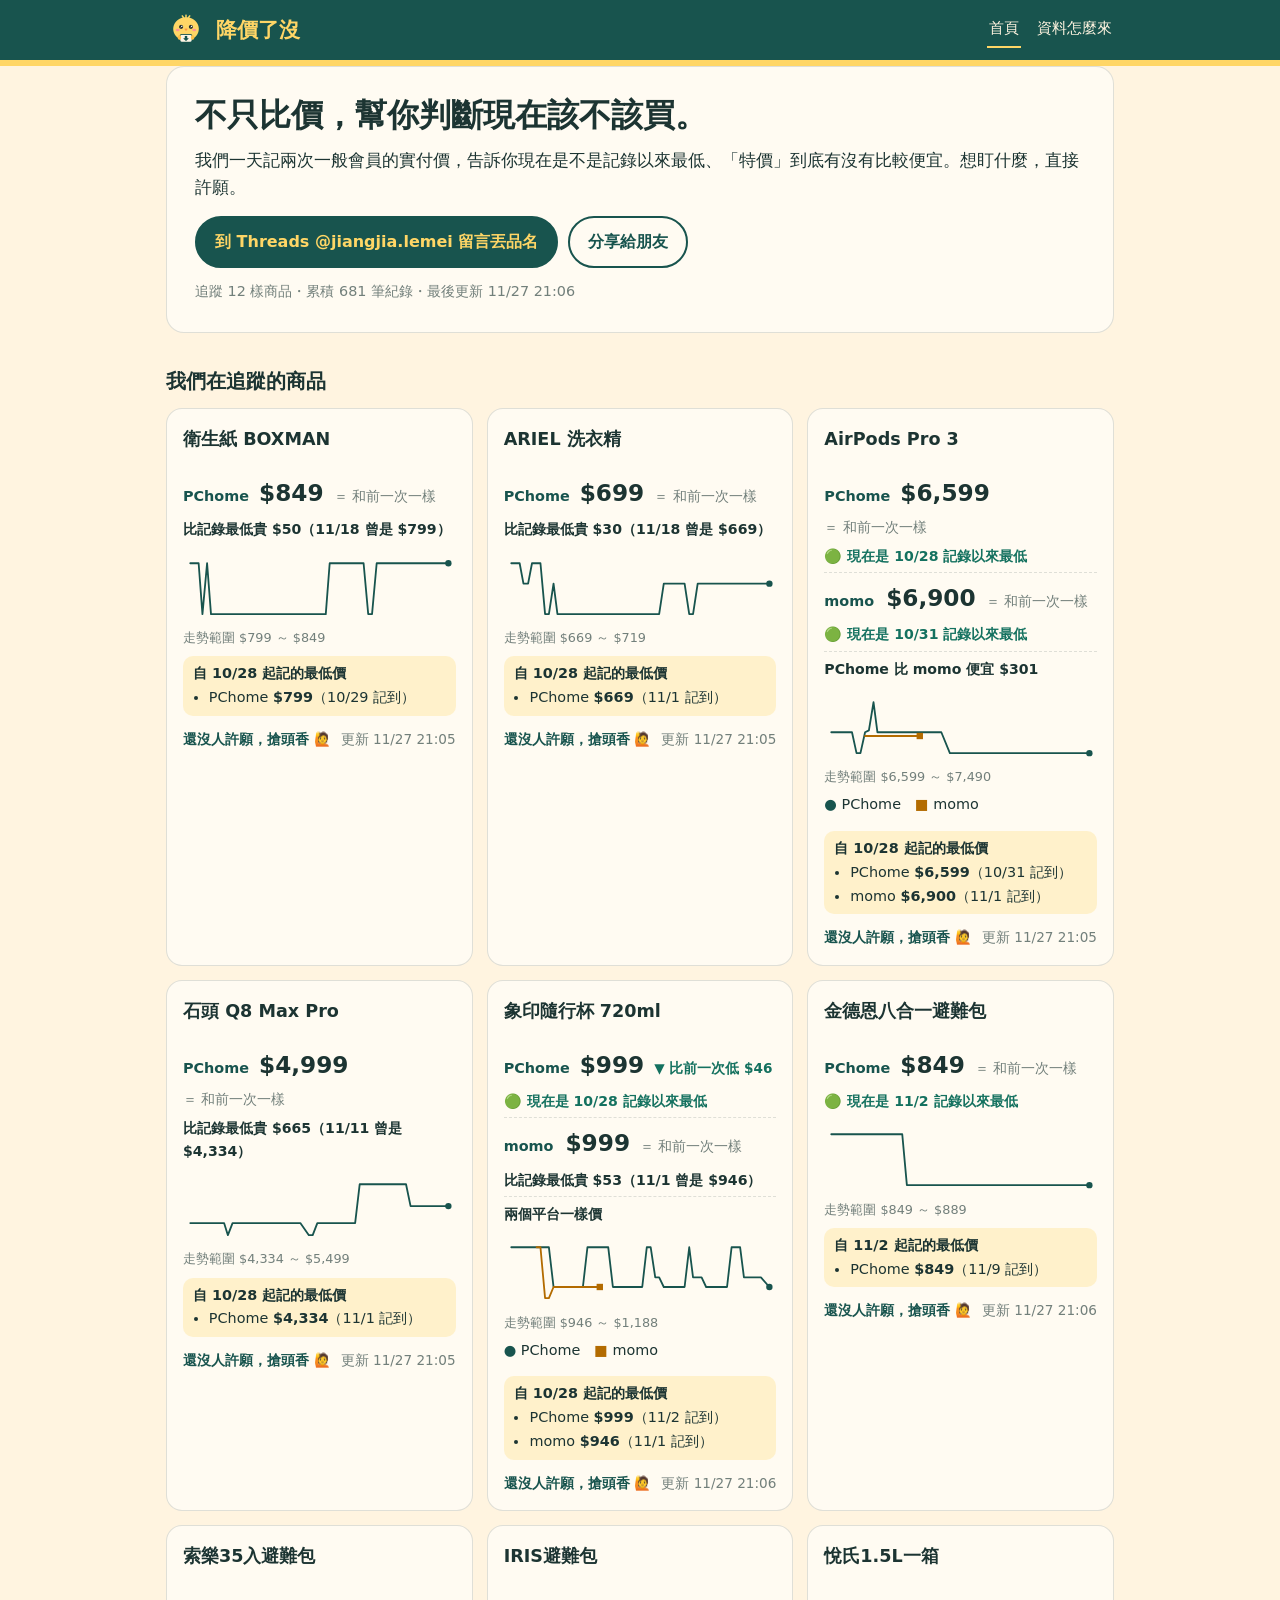
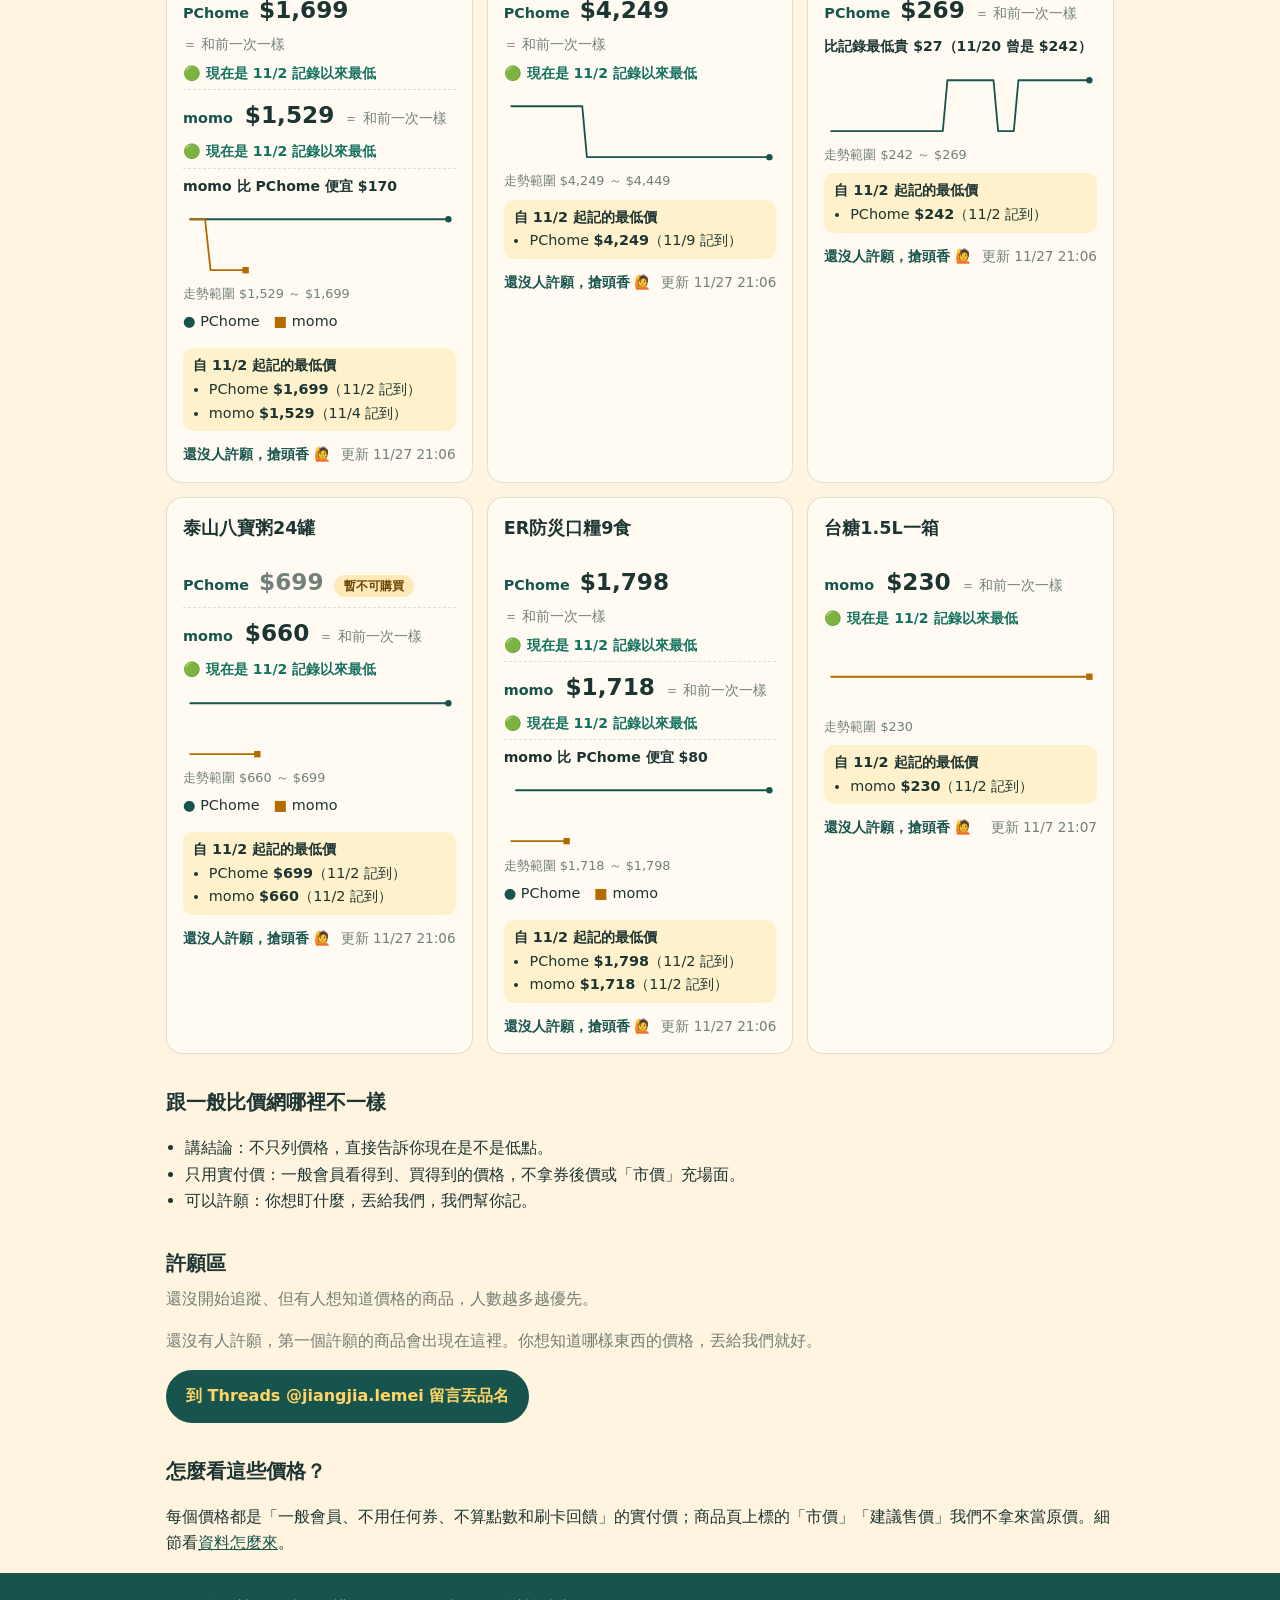
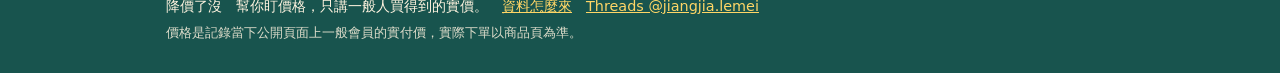
==== commit c90f6276: "網站更新 2026-11-27 21:20" ====
--- a/index.html
+++ b/index.html
@@ -1,2 +1,2 @@
 <!doctype html>
-<html lang="zh-Hant"><head><meta charset="utf-8"><meta name="viewport" content="width=device-width,initial-scale=1"><title>降價了沒｜不只比價，幫你判斷現在該不該買。</title><meta name="description" content="不只比價，幫你判斷現在該不該買。我們一天記兩次一般會員的實付價，告訴你現在是不是記錄以來最低、「特價」到底有沒有比較便宜。想盯什麼，直接許願。"><meta property="og:type" content="website"><meta property="og:locale" content="zh_TW"><meta property="og:site_name" content="降價了沒"><meta property="og:title" content="降價了沒｜不只比價，幫你判斷現在該不該買。"><meta property="og:description" content="不只比價，幫你判斷現在該不該買。我們一天記兩次一般會員的實付價，告訴你現在是不是記錄以來最低、「特價」到底有沒有比較便宜。想盯什麼，直接許願。"><meta property="og:image" content="https://jiangjia-lemei.github.io/assets/cute-2.png"><meta name="twitter:card" content="summary"><meta property="og:url" content="https://jiangjia-lemei.github.io/index.html"><link rel="canonical" href="https://jiangjia-lemei.github.io/index.html"><link rel="icon" href="assets/logo.png"><link rel="stylesheet" href="assets/style.css"></head><body><header class="top"><div class="wrap bar"><a class="brand" href="index.html"><img src="assets/logo.png" alt="" width="40" height="40"><span>降價了沒</span></a><nav><a href="index.html" aria-current="page">首頁</a><a href="about.html">資料怎麼來</a></nav></div></header><main class="wrap"><section class="hero"><h1>不只比價，幫你判斷現在該不該買。</h1><p class="lead">我們一天記兩次一般會員的實付價，告訴你現在是不是記錄以來最低、「特價」到底有沒有比較便宜。想盯什麼，直接許願。</p><div class="actions"><a class="btn primary" href="https://www.threads.com/@jiangjia.lemei" target="_blank" rel="noopener">到 Threads @jiangjia.lemei 留言丟品名</a><button type="button" class="btn ghost" data-share>分享給朋友</button></div><p class="stats">追蹤 12 樣商品・累積 670 筆紀錄・最後更新 11/26 21:06</p></section><section><h2>我們在追蹤的商品</h2><div class="grid"><article class="card"><h3><a href="p/tissue.html">衛生紙 BOXMAN</a></h3><div class="prices"><div class="prow"><span class="pname">PChome</span><span class="pprice">$849</span><span class="delta flat">＝ 和前一次一樣</span></div><p class="pjudge">比記錄最低貴 $50（11/18 曾是 $799）</p></div><a class="spark" href="p/tissue.html" aria-label="看 衛生紙 BOXMAN 的價格紀錄"><svg class="chart" viewBox="0 0 300 72" role="img" aria-label="衛生紙 BOXMAN 價格走勢圖" xmlns="http://www.w3.org/2000/svg"><polyline points="8.0,8.0 8.0,8.0 12.3,8.0 17.5,8.0 21.9,64.0 27.1,8.0 31.6,64.0 36.8,64.0 41.2,64.0 46.4,64.0 50.8,64.0 56.1,64.0 60.5,64.0 65.7,64.0 70.1,64.0 75.4,64.0 79.8,64.0 85.0,64.0 89.4,64.0 94.7,64.0 99.1,64.0 104.3,64.0 108.7,64.0 113.9,64.0 118.4,64.0 123.6,64.0 128.0,64.0 133.2,64.0 142.9,64.0 147.3,64.0 152.5,64.0 157.0,64.0 162.2,64.0 166.6,8.0 171.8,8.0 176.2,8.0 181.5,8.0 185.9,8.0 191.1,8.0 195.5,8.0 200.8,8.0 205.2,8.0 210.4,64.0 214.8,64.0 220.1,8.0 224.5,8.0 229.7,8.0 234.1,8.0 239.3,8.0 243.8,8.0 249.0,8.0 253.4,8.0 258.6,8.0 263.1,8.0 268.3,8.0 272.7,8.0 277.9,8.0 282.4,8.0 287.6,8.0 292.0,8.0" fill="none" stroke="#18544e" stroke-width="2" stroke-linejoin="round" stroke-linecap="round"/><circle cx="292.0" cy="8.0" r="3.5" fill="#18544e"/></svg></a><p class="range">走勢範圍 $799 ～ $849</p><div class="low"><p class="lowhead">自 10/28 起記的最低價</p><ul><li>PChome <b>$799</b>（10/29 記到）</li></ul></div><p class="meta"><span class="wishn">還沒人許願，搶頭香 🙋</span><span>更新 11/26 21:05</span></p></article><article class="card"><h3><a href="p/laundry.html">ARIEL 洗衣精</a></h3><div class="prices"><div class="prow"><span class="pname">PChome</span><span class="pprice">$699</span><span class="delta flat">＝ 和前一次一樣</span></div><p class="pjudge">比記錄最低貴 $30（11/18 曾是 $669）</p></div><a class="spark" href="p/laundry.html" aria-label="看 ARIEL 洗衣精 的價格紀錄"><svg class="chart" viewBox="0 0 300 72" role="img" aria-label="ARIEL 洗衣精 價格走勢圖" xmlns="http://www.w3.org/2000/svg"><polyline points="8.0,8.0 8.0,8.0 12.3,8.0 17.5,8.0 21.9,30.4 27.1,30.4 31.6,8.0 36.8,8.0 41.2,8.0 46.4,64.0 50.8,64.0 56.1,30.4 60.5,64.0 65.7,64.0 70.1,64.0 75.4,64.0 79.8,64.0 85.0,64.0 89.4,64.0 94.7,64.0 99.1,64.0 104.3,64.0 108.7,64.0 113.9,64.0 118.4,64.0 123.6,64.0 128.0,64.0 133.2,64.0 142.9,64.0 147.3,64.0 152.5,64.0 157.0,64.0 162.2,64.0 166.6,64.0 171.8,64.0 176.2,64.0 181.5,30.4 185.9,30.4 191.1,30.4 195.5,30.4 200.8,30.4 205.2,30.4 210.4,64.0 214.8,64.0 220.1,30.4 224.5,30.4 229.7,30.4 234.1,30.4 239.3,30.4 243.8,30.4 249.0,30.4 253.4,30.4 258.6,30.4 263.1,30.4 272.7,30.4 277.9,30.4 282.4,30.4 287.6,30.4 292.0,30.4" fill="none" stroke="#18544e" stroke-width="2" stroke-linejoin="round" stroke-linecap="round"/><circle cx="292.0" cy="30.4" r="3.5" fill="#18544e"/></svg></a><p class="range">走勢範圍 $669 ～ $719</p><div class="low"><p class="lowhead">自 10/28 起記的最低價</p><ul><li>PChome <b>$669</b>（11/1 記到）</li></ul></div><p class="meta"><span class="wishn">還沒人許願，搶頭香 🙋</span><span>更新 11/26 21:05</span></p></article><article class="card"><h3><a href="p/airpods.html">AirPods Pro 3</a></h3><div class="prices"><div class="prow"><span class="pname">PChome</span><span class="pprice">$6,599</span><span class="delta flat">＝ 和前一次一樣</span></div><p class="pjudge good">🟢 現在是 10/28 記錄以來最低</p><div class="prow"><span class="pname">momo</span><span class="pprice">$6,900</span><span class="delta flat">＝ 和前一次一樣</span></div><p class="pjudge good">🟢 現在是 10/31 記錄以來最低</p><p class="pjudge cmp">PChome 比 momo 便宜 $301</p></div><a class="spark" href="p/airpods.html" aria-label="看 AirPods Pro 3 的價格紀錄"><svg class="chart" viewBox="0 0 300 72" role="img" aria-label="AirPods Pro 3 價格走勢圖" xmlns="http://www.w3.org/2000/svg"><polyline points="8.0,41.0 8.0,41.0 12.3,41.0 17.5,41.0 21.9,41.0 27.1,41.0 31.6,41.0 36.8,64.0 41.2,64.0 46.4,41.0 50.8,38.9 56.1,8.0 60.5,41.0 65.7,41.0 70.1,41.0 75.4,41.0 79.8,41.0 85.0,41.0 89.4,41.0 94.7,41.0 99.1,41.0 104.3,41.0 108.7,41.0 113.9,41.0 118.4,41.0 123.6,41.0 128.0,41.0 133.2,41.0 142.9,64.0 147.3,64.0 152.5,64.0 157.0,64.0 162.2,64.0 166.6,64.0 171.8,64.0 176.2,64.0 181.5,64.0 185.9,64.0 191.1,64.0 195.5,64.0 200.8,64.0 205.2,64.0 210.4,64.0 214.8,64.0 220.1,64.0 224.5,64.0 229.7,64.0 234.1,64.0 239.3,64.0 243.8,64.0 249.0,64.0 253.4,64.0 258.6,64.0 263.1,64.0 272.7,64.0 277.9,64.0 282.4,64.0 287.6,64.0 292.0,64.0" fill="none" stroke="#18544e" stroke-width="2" stroke-linejoin="round" stroke-linecap="round"/><circle cx="292.0" cy="64.0" r="3.5" fill="#18544e"/><polyline points="46.4,45.1 50.8,45.1 56.1,45.1 60.5,45.1 65.7,45.1 70.1,45.1 75.4,45.1 79.8,45.1 85.0,45.1 89.4,45.1 94.7,45.1 99.1,45.1 104.3,45.1 108.7,45.1" fill="none" stroke="#b36b00" stroke-width="2" stroke-linejoin="round" stroke-linecap="round"/><rect x="105.2" y="41.6" width="7.0" height="7.0" fill="#b36b00"/></svg></a><p class="range">走勢範圍 $6,599 ～ $7,490</p><p class="legend"><span style="color:#18544e">●</span> PChome　<span style="color:#b36b00">■</span> momo</p><div class="low"><p class="lowhead">自 10/28 起記的最低價</p><ul><li>PChome <b>$6,599</b>（10/31 記到）</li><li>momo <b>$6,900</b>（11/1 記到）</li></ul></div><p class="meta"><span class="wishn">還沒人許願，搶頭香 🙋</span><span>更新 11/26 21:05</span></p></article><article class="card"><h3><a href="p/robovac.html">石頭 Q8 Max Pro</a></h3><div class="prices"><div class="prow"><span class="pname">PChome</span><span class="pprice">$4,999</span><span class="delta flat">＝ 和前一次一樣</span></div><p class="pjudge">比記錄最低貴 $665（11/11 曾是 $4,334）</p></div><a class="spark" href="p/robovac.html" aria-label="看 石頭 Q8 Max Pro 的價格紀錄"><svg class="chart" viewBox="0 0 300 72" role="img" aria-label="石頭 Q8 Max Pro 價格走勢圖" xmlns="http://www.w3.org/2000/svg"><polyline points="8.0,50.7 8.0,50.7 12.3,50.7 17.5,50.7 21.9,50.7 27.1,50.7 31.6,50.7 36.8,50.7 41.2,50.7 46.4,50.7 50.8,64.0 56.1,50.7 60.5,50.7 65.7,50.7 70.1,50.7 75.4,50.7 79.8,50.7 85.0,50.7 89.4,50.7 94.7,50.7 99.1,50.7 104.3,50.7 108.7,50.7 113.9,50.7 118.4,50.7 123.6,50.7 128.0,50.7 133.2,50.7 142.9,64.0 147.3,64.0 152.5,50.7 157.0,50.7 162.2,50.7 166.6,50.7 171.8,50.7 176.2,50.7 181.5,50.7 185.9,50.7 191.1,50.7 195.5,50.7 200.8,8.0 205.2,8.0 210.4,8.0 214.8,8.0 220.1,8.0 224.5,8.0 229.7,8.0 234.1,8.0 239.3,8.0 243.8,8.0 249.0,8.0 253.4,8.0 258.6,32.0 263.1,32.0 268.3,32.0 272.7,32.0 277.9,32.0 282.4,32.0 287.6,32.0 292.0,32.0" fill="none" stroke="#18544e" stroke-width="2" stroke-linejoin="round" stroke-linecap="round"/><circle cx="292.0" cy="32.0" r="3.5" fill="#18544e"/></svg></a><p class="range">走勢範圍 $4,334 ～ $5,499</p><div class="low"><p class="lowhead">自 10/28 起記的最低價</p><ul><li>PChome <b>$4,334</b>（11/1 記到）</li></ul></div><p class="meta"><span class="wishn">還沒人許願，搶頭香 🙋</span><span>更新 11/26 21:06</span></p></article><article class="card"><h3><a href="p/thermos.html">象印隨行杯 720ml</a></h3><div class="prices"><div class="prow"><span class="pname">PChome</span><span class="pprice">$1,045</span><span class="delta flat">＝ 和前一次一樣</span></div><p class="pjudge">比記錄最低貴 $46（11/22 曾是 $999）</p><div class="prow"><span class="pname">momo</span><span class="pprice">$999</span><span class="delta flat">＝ 和前一次一樣</span></div><p class="pjudge">比記錄最低貴 $53（11/1 曾是 $946）</p><p class="pjudge cmp">momo 比 PChome 便宜 $46</p></div><a class="spark" href="p/thermos.html" aria-label="看 象印隨行杯 720ml 的價格紀錄"><svg class="chart" viewBox="0 0 300 72" role="img" aria-label="象印隨行杯 720ml 價格走勢圖" xmlns="http://www.w3.org/2000/svg"><polyline points="8.0,8.0 8.0,8.0 12.3,8.0 17.5,8.0 21.9,8.0 27.1,8.0 31.6,8.0 36.8,8.0 41.2,8.0 46.4,8.0 50.8,8.0 56.1,51.7 60.5,51.7 65.7,51.7 70.1,51.7 75.4,51.7 79.8,51.7 85.0,51.7 89.4,51.7 94.7,8.0 99.1,8.0 104.3,8.0 108.7,8.0 113.9,8.0 118.4,8.0 123.6,51.7 128.0,51.7 133.2,51.7 142.9,51.7 147.3,51.7 152.5,51.7 157.0,51.7 162.2,8.0 166.6,8.0 171.8,41.1 176.2,41.1 181.5,51.7 185.9,51.7 191.1,51.7 195.5,51.7 200.8,51.7 205.2,51.7 210.4,8.0 214.8,41.1 220.1,41.1 224.5,41.1 229.7,51.7 234.1,51.7 239.3,51.7 243.8,51.7 249.0,51.7 253.4,51.7 258.6,8.0 263.1,8.0 268.3,8.0 272.7,41.1 277.9,41.1 282.4,41.1 287.6,41.1 292.0,41.1" fill="none" stroke="#18544e" stroke-width="2" stroke-linejoin="round" stroke-linecap="round"/><circle cx="292.0" cy="41.1" r="3.5" fill="#18544e"/><polyline points="36.9,8.0 41.2,8.0 46.4,64.0 50.8,64.0 56.1,51.7 60.5,51.7 65.7,51.7 70.1,51.7 75.4,51.7 79.8,51.7 85.0,51.7 89.4,51.7 94.7,51.7 99.1,51.7 104.3,51.7 108.7,51.7" fill="none" stroke="#b36b00" stroke-width="2" stroke-linejoin="round" stroke-linecap="round"/><rect x="105.2" y="48.2" width="7.0" height="7.0" fill="#b36b00"/></svg></a><p class="range">走勢範圍 $946 ～ $1,188</p><p class="legend"><span style="color:#18544e">●</span> PChome　<span style="color:#b36b00">■</span> momo</p><div class="low"><p class="lowhead">自 10/28 起記的最低價</p><ul><li>PChome <b>$999</b>（11/2 記到）</li><li>momo <b>$946</b>（11/1 記到）</li></ul></div><p class="meta"><span class="wishn">還沒人許願，搶頭香 🙋</span><span>更新 11/26 21:06</span></p></article><article class="card"><h3><a href="p/bag_kde8.html">金德恩八合一避難包</a></h3><div class="prices"><div class="prow"><span class="pname">PChome</span><span class="pprice">$849</span><span class="delta flat">＝ 和前一次一樣</span></div><p class="pjudge good">🟢 現在是 11/2 記錄以來最低</p></div><a class="spark" href="p/bag_kde8.html" aria-label="看 金德恩八合一避難包 的價格紀錄"><svg class="chart" viewBox="0 0 300 72" role="img" aria-label="金德恩八合一避難包 價格走勢圖" xmlns="http://www.w3.org/2000/svg"><polyline points="8.0,8.0 13.3,8.0 19.6,8.0 24.9,8.0 31.2,8.0 36.5,8.0 42.8,8.0 48.2,8.0 54.4,8.0 59.8,8.0 66.1,8.0 71.4,8.0 77.7,8.0 83.0,8.0 89.3,8.0 94.6,64.0 100.9,64.0 112.5,64.0 117.8,64.0 124.1,64.0 129.4,64.0 135.7,64.0 141.0,64.0 147.3,64.0 152.7,64.0 158.9,64.0 164.3,64.0 170.6,64.0 175.9,64.0 182.2,64.0 187.5,64.0 193.8,64.0 199.1,64.0 205.4,64.0 210.7,64.0 217.0,64.0 222.3,64.0 228.6,64.0 233.9,64.0 240.2,64.0 245.5,64.0 251.8,64.0 257.2,64.0 263.5,64.0 268.8,64.0 275.1,64.0 280.4,64.0 286.7,64.0 292.0,64.0" fill="none" stroke="#18544e" stroke-width="2" stroke-linejoin="round" stroke-linecap="round"/><circle cx="292.0" cy="64.0" r="3.5" fill="#18544e"/></svg></a><p class="range">走勢範圍 $849 ～ $889</p><div class="low"><p class="lowhead">自 11/2 起記的最低價</p><ul><li>PChome <b>$849</b>（11/9 記到）</li></ul></div><p class="meta"><span class="wishn">還沒人許願，搶頭香 🙋</span><span>更新 11/26 21:06</span></p></article><article class="card"><h3><a href="p/bag_solar35.html">索樂35入避難包</a></h3><div class="prices"><div class="prow"><span class="pname">PChome</span><span class="pprice">$1,699</span><span class="delta flat">＝ 和前一次一樣</span></div><p class="pjudge good">🟢 現在是 11/2 記錄以來最低</p><div class="prow"><span class="pname">momo</span><span class="pprice">$1,529</span><span class="delta flat">＝ 和前一次一樣</span></div><p class="pjudge good">🟢 現在是 11/2 記錄以來最低</p><p class="pjudge cmp">momo 比 PChome 便宜 $170</p></div><a class="spark" href="p/bag_solar35.html" aria-label="看 索樂35入避難包 的價格紀錄"><svg class="chart" viewBox="0 0 300 72" role="img" aria-label="索樂35入避難包 價格走勢圖" xmlns="http://www.w3.org/2000/svg"><polyline points="8.0,8.0 13.3,8.0 19.6,8.0 59.8,8.0 66.1,8.0 71.4,8.0 77.7,8.0 83.0,8.0 89.3,8.0 94.6,8.0 100.9,8.0 112.5,8.0 117.8,8.0 124.1,8.0 129.4,8.0 135.7,8.0 141.0,8.0 147.3,8.0 152.7,8.0 158.9,8.0 164.3,8.0 170.6,8.0 175.9,8.0 182.2,8.0 187.5,8.0 193.8,8.0 199.1,8.0 205.4,8.0 210.7,8.0 217.0,8.0 222.3,8.0 228.6,8.0 233.9,8.0 240.2,8.0 245.5,8.0 251.8,8.0 257.2,8.0 263.5,8.0 268.8,8.0 275.1,8.0 280.4,8.0 286.7,8.0 292.0,8.0" fill="none" stroke="#18544e" stroke-width="2" stroke-linejoin="round" stroke-linecap="round"/><circle cx="292.0" cy="8.0" r="3.5" fill="#18544e"/><polyline points="8.0,8.0 13.3,8.0 19.6,8.0 24.9,8.0 31.2,64.0 36.6,64.0 42.8,64.0 48.2,64.0 54.5,64.0 59.8,64.0 66.1,64.0 71.4,64.0" fill="none" stroke="#b36b00" stroke-width="2" stroke-linejoin="round" stroke-linecap="round"/><rect x="67.9" y="60.5" width="7.0" height="7.0" fill="#b36b00"/></svg></a><p class="range">走勢範圍 $1,529 ～ $1,699</p><p class="legend"><span style="color:#18544e">●</span> PChome　<span style="color:#b36b00">■</span> momo</p><div class="low"><p class="lowhead">自 11/2 起記的最低價</p><ul><li>PChome <b>$1,699</b>（11/2 記到）</li><li>momo <b>$1,529</b>（11/4 記到）</li></ul></div><p class="meta"><span class="wishn">還沒人許願，搶頭香 🙋</span><span>更新 11/26 21:06</span></p></article><article class="card"><h3><a href="p/bag_iris.html">IRIS避難包</a></h3><div class="prices"><div class="prow"><span class="pname">PChome</span><span class="pprice">$4,249</span><span class="delta flat">＝ 和前一次一樣</span></div><p class="pjudge good">🟢 現在是 11/2 記錄以來最低</p></div><a class="spark" href="p/bag_iris.html" aria-label="看 IRIS避難包 的價格紀錄"><svg class="chart" viewBox="0 0 300 72" role="img" aria-label="IRIS避難包 價格走勢圖" xmlns="http://www.w3.org/2000/svg"><polyline points="8.0,8.0 13.3,8.0 19.6,8.0 24.9,8.0 31.2,8.0 36.5,8.0 42.8,8.0 48.2,8.0 54.4,8.0 59.8,8.0 66.1,8.0 71.4,8.0 77.7,8.0 83.0,8.0 89.3,8.0 94.6,64.0 100.9,64.0 112.5,64.0 117.8,64.0 124.1,64.0 129.4,64.0 135.7,64.0 141.1,64.0 147.3,64.0 152.7,64.0 158.9,64.0 164.3,64.0 170.6,64.0 175.9,64.0 182.2,64.0 187.5,64.0 193.8,64.0 199.1,64.0 205.4,64.0 210.7,64.0 217.0,64.0 222.3,64.0 228.6,64.0 233.9,64.0 240.2,64.0 245.5,64.0 251.8,64.0 257.2,64.0 263.5,64.0 268.8,64.0 275.1,64.0 280.4,64.0 286.7,64.0 292.0,64.0" fill="none" stroke="#18544e" stroke-width="2" stroke-linejoin="round" stroke-linecap="round"/><circle cx="292.0" cy="64.0" r="3.5" fill="#18544e"/></svg></a><p class="range">走勢範圍 $4,249 ～ $4,449</p><div class="low"><p class="lowhead">自 11/2 起記的最低價</p><ul><li>PChome <b>$4,249</b>（11/9 記到）</li></ul></div><p class="meta"><span class="wishn">還沒人許願，搶頭香 🙋</span><span>更新 11/26 21:06</span></p></article><article class="card"><h3><a href="p/water_yes15.html">悅氏1.5L一箱</a></h3><div class="prices"><div class="prow"><span class="pname">PChome</span><span class="pprice">$269</span><span class="delta flat">＝ 和前一次一樣</span></div><p class="pjudge">比記錄最低貴 $27（11/20 曾是 $242）</p></div><a class="spark" href="p/water_yes15.html" aria-label="看 悅氏1.5L一箱 的價格紀錄"><svg class="chart" viewBox="0 0 300 72" role="img" aria-label="悅氏1.5L一箱 價格走勢圖" xmlns="http://www.w3.org/2000/svg"><polyline points="8.0,64.0 13.3,64.0 19.6,64.0 24.9,64.0 31.2,64.0 36.5,64.0 42.8,64.0 48.2,64.0 54.4,64.0 59.8,64.0 66.1,64.0 71.4,64.0 77.7,64.0 83.0,64.0 89.3,64.0 94.6,64.0 100.9,64.0 112.5,64.0 117.8,64.0 124.1,64.0 129.4,64.0 135.7,64.0 141.1,8.0 147.3,8.0 152.7,8.0 158.9,8.0 164.3,8.0 170.6,8.0 175.9,8.0 182.2,8.0 187.5,8.0 193.8,8.0 199.1,64.0 205.4,64.0 210.7,64.0 217.0,64.0 222.3,8.0 228.6,8.0 233.9,8.0 240.2,8.0 245.5,8.0 251.8,8.0 257.2,8.0 263.5,8.0 268.8,8.0 275.1,8.0 280.4,8.0 286.7,8.0 292.0,8.0" fill="none" stroke="#18544e" stroke-width="2" stroke-linejoin="round" stroke-linecap="round"/><circle cx="292.0" cy="8.0" r="3.5" fill="#18544e"/></svg></a><p class="range">走勢範圍 $242 ～ $269</p><div class="low"><p class="lowhead">自 11/2 起記的最低價</p><ul><li>PChome <b>$242</b>（11/2 記到）</li></ul></div><p class="meta"><span class="wishn">還沒人許願，搶頭香 🙋</span><span>更新 11/26 21:06</span></p></article><article class="card"><h3><a href="p/porridge_ts24.html">泰山八寶粥24罐</a></h3><div class="prices"><div class="prow"><span class="pname">PChome</span><span class="pprice muted">$699</span><span class="badge warn">暫不可購買</span></div><div class="prow"><span class="pname">momo</span><span class="pprice">$660</span><span class="delta flat">＝ 和前一次一樣</span></div><p class="pjudge good">🟢 現在是 11/2 記錄以來最低</p></div><a class="spark" href="p/porridge_ts24.html" aria-label="看 泰山八寶粥24罐 的價格紀錄"><svg class="chart" viewBox="0 0 300 72" role="img" aria-label="泰山八寶粥24罐 價格走勢圖" xmlns="http://www.w3.org/2000/svg"><polyline points="8.0,8.0 14.2,8.0 21.5,8.0 27.7,8.0 35.0,8.0 41.2,8.0 48.6,8.0 54.8,8.0 62.1,8.0 68.3,8.0 75.6,8.0 81.8,8.0 89.1,8.0 95.3,8.0 102.7,8.0 108.9,8.0 116.2,8.0 129.7,8.0 135.9,8.0 143.2,8.0 149.4,8.0 156.8,8.0 163.0,8.0 170.3,8.0 176.5,8.0 183.8,8.0 190.0,8.0 197.3,8.0 203.5,8.0 210.9,8.0 217.1,8.0 224.4,8.0 230.6,8.0 237.9,8.0 244.1,8.0 251.4,8.0 257.6,8.0 265.0,8.0 271.1,8.0 278.5,8.0 284.7,8.0 292.0,8.0" fill="none" stroke="#18544e" stroke-width="2" stroke-linejoin="round" stroke-linecap="round"/><circle cx="292.0" cy="8.0" r="3.5" fill="#18544e"/><polyline points="8.0,64.0 14.2,64.0 21.5,64.0 27.7,64.0 35.1,64.0 48.6,64.0 54.8,64.0 62.1,64.0 68.3,64.0 75.6,64.0 81.8,64.0" fill="none" stroke="#b36b00" stroke-width="2" stroke-linejoin="round" stroke-linecap="round"/><rect x="78.3" y="60.5" width="7.0" height="7.0" fill="#b36b00"/></svg></a><p class="range">走勢範圍 $660 ～ $699</p><p class="legend"><span style="color:#18544e">●</span> PChome　<span style="color:#b36b00">■</span> momo</p><div class="low"><p class="lowhead">自 11/2 起記的最低價</p><ul><li>PChome <b>$699</b>（11/2 記到）</li><li>momo <b>$660</b>（11/2 記到）</li></ul></div><p class="meta"><span class="wishn">還沒人許願，搶頭香 🙋</span><span>更新 11/26 21:06</span></p></article><article class="card"><h3><a href="p/ration_er9.html">ER防災口糧9食</a></h3><div class="prices"><div class="prow"><span class="pname">PChome</span><span class="pprice">$1,798</span><span class="delta flat">＝ 和前一次一樣</span></div><p class="pjudge good">🟢 現在是 11/2 記錄以來最低</p><div class="prow"><span class="pname">momo</span><span class="pprice">$1,718</span><span class="delta flat">＝ 和前一次一樣</span></div><p class="pjudge good">🟢 現在是 11/2 記錄以來最低</p><p class="pjudge cmp">momo 比 PChome 便宜 $80</p></div><a class="spark" href="p/ration_er9.html" aria-label="看 ER防災口糧9食 的價格紀錄"><svg class="chart" viewBox="0 0 300 72" role="img" aria-label="ER防災口糧9食 價格走勢圖" xmlns="http://www.w3.org/2000/svg"><polyline points="13.3,8.0 19.6,8.0 24.9,8.0 31.2,8.0 36.5,8.0 42.8,8.0 48.2,8.0 54.4,8.0 59.8,8.0 66.1,8.0 71.4,8.0 77.7,8.0 83.0,8.0 89.3,8.0 94.6,8.0 100.9,8.0 112.5,8.0 117.8,8.0 124.1,8.0 129.4,8.0 135.7,8.0 141.0,8.0 147.3,8.0 152.7,8.0 158.9,8.0 164.3,8.0 170.6,8.0 175.9,8.0 182.2,8.0 187.5,8.0 193.8,8.0 199.1,8.0 205.4,8.0 210.7,8.0 217.0,8.0 222.3,8.0 228.6,8.0 233.9,8.0 240.2,8.0 245.5,8.0 251.8,8.0 257.2,8.0 263.5,8.0 268.8,8.0 275.1,8.0 280.4,8.0 286.7,8.0 292.0,8.0" fill="none" stroke="#18544e" stroke-width="2" stroke-linejoin="round" stroke-linecap="round"/><circle cx="292.0" cy="8.0" r="3.5" fill="#18544e"/><polyline points="8.0,64.0 13.3,64.0 19.6,64.0 24.9,64.0 31.2,64.0 36.5,64.0 42.8,64.0 48.2,64.0 54.4,64.0 59.8,64.0 66.1,64.0 71.4,64.0" fill="none" stroke="#b36b00" stroke-width="2" stroke-linejoin="round" stroke-linecap="round"/><rect x="67.9" y="60.5" width="7.0" height="7.0" fill="#b36b00"/></svg></a><p class="range">走勢範圍 $1,718 ～ $1,798</p><p class="legend"><span style="color:#18544e">●</span> PChome　<span style="color:#b36b00">■</span> momo</p><div class="low"><p class="lowhead">自 11/2 起記的最低價</p><ul><li>PChome <b>$1,798</b>（11/2 記到）</li><li>momo <b>$1,718</b>（11/2 記到）</li></ul></div><p class="meta"><span class="wishn">還沒人許願，搶頭香 🙋</span><span>更新 11/26 21:06</span></p></article><article class="card"><h3><a href="p/water_tsg15.html">台糖1.5L一箱</a></h3><div class="prices"><div class="prow"><span class="pname">momo</span><span class="pprice">$230</span><span class="delta flat">＝ 和前一次一樣</span></div><p class="pjudge good">🟢 現在是 11/2 記錄以來最低</p></div><a class="spark" href="p/water_tsg15.html" aria-label="看 台糖1.5L一箱 的價格紀錄"><svg class="chart" viewBox="0 0 300 72" role="img" aria-label="台糖1.5L一箱 價格走勢圖" xmlns="http://www.w3.org/2000/svg"><polyline points="8.0,36.0 31.8,36.0 83.9,36.0 112.1,36.0 135.9,36.0 164.1,36.0 187.9,36.0 216.1,36.0 239.9,36.0 268.1,36.0 292.0,36.0" fill="none" stroke="#b36b00" stroke-width="2" stroke-linejoin="round" stroke-linecap="round"/><rect x="288.5" y="32.5" width="7.0" height="7.0" fill="#b36b00"/></svg></a><p class="range">走勢範圍 $230</p><div class="low"><p class="lowhead">自 11/2 起記的最低價</p><ul><li>momo <b>$230</b>（11/2 記到）</li></ul></div><p class="meta"><span class="wishn">還沒人許願，搶頭香 🙋</span><span>更新 11/7 21:07</span></p></article></div></section><section class="diff"><h2>跟一般比價網哪裡不一樣</h2><ul class="plain"><li>講結論：不只列價格，直接告訴你現在是不是低點。</li><li>只用實付價：一般會員看得到、買得到的價格，不拿券後價或「市價」充場面。</li><li>可以許願：你想盯什麼，丟給我們，我們幫你記。</li></ul></section><section id="wish"><h2>許願區</h2><p class="sub">還沒開始追蹤、但有人想知道價格的商品，人數越多越優先。</p><p class="empty">還沒有人許願，第一個許願的商品會出現在這裡。你想知道哪樣東西的價格，丟給我們就好。</p><div class="actions"><a class="btn primary" href="https://www.threads.com/@jiangjia.lemei" target="_blank" rel="noopener">到 Threads @jiangjia.lemei 留言丟品名</a></div></section><section class="howto"><h2>怎麼看這些價格？</h2><p>每個價格都是「一般會員、不用任何券、不算點數和刷卡回饋」的實付價；商品頁上標的「市價」「建議售價」我們不拿來當原價。細節看<a href="about.html">資料怎麼來</a>。</p></section></main><footer><div class="wrap"><p>降價了沒　幫你盯價格，只講一般人買得到的實價。　<a href="about.html">資料怎麼來</a>　<a href="https://www.threads.com/@jiangjia.lemei" target="_blank" rel="noopener">Threads @jiangjia.lemei</a></p><p class="small">價格是記錄當下公開頁面上一般會員的實付價，實際下單以商品頁為準。</p></div></footer><script src="assets/app.js"></script></body></html>+<html lang="zh-Hant"><head><meta charset="utf-8"><meta name="viewport" content="width=device-width,initial-scale=1"><title>降價了沒｜不只比價，幫你判斷現在該不該買。</title><meta name="description" content="不只比價，幫你判斷現在該不該買。我們一天記兩次一般會員的實付價，告訴你現在是不是記錄以來最低、「特價」到底有沒有比較便宜。想盯什麼，直接許願。"><meta property="og:type" content="website"><meta property="og:locale" content="zh_TW"><meta property="og:site_name" content="降價了沒"><meta property="og:title" content="降價了沒｜不只比價，幫你判斷現在該不該買。"><meta property="og:description" content="不只比價，幫你判斷現在該不該買。我們一天記兩次一般會員的實付價，告訴你現在是不是記錄以來最低、「特價」到底有沒有比較便宜。想盯什麼，直接許願。"><meta property="og:image" content="https://jiangjia-lemei.github.io/assets/cute-2.png"><meta name="twitter:card" content="summary"><meta property="og:url" content="https://jiangjia-lemei.github.io/index.html"><link rel="canonical" href="https://jiangjia-lemei.github.io/index.html"><link rel="icon" href="assets/logo.png"><link rel="stylesheet" href="assets/style.css"></head><body><header class="top"><div class="wrap bar"><a class="brand" href="index.html"><img src="assets/logo.png" alt="" width="40" height="40"><span>降價了沒</span></a><nav><a href="index.html" aria-current="page">首頁</a><a href="about.html">資料怎麼來</a></nav></div></header><main class="wrap"><section class="hero"><h1>不只比價，幫你判斷現在該不該買。</h1><p class="lead">我們一天記兩次一般會員的實付價，告訴你現在是不是記錄以來最低、「特價」到底有沒有比較便宜。想盯什麼，直接許願。</p><div class="actions"><a class="btn primary" href="https://www.threads.com/@jiangjia.lemei" target="_blank" rel="noopener">到 Threads @jiangjia.lemei 留言丟品名</a><button type="button" class="btn ghost" data-share>分享給朋友</button></div><p class="stats">追蹤 12 樣商品・累積 681 筆紀錄・最後更新 11/27 21:06</p></section><section><h2>我們在追蹤的商品</h2><div class="grid"><article class="card"><h3><a href="p/tissue.html">衛生紙 BOXMAN</a></h3><div class="prices"><div class="prow"><span class="pname">PChome</span><span class="pprice">$849</span><span class="delta flat">＝ 和前一次一樣</span></div><p class="pjudge">比記錄最低貴 $50（11/18 曾是 $799）</p></div><a class="spark" href="p/tissue.html" aria-label="看 衛生紙 BOXMAN 的價格紀錄"><svg class="chart" viewBox="0 0 300 72" role="img" aria-label="衛生紙 BOXMAN 價格走勢圖" xmlns="http://www.w3.org/2000/svg"><polyline points="8.0,8.0 8.0,8.0 12.1,8.0 17.2,8.0 21.4,64.0 26.5,8.0 30.8,64.0 35.8,64.0 40.1,64.0 45.2,64.0 49.4,64.0 54.5,64.0 58.8,64.0 63.8,64.0 68.1,64.0 73.2,64.0 77.4,64.0 82.5,64.0 86.8,64.0 91.8,64.0 96.1,64.0 101.1,64.0 105.4,64.0 110.5,64.0 114.7,64.0 119.8,64.0 124.1,64.0 129.1,64.0 138.5,64.0 142.7,64.0 147.8,64.0 152.1,64.0 157.1,64.0 161.4,8.0 166.4,8.0 170.7,8.0 175.8,8.0 180.0,8.0 185.1,8.0 189.4,8.0 194.4,8.0 198.7,8.0 203.8,64.0 208.0,64.0 213.1,8.0 217.4,8.0 222.4,8.0 226.7,8.0 231.7,8.0 236.0,8.0 241.1,8.0 245.4,8.0 250.4,8.0 254.7,8.0 259.7,8.0 264.0,8.0 269.1,8.0 273.3,8.0 278.4,8.0 282.7,8.0 292.0,8.0" fill="none" stroke="#18544e" stroke-width="2" stroke-linejoin="round" stroke-linecap="round"/><circle cx="292.0" cy="8.0" r="3.5" fill="#18544e"/></svg></a><p class="range">走勢範圍 $799 ～ $849</p><div class="low"><p class="lowhead">自 10/28 起記的最低價</p><ul><li>PChome <b>$799</b>（10/29 記到）</li></ul></div><p class="meta"><span class="wishn">還沒人許願，搶頭香 🙋</span><span>更新 11/27 21:05</span></p></article><article class="card"><h3><a href="p/laundry.html">ARIEL 洗衣精</a></h3><div class="prices"><div class="prow"><span class="pname">PChome</span><span class="pprice">$699</span><span class="delta flat">＝ 和前一次一樣</span></div><p class="pjudge">比記錄最低貴 $30（11/18 曾是 $669）</p></div><a class="spark" href="p/laundry.html" aria-label="看 ARIEL 洗衣精 的價格紀錄"><svg class="chart" viewBox="0 0 300 72" role="img" aria-label="ARIEL 洗衣精 價格走勢圖" xmlns="http://www.w3.org/2000/svg"><polyline points="8.0,8.0 8.0,8.0 12.1,8.0 17.2,8.0 21.4,30.4 26.5,30.4 30.8,8.0 35.8,8.0 40.1,8.0 45.2,64.0 49.4,64.0 54.5,30.4 58.8,64.0 63.8,64.0 68.1,64.0 73.2,64.0 77.4,64.0 82.5,64.0 86.8,64.0 91.8,64.0 96.1,64.0 101.1,64.0 105.4,64.0 110.5,64.0 114.7,64.0 119.8,64.0 124.1,64.0 129.1,64.0 138.5,64.0 142.7,64.0 147.8,64.0 152.1,64.0 157.1,64.0 161.4,64.0 166.4,64.0 170.7,64.0 175.8,30.4 180.0,30.4 185.1,30.4 189.4,30.4 194.4,30.4 198.7,30.4 203.8,64.0 208.0,64.0 213.1,30.4 217.4,30.4 222.4,30.4 226.7,30.4 231.7,30.4 236.0,30.4 241.1,30.4 245.4,30.4 250.4,30.4 254.7,30.4 264.0,30.4 269.1,30.4 273.3,30.4 278.4,30.4 282.7,30.4 292.0,30.4" fill="none" stroke="#18544e" stroke-width="2" stroke-linejoin="round" stroke-linecap="round"/><circle cx="292.0" cy="30.4" r="3.5" fill="#18544e"/></svg></a><p class="range">走勢範圍 $669 ～ $719</p><div class="low"><p class="lowhead">自 10/28 起記的最低價</p><ul><li>PChome <b>$669</b>（11/1 記到）</li></ul></div><p class="meta"><span class="wishn">還沒人許願，搶頭香 🙋</span><span>更新 11/27 21:05</span></p></article><article class="card"><h3><a href="p/airpods.html">AirPods Pro 3</a></h3><div class="prices"><div class="prow"><span class="pname">PChome</span><span class="pprice">$6,599</span><span class="delta flat">＝ 和前一次一樣</span></div><p class="pjudge good">🟢 現在是 10/28 記錄以來最低</p><div class="prow"><span class="pname">momo</span><span class="pprice">$6,900</span><span class="delta flat">＝ 和前一次一樣</span></div><p class="pjudge good">🟢 現在是 10/31 記錄以來最低</p><p class="pjudge cmp">PChome 比 momo 便宜 $301</p></div><a class="spark" href="p/airpods.html" aria-label="看 AirPods Pro 3 的價格紀錄"><svg class="chart" viewBox="0 0 300 72" role="img" aria-label="AirPods Pro 3 價格走勢圖" xmlns="http://www.w3.org/2000/svg"><polyline points="8.0,41.0 8.0,41.0 12.1,41.0 17.2,41.0 21.4,41.0 26.5,41.0 30.8,41.0 35.8,64.0 40.1,64.0 45.2,41.0 49.4,38.9 54.5,8.0 58.8,41.0 63.8,41.0 68.1,41.0 73.2,41.0 77.4,41.0 82.5,41.0 86.8,41.0 91.8,41.0 96.1,41.0 101.1,41.0 105.4,41.0 110.5,41.0 114.7,41.0 119.8,41.0 124.1,41.0 129.1,41.0 138.5,64.0 142.7,64.0 147.8,64.0 152.1,64.0 157.1,64.0 161.4,64.0 166.4,64.0 170.7,64.0 175.8,64.0 180.0,64.0 185.1,64.0 189.4,64.0 194.4,64.0 198.7,64.0 203.8,64.0 208.0,64.0 213.1,64.0 217.4,64.0 222.4,64.0 226.7,64.0 231.7,64.0 236.0,64.0 241.1,64.0 245.4,64.0 250.4,64.0 254.7,64.0 264.0,64.0 269.1,64.0 273.3,64.0 278.4,64.0 282.7,64.0 292.0,64.0" fill="none" stroke="#18544e" stroke-width="2" stroke-linejoin="round" stroke-linecap="round"/><circle cx="292.0" cy="64.0" r="3.5" fill="#18544e"/><polyline points="45.2,45.1 49.4,45.1 54.5,45.1 58.8,45.1 63.8,45.1 68.1,45.1 73.2,45.1 77.4,45.1 82.5,45.1 86.8,45.1 91.8,45.1 96.1,45.1 101.1,45.1 105.4,45.1" fill="none" stroke="#b36b00" stroke-width="2" stroke-linejoin="round" stroke-linecap="round"/><rect x="101.9" y="41.6" width="7.0" height="7.0" fill="#b36b00"/></svg></a><p class="range">走勢範圍 $6,599 ～ $7,490</p><p class="legend"><span style="color:#18544e">●</span> PChome　<span style="color:#b36b00">■</span> momo</p><div class="low"><p class="lowhead">自 10/28 起記的最低價</p><ul><li>PChome <b>$6,599</b>（10/31 記到）</li><li>momo <b>$6,900</b>（11/1 記到）</li></ul></div><p class="meta"><span class="wishn">還沒人許願，搶頭香 🙋</span><span>更新 11/27 21:05</span></p></article><article class="card"><h3><a href="p/robovac.html">石頭 Q8 Max Pro</a></h3><div class="prices"><div class="prow"><span class="pname">PChome</span><span class="pprice">$4,999</span><span class="delta flat">＝ 和前一次一樣</span></div><p class="pjudge">比記錄最低貴 $665（11/11 曾是 $4,334）</p></div><a class="spark" href="p/robovac.html" aria-label="看 石頭 Q8 Max Pro 的價格紀錄"><svg class="chart" viewBox="0 0 300 72" role="img" aria-label="石頭 Q8 Max Pro 價格走勢圖" xmlns="http://www.w3.org/2000/svg"><polyline points="8.0,50.7 8.0,50.7 12.1,50.7 17.2,50.7 21.4,50.7 26.5,50.7 30.8,50.7 35.8,50.7 40.1,50.7 45.2,50.7 49.4,64.0 54.5,50.7 58.8,50.7 63.8,50.7 68.1,50.7 73.2,50.7 77.4,50.7 82.5,50.7 86.8,50.7 91.8,50.7 96.1,50.7 101.1,50.7 105.4,50.7 110.5,50.7 114.7,50.7 119.8,50.7 124.1,50.7 129.1,50.7 138.5,64.0 142.7,64.0 147.8,50.7 152.1,50.7 157.1,50.7 161.4,50.7 166.4,50.7 170.7,50.7 175.8,50.7 180.0,50.7 185.1,50.7 189.4,50.7 194.4,8.0 198.7,8.0 203.8,8.0 208.0,8.0 213.1,8.0 217.4,8.0 222.4,8.0 226.7,8.0 231.7,8.0 236.0,8.0 241.1,8.0 245.4,8.0 250.4,32.0 254.7,32.0 259.8,32.0 264.0,32.0 269.1,32.0 273.3,32.0 278.4,32.0 282.7,32.0 292.0,32.0" fill="none" stroke="#18544e" stroke-width="2" stroke-linejoin="round" stroke-linecap="round"/><circle cx="292.0" cy="32.0" r="3.5" fill="#18544e"/></svg></a><p class="range">走勢範圍 $4,334 ～ $5,499</p><div class="low"><p class="lowhead">自 10/28 起記的最低價</p><ul><li>PChome <b>$4,334</b>（11/1 記到）</li></ul></div><p class="meta"><span class="wishn">還沒人許願，搶頭香 🙋</span><span>更新 11/27 21:05</span></p></article><article class="card"><h3><a href="p/thermos.html">象印隨行杯 720ml</a></h3><div class="prices"><div class="prow"><span class="pname">PChome</span><span class="pprice">$999</span><span class="delta down">▼ 比前一次低 $46</span></div><p class="pjudge good">🟢 現在是 10/28 記錄以來最低</p><div class="prow"><span class="pname">momo</span><span class="pprice">$999</span><span class="delta flat">＝ 和前一次一樣</span></div><p class="pjudge">比記錄最低貴 $53（11/1 曾是 $946）</p><p class="pjudge cmp">兩個平台一樣價</p></div><a class="spark" href="p/thermos.html" aria-label="看 象印隨行杯 720ml 的價格紀錄"><svg class="chart" viewBox="0 0 300 72" role="img" aria-label="象印隨行杯 720ml 價格走勢圖" xmlns="http://www.w3.org/2000/svg"><polyline points="8.0,8.0 8.0,8.0 12.1,8.0 17.2,8.0 21.4,8.0 26.5,8.0 30.8,8.0 35.9,8.0 40.1,8.0 45.2,8.0 49.4,8.0 54.5,51.7 58.8,51.7 63.8,51.7 68.1,51.7 73.2,51.7 77.4,51.7 82.5,51.7 86.8,51.7 91.8,8.0 96.1,8.0 101.1,8.0 105.4,8.0 110.5,8.0 114.7,8.0 119.8,51.7 124.1,51.7 129.1,51.7 138.5,51.7 142.7,51.7 147.8,51.7 152.1,51.7 157.1,8.0 161.4,8.0 166.4,41.1 170.7,41.1 175.8,51.7 180.0,51.7 185.1,51.7 189.4,51.7 194.4,51.7 198.7,51.7 203.8,8.0 208.0,41.1 213.1,41.1 217.4,41.1 222.4,51.7 226.7,51.7 231.7,51.7 236.0,51.7 241.1,51.7 245.4,51.7 250.4,8.0 254.7,8.0 259.8,8.0 264.0,41.1 269.1,41.1 273.3,41.1 278.4,41.1 282.7,41.1 292.0,51.7" fill="none" stroke="#18544e" stroke-width="2" stroke-linejoin="round" stroke-linecap="round"/><circle cx="292.0" cy="51.7" r="3.5" fill="#18544e"/><polyline points="35.9,8.0 40.1,8.0 45.2,64.0 49.4,64.0 54.5,51.7 58.8,51.7 63.8,51.7 68.1,51.7 73.2,51.7 77.4,51.7 82.5,51.7 86.8,51.7 91.8,51.7 96.1,51.7 101.1,51.7 105.4,51.7" fill="none" stroke="#b36b00" stroke-width="2" stroke-linejoin="round" stroke-linecap="round"/><rect x="101.9" y="48.2" width="7.0" height="7.0" fill="#b36b00"/></svg></a><p class="range">走勢範圍 $946 ～ $1,188</p><p class="legend"><span style="color:#18544e">●</span> PChome　<span style="color:#b36b00">■</span> momo</p><div class="low"><p class="lowhead">自 10/28 起記的最低價</p><ul><li>PChome <b>$999</b>（11/2 記到）</li><li>momo <b>$946</b>（11/1 記到）</li></ul></div><p class="meta"><span class="wishn">還沒人許願，搶頭香 🙋</span><span>更新 11/27 21:06</span></p></article><article class="card"><h3><a href="p/bag_kde8.html">金德恩八合一避難包</a></h3><div class="prices"><div class="prow"><span class="pname">PChome</span><span class="pprice">$849</span><span class="delta flat">＝ 和前一次一樣</span></div><p class="pjudge good">🟢 現在是 11/2 記錄以來最低</p></div><a class="spark" href="p/bag_kde8.html" aria-label="看 金德恩八合一避難包 的價格紀錄"><svg class="chart" viewBox="0 0 300 72" role="img" aria-label="金德恩八合一避難包 價格走勢圖" xmlns="http://www.w3.org/2000/svg"><polyline points="8.0,8.0 13.1,8.0 19.2,8.0 24.3,8.0 30.3,8.0 35.4,8.0 41.5,8.0 46.6,8.0 52.6,8.0 57.7,8.0 63.8,8.0 68.9,8.0 74.9,8.0 80.0,8.0 86.1,8.0 91.2,64.0 97.2,64.0 108.4,64.0 113.5,64.0 119.6,64.0 124.7,64.0 130.7,64.0 135.8,64.0 141.9,64.0 147.0,64.0 153.0,64.0 158.1,64.0 164.2,64.0 169.3,64.0 175.3,64.0 180.4,64.0 186.5,64.0 191.6,64.0 197.6,64.0 202.8,64.0 208.8,64.0 213.9,64.0 220.0,64.0 225.1,64.0 231.1,64.0 236.2,64.0 242.3,64.0 247.4,64.0 253.4,64.0 258.5,64.0 264.6,64.0 269.7,64.0 275.7,64.0 280.8,64.0 292.0,64.0" fill="none" stroke="#18544e" stroke-width="2" stroke-linejoin="round" stroke-linecap="round"/><circle cx="292.0" cy="64.0" r="3.5" fill="#18544e"/></svg></a><p class="range">走勢範圍 $849 ～ $889</p><div class="low"><p class="lowhead">自 11/2 起記的最低價</p><ul><li>PChome <b>$849</b>（11/9 記到）</li></ul></div><p class="meta"><span class="wishn">還沒人許願，搶頭香 🙋</span><span>更新 11/27 21:06</span></p></article><article class="card"><h3><a href="p/bag_solar35.html">索樂35入避難包</a></h3><div class="prices"><div class="prow"><span class="pname">PChome</span><span class="pprice">$1,699</span><span class="delta flat">＝ 和前一次一樣</span></div><p class="pjudge good">🟢 現在是 11/2 記錄以來最低</p><div class="prow"><span class="pname">momo</span><span class="pprice">$1,529</span><span class="delta flat">＝ 和前一次一樣</span></div><p class="pjudge good">🟢 現在是 11/2 記錄以來最低</p><p class="pjudge cmp">momo 比 PChome 便宜 $170</p></div><a class="spark" href="p/bag_solar35.html" aria-label="看 索樂35入避難包 的價格紀錄"><svg class="chart" viewBox="0 0 300 72" role="img" aria-label="索樂35入避難包 價格走勢圖" xmlns="http://www.w3.org/2000/svg"><polyline points="8.0,8.0 13.1,8.0 19.2,8.0 57.7,8.0 63.8,8.0 68.9,8.0 74.9,8.0 80.0,8.0 86.1,8.0 91.2,8.0 97.2,8.0 108.4,8.0 113.5,8.0 119.6,8.0 124.7,8.0 130.7,8.0 135.8,8.0 141.9,8.0 147.0,8.0 153.0,8.0 158.1,8.0 164.2,8.0 169.3,8.0 175.3,8.0 180.4,8.0 186.5,8.0 191.6,8.0 197.6,8.0 202.8,8.0 208.8,8.0 213.9,8.0 220.0,8.0 225.1,8.0 231.1,8.0 236.2,8.0 242.3,8.0 247.4,8.0 253.4,8.0 258.5,8.0 264.6,8.0 269.7,8.0 275.7,8.0 280.8,8.0 292.0,8.0" fill="none" stroke="#18544e" stroke-width="2" stroke-linejoin="round" stroke-linecap="round"/><circle cx="292.0" cy="8.0" r="3.5" fill="#18544e"/><polyline points="8.0,8.0 13.1,8.0 19.2,8.0 24.3,8.0 30.3,64.0 35.4,64.0 41.5,64.0 46.6,64.0 52.6,64.0 57.7,64.0 63.8,64.0 68.9,64.0" fill="none" stroke="#b36b00" stroke-width="2" stroke-linejoin="round" stroke-linecap="round"/><rect x="65.4" y="60.5" width="7.0" height="7.0" fill="#b36b00"/></svg></a><p class="range">走勢範圍 $1,529 ～ $1,699</p><p class="legend"><span style="color:#18544e">●</span> PChome　<span style="color:#b36b00">■</span> momo</p><div class="low"><p class="lowhead">自 11/2 起記的最低價</p><ul><li>PChome <b>$1,699</b>（11/2 記到）</li><li>momo <b>$1,529</b>（11/4 記到）</li></ul></div><p class="meta"><span class="wishn">還沒人許願，搶頭香 🙋</span><span>更新 11/27 21:06</span></p></article><article class="card"><h3><a href="p/bag_iris.html">IRIS避難包</a></h3><div class="prices"><div class="prow"><span class="pname">PChome</span><span class="pprice">$4,249</span><span class="delta flat">＝ 和前一次一樣</span></div><p class="pjudge good">🟢 現在是 11/2 記錄以來最低</p></div><a class="spark" href="p/bag_iris.html" aria-label="看 IRIS避難包 的價格紀錄"><svg class="chart" viewBox="0 0 300 72" role="img" aria-label="IRIS避難包 價格走勢圖" xmlns="http://www.w3.org/2000/svg"><polyline points="8.0,8.0 13.1,8.0 19.2,8.0 24.3,8.0 30.3,8.0 35.4,8.0 41.5,8.0 46.6,8.0 52.6,8.0 57.7,8.0 63.8,8.0 68.9,8.0 74.9,8.0 80.0,8.0 86.1,8.0 91.2,64.0 97.2,64.0 108.4,64.0 113.5,64.0 119.6,64.0 124.7,64.0 130.7,64.0 135.8,64.0 141.9,64.0 147.0,64.0 153.0,64.0 158.1,64.0 164.2,64.0 169.3,64.0 175.3,64.0 180.4,64.0 186.5,64.0 191.6,64.0 197.6,64.0 202.8,64.0 208.8,64.0 213.9,64.0 220.0,64.0 225.1,64.0 231.1,64.0 236.2,64.0 242.3,64.0 247.4,64.0 253.4,64.0 258.5,64.0 264.6,64.0 269.7,64.0 275.7,64.0 280.8,64.0 292.0,64.0" fill="none" stroke="#18544e" stroke-width="2" stroke-linejoin="round" stroke-linecap="round"/><circle cx="292.0" cy="64.0" r="3.5" fill="#18544e"/></svg></a><p class="range">走勢範圍 $4,249 ～ $4,449</p><div class="low"><p class="lowhead">自 11/2 起記的最低價</p><ul><li>PChome <b>$4,249</b>（11/9 記到）</li></ul></div><p class="meta"><span class="wishn">還沒人許願，搶頭香 🙋</span><span>更新 11/27 21:06</span></p></article><article class="card"><h3><a href="p/water_yes15.html">悅氏1.5L一箱</a></h3><div class="prices"><div class="prow"><span class="pname">PChome</span><span class="pprice">$269</span><span class="delta flat">＝ 和前一次一樣</span></div><p class="pjudge">比記錄最低貴 $27（11/20 曾是 $242）</p></div><a class="spark" href="p/water_yes15.html" aria-label="看 悅氏1.5L一箱 的價格紀錄"><svg class="chart" viewBox="0 0 300 72" role="img" aria-label="悅氏1.5L一箱 價格走勢圖" xmlns="http://www.w3.org/2000/svg"><polyline points="8.0,64.0 13.1,64.0 19.2,64.0 24.3,64.0 30.3,64.0 35.4,64.0 41.5,64.0 46.6,64.0 52.6,64.0 57.7,64.0 63.8,64.0 68.9,64.0 74.9,64.0 80.0,64.0 86.1,64.0 91.2,64.0 97.2,64.0 108.4,64.0 113.5,64.0 119.6,64.0 124.7,64.0 130.7,64.0 135.8,8.0 141.9,8.0 147.0,8.0 153.0,8.0 158.1,8.0 164.2,8.0 169.3,8.0 175.3,8.0 180.4,8.0 186.5,8.0 191.6,64.0 197.6,64.0 202.8,64.0 208.8,64.0 213.9,8.0 220.0,8.0 225.1,8.0 231.1,8.0 236.2,8.0 242.3,8.0 247.4,8.0 253.4,8.0 258.5,8.0 264.6,8.0 269.7,8.0 275.7,8.0 280.8,8.0 292.0,8.0" fill="none" stroke="#18544e" stroke-width="2" stroke-linejoin="round" stroke-linecap="round"/><circle cx="292.0" cy="8.0" r="3.5" fill="#18544e"/></svg></a><p class="range">走勢範圍 $242 ～ $269</p><div class="low"><p class="lowhead">自 11/2 起記的最低價</p><ul><li>PChome <b>$242</b>（11/2 記到）</li></ul></div><p class="meta"><span class="wishn">還沒人許願，搶頭香 🙋</span><span>更新 11/27 21:06</span></p></article><article class="card"><h3><a href="p/porridge_ts24.html">泰山八寶粥24罐</a></h3><div class="prices"><div class="prow"><span class="pname">PChome</span><span class="pprice muted">$699</span><span class="badge warn">暫不可購買</span></div><div class="prow"><span class="pname">momo</span><span class="pprice">$660</span><span class="delta flat">＝ 和前一次一樣</span></div><p class="pjudge good">🟢 現在是 11/2 記錄以來最低</p></div><a class="spark" href="p/porridge_ts24.html" aria-label="看 泰山八寶粥24罐 的價格紀錄"><svg class="chart" viewBox="0 0 300 72" role="img" aria-label="泰山八寶粥24罐 價格走勢圖" xmlns="http://www.w3.org/2000/svg"><polyline points="8.0,8.0 14.2,8.0 21.5,8.0 27.7,8.0 35.0,8.0 41.2,8.0 48.6,8.0 54.8,8.0 62.1,8.0 68.3,8.0 75.6,8.0 81.8,8.0 89.1,8.0 95.3,8.0 102.7,8.0 108.9,8.0 116.2,8.0 129.7,8.0 135.9,8.0 143.2,8.0 149.4,8.0 156.8,8.0 163.0,8.0 170.3,8.0 176.5,8.0 183.8,8.0 190.0,8.0 197.3,8.0 203.5,8.0 210.9,8.0 217.1,8.0 224.4,8.0 230.6,8.0 237.9,8.0 244.1,8.0 251.4,8.0 257.6,8.0 265.0,8.0 271.1,8.0 278.5,8.0 284.7,8.0 292.0,8.0" fill="none" stroke="#18544e" stroke-width="2" stroke-linejoin="round" stroke-linecap="round"/><circle cx="292.0" cy="8.0" r="3.5" fill="#18544e"/><polyline points="8.0,64.0 14.2,64.0 21.5,64.0 27.7,64.0 35.1,64.0 48.6,64.0 54.8,64.0 62.1,64.0 68.3,64.0 75.6,64.0 81.8,64.0" fill="none" stroke="#b36b00" stroke-width="2" stroke-linejoin="round" stroke-linecap="round"/><rect x="78.3" y="60.5" width="7.0" height="7.0" fill="#b36b00"/></svg></a><p class="range">走勢範圍 $660 ～ $699</p><p class="legend"><span style="color:#18544e">●</span> PChome　<span style="color:#b36b00">■</span> momo</p><div class="low"><p class="lowhead">自 11/2 起記的最低價</p><ul><li>PChome <b>$699</b>（11/2 記到）</li><li>momo <b>$660</b>（11/2 記到）</li></ul></div><p class="meta"><span class="wishn">還沒人許願，搶頭香 🙋</span><span>更新 11/27 21:06</span></p></article><article class="card"><h3><a href="p/ration_er9.html">ER防災口糧9食</a></h3><div class="prices"><div class="prow"><span class="pname">PChome</span><span class="pprice">$1,798</span><span class="delta flat">＝ 和前一次一樣</span></div><p class="pjudge good">🟢 現在是 11/2 記錄以來最低</p><div class="prow"><span class="pname">momo</span><span class="pprice">$1,718</span><span class="delta flat">＝ 和前一次一樣</span></div><p class="pjudge good">🟢 現在是 11/2 記錄以來最低</p><p class="pjudge cmp">momo 比 PChome 便宜 $80</p></div><a class="spark" href="p/ration_er9.html" aria-label="看 ER防災口糧9食 的價格紀錄"><svg class="chart" viewBox="0 0 300 72" role="img" aria-label="ER防災口糧9食 價格走勢圖" xmlns="http://www.w3.org/2000/svg"><polyline points="13.1,8.0 19.2,8.0 24.3,8.0 30.3,8.0 35.4,8.0 41.5,8.0 46.6,8.0 52.6,8.0 57.7,8.0 63.8,8.0 68.9,8.0 74.9,8.0 80.0,8.0 86.1,8.0 91.2,8.0 97.2,8.0 108.4,8.0 113.5,8.0 119.6,8.0 124.7,8.0 130.7,8.0 135.8,8.0 141.9,8.0 147.0,8.0 153.0,8.0 158.1,8.0 164.2,8.0 169.3,8.0 175.3,8.0 180.4,8.0 186.5,8.0 191.6,8.0 197.6,8.0 202.8,8.0 208.8,8.0 213.9,8.0 220.0,8.0 225.1,8.0 231.1,8.0 236.2,8.0 242.3,8.0 247.4,8.0 253.4,8.0 258.5,8.0 264.6,8.0 269.7,8.0 275.7,8.0 280.8,8.0 292.0,8.0" fill="none" stroke="#18544e" stroke-width="2" stroke-linejoin="round" stroke-linecap="round"/><circle cx="292.0" cy="8.0" r="3.5" fill="#18544e"/><polyline points="8.0,64.0 13.1,64.0 19.2,64.0 24.3,64.0 30.3,64.0 35.4,64.0 41.5,64.0 46.6,64.0 52.6,64.0 57.7,64.0 63.8,64.0 68.9,64.0" fill="none" stroke="#b36b00" stroke-width="2" stroke-linejoin="round" stroke-linecap="round"/><rect x="65.4" y="60.5" width="7.0" height="7.0" fill="#b36b00"/></svg></a><p class="range">走勢範圍 $1,718 ～ $1,798</p><p class="legend"><span style="color:#18544e">●</span> PChome　<span style="color:#b36b00">■</span> momo</p><div class="low"><p class="lowhead">自 11/2 起記的最低價</p><ul><li>PChome <b>$1,798</b>（11/2 記到）</li><li>momo <b>$1,718</b>（11/2 記到）</li></ul></div><p class="meta"><span class="wishn">還沒人許願，搶頭香 🙋</span><span>更新 11/27 21:06</span></p></article><article class="card"><h3><a href="p/water_tsg15.html">台糖1.5L一箱</a></h3><div class="prices"><div class="prow"><span class="pname">momo</span><span class="pprice">$230</span><span class="delta flat">＝ 和前一次一樣</span></div><p class="pjudge good">🟢 現在是 11/2 記錄以來最低</p></div><a class="spark" href="p/water_tsg15.html" aria-label="看 台糖1.5L一箱 的價格紀錄"><svg class="chart" viewBox="0 0 300 72" role="img" aria-label="台糖1.5L一箱 價格走勢圖" xmlns="http://www.w3.org/2000/svg"><polyline points="8.0,36.0 31.8,36.0 83.9,36.0 112.1,36.0 135.9,36.0 164.1,36.0 187.9,36.0 216.1,36.0 239.9,36.0 268.1,36.0 292.0,36.0" fill="none" stroke="#b36b00" stroke-width="2" stroke-linejoin="round" stroke-linecap="round"/><rect x="288.5" y="32.5" width="7.0" height="7.0" fill="#b36b00"/></svg></a><p class="range">走勢範圍 $230</p><div class="low"><p class="lowhead">自 11/2 起記的最低價</p><ul><li>momo <b>$230</b>（11/2 記到）</li></ul></div><p class="meta"><span class="wishn">還沒人許願，搶頭香 🙋</span><span>更新 11/7 21:07</span></p></article></div></section><section class="diff"><h2>跟一般比價網哪裡不一樣</h2><ul class="plain"><li>講結論：不只列價格，直接告訴你現在是不是低點。</li><li>只用實付價：一般會員看得到、買得到的價格，不拿券後價或「市價」充場面。</li><li>可以許願：你想盯什麼，丟給我們，我們幫你記。</li></ul></section><section id="wish"><h2>許願區</h2><p class="sub">還沒開始追蹤、但有人想知道價格的商品，人數越多越優先。</p><p class="empty">還沒有人許願，第一個許願的商品會出現在這裡。你想知道哪樣東西的價格，丟給我們就好。</p><div class="actions"><a class="btn primary" href="https://www.threads.com/@jiangjia.lemei" target="_blank" rel="noopener">到 Threads @jiangjia.lemei 留言丟品名</a></div></section><section class="howto"><h2>怎麼看這些價格？</h2><p>每個價格都是「一般會員、不用任何券、不算點數和刷卡回饋」的實付價；商品頁上標的「市價」「建議售價」我們不拿來當原價。細節看<a href="about.html">資料怎麼來</a>。</p></section></main><footer><div class="wrap"><p>降價了沒　幫你盯價格，只講一般人買得到的實價。　<a href="about.html">資料怎麼來</a>　<a href="https://www.threads.com/@jiangjia.lemei" target="_blank" rel="noopener">Threads @jiangjia.lemei</a></p><p class="small">價格是記錄當下公開頁面上一般會員的實付價，實際下單以商品頁為準。</p></div></footer><script src="assets/app.js"></script></body></html>
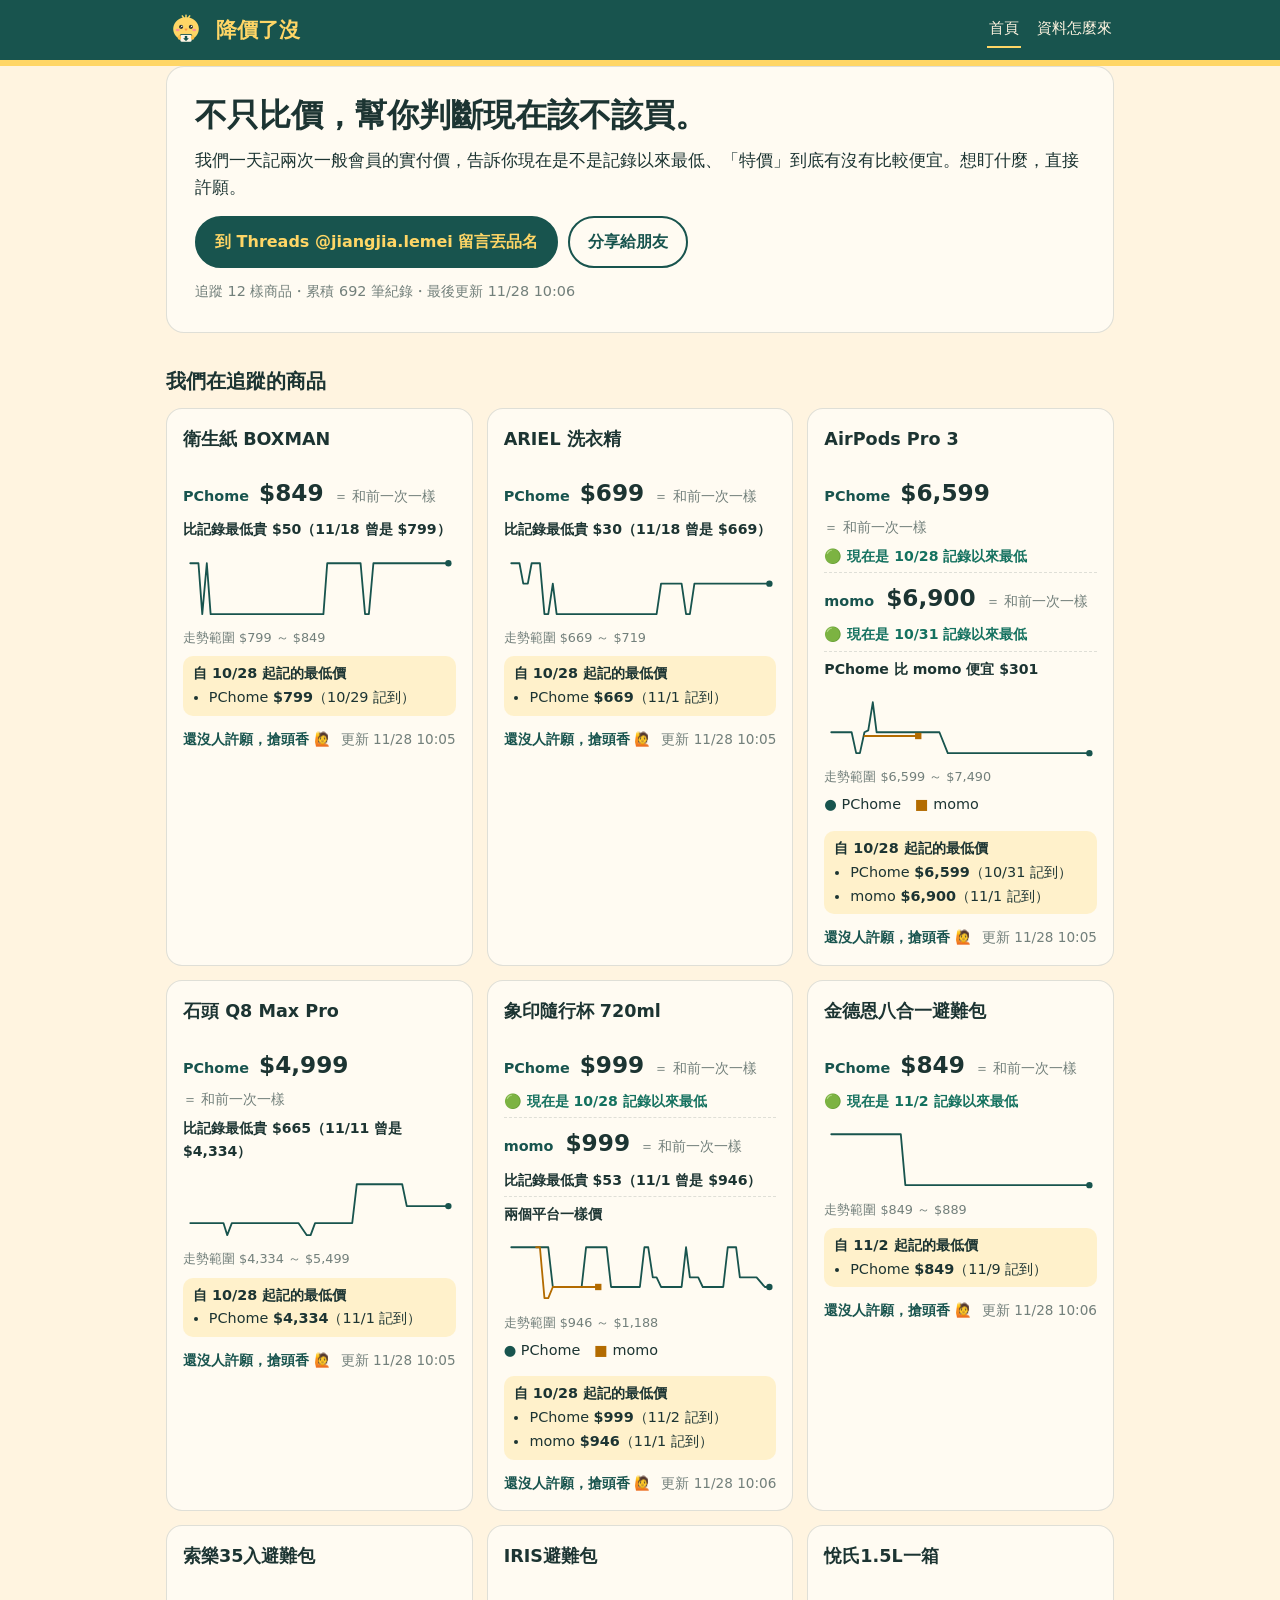
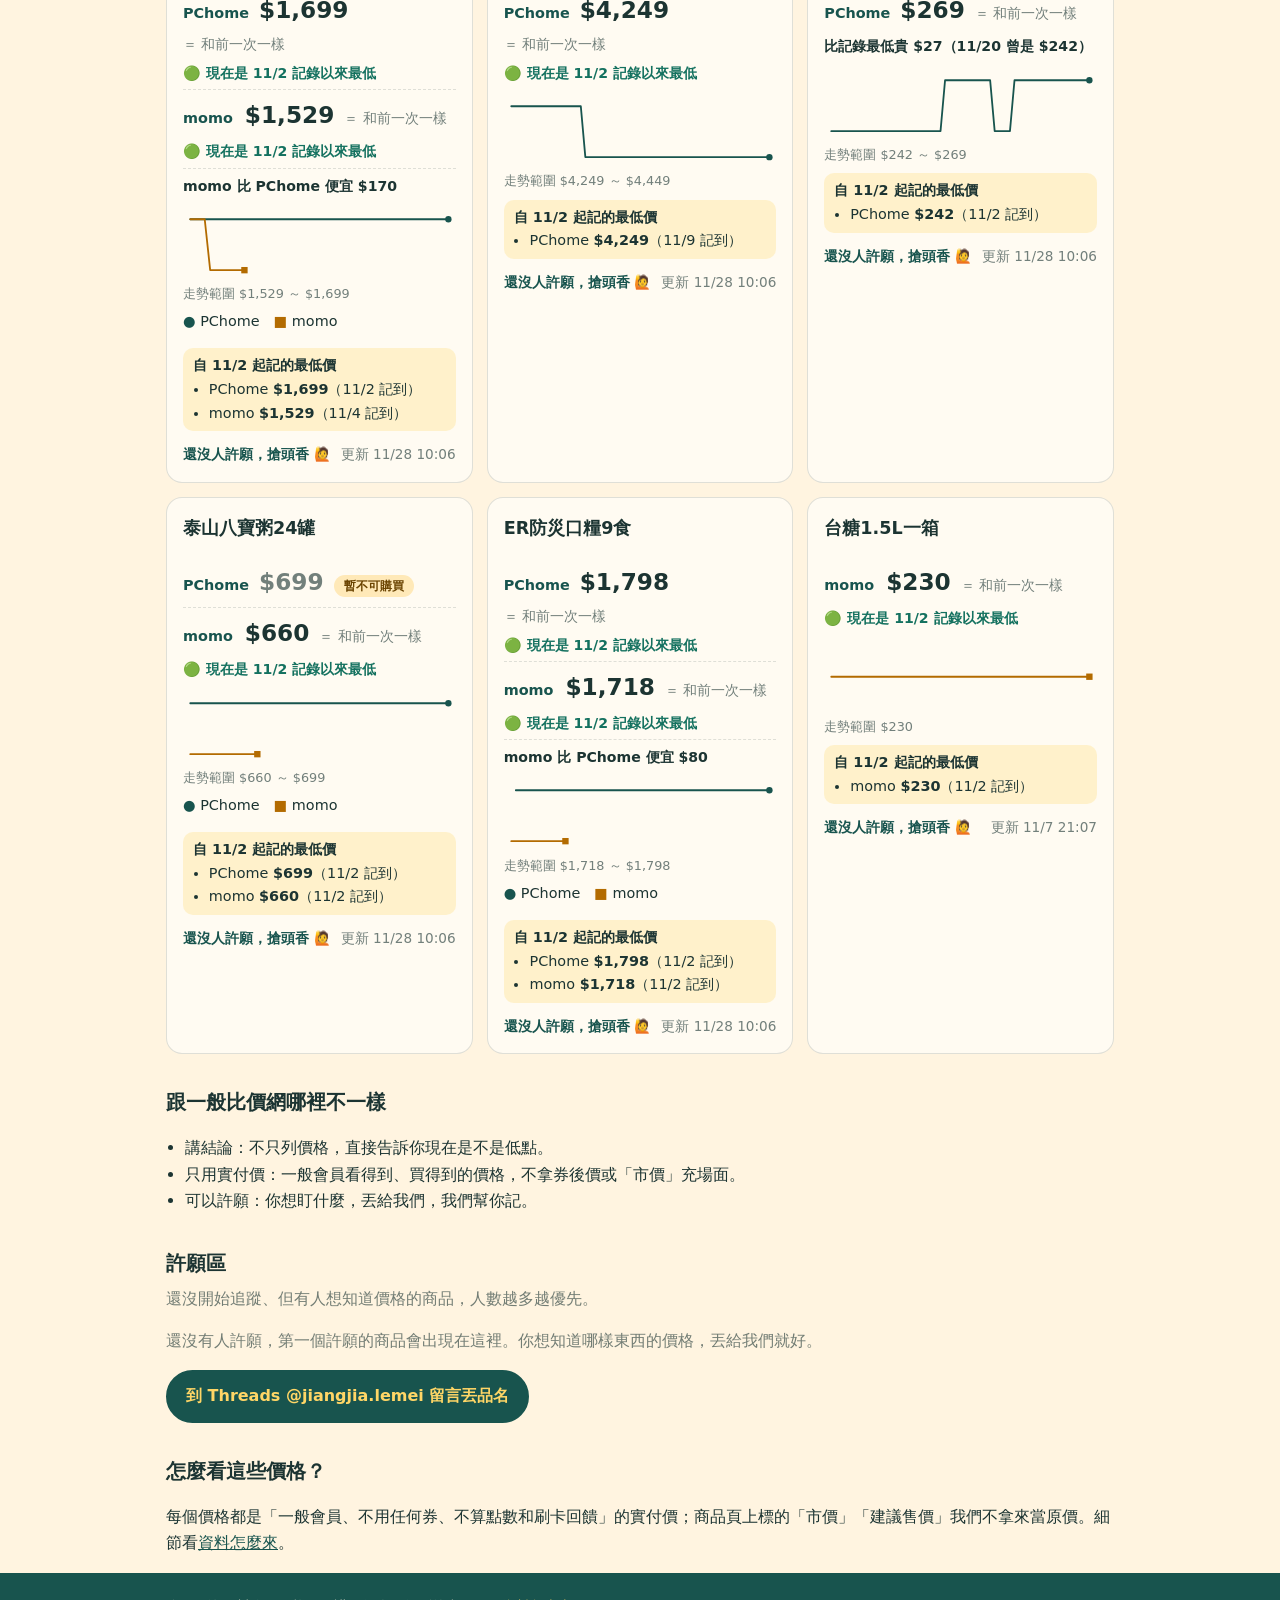
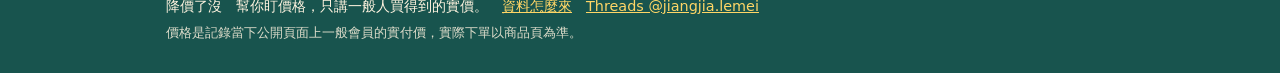
==== commit 949d156c: "網站更新 2026-11-28 10:20" ====
--- a/index.html
+++ b/index.html
@@ -1,2 +1,2 @@
 <!doctype html>
-<html lang="zh-Hant"><head><meta charset="utf-8"><meta name="viewport" content="width=device-width,initial-scale=1"><title>降價了沒｜不只比價，幫你判斷現在該不該買。</title><meta name="description" content="不只比價，幫你判斷現在該不該買。我們一天記兩次一般會員的實付價，告訴你現在是不是記錄以來最低、「特價」到底有沒有比較便宜。想盯什麼，直接許願。"><meta property="og:type" content="website"><meta property="og:locale" content="zh_TW"><meta property="og:site_name" content="降價了沒"><meta property="og:title" content="降價了沒｜不只比價，幫你判斷現在該不該買。"><meta property="og:description" content="不只比價，幫你判斷現在該不該買。我們一天記兩次一般會員的實付價，告訴你現在是不是記錄以來最低、「特價」到底有沒有比較便宜。想盯什麼，直接許願。"><meta property="og:image" content="https://jiangjia-lemei.github.io/assets/cute-2.png"><meta name="twitter:card" content="summary"><meta property="og:url" content="https://jiangjia-lemei.github.io/index.html"><link rel="canonical" href="https://jiangjia-lemei.github.io/index.html"><link rel="icon" href="assets/logo.png"><link rel="stylesheet" href="assets/style.css"></head><body><header class="top"><div class="wrap bar"><a class="brand" href="index.html"><img src="assets/logo.png" alt="" width="40" height="40"><span>降價了沒</span></a><nav><a href="index.html" aria-current="page">首頁</a><a href="about.html">資料怎麼來</a></nav></div></header><main class="wrap"><section class="hero"><h1>不只比價，幫你判斷現在該不該買。</h1><p class="lead">我們一天記兩次一般會員的實付價，告訴你現在是不是記錄以來最低、「特價」到底有沒有比較便宜。想盯什麼，直接許願。</p><div class="actions"><a class="btn primary" href="https://www.threads.com/@jiangjia.lemei" target="_blank" rel="noopener">到 Threads @jiangjia.lemei 留言丟品名</a><button type="button" class="btn ghost" data-share>分享給朋友</button></div><p class="stats">追蹤 12 樣商品・累積 681 筆紀錄・最後更新 11/27 21:06</p></section><section><h2>我們在追蹤的商品</h2><div class="grid"><article class="card"><h3><a href="p/tissue.html">衛生紙 BOXMAN</a></h3><div class="prices"><div class="prow"><span class="pname">PChome</span><span class="pprice">$849</span><span class="delta flat">＝ 和前一次一樣</span></div><p class="pjudge">比記錄最低貴 $50（11/18 曾是 $799）</p></div><a class="spark" href="p/tissue.html" aria-label="看 衛生紙 BOXMAN 的價格紀錄"><svg class="chart" viewBox="0 0 300 72" role="img" aria-label="衛生紙 BOXMAN 價格走勢圖" xmlns="http://www.w3.org/2000/svg"><polyline points="8.0,8.0 8.0,8.0 12.1,8.0 17.2,8.0 21.4,64.0 26.5,8.0 30.8,64.0 35.8,64.0 40.1,64.0 45.2,64.0 49.4,64.0 54.5,64.0 58.8,64.0 63.8,64.0 68.1,64.0 73.2,64.0 77.4,64.0 82.5,64.0 86.8,64.0 91.8,64.0 96.1,64.0 101.1,64.0 105.4,64.0 110.5,64.0 114.7,64.0 119.8,64.0 124.1,64.0 129.1,64.0 138.5,64.0 142.7,64.0 147.8,64.0 152.1,64.0 157.1,64.0 161.4,8.0 166.4,8.0 170.7,8.0 175.8,8.0 180.0,8.0 185.1,8.0 189.4,8.0 194.4,8.0 198.7,8.0 203.8,64.0 208.0,64.0 213.1,8.0 217.4,8.0 222.4,8.0 226.7,8.0 231.7,8.0 236.0,8.0 241.1,8.0 245.4,8.0 250.4,8.0 254.7,8.0 259.7,8.0 264.0,8.0 269.1,8.0 273.3,8.0 278.4,8.0 282.7,8.0 292.0,8.0" fill="none" stroke="#18544e" stroke-width="2" stroke-linejoin="round" stroke-linecap="round"/><circle cx="292.0" cy="8.0" r="3.5" fill="#18544e"/></svg></a><p class="range">走勢範圍 $799 ～ $849</p><div class="low"><p class="lowhead">自 10/28 起記的最低價</p><ul><li>PChome <b>$799</b>（10/29 記到）</li></ul></div><p class="meta"><span class="wishn">還沒人許願，搶頭香 🙋</span><span>更新 11/27 21:05</span></p></article><article class="card"><h3><a href="p/laundry.html">ARIEL 洗衣精</a></h3><div class="prices"><div class="prow"><span class="pname">PChome</span><span class="pprice">$699</span><span class="delta flat">＝ 和前一次一樣</span></div><p class="pjudge">比記錄最低貴 $30（11/18 曾是 $669）</p></div><a class="spark" href="p/laundry.html" aria-label="看 ARIEL 洗衣精 的價格紀錄"><svg class="chart" viewBox="0 0 300 72" role="img" aria-label="ARIEL 洗衣精 價格走勢圖" xmlns="http://www.w3.org/2000/svg"><polyline points="8.0,8.0 8.0,8.0 12.1,8.0 17.2,8.0 21.4,30.4 26.5,30.4 30.8,8.0 35.8,8.0 40.1,8.0 45.2,64.0 49.4,64.0 54.5,30.4 58.8,64.0 63.8,64.0 68.1,64.0 73.2,64.0 77.4,64.0 82.5,64.0 86.8,64.0 91.8,64.0 96.1,64.0 101.1,64.0 105.4,64.0 110.5,64.0 114.7,64.0 119.8,64.0 124.1,64.0 129.1,64.0 138.5,64.0 142.7,64.0 147.8,64.0 152.1,64.0 157.1,64.0 161.4,64.0 166.4,64.0 170.7,64.0 175.8,30.4 180.0,30.4 185.1,30.4 189.4,30.4 194.4,30.4 198.7,30.4 203.8,64.0 208.0,64.0 213.1,30.4 217.4,30.4 222.4,30.4 226.7,30.4 231.7,30.4 236.0,30.4 241.1,30.4 245.4,30.4 250.4,30.4 254.7,30.4 264.0,30.4 269.1,30.4 273.3,30.4 278.4,30.4 282.7,30.4 292.0,30.4" fill="none" stroke="#18544e" stroke-width="2" stroke-linejoin="round" stroke-linecap="round"/><circle cx="292.0" cy="30.4" r="3.5" fill="#18544e"/></svg></a><p class="range">走勢範圍 $669 ～ $719</p><div class="low"><p class="lowhead">自 10/28 起記的最低價</p><ul><li>PChome <b>$669</b>（11/1 記到）</li></ul></div><p class="meta"><span class="wishn">還沒人許願，搶頭香 🙋</span><span>更新 11/27 21:05</span></p></article><article class="card"><h3><a href="p/airpods.html">AirPods Pro 3</a></h3><div class="prices"><div class="prow"><span class="pname">PChome</span><span class="pprice">$6,599</span><span class="delta flat">＝ 和前一次一樣</span></div><p class="pjudge good">🟢 現在是 10/28 記錄以來最低</p><div class="prow"><span class="pname">momo</span><span class="pprice">$6,900</span><span class="delta flat">＝ 和前一次一樣</span></div><p class="pjudge good">🟢 現在是 10/31 記錄以來最低</p><p class="pjudge cmp">PChome 比 momo 便宜 $301</p></div><a class="spark" href="p/airpods.html" aria-label="看 AirPods Pro 3 的價格紀錄"><svg class="chart" viewBox="0 0 300 72" role="img" aria-label="AirPods Pro 3 價格走勢圖" xmlns="http://www.w3.org/2000/svg"><polyline points="8.0,41.0 8.0,41.0 12.1,41.0 17.2,41.0 21.4,41.0 26.5,41.0 30.8,41.0 35.8,64.0 40.1,64.0 45.2,41.0 49.4,38.9 54.5,8.0 58.8,41.0 63.8,41.0 68.1,41.0 73.2,41.0 77.4,41.0 82.5,41.0 86.8,41.0 91.8,41.0 96.1,41.0 101.1,41.0 105.4,41.0 110.5,41.0 114.7,41.0 119.8,41.0 124.1,41.0 129.1,41.0 138.5,64.0 142.7,64.0 147.8,64.0 152.1,64.0 157.1,64.0 161.4,64.0 166.4,64.0 170.7,64.0 175.8,64.0 180.0,64.0 185.1,64.0 189.4,64.0 194.4,64.0 198.7,64.0 203.8,64.0 208.0,64.0 213.1,64.0 217.4,64.0 222.4,64.0 226.7,64.0 231.7,64.0 236.0,64.0 241.1,64.0 245.4,64.0 250.4,64.0 254.7,64.0 264.0,64.0 269.1,64.0 273.3,64.0 278.4,64.0 282.7,64.0 292.0,64.0" fill="none" stroke="#18544e" stroke-width="2" stroke-linejoin="round" stroke-linecap="round"/><circle cx="292.0" cy="64.0" r="3.5" fill="#18544e"/><polyline points="45.2,45.1 49.4,45.1 54.5,45.1 58.8,45.1 63.8,45.1 68.1,45.1 73.2,45.1 77.4,45.1 82.5,45.1 86.8,45.1 91.8,45.1 96.1,45.1 101.1,45.1 105.4,45.1" fill="none" stroke="#b36b00" stroke-width="2" stroke-linejoin="round" stroke-linecap="round"/><rect x="101.9" y="41.6" width="7.0" height="7.0" fill="#b36b00"/></svg></a><p class="range">走勢範圍 $6,599 ～ $7,490</p><p class="legend"><span style="color:#18544e">●</span> PChome　<span style="color:#b36b00">■</span> momo</p><div class="low"><p class="lowhead">自 10/28 起記的最低價</p><ul><li>PChome <b>$6,599</b>（10/31 記到）</li><li>momo <b>$6,900</b>（11/1 記到）</li></ul></div><p class="meta"><span class="wishn">還沒人許願，搶頭香 🙋</span><span>更新 11/27 21:05</span></p></article><article class="card"><h3><a href="p/robovac.html">石頭 Q8 Max Pro</a></h3><div class="prices"><div class="prow"><span class="pname">PChome</span><span class="pprice">$4,999</span><span class="delta flat">＝ 和前一次一樣</span></div><p class="pjudge">比記錄最低貴 $665（11/11 曾是 $4,334）</p></div><a class="spark" href="p/robovac.html" aria-label="看 石頭 Q8 Max Pro 的價格紀錄"><svg class="chart" viewBox="0 0 300 72" role="img" aria-label="石頭 Q8 Max Pro 價格走勢圖" xmlns="http://www.w3.org/2000/svg"><polyline points="8.0,50.7 8.0,50.7 12.1,50.7 17.2,50.7 21.4,50.7 26.5,50.7 30.8,50.7 35.8,50.7 40.1,50.7 45.2,50.7 49.4,64.0 54.5,50.7 58.8,50.7 63.8,50.7 68.1,50.7 73.2,50.7 77.4,50.7 82.5,50.7 86.8,50.7 91.8,50.7 96.1,50.7 101.1,50.7 105.4,50.7 110.5,50.7 114.7,50.7 119.8,50.7 124.1,50.7 129.1,50.7 138.5,64.0 142.7,64.0 147.8,50.7 152.1,50.7 157.1,50.7 161.4,50.7 166.4,50.7 170.7,50.7 175.8,50.7 180.0,50.7 185.1,50.7 189.4,50.7 194.4,8.0 198.7,8.0 203.8,8.0 208.0,8.0 213.1,8.0 217.4,8.0 222.4,8.0 226.7,8.0 231.7,8.0 236.0,8.0 241.1,8.0 245.4,8.0 250.4,32.0 254.7,32.0 259.8,32.0 264.0,32.0 269.1,32.0 273.3,32.0 278.4,32.0 282.7,32.0 292.0,32.0" fill="none" stroke="#18544e" stroke-width="2" stroke-linejoin="round" stroke-linecap="round"/><circle cx="292.0" cy="32.0" r="3.5" fill="#18544e"/></svg></a><p class="range">走勢範圍 $4,334 ～ $5,499</p><div class="low"><p class="lowhead">自 10/28 起記的最低價</p><ul><li>PChome <b>$4,334</b>（11/1 記到）</li></ul></div><p class="meta"><span class="wishn">還沒人許願，搶頭香 🙋</span><span>更新 11/27 21:05</span></p></article><article class="card"><h3><a href="p/thermos.html">象印隨行杯 720ml</a></h3><div class="prices"><div class="prow"><span class="pname">PChome</span><span class="pprice">$999</span><span class="delta down">▼ 比前一次低 $46</span></div><p class="pjudge good">🟢 現在是 10/28 記錄以來最低</p><div class="prow"><span class="pname">momo</span><span class="pprice">$999</span><span class="delta flat">＝ 和前一次一樣</span></div><p class="pjudge">比記錄最低貴 $53（11/1 曾是 $946）</p><p class="pjudge cmp">兩個平台一樣價</p></div><a class="spark" href="p/thermos.html" aria-label="看 象印隨行杯 720ml 的價格紀錄"><svg class="chart" viewBox="0 0 300 72" role="img" aria-label="象印隨行杯 720ml 價格走勢圖" xmlns="http://www.w3.org/2000/svg"><polyline points="8.0,8.0 8.0,8.0 12.1,8.0 17.2,8.0 21.4,8.0 26.5,8.0 30.8,8.0 35.9,8.0 40.1,8.0 45.2,8.0 49.4,8.0 54.5,51.7 58.8,51.7 63.8,51.7 68.1,51.7 73.2,51.7 77.4,51.7 82.5,51.7 86.8,51.7 91.8,8.0 96.1,8.0 101.1,8.0 105.4,8.0 110.5,8.0 114.7,8.0 119.8,51.7 124.1,51.7 129.1,51.7 138.5,51.7 142.7,51.7 147.8,51.7 152.1,51.7 157.1,8.0 161.4,8.0 166.4,41.1 170.7,41.1 175.8,51.7 180.0,51.7 185.1,51.7 189.4,51.7 194.4,51.7 198.7,51.7 203.8,8.0 208.0,41.1 213.1,41.1 217.4,41.1 222.4,51.7 226.7,51.7 231.7,51.7 236.0,51.7 241.1,51.7 245.4,51.7 250.4,8.0 254.7,8.0 259.8,8.0 264.0,41.1 269.1,41.1 273.3,41.1 278.4,41.1 282.7,41.1 292.0,51.7" fill="none" stroke="#18544e" stroke-width="2" stroke-linejoin="round" stroke-linecap="round"/><circle cx="292.0" cy="51.7" r="3.5" fill="#18544e"/><polyline points="35.9,8.0 40.1,8.0 45.2,64.0 49.4,64.0 54.5,51.7 58.8,51.7 63.8,51.7 68.1,51.7 73.2,51.7 77.4,51.7 82.5,51.7 86.8,51.7 91.8,51.7 96.1,51.7 101.1,51.7 105.4,51.7" fill="none" stroke="#b36b00" stroke-width="2" stroke-linejoin="round" stroke-linecap="round"/><rect x="101.9" y="48.2" width="7.0" height="7.0" fill="#b36b00"/></svg></a><p class="range">走勢範圍 $946 ～ $1,188</p><p class="legend"><span style="color:#18544e">●</span> PChome　<span style="color:#b36b00">■</span> momo</p><div class="low"><p class="lowhead">自 10/28 起記的最低價</p><ul><li>PChome <b>$999</b>（11/2 記到）</li><li>momo <b>$946</b>（11/1 記到）</li></ul></div><p class="meta"><span class="wishn">還沒人許願，搶頭香 🙋</span><span>更新 11/27 21:06</span></p></article><article class="card"><h3><a href="p/bag_kde8.html">金德恩八合一避難包</a></h3><div class="prices"><div class="prow"><span class="pname">PChome</span><span class="pprice">$849</span><span class="delta flat">＝ 和前一次一樣</span></div><p class="pjudge good">🟢 現在是 11/2 記錄以來最低</p></div><a class="spark" href="p/bag_kde8.html" aria-label="看 金德恩八合一避難包 的價格紀錄"><svg class="chart" viewBox="0 0 300 72" role="img" aria-label="金德恩八合一避難包 價格走勢圖" xmlns="http://www.w3.org/2000/svg"><polyline points="8.0,8.0 13.1,8.0 19.2,8.0 24.3,8.0 30.3,8.0 35.4,8.0 41.5,8.0 46.6,8.0 52.6,8.0 57.7,8.0 63.8,8.0 68.9,8.0 74.9,8.0 80.0,8.0 86.1,8.0 91.2,64.0 97.2,64.0 108.4,64.0 113.5,64.0 119.6,64.0 124.7,64.0 130.7,64.0 135.8,64.0 141.9,64.0 147.0,64.0 153.0,64.0 158.1,64.0 164.2,64.0 169.3,64.0 175.3,64.0 180.4,64.0 186.5,64.0 191.6,64.0 197.6,64.0 202.8,64.0 208.8,64.0 213.9,64.0 220.0,64.0 225.1,64.0 231.1,64.0 236.2,64.0 242.3,64.0 247.4,64.0 253.4,64.0 258.5,64.0 264.6,64.0 269.7,64.0 275.7,64.0 280.8,64.0 292.0,64.0" fill="none" stroke="#18544e" stroke-width="2" stroke-linejoin="round" stroke-linecap="round"/><circle cx="292.0" cy="64.0" r="3.5" fill="#18544e"/></svg></a><p class="range">走勢範圍 $849 ～ $889</p><div class="low"><p class="lowhead">自 11/2 起記的最低價</p><ul><li>PChome <b>$849</b>（11/9 記到）</li></ul></div><p class="meta"><span class="wishn">還沒人許願，搶頭香 🙋</span><span>更新 11/27 21:06</span></p></article><article class="card"><h3><a href="p/bag_solar35.html">索樂35入避難包</a></h3><div class="prices"><div class="prow"><span class="pname">PChome</span><span class="pprice">$1,699</span><span class="delta flat">＝ 和前一次一樣</span></div><p class="pjudge good">🟢 現在是 11/2 記錄以來最低</p><div class="prow"><span class="pname">momo</span><span class="pprice">$1,529</span><span class="delta flat">＝ 和前一次一樣</span></div><p class="pjudge good">🟢 現在是 11/2 記錄以來最低</p><p class="pjudge cmp">momo 比 PChome 便宜 $170</p></div><a class="spark" href="p/bag_solar35.html" aria-label="看 索樂35入避難包 的價格紀錄"><svg class="chart" viewBox="0 0 300 72" role="img" aria-label="索樂35入避難包 價格走勢圖" xmlns="http://www.w3.org/2000/svg"><polyline points="8.0,8.0 13.1,8.0 19.2,8.0 57.7,8.0 63.8,8.0 68.9,8.0 74.9,8.0 80.0,8.0 86.1,8.0 91.2,8.0 97.2,8.0 108.4,8.0 113.5,8.0 119.6,8.0 124.7,8.0 130.7,8.0 135.8,8.0 141.9,8.0 147.0,8.0 153.0,8.0 158.1,8.0 164.2,8.0 169.3,8.0 175.3,8.0 180.4,8.0 186.5,8.0 191.6,8.0 197.6,8.0 202.8,8.0 208.8,8.0 213.9,8.0 220.0,8.0 225.1,8.0 231.1,8.0 236.2,8.0 242.3,8.0 247.4,8.0 253.4,8.0 258.5,8.0 264.6,8.0 269.7,8.0 275.7,8.0 280.8,8.0 292.0,8.0" fill="none" stroke="#18544e" stroke-width="2" stroke-linejoin="round" stroke-linecap="round"/><circle cx="292.0" cy="8.0" r="3.5" fill="#18544e"/><polyline points="8.0,8.0 13.1,8.0 19.2,8.0 24.3,8.0 30.3,64.0 35.4,64.0 41.5,64.0 46.6,64.0 52.6,64.0 57.7,64.0 63.8,64.0 68.9,64.0" fill="none" stroke="#b36b00" stroke-width="2" stroke-linejoin="round" stroke-linecap="round"/><rect x="65.4" y="60.5" width="7.0" height="7.0" fill="#b36b00"/></svg></a><p class="range">走勢範圍 $1,529 ～ $1,699</p><p class="legend"><span style="color:#18544e">●</span> PChome　<span style="color:#b36b00">■</span> momo</p><div class="low"><p class="lowhead">自 11/2 起記的最低價</p><ul><li>PChome <b>$1,699</b>（11/2 記到）</li><li>momo <b>$1,529</b>（11/4 記到）</li></ul></div><p class="meta"><span class="wishn">還沒人許願，搶頭香 🙋</span><span>更新 11/27 21:06</span></p></article><article class="card"><h3><a href="p/bag_iris.html">IRIS避難包</a></h3><div class="prices"><div class="prow"><span class="pname">PChome</span><span class="pprice">$4,249</span><span class="delta flat">＝ 和前一次一樣</span></div><p class="pjudge good">🟢 現在是 11/2 記錄以來最低</p></div><a class="spark" href="p/bag_iris.html" aria-label="看 IRIS避難包 的價格紀錄"><svg class="chart" viewBox="0 0 300 72" role="img" aria-label="IRIS避難包 價格走勢圖" xmlns="http://www.w3.org/2000/svg"><polyline points="8.0,8.0 13.1,8.0 19.2,8.0 24.3,8.0 30.3,8.0 35.4,8.0 41.5,8.0 46.6,8.0 52.6,8.0 57.7,8.0 63.8,8.0 68.9,8.0 74.9,8.0 80.0,8.0 86.1,8.0 91.2,64.0 97.2,64.0 108.4,64.0 113.5,64.0 119.6,64.0 124.7,64.0 130.7,64.0 135.8,64.0 141.9,64.0 147.0,64.0 153.0,64.0 158.1,64.0 164.2,64.0 169.3,64.0 175.3,64.0 180.4,64.0 186.5,64.0 191.6,64.0 197.6,64.0 202.8,64.0 208.8,64.0 213.9,64.0 220.0,64.0 225.1,64.0 231.1,64.0 236.2,64.0 242.3,64.0 247.4,64.0 253.4,64.0 258.5,64.0 264.6,64.0 269.7,64.0 275.7,64.0 280.8,64.0 292.0,64.0" fill="none" stroke="#18544e" stroke-width="2" stroke-linejoin="round" stroke-linecap="round"/><circle cx="292.0" cy="64.0" r="3.5" fill="#18544e"/></svg></a><p class="range">走勢範圍 $4,249 ～ $4,449</p><div class="low"><p class="lowhead">自 11/2 起記的最低價</p><ul><li>PChome <b>$4,249</b>（11/9 記到）</li></ul></div><p class="meta"><span class="wishn">還沒人許願，搶頭香 🙋</span><span>更新 11/27 21:06</span></p></article><article class="card"><h3><a href="p/water_yes15.html">悅氏1.5L一箱</a></h3><div class="prices"><div class="prow"><span class="pname">PChome</span><span class="pprice">$269</span><span class="delta flat">＝ 和前一次一樣</span></div><p class="pjudge">比記錄最低貴 $27（11/20 曾是 $242）</p></div><a class="spark" href="p/water_yes15.html" aria-label="看 悅氏1.5L一箱 的價格紀錄"><svg class="chart" viewBox="0 0 300 72" role="img" aria-label="悅氏1.5L一箱 價格走勢圖" xmlns="http://www.w3.org/2000/svg"><polyline points="8.0,64.0 13.1,64.0 19.2,64.0 24.3,64.0 30.3,64.0 35.4,64.0 41.5,64.0 46.6,64.0 52.6,64.0 57.7,64.0 63.8,64.0 68.9,64.0 74.9,64.0 80.0,64.0 86.1,64.0 91.2,64.0 97.2,64.0 108.4,64.0 113.5,64.0 119.6,64.0 124.7,64.0 130.7,64.0 135.8,8.0 141.9,8.0 147.0,8.0 153.0,8.0 158.1,8.0 164.2,8.0 169.3,8.0 175.3,8.0 180.4,8.0 186.5,8.0 191.6,64.0 197.6,64.0 202.8,64.0 208.8,64.0 213.9,8.0 220.0,8.0 225.1,8.0 231.1,8.0 236.2,8.0 242.3,8.0 247.4,8.0 253.4,8.0 258.5,8.0 264.6,8.0 269.7,8.0 275.7,8.0 280.8,8.0 292.0,8.0" fill="none" stroke="#18544e" stroke-width="2" stroke-linejoin="round" stroke-linecap="round"/><circle cx="292.0" cy="8.0" r="3.5" fill="#18544e"/></svg></a><p class="range">走勢範圍 $242 ～ $269</p><div class="low"><p class="lowhead">自 11/2 起記的最低價</p><ul><li>PChome <b>$242</b>（11/2 記到）</li></ul></div><p class="meta"><span class="wishn">還沒人許願，搶頭香 🙋</span><span>更新 11/27 21:06</span></p></article><article class="card"><h3><a href="p/porridge_ts24.html">泰山八寶粥24罐</a></h3><div class="prices"><div class="prow"><span class="pname">PChome</span><span class="pprice muted">$699</span><span class="badge warn">暫不可購買</span></div><div class="prow"><span class="pname">momo</span><span class="pprice">$660</span><span class="delta flat">＝ 和前一次一樣</span></div><p class="pjudge good">🟢 現在是 11/2 記錄以來最低</p></div><a class="spark" href="p/porridge_ts24.html" aria-label="看 泰山八寶粥24罐 的價格紀錄"><svg class="chart" viewBox="0 0 300 72" role="img" aria-label="泰山八寶粥24罐 價格走勢圖" xmlns="http://www.w3.org/2000/svg"><polyline points="8.0,8.0 14.2,8.0 21.5,8.0 27.7,8.0 35.0,8.0 41.2,8.0 48.6,8.0 54.8,8.0 62.1,8.0 68.3,8.0 75.6,8.0 81.8,8.0 89.1,8.0 95.3,8.0 102.7,8.0 108.9,8.0 116.2,8.0 129.7,8.0 135.9,8.0 143.2,8.0 149.4,8.0 156.8,8.0 163.0,8.0 170.3,8.0 176.5,8.0 183.8,8.0 190.0,8.0 197.3,8.0 203.5,8.0 210.9,8.0 217.1,8.0 224.4,8.0 230.6,8.0 237.9,8.0 244.1,8.0 251.4,8.0 257.6,8.0 265.0,8.0 271.1,8.0 278.5,8.0 284.7,8.0 292.0,8.0" fill="none" stroke="#18544e" stroke-width="2" stroke-linejoin="round" stroke-linecap="round"/><circle cx="292.0" cy="8.0" r="3.5" fill="#18544e"/><polyline points="8.0,64.0 14.2,64.0 21.5,64.0 27.7,64.0 35.1,64.0 48.6,64.0 54.8,64.0 62.1,64.0 68.3,64.0 75.6,64.0 81.8,64.0" fill="none" stroke="#b36b00" stroke-width="2" stroke-linejoin="round" stroke-linecap="round"/><rect x="78.3" y="60.5" width="7.0" height="7.0" fill="#b36b00"/></svg></a><p class="range">走勢範圍 $660 ～ $699</p><p class="legend"><span style="color:#18544e">●</span> PChome　<span style="color:#b36b00">■</span> momo</p><div class="low"><p class="lowhead">自 11/2 起記的最低價</p><ul><li>PChome <b>$699</b>（11/2 記到）</li><li>momo <b>$660</b>（11/2 記到）</li></ul></div><p class="meta"><span class="wishn">還沒人許願，搶頭香 🙋</span><span>更新 11/27 21:06</span></p></article><article class="card"><h3><a href="p/ration_er9.html">ER防災口糧9食</a></h3><div class="prices"><div class="prow"><span class="pname">PChome</span><span class="pprice">$1,798</span><span class="delta flat">＝ 和前一次一樣</span></div><p class="pjudge good">🟢 現在是 11/2 記錄以來最低</p><div class="prow"><span class="pname">momo</span><span class="pprice">$1,718</span><span class="delta flat">＝ 和前一次一樣</span></div><p class="pjudge good">🟢 現在是 11/2 記錄以來最低</p><p class="pjudge cmp">momo 比 PChome 便宜 $80</p></div><a class="spark" href="p/ration_er9.html" aria-label="看 ER防災口糧9食 的價格紀錄"><svg class="chart" viewBox="0 0 300 72" role="img" aria-label="ER防災口糧9食 價格走勢圖" xmlns="http://www.w3.org/2000/svg"><polyline points="13.1,8.0 19.2,8.0 24.3,8.0 30.3,8.0 35.4,8.0 41.5,8.0 46.6,8.0 52.6,8.0 57.7,8.0 63.8,8.0 68.9,8.0 74.9,8.0 80.0,8.0 86.1,8.0 91.2,8.0 97.2,8.0 108.4,8.0 113.5,8.0 119.6,8.0 124.7,8.0 130.7,8.0 135.8,8.0 141.9,8.0 147.0,8.0 153.0,8.0 158.1,8.0 164.2,8.0 169.3,8.0 175.3,8.0 180.4,8.0 186.5,8.0 191.6,8.0 197.6,8.0 202.8,8.0 208.8,8.0 213.9,8.0 220.0,8.0 225.1,8.0 231.1,8.0 236.2,8.0 242.3,8.0 247.4,8.0 253.4,8.0 258.5,8.0 264.6,8.0 269.7,8.0 275.7,8.0 280.8,8.0 292.0,8.0" fill="none" stroke="#18544e" stroke-width="2" stroke-linejoin="round" stroke-linecap="round"/><circle cx="292.0" cy="8.0" r="3.5" fill="#18544e"/><polyline points="8.0,64.0 13.1,64.0 19.2,64.0 24.3,64.0 30.3,64.0 35.4,64.0 41.5,64.0 46.6,64.0 52.6,64.0 57.7,64.0 63.8,64.0 68.9,64.0" fill="none" stroke="#b36b00" stroke-width="2" stroke-linejoin="round" stroke-linecap="round"/><rect x="65.4" y="60.5" width="7.0" height="7.0" fill="#b36b00"/></svg></a><p class="range">走勢範圍 $1,718 ～ $1,798</p><p class="legend"><span style="color:#18544e">●</span> PChome　<span style="color:#b36b00">■</span> momo</p><div class="low"><p class="lowhead">自 11/2 起記的最低價</p><ul><li>PChome <b>$1,798</b>（11/2 記到）</li><li>momo <b>$1,718</b>（11/2 記到）</li></ul></div><p class="meta"><span class="wishn">還沒人許願，搶頭香 🙋</span><span>更新 11/27 21:06</span></p></article><article class="card"><h3><a href="p/water_tsg15.html">台糖1.5L一箱</a></h3><div class="prices"><div class="prow"><span class="pname">momo</span><span class="pprice">$230</span><span class="delta flat">＝ 和前一次一樣</span></div><p class="pjudge good">🟢 現在是 11/2 記錄以來最低</p></div><a class="spark" href="p/water_tsg15.html" aria-label="看 台糖1.5L一箱 的價格紀錄"><svg class="chart" viewBox="0 0 300 72" role="img" aria-label="台糖1.5L一箱 價格走勢圖" xmlns="http://www.w3.org/2000/svg"><polyline points="8.0,36.0 31.8,36.0 83.9,36.0 112.1,36.0 135.9,36.0 164.1,36.0 187.9,36.0 216.1,36.0 239.9,36.0 268.1,36.0 292.0,36.0" fill="none" stroke="#b36b00" stroke-width="2" stroke-linejoin="round" stroke-linecap="round"/><rect x="288.5" y="32.5" width="7.0" height="7.0" fill="#b36b00"/></svg></a><p class="range">走勢範圍 $230</p><div class="low"><p class="lowhead">自 11/2 起記的最低價</p><ul><li>momo <b>$230</b>（11/2 記到）</li></ul></div><p class="meta"><span class="wishn">還沒人許願，搶頭香 🙋</span><span>更新 11/7 21:07</span></p></article></div></section><section class="diff"><h2>跟一般比價網哪裡不一樣</h2><ul class="plain"><li>講結論：不只列價格，直接告訴你現在是不是低點。</li><li>只用實付價：一般會員看得到、買得到的價格，不拿券後價或「市價」充場面。</li><li>可以許願：你想盯什麼，丟給我們，我們幫你記。</li></ul></section><section id="wish"><h2>許願區</h2><p class="sub">還沒開始追蹤、但有人想知道價格的商品，人數越多越優先。</p><p class="empty">還沒有人許願，第一個許願的商品會出現在這裡。你想知道哪樣東西的價格，丟給我們就好。</p><div class="actions"><a class="btn primary" href="https://www.threads.com/@jiangjia.lemei" target="_blank" rel="noopener">到 Threads @jiangjia.lemei 留言丟品名</a></div></section><section class="howto"><h2>怎麼看這些價格？</h2><p>每個價格都是「一般會員、不用任何券、不算點數和刷卡回饋」的實付價；商品頁上標的「市價」「建議售價」我們不拿來當原價。細節看<a href="about.html">資料怎麼來</a>。</p></section></main><footer><div class="wrap"><p>降價了沒　幫你盯價格，只講一般人買得到的實價。　<a href="about.html">資料怎麼來</a>　<a href="https://www.threads.com/@jiangjia.lemei" target="_blank" rel="noopener">Threads @jiangjia.lemei</a></p><p class="small">價格是記錄當下公開頁面上一般會員的實付價，實際下單以商品頁為準。</p></div></footer><script src="assets/app.js"></script></body></html>+<html lang="zh-Hant"><head><meta charset="utf-8"><meta name="viewport" content="width=device-width,initial-scale=1"><title>降價了沒｜不只比價，幫你判斷現在該不該買。</title><meta name="description" content="不只比價，幫你判斷現在該不該買。我們一天記兩次一般會員的實付價，告訴你現在是不是記錄以來最低、「特價」到底有沒有比較便宜。想盯什麼，直接許願。"><meta property="og:type" content="website"><meta property="og:locale" content="zh_TW"><meta property="og:site_name" content="降價了沒"><meta property="og:title" content="降價了沒｜不只比價，幫你判斷現在該不該買。"><meta property="og:description" content="不只比價，幫你判斷現在該不該買。我們一天記兩次一般會員的實付價，告訴你現在是不是記錄以來最低、「特價」到底有沒有比較便宜。想盯什麼，直接許願。"><meta property="og:image" content="https://jiangjia-lemei.github.io/assets/cute-2.png"><meta name="twitter:card" content="summary"><meta property="og:url" content="https://jiangjia-lemei.github.io/index.html"><link rel="canonical" href="https://jiangjia-lemei.github.io/index.html"><link rel="icon" href="assets/logo.png"><link rel="stylesheet" href="assets/style.css"></head><body><header class="top"><div class="wrap bar"><a class="brand" href="index.html"><img src="assets/logo.png" alt="" width="40" height="40"><span>降價了沒</span></a><nav><a href="index.html" aria-current="page">首頁</a><a href="about.html">資料怎麼來</a></nav></div></header><main class="wrap"><section class="hero"><h1>不只比價，幫你判斷現在該不該買。</h1><p class="lead">我們一天記兩次一般會員的實付價，告訴你現在是不是記錄以來最低、「特價」到底有沒有比較便宜。想盯什麼，直接許願。</p><div class="actions"><a class="btn primary" href="https://www.threads.com/@jiangjia.lemei" target="_blank" rel="noopener">到 Threads @jiangjia.lemei 留言丟品名</a><button type="button" class="btn ghost" data-share>分享給朋友</button></div><p class="stats">追蹤 12 樣商品・累積 692 筆紀錄・最後更新 11/28 10:06</p></section><section><h2>我們在追蹤的商品</h2><div class="grid"><article class="card"><h3><a href="p/tissue.html">衛生紙 BOXMAN</a></h3><div class="prices"><div class="prow"><span class="pname">PChome</span><span class="pprice">$849</span><span class="delta flat">＝ 和前一次一樣</span></div><p class="pjudge">比記錄最低貴 $50（11/18 曾是 $799）</p></div><a class="spark" href="p/tissue.html" aria-label="看 衛生紙 BOXMAN 的價格紀錄"><svg class="chart" viewBox="0 0 300 72" role="img" aria-label="衛生紙 BOXMAN 價格走勢圖" xmlns="http://www.w3.org/2000/svg"><polyline points="8.0,8.0 8.0,8.0 12.1,8.0 17.0,8.0 21.2,64.0 26.2,8.0 30.4,64.0 35.4,64.0 39.5,64.0 44.5,64.0 48.7,64.0 53.7,64.0 57.9,64.0 62.8,64.0 67.0,64.0 72.0,64.0 76.2,64.0 81.2,64.0 85.4,64.0 90.3,64.0 94.5,64.0 99.5,64.0 103.7,64.0 108.7,64.0 112.9,64.0 117.8,64.0 122.0,64.0 127.0,64.0 136.2,64.0 140.4,64.0 145.3,64.0 149.5,64.0 154.5,64.0 158.7,8.0 163.7,8.0 167.9,8.0 172.8,8.0 177.0,8.0 182.0,8.0 186.2,8.0 191.2,8.0 195.4,8.0 200.3,64.0 204.5,64.0 209.5,8.0 213.7,8.0 218.7,8.0 222.9,8.0 227.8,8.0 232.0,8.0 237.0,8.0 241.2,8.0 246.2,8.0 250.4,8.0 255.3,8.0 259.5,8.0 264.5,8.0 268.7,8.0 273.7,8.0 277.9,8.0 287.0,8.0 292.0,8.0" fill="none" stroke="#18544e" stroke-width="2" stroke-linejoin="round" stroke-linecap="round"/><circle cx="292.0" cy="8.0" r="3.5" fill="#18544e"/></svg></a><p class="range">走勢範圍 $799 ～ $849</p><div class="low"><p class="lowhead">自 10/28 起記的最低價</p><ul><li>PChome <b>$799</b>（10/29 記到）</li></ul></div><p class="meta"><span class="wishn">還沒人許願，搶頭香 🙋</span><span>更新 11/28 10:05</span></p></article><article class="card"><h3><a href="p/laundry.html">ARIEL 洗衣精</a></h3><div class="prices"><div class="prow"><span class="pname">PChome</span><span class="pprice">$699</span><span class="delta flat">＝ 和前一次一樣</span></div><p class="pjudge">比記錄最低貴 $30（11/18 曾是 $669）</p></div><a class="spark" href="p/laundry.html" aria-label="看 ARIEL 洗衣精 的價格紀錄"><svg class="chart" viewBox="0 0 300 72" role="img" aria-label="ARIEL 洗衣精 價格走勢圖" xmlns="http://www.w3.org/2000/svg"><polyline points="8.0,8.0 8.0,8.0 12.1,8.0 17.0,8.0 21.2,30.4 26.2,30.4 30.4,8.0 35.4,8.0 39.5,8.0 44.5,64.0 48.7,64.0 53.7,30.4 57.9,64.0 62.8,64.0 67.0,64.0 72.0,64.0 76.2,64.0 81.2,64.0 85.4,64.0 90.3,64.0 94.5,64.0 99.5,64.0 103.7,64.0 108.7,64.0 112.9,64.0 117.8,64.0 122.0,64.0 127.0,64.0 136.2,64.0 140.4,64.0 145.3,64.0 149.5,64.0 154.5,64.0 158.7,64.0 163.7,64.0 167.9,64.0 172.8,30.4 177.0,30.4 182.0,30.4 186.2,30.4 191.2,30.4 195.4,30.4 200.3,64.0 204.5,64.0 209.5,30.4 213.7,30.4 218.7,30.4 222.9,30.4 227.8,30.4 232.0,30.4 237.0,30.4 241.2,30.4 246.2,30.4 250.4,30.4 259.5,30.4 264.5,30.4 268.7,30.4 273.7,30.4 277.9,30.4 287.0,30.4 292.0,30.4" fill="none" stroke="#18544e" stroke-width="2" stroke-linejoin="round" stroke-linecap="round"/><circle cx="292.0" cy="30.4" r="3.5" fill="#18544e"/></svg></a><p class="range">走勢範圍 $669 ～ $719</p><div class="low"><p class="lowhead">自 10/28 起記的最低價</p><ul><li>PChome <b>$669</b>（11/1 記到）</li></ul></div><p class="meta"><span class="wishn">還沒人許願，搶頭香 🙋</span><span>更新 11/28 10:05</span></p></article><article class="card"><h3><a href="p/airpods.html">AirPods Pro 3</a></h3><div class="prices"><div class="prow"><span class="pname">PChome</span><span class="pprice">$6,599</span><span class="delta flat">＝ 和前一次一樣</span></div><p class="pjudge good">🟢 現在是 10/28 記錄以來最低</p><div class="prow"><span class="pname">momo</span><span class="pprice">$6,900</span><span class="delta flat">＝ 和前一次一樣</span></div><p class="pjudge good">🟢 現在是 10/31 記錄以來最低</p><p class="pjudge cmp">PChome 比 momo 便宜 $301</p></div><a class="spark" href="p/airpods.html" aria-label="看 AirPods Pro 3 的價格紀錄"><svg class="chart" viewBox="0 0 300 72" role="img" aria-label="AirPods Pro 3 價格走勢圖" xmlns="http://www.w3.org/2000/svg"><polyline points="8.0,41.0 8.0,41.0 12.1,41.0 17.0,41.0 21.2,41.0 26.2,41.0 30.4,41.0 35.4,64.0 39.5,64.0 44.5,41.0 48.7,38.9 53.7,8.0 57.9,41.0 62.8,41.0 67.0,41.0 72.0,41.0 76.2,41.0 81.2,41.0 85.4,41.0 90.3,41.0 94.5,41.0 99.5,41.0 103.7,41.0 108.7,41.0 112.9,41.0 117.8,41.0 122.0,41.0 127.0,41.0 136.2,64.0 140.4,64.0 145.3,64.0 149.5,64.0 154.5,64.0 158.7,64.0 163.7,64.0 167.9,64.0 172.8,64.0 177.0,64.0 182.0,64.0 186.2,64.0 191.2,64.0 195.4,64.0 200.3,64.0 204.5,64.0 209.5,64.0 213.7,64.0 218.7,64.0 222.9,64.0 227.8,64.0 232.0,64.0 237.0,64.0 241.2,64.0 246.2,64.0 250.4,64.0 259.5,64.0 264.5,64.0 268.7,64.0 273.7,64.0 277.9,64.0 287.0,64.0 292.0,64.0" fill="none" stroke="#18544e" stroke-width="2" stroke-linejoin="round" stroke-linecap="round"/><circle cx="292.0" cy="64.0" r="3.5" fill="#18544e"/><polyline points="44.5,45.1 48.7,45.1 53.7,45.1 57.9,45.1 62.8,45.1 67.1,45.1 72.0,45.1 76.2,45.1 81.2,45.1 85.4,45.1 90.4,45.1 94.6,45.1 99.5,45.1 103.7,45.1" fill="none" stroke="#b36b00" stroke-width="2" stroke-linejoin="round" stroke-linecap="round"/><rect x="100.2" y="41.6" width="7.0" height="7.0" fill="#b36b00"/></svg></a><p class="range">走勢範圍 $6,599 ～ $7,490</p><p class="legend"><span style="color:#18544e">●</span> PChome　<span style="color:#b36b00">■</span> momo</p><div class="low"><p class="lowhead">自 10/28 起記的最低價</p><ul><li>PChome <b>$6,599</b>（10/31 記到）</li><li>momo <b>$6,900</b>（11/1 記到）</li></ul></div><p class="meta"><span class="wishn">還沒人許願，搶頭香 🙋</span><span>更新 11/28 10:05</span></p></article><article class="card"><h3><a href="p/robovac.html">石頭 Q8 Max Pro</a></h3><div class="prices"><div class="prow"><span class="pname">PChome</span><span class="pprice">$4,999</span><span class="delta flat">＝ 和前一次一樣</span></div><p class="pjudge">比記錄最低貴 $665（11/11 曾是 $4,334）</p></div><a class="spark" href="p/robovac.html" aria-label="看 石頭 Q8 Max Pro 的價格紀錄"><svg class="chart" viewBox="0 0 300 72" role="img" aria-label="石頭 Q8 Max Pro 價格走勢圖" xmlns="http://www.w3.org/2000/svg"><polyline points="8.0,50.7 8.0,50.7 12.1,50.7 17.0,50.7 21.2,50.7 26.2,50.7 30.4,50.7 35.4,50.7 39.5,50.7 44.5,50.7 48.7,64.0 53.7,50.7 57.9,50.7 62.8,50.7 67.0,50.7 72.0,50.7 76.2,50.7 81.2,50.7 85.4,50.7 90.3,50.7 94.5,50.7 99.5,50.7 103.7,50.7 108.7,50.7 112.9,50.7 117.8,50.7 122.0,50.7 127.0,50.7 136.2,64.0 140.4,64.0 145.3,50.7 149.5,50.7 154.5,50.7 158.7,50.7 163.7,50.7 167.9,50.7 172.8,50.7 177.0,50.7 182.0,50.7 186.2,50.7 191.2,8.0 195.4,8.0 200.3,8.0 204.5,8.0 209.5,8.0 213.7,8.0 218.7,8.0 222.9,8.0 227.8,8.0 232.0,8.0 237.0,8.0 241.2,8.0 246.2,32.0 250.4,32.0 255.4,32.0 259.5,32.0 264.5,32.0 268.7,32.0 273.7,32.0 277.9,32.0 287.0,32.0 292.0,32.0" fill="none" stroke="#18544e" stroke-width="2" stroke-linejoin="round" stroke-linecap="round"/><circle cx="292.0" cy="32.0" r="3.5" fill="#18544e"/></svg></a><p class="range">走勢範圍 $4,334 ～ $5,499</p><div class="low"><p class="lowhead">自 10/28 起記的最低價</p><ul><li>PChome <b>$4,334</b>（11/1 記到）</li></ul></div><p class="meta"><span class="wishn">還沒人許願，搶頭香 🙋</span><span>更新 11/28 10:05</span></p></article><article class="card"><h3><a href="p/thermos.html">象印隨行杯 720ml</a></h3><div class="prices"><div class="prow"><span class="pname">PChome</span><span class="pprice">$999</span><span class="delta flat">＝ 和前一次一樣</span></div><p class="pjudge good">🟢 現在是 10/28 記錄以來最低</p><div class="prow"><span class="pname">momo</span><span class="pprice">$999</span><span class="delta flat">＝ 和前一次一樣</span></div><p class="pjudge">比記錄最低貴 $53（11/1 曾是 $946）</p><p class="pjudge cmp">兩個平台一樣價</p></div><a class="spark" href="p/thermos.html" aria-label="看 象印隨行杯 720ml 的價格紀錄"><svg class="chart" viewBox="0 0 300 72" role="img" aria-label="象印隨行杯 720ml 價格走勢圖" xmlns="http://www.w3.org/2000/svg"><polyline points="8.0,8.0 8.0,8.0 12.1,8.0 17.0,8.0 21.2,8.0 26.2,8.0 30.4,8.0 35.4,8.0 39.5,8.0 44.5,8.0 48.7,8.0 53.7,51.7 57.9,51.7 62.8,51.7 67.0,51.7 72.0,51.7 76.2,51.7 81.2,51.7 85.4,51.7 90.3,8.0 94.5,8.0 99.5,8.0 103.7,8.0 108.7,8.0 112.9,8.0 117.8,51.7 122.0,51.7 127.0,51.7 136.2,51.7 140.4,51.7 145.3,51.7 149.5,51.7 154.5,8.0 158.7,8.0 163.7,41.1 167.9,41.1 172.8,51.7 177.0,51.7 182.0,51.7 186.2,51.7 191.2,51.7 195.4,51.7 200.3,8.0 204.5,41.1 209.5,41.1 213.7,41.1 218.7,51.7 222.9,51.7 227.8,51.7 232.0,51.7 237.0,51.7 241.2,51.7 246.2,8.0 250.4,8.0 255.4,8.0 259.5,41.1 264.5,41.1 268.7,41.1 273.7,41.1 277.9,41.1 287.0,51.7 292.0,51.7" fill="none" stroke="#18544e" stroke-width="2" stroke-linejoin="round" stroke-linecap="round"/><circle cx="292.0" cy="51.7" r="3.5" fill="#18544e"/><polyline points="35.4,8.0 39.5,8.0 44.5,64.0 48.7,64.0 53.7,51.7 57.9,51.7 62.8,51.7 67.0,51.7 72.0,51.7 76.2,51.7 81.2,51.7 85.4,51.7 90.3,51.7 94.6,51.7 99.5,51.7 103.7,51.7" fill="none" stroke="#b36b00" stroke-width="2" stroke-linejoin="round" stroke-linecap="round"/><rect x="100.2" y="48.2" width="7.0" height="7.0" fill="#b36b00"/></svg></a><p class="range">走勢範圍 $946 ～ $1,188</p><p class="legend"><span style="color:#18544e">●</span> PChome　<span style="color:#b36b00">■</span> momo</p><div class="low"><p class="lowhead">自 10/28 起記的最低價</p><ul><li>PChome <b>$999</b>（11/2 記到）</li><li>momo <b>$946</b>（11/1 記到）</li></ul></div><p class="meta"><span class="wishn">還沒人許願，搶頭香 🙋</span><span>更新 11/28 10:06</span></p></article><article class="card"><h3><a href="p/bag_kde8.html">金德恩八合一避難包</a></h3><div class="prices"><div class="prow"><span class="pname">PChome</span><span class="pprice">$849</span><span class="delta flat">＝ 和前一次一樣</span></div><p class="pjudge good">🟢 現在是 11/2 記錄以來最低</p></div><a class="spark" href="p/bag_kde8.html" aria-label="看 金德恩八合一避難包 的價格紀錄"><svg class="chart" viewBox="0 0 300 72" role="img" aria-label="金德恩八合一避難包 價格走勢圖" xmlns="http://www.w3.org/2000/svg"><polyline points="8.0,8.0 13.0,8.0 18.9,8.0 23.9,8.0 29.8,8.0 34.9,8.0 40.8,8.0 45.8,8.0 51.7,8.0 56.7,8.0 62.6,8.0 67.6,8.0 73.5,8.0 78.5,8.0 84.5,8.0 89.5,64.0 95.4,64.0 106.3,64.0 111.3,64.0 117.2,64.0 122.2,64.0 128.2,64.0 133.2,64.0 139.1,64.0 144.1,64.0 150.0,64.0 155.0,64.0 160.9,64.0 165.9,64.0 171.8,64.0 176.9,64.0 182.8,64.0 187.8,64.0 193.7,64.0 198.7,64.0 204.6,64.0 209.6,64.0 215.5,64.0 220.5,64.0 226.5,64.0 231.5,64.0 237.4,64.0 242.4,64.0 248.3,64.0 253.3,64.0 259.2,64.0 264.2,64.0 270.2,64.0 275.2,64.0 286.1,64.0 292.0,64.0" fill="none" stroke="#18544e" stroke-width="2" stroke-linejoin="round" stroke-linecap="round"/><circle cx="292.0" cy="64.0" r="3.5" fill="#18544e"/></svg></a><p class="range">走勢範圍 $849 ～ $889</p><div class="low"><p class="lowhead">自 11/2 起記的最低價</p><ul><li>PChome <b>$849</b>（11/9 記到）</li></ul></div><p class="meta"><span class="wishn">還沒人許願，搶頭香 🙋</span><span>更新 11/28 10:06</span></p></article><article class="card"><h3><a href="p/bag_solar35.html">索樂35入避難包</a></h3><div class="prices"><div class="prow"><span class="pname">PChome</span><span class="pprice">$1,699</span><span class="delta flat">＝ 和前一次一樣</span></div><p class="pjudge good">🟢 現在是 11/2 記錄以來最低</p><div class="prow"><span class="pname">momo</span><span class="pprice">$1,529</span><span class="delta flat">＝ 和前一次一樣</span></div><p class="pjudge good">🟢 現在是 11/2 記錄以來最低</p><p class="pjudge cmp">momo 比 PChome 便宜 $170</p></div><a class="spark" href="p/bag_solar35.html" aria-label="看 索樂35入避難包 的價格紀錄"><svg class="chart" viewBox="0 0 300 72" role="img" aria-label="索樂35入避難包 價格走勢圖" xmlns="http://www.w3.org/2000/svg"><polyline points="8.0,8.0 13.0,8.0 18.9,8.0 56.7,8.0 62.6,8.0 67.6,8.0 73.5,8.0 78.5,8.0 84.5,8.0 89.5,8.0 95.4,8.0 106.3,8.0 111.3,8.0 117.2,8.0 122.2,8.0 128.2,8.0 133.2,8.0 139.1,8.0 144.1,8.0 150.0,8.0 155.0,8.0 160.9,8.0 165.9,8.0 171.8,8.0 176.9,8.0 182.8,8.0 187.8,8.0 193.7,8.0 198.7,8.0 204.6,8.0 209.6,8.0 215.5,8.0 220.5,8.0 226.5,8.0 231.5,8.0 237.4,8.0 242.4,8.0 248.3,8.0 253.3,8.0 259.2,8.0 264.2,8.0 270.2,8.0 275.2,8.0 286.1,8.0 292.0,8.0" fill="none" stroke="#18544e" stroke-width="2" stroke-linejoin="round" stroke-linecap="round"/><circle cx="292.0" cy="8.0" r="3.5" fill="#18544e"/><polyline points="8.0,8.0 13.0,8.0 18.9,8.0 23.9,8.0 29.9,64.0 34.9,64.0 40.8,64.0 45.8,64.0 51.7,64.0 56.7,64.0 62.6,64.0 67.6,64.0" fill="none" stroke="#b36b00" stroke-width="2" stroke-linejoin="round" stroke-linecap="round"/><rect x="64.1" y="60.5" width="7.0" height="7.0" fill="#b36b00"/></svg></a><p class="range">走勢範圍 $1,529 ～ $1,699</p><p class="legend"><span style="color:#18544e">●</span> PChome　<span style="color:#b36b00">■</span> momo</p><div class="low"><p class="lowhead">自 11/2 起記的最低價</p><ul><li>PChome <b>$1,699</b>（11/2 記到）</li><li>momo <b>$1,529</b>（11/4 記到）</li></ul></div><p class="meta"><span class="wishn">還沒人許願，搶頭香 🙋</span><span>更新 11/28 10:06</span></p></article><article class="card"><h3><a href="p/bag_iris.html">IRIS避難包</a></h3><div class="prices"><div class="prow"><span class="pname">PChome</span><span class="pprice">$4,249</span><span class="delta flat">＝ 和前一次一樣</span></div><p class="pjudge good">🟢 現在是 11/2 記錄以來最低</p></div><a class="spark" href="p/bag_iris.html" aria-label="看 IRIS避難包 的價格紀錄"><svg class="chart" viewBox="0 0 300 72" role="img" aria-label="IRIS避難包 價格走勢圖" xmlns="http://www.w3.org/2000/svg"><polyline points="8.0,8.0 13.0,8.0 18.9,8.0 23.9,8.0 29.8,8.0 34.9,8.0 40.8,8.0 45.8,8.0 51.7,8.0 56.7,8.0 62.6,8.0 67.6,8.0 73.5,8.0 78.5,8.0 84.5,8.0 89.5,64.0 95.4,64.0 106.3,64.0 111.3,64.0 117.2,64.0 122.2,64.0 128.2,64.0 133.2,64.0 139.1,64.0 144.1,64.0 150.0,64.0 155.0,64.0 160.9,64.0 165.9,64.0 171.8,64.0 176.9,64.0 182.8,64.0 187.8,64.0 193.7,64.0 198.7,64.0 204.6,64.0 209.6,64.0 215.5,64.0 220.5,64.0 226.5,64.0 231.5,64.0 237.4,64.0 242.4,64.0 248.3,64.0 253.3,64.0 259.2,64.0 264.2,64.0 270.2,64.0 275.2,64.0 286.1,64.0 292.0,64.0" fill="none" stroke="#18544e" stroke-width="2" stroke-linejoin="round" stroke-linecap="round"/><circle cx="292.0" cy="64.0" r="3.5" fill="#18544e"/></svg></a><p class="range">走勢範圍 $4,249 ～ $4,449</p><div class="low"><p class="lowhead">自 11/2 起記的最低價</p><ul><li>PChome <b>$4,249</b>（11/9 記到）</li></ul></div><p class="meta"><span class="wishn">還沒人許願，搶頭香 🙋</span><span>更新 11/28 10:06</span></p></article><article class="card"><h3><a href="p/water_yes15.html">悅氏1.5L一箱</a></h3><div class="prices"><div class="prow"><span class="pname">PChome</span><span class="pprice">$269</span><span class="delta flat">＝ 和前一次一樣</span></div><p class="pjudge">比記錄最低貴 $27（11/20 曾是 $242）</p></div><a class="spark" href="p/water_yes15.html" aria-label="看 悅氏1.5L一箱 的價格紀錄"><svg class="chart" viewBox="0 0 300 72" role="img" aria-label="悅氏1.5L一箱 價格走勢圖" xmlns="http://www.w3.org/2000/svg"><polyline points="8.0,64.0 13.0,64.0 18.9,64.0 23.9,64.0 29.8,64.0 34.9,64.0 40.8,64.0 45.8,64.0 51.7,64.0 56.7,64.0 62.6,64.0 67.6,64.0 73.5,64.0 78.5,64.0 84.5,64.0 89.5,64.0 95.4,64.0 106.3,64.0 111.3,64.0 117.2,64.0 122.2,64.0 128.2,64.0 133.2,8.0 139.1,8.0 144.1,8.0 150.0,8.0 155.0,8.0 160.9,8.0 165.9,8.0 171.8,8.0 176.9,8.0 182.8,8.0 187.8,64.0 193.7,64.0 198.7,64.0 204.6,64.0 209.6,8.0 215.5,8.0 220.5,8.0 226.5,8.0 231.5,8.0 237.4,8.0 242.4,8.0 248.3,8.0 253.3,8.0 259.2,8.0 264.2,8.0 270.2,8.0 275.2,8.0 286.1,8.0 292.0,8.0" fill="none" stroke="#18544e" stroke-width="2" stroke-linejoin="round" stroke-linecap="round"/><circle cx="292.0" cy="8.0" r="3.5" fill="#18544e"/></svg></a><p class="range">走勢範圍 $242 ～ $269</p><div class="low"><p class="lowhead">自 11/2 起記的最低價</p><ul><li>PChome <b>$242</b>（11/2 記到）</li></ul></div><p class="meta"><span class="wishn">還沒人許願，搶頭香 🙋</span><span>更新 11/28 10:06</span></p></article><article class="card"><h3><a href="p/porridge_ts24.html">泰山八寶粥24罐</a></h3><div class="prices"><div class="prow"><span class="pname">PChome</span><span class="pprice muted">$699</span><span class="badge warn">暫不可購買</span></div><div class="prow"><span class="pname">momo</span><span class="pprice">$660</span><span class="delta flat">＝ 和前一次一樣</span></div><p class="pjudge good">🟢 現在是 11/2 記錄以來最低</p></div><a class="spark" href="p/porridge_ts24.html" aria-label="看 泰山八寶粥24罐 的價格紀錄"><svg class="chart" viewBox="0 0 300 72" role="img" aria-label="泰山八寶粥24罐 價格走勢圖" xmlns="http://www.w3.org/2000/svg"><polyline points="8.0,8.0 14.2,8.0 21.5,8.0 27.7,8.0 35.0,8.0 41.2,8.0 48.6,8.0 54.8,8.0 62.1,8.0 68.3,8.0 75.6,8.0 81.8,8.0 89.1,8.0 95.3,8.0 102.7,8.0 108.9,8.0 116.2,8.0 129.7,8.0 135.9,8.0 143.2,8.0 149.4,8.0 156.8,8.0 163.0,8.0 170.3,8.0 176.5,8.0 183.8,8.0 190.0,8.0 197.3,8.0 203.5,8.0 210.9,8.0 217.1,8.0 224.4,8.0 230.6,8.0 237.9,8.0 244.1,8.0 251.4,8.0 257.6,8.0 265.0,8.0 271.1,8.0 278.5,8.0 284.7,8.0 292.0,8.0" fill="none" stroke="#18544e" stroke-width="2" stroke-linejoin="round" stroke-linecap="round"/><circle cx="292.0" cy="8.0" r="3.5" fill="#18544e"/><polyline points="8.0,64.0 14.2,64.0 21.5,64.0 27.7,64.0 35.1,64.0 48.6,64.0 54.8,64.0 62.1,64.0 68.3,64.0 75.6,64.0 81.8,64.0" fill="none" stroke="#b36b00" stroke-width="2" stroke-linejoin="round" stroke-linecap="round"/><rect x="78.3" y="60.5" width="7.0" height="7.0" fill="#b36b00"/></svg></a><p class="range">走勢範圍 $660 ～ $699</p><p class="legend"><span style="color:#18544e">●</span> PChome　<span style="color:#b36b00">■</span> momo</p><div class="low"><p class="lowhead">自 11/2 起記的最低價</p><ul><li>PChome <b>$699</b>（11/2 記到）</li><li>momo <b>$660</b>（11/2 記到）</li></ul></div><p class="meta"><span class="wishn">還沒人許願，搶頭香 🙋</span><span>更新 11/28 10:06</span></p></article><article class="card"><h3><a href="p/ration_er9.html">ER防災口糧9食</a></h3><div class="prices"><div class="prow"><span class="pname">PChome</span><span class="pprice">$1,798</span><span class="delta flat">＝ 和前一次一樣</span></div><p class="pjudge good">🟢 現在是 11/2 記錄以來最低</p><div class="prow"><span class="pname">momo</span><span class="pprice">$1,718</span><span class="delta flat">＝ 和前一次一樣</span></div><p class="pjudge good">🟢 現在是 11/2 記錄以來最低</p><p class="pjudge cmp">momo 比 PChome 便宜 $80</p></div><a class="spark" href="p/ration_er9.html" aria-label="看 ER防災口糧9食 的價格紀錄"><svg class="chart" viewBox="0 0 300 72" role="img" aria-label="ER防災口糧9食 價格走勢圖" xmlns="http://www.w3.org/2000/svg"><polyline points="13.0,8.0 18.9,8.0 23.9,8.0 29.8,8.0 34.8,8.0 40.8,8.0 45.8,8.0 51.7,8.0 56.7,8.0 62.6,8.0 67.6,8.0 73.5,8.0 78.5,8.0 84.5,8.0 89.5,8.0 95.4,8.0 106.3,8.0 111.3,8.0 117.2,8.0 122.2,8.0 128.2,8.0 133.2,8.0 139.1,8.0 144.1,8.0 150.0,8.0 155.0,8.0 160.9,8.0 165.9,8.0 171.8,8.0 176.9,8.0 182.8,8.0 187.8,8.0 193.7,8.0 198.7,8.0 204.6,8.0 209.6,8.0 215.5,8.0 220.5,8.0 226.5,8.0 231.5,8.0 237.4,8.0 242.4,8.0 248.3,8.0 253.3,8.0 259.2,8.0 264.2,8.0 270.2,8.0 275.2,8.0 286.1,8.0 292.0,8.0" fill="none" stroke="#18544e" stroke-width="2" stroke-linejoin="round" stroke-linecap="round"/><circle cx="292.0" cy="8.0" r="3.5" fill="#18544e"/><polyline points="8.0,64.0 13.0,64.0 18.9,64.0 23.9,64.0 29.8,64.0 34.9,64.0 40.8,64.0 45.8,64.0 51.7,64.0 56.7,64.0 62.6,64.0 67.6,64.0" fill="none" stroke="#b36b00" stroke-width="2" stroke-linejoin="round" stroke-linecap="round"/><rect x="64.1" y="60.5" width="7.0" height="7.0" fill="#b36b00"/></svg></a><p class="range">走勢範圍 $1,718 ～ $1,798</p><p class="legend"><span style="color:#18544e">●</span> PChome　<span style="color:#b36b00">■</span> momo</p><div class="low"><p class="lowhead">自 11/2 起記的最低價</p><ul><li>PChome <b>$1,798</b>（11/2 記到）</li><li>momo <b>$1,718</b>（11/2 記到）</li></ul></div><p class="meta"><span class="wishn">還沒人許願，搶頭香 🙋</span><span>更新 11/28 10:06</span></p></article><article class="card"><h3><a href="p/water_tsg15.html">台糖1.5L一箱</a></h3><div class="prices"><div class="prow"><span class="pname">momo</span><span class="pprice">$230</span><span class="delta flat">＝ 和前一次一樣</span></div><p class="pjudge good">🟢 現在是 11/2 記錄以來最低</p></div><a class="spark" href="p/water_tsg15.html" aria-label="看 台糖1.5L一箱 的價格紀錄"><svg class="chart" viewBox="0 0 300 72" role="img" aria-label="台糖1.5L一箱 價格走勢圖" xmlns="http://www.w3.org/2000/svg"><polyline points="8.0,36.0 31.8,36.0 83.9,36.0 112.1,36.0 135.9,36.0 164.1,36.0 187.9,36.0 216.1,36.0 239.9,36.0 268.1,36.0 292.0,36.0" fill="none" stroke="#b36b00" stroke-width="2" stroke-linejoin="round" stroke-linecap="round"/><rect x="288.5" y="32.5" width="7.0" height="7.0" fill="#b36b00"/></svg></a><p class="range">走勢範圍 $230</p><div class="low"><p class="lowhead">自 11/2 起記的最低價</p><ul><li>momo <b>$230</b>（11/2 記到）</li></ul></div><p class="meta"><span class="wishn">還沒人許願，搶頭香 🙋</span><span>更新 11/7 21:07</span></p></article></div></section><section class="diff"><h2>跟一般比價網哪裡不一樣</h2><ul class="plain"><li>講結論：不只列價格，直接告訴你現在是不是低點。</li><li>只用實付價：一般會員看得到、買得到的價格，不拿券後價或「市價」充場面。</li><li>可以許願：你想盯什麼，丟給我們，我們幫你記。</li></ul></section><section id="wish"><h2>許願區</h2><p class="sub">還沒開始追蹤、但有人想知道價格的商品，人數越多越優先。</p><p class="empty">還沒有人許願，第一個許願的商品會出現在這裡。你想知道哪樣東西的價格，丟給我們就好。</p><div class="actions"><a class="btn primary" href="https://www.threads.com/@jiangjia.lemei" target="_blank" rel="noopener">到 Threads @jiangjia.lemei 留言丟品名</a></div></section><section class="howto"><h2>怎麼看這些價格？</h2><p>每個價格都是「一般會員、不用任何券、不算點數和刷卡回饋」的實付價；商品頁上標的「市價」「建議售價」我們不拿來當原價。細節看<a href="about.html">資料怎麼來</a>。</p></section></main><footer><div class="wrap"><p>降價了沒　幫你盯價格，只講一般人買得到的實價。　<a href="about.html">資料怎麼來</a>　<a href="https://www.threads.com/@jiangjia.lemei" target="_blank" rel="noopener">Threads @jiangjia.lemei</a></p><p class="small">價格是記錄當下公開頁面上一般會員的實付價，實際下單以商品頁為準。</p></div></footer><script src="assets/app.js"></script></body></html>
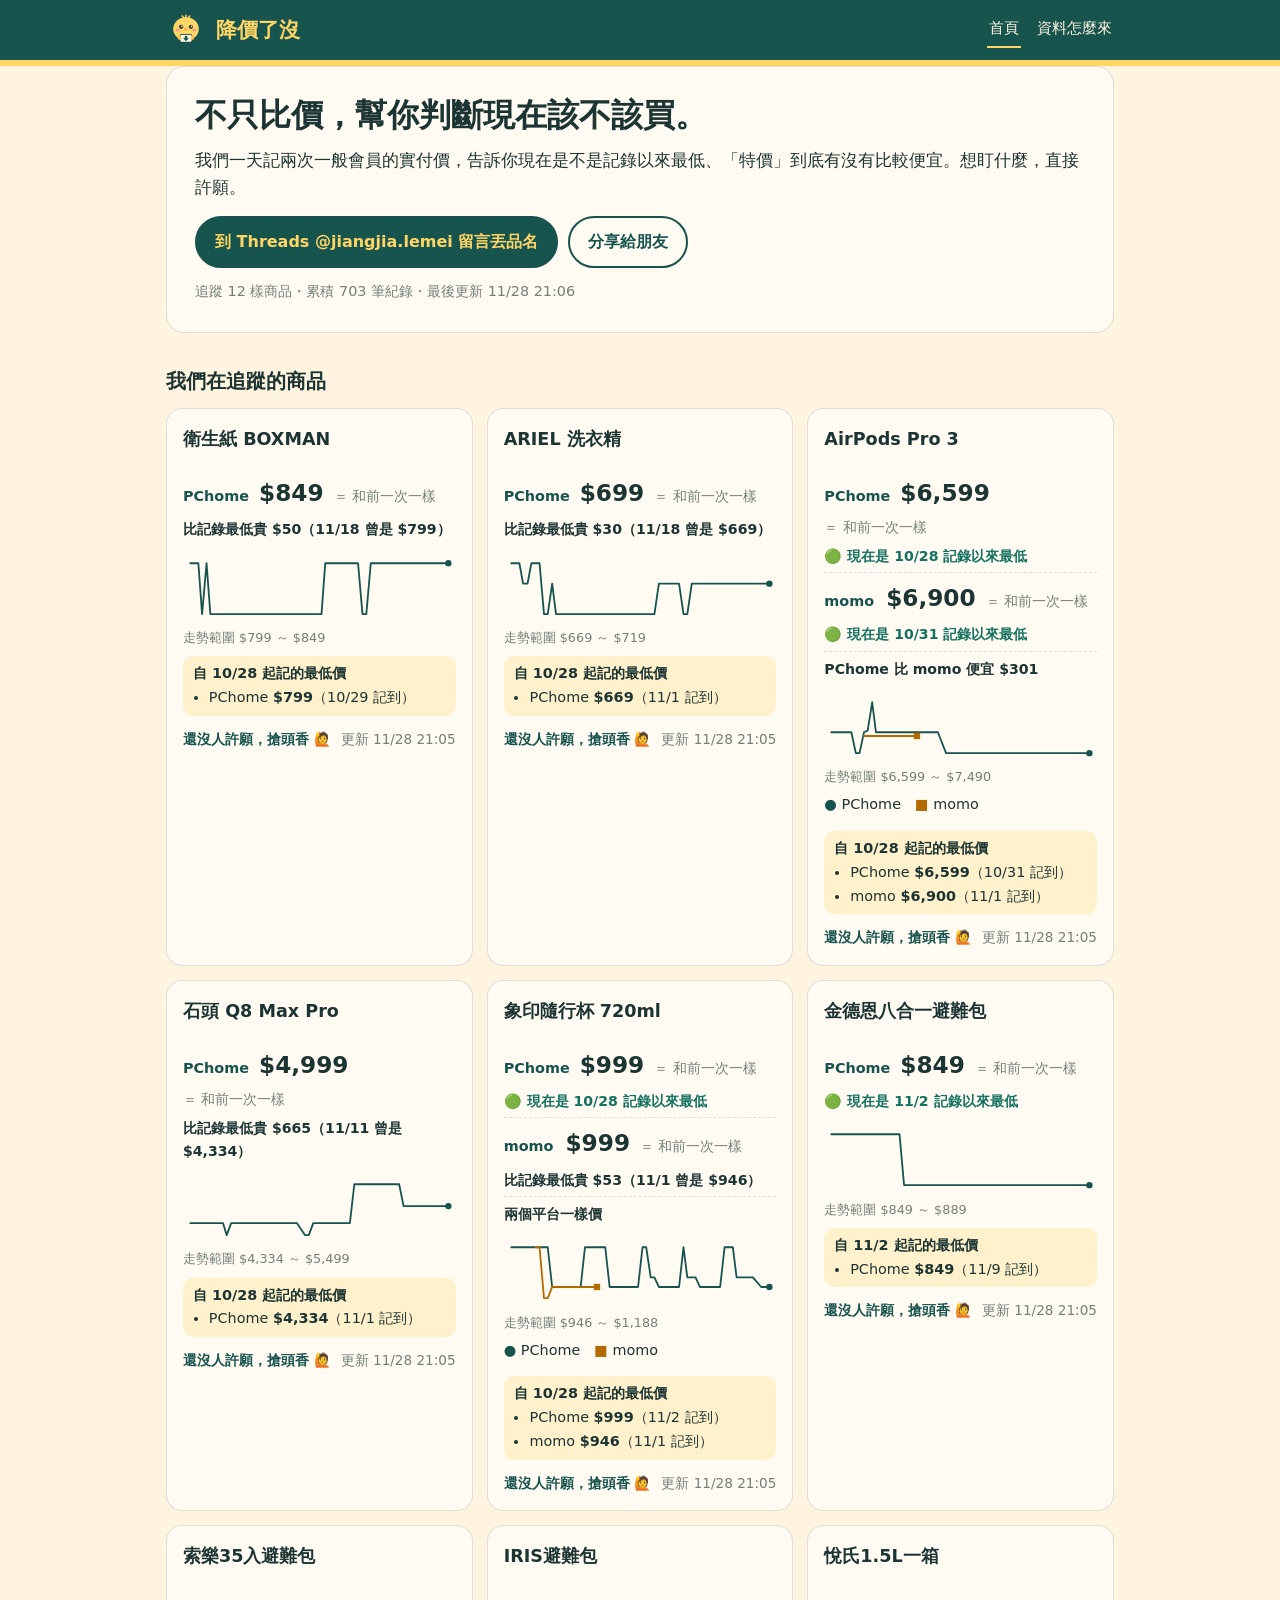
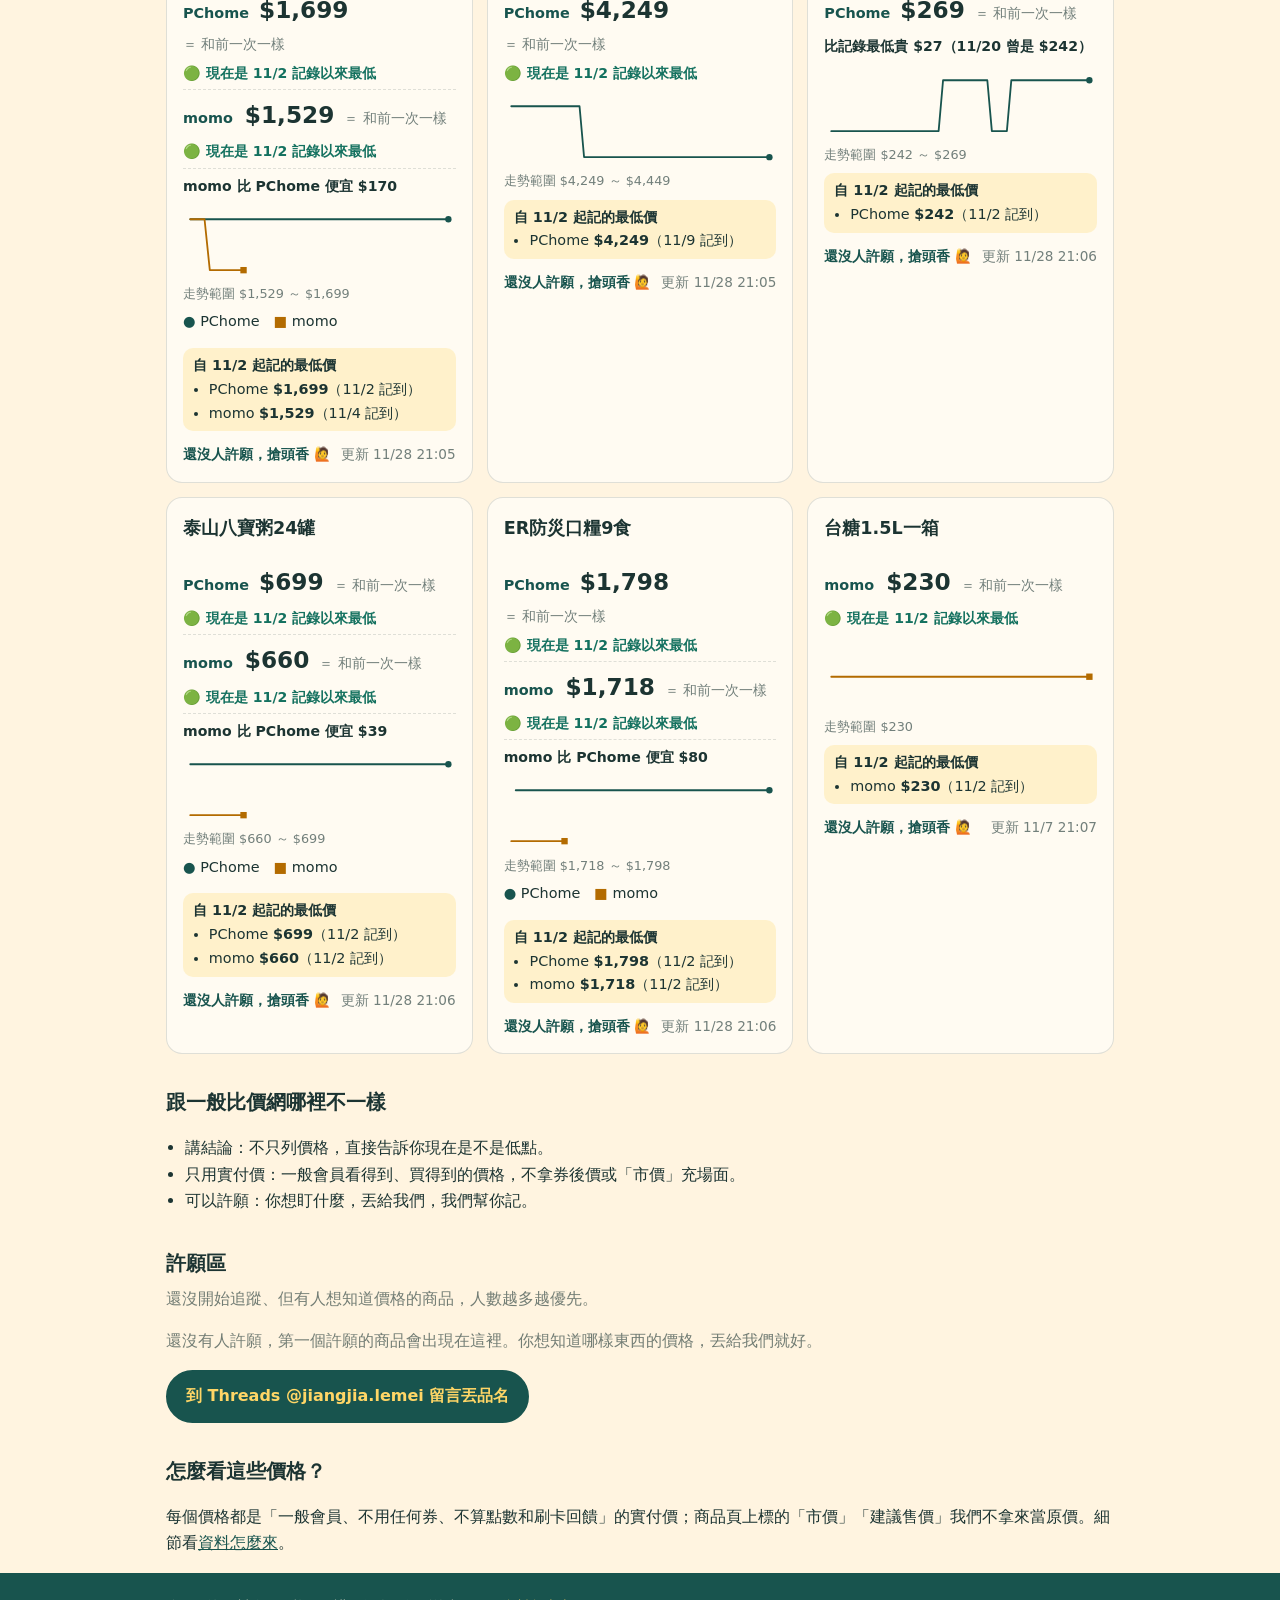
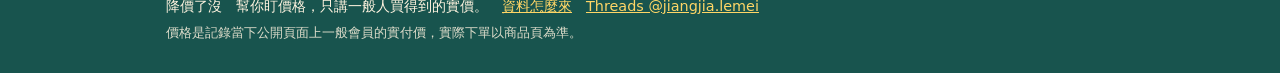
==== commit bc935863: "網站更新 2026-11-28 21:20" ====
--- a/index.html
+++ b/index.html
@@ -1,2 +1,2 @@
 <!doctype html>
-<html lang="zh-Hant"><head><meta charset="utf-8"><meta name="viewport" content="width=device-width,initial-scale=1"><title>降價了沒｜不只比價，幫你判斷現在該不該買。</title><meta name="description" content="不只比價，幫你判斷現在該不該買。我們一天記兩次一般會員的實付價，告訴你現在是不是記錄以來最低、「特價」到底有沒有比較便宜。想盯什麼，直接許願。"><meta property="og:type" content="website"><meta property="og:locale" content="zh_TW"><meta property="og:site_name" content="降價了沒"><meta property="og:title" content="降價了沒｜不只比價，幫你判斷現在該不該買。"><meta property="og:description" content="不只比價，幫你判斷現在該不該買。我們一天記兩次一般會員的實付價，告訴你現在是不是記錄以來最低、「特價」到底有沒有比較便宜。想盯什麼，直接許願。"><meta property="og:image" content="https://jiangjia-lemei.github.io/assets/cute-2.png"><meta name="twitter:card" content="summary"><meta property="og:url" content="https://jiangjia-lemei.github.io/index.html"><link rel="canonical" href="https://jiangjia-lemei.github.io/index.html"><link rel="icon" href="assets/logo.png"><link rel="stylesheet" href="assets/style.css"></head><body><header class="top"><div class="wrap bar"><a class="brand" href="index.html"><img src="assets/logo.png" alt="" width="40" height="40"><span>降價了沒</span></a><nav><a href="index.html" aria-current="page">首頁</a><a href="about.html">資料怎麼來</a></nav></div></header><main class="wrap"><section class="hero"><h1>不只比價，幫你判斷現在該不該買。</h1><p class="lead">我們一天記兩次一般會員的實付價，告訴你現在是不是記錄以來最低、「特價」到底有沒有比較便宜。想盯什麼，直接許願。</p><div class="actions"><a class="btn primary" href="https://www.threads.com/@jiangjia.lemei" target="_blank" rel="noopener">到 Threads @jiangjia.lemei 留言丟品名</a><button type="button" class="btn ghost" data-share>分享給朋友</button></div><p class="stats">追蹤 12 樣商品・累積 692 筆紀錄・最後更新 11/28 10:06</p></section><section><h2>我們在追蹤的商品</h2><div class="grid"><article class="card"><h3><a href="p/tissue.html">衛生紙 BOXMAN</a></h3><div class="prices"><div class="prow"><span class="pname">PChome</span><span class="pprice">$849</span><span class="delta flat">＝ 和前一次一樣</span></div><p class="pjudge">比記錄最低貴 $50（11/18 曾是 $799）</p></div><a class="spark" href="p/tissue.html" aria-label="看 衛生紙 BOXMAN 的價格紀錄"><svg class="chart" viewBox="0 0 300 72" role="img" aria-label="衛生紙 BOXMAN 價格走勢圖" xmlns="http://www.w3.org/2000/svg"><polyline points="8.0,8.0 8.0,8.0 12.1,8.0 17.0,8.0 21.2,64.0 26.2,8.0 30.4,64.0 35.4,64.0 39.5,64.0 44.5,64.0 48.7,64.0 53.7,64.0 57.9,64.0 62.8,64.0 67.0,64.0 72.0,64.0 76.2,64.0 81.2,64.0 85.4,64.0 90.3,64.0 94.5,64.0 99.5,64.0 103.7,64.0 108.7,64.0 112.9,64.0 117.8,64.0 122.0,64.0 127.0,64.0 136.2,64.0 140.4,64.0 145.3,64.0 149.5,64.0 154.5,64.0 158.7,8.0 163.7,8.0 167.9,8.0 172.8,8.0 177.0,8.0 182.0,8.0 186.2,8.0 191.2,8.0 195.4,8.0 200.3,64.0 204.5,64.0 209.5,8.0 213.7,8.0 218.7,8.0 222.9,8.0 227.8,8.0 232.0,8.0 237.0,8.0 241.2,8.0 246.2,8.0 250.4,8.0 255.3,8.0 259.5,8.0 264.5,8.0 268.7,8.0 273.7,8.0 277.9,8.0 287.0,8.0 292.0,8.0" fill="none" stroke="#18544e" stroke-width="2" stroke-linejoin="round" stroke-linecap="round"/><circle cx="292.0" cy="8.0" r="3.5" fill="#18544e"/></svg></a><p class="range">走勢範圍 $799 ～ $849</p><div class="low"><p class="lowhead">自 10/28 起記的最低價</p><ul><li>PChome <b>$799</b>（10/29 記到）</li></ul></div><p class="meta"><span class="wishn">還沒人許願，搶頭香 🙋</span><span>更新 11/28 10:05</span></p></article><article class="card"><h3><a href="p/laundry.html">ARIEL 洗衣精</a></h3><div class="prices"><div class="prow"><span class="pname">PChome</span><span class="pprice">$699</span><span class="delta flat">＝ 和前一次一樣</span></div><p class="pjudge">比記錄最低貴 $30（11/18 曾是 $669）</p></div><a class="spark" href="p/laundry.html" aria-label="看 ARIEL 洗衣精 的價格紀錄"><svg class="chart" viewBox="0 0 300 72" role="img" aria-label="ARIEL 洗衣精 價格走勢圖" xmlns="http://www.w3.org/2000/svg"><polyline points="8.0,8.0 8.0,8.0 12.1,8.0 17.0,8.0 21.2,30.4 26.2,30.4 30.4,8.0 35.4,8.0 39.5,8.0 44.5,64.0 48.7,64.0 53.7,30.4 57.9,64.0 62.8,64.0 67.0,64.0 72.0,64.0 76.2,64.0 81.2,64.0 85.4,64.0 90.3,64.0 94.5,64.0 99.5,64.0 103.7,64.0 108.7,64.0 112.9,64.0 117.8,64.0 122.0,64.0 127.0,64.0 136.2,64.0 140.4,64.0 145.3,64.0 149.5,64.0 154.5,64.0 158.7,64.0 163.7,64.0 167.9,64.0 172.8,30.4 177.0,30.4 182.0,30.4 186.2,30.4 191.2,30.4 195.4,30.4 200.3,64.0 204.5,64.0 209.5,30.4 213.7,30.4 218.7,30.4 222.9,30.4 227.8,30.4 232.0,30.4 237.0,30.4 241.2,30.4 246.2,30.4 250.4,30.4 259.5,30.4 264.5,30.4 268.7,30.4 273.7,30.4 277.9,30.4 287.0,30.4 292.0,30.4" fill="none" stroke="#18544e" stroke-width="2" stroke-linejoin="round" stroke-linecap="round"/><circle cx="292.0" cy="30.4" r="3.5" fill="#18544e"/></svg></a><p class="range">走勢範圍 $669 ～ $719</p><div class="low"><p class="lowhead">自 10/28 起記的最低價</p><ul><li>PChome <b>$669</b>（11/1 記到）</li></ul></div><p class="meta"><span class="wishn">還沒人許願，搶頭香 🙋</span><span>更新 11/28 10:05</span></p></article><article class="card"><h3><a href="p/airpods.html">AirPods Pro 3</a></h3><div class="prices"><div class="prow"><span class="pname">PChome</span><span class="pprice">$6,599</span><span class="delta flat">＝ 和前一次一樣</span></div><p class="pjudge good">🟢 現在是 10/28 記錄以來最低</p><div class="prow"><span class="pname">momo</span><span class="pprice">$6,900</span><span class="delta flat">＝ 和前一次一樣</span></div><p class="pjudge good">🟢 現在是 10/31 記錄以來最低</p><p class="pjudge cmp">PChome 比 momo 便宜 $301</p></div><a class="spark" href="p/airpods.html" aria-label="看 AirPods Pro 3 的價格紀錄"><svg class="chart" viewBox="0 0 300 72" role="img" aria-label="AirPods Pro 3 價格走勢圖" xmlns="http://www.w3.org/2000/svg"><polyline points="8.0,41.0 8.0,41.0 12.1,41.0 17.0,41.0 21.2,41.0 26.2,41.0 30.4,41.0 35.4,64.0 39.5,64.0 44.5,41.0 48.7,38.9 53.7,8.0 57.9,41.0 62.8,41.0 67.0,41.0 72.0,41.0 76.2,41.0 81.2,41.0 85.4,41.0 90.3,41.0 94.5,41.0 99.5,41.0 103.7,41.0 108.7,41.0 112.9,41.0 117.8,41.0 122.0,41.0 127.0,41.0 136.2,64.0 140.4,64.0 145.3,64.0 149.5,64.0 154.5,64.0 158.7,64.0 163.7,64.0 167.9,64.0 172.8,64.0 177.0,64.0 182.0,64.0 186.2,64.0 191.2,64.0 195.4,64.0 200.3,64.0 204.5,64.0 209.5,64.0 213.7,64.0 218.7,64.0 222.9,64.0 227.8,64.0 232.0,64.0 237.0,64.0 241.2,64.0 246.2,64.0 250.4,64.0 259.5,64.0 264.5,64.0 268.7,64.0 273.7,64.0 277.9,64.0 287.0,64.0 292.0,64.0" fill="none" stroke="#18544e" stroke-width="2" stroke-linejoin="round" stroke-linecap="round"/><circle cx="292.0" cy="64.0" r="3.5" fill="#18544e"/><polyline points="44.5,45.1 48.7,45.1 53.7,45.1 57.9,45.1 62.8,45.1 67.1,45.1 72.0,45.1 76.2,45.1 81.2,45.1 85.4,45.1 90.4,45.1 94.6,45.1 99.5,45.1 103.7,45.1" fill="none" stroke="#b36b00" stroke-width="2" stroke-linejoin="round" stroke-linecap="round"/><rect x="100.2" y="41.6" width="7.0" height="7.0" fill="#b36b00"/></svg></a><p class="range">走勢範圍 $6,599 ～ $7,490</p><p class="legend"><span style="color:#18544e">●</span> PChome　<span style="color:#b36b00">■</span> momo</p><div class="low"><p class="lowhead">自 10/28 起記的最低價</p><ul><li>PChome <b>$6,599</b>（10/31 記到）</li><li>momo <b>$6,900</b>（11/1 記到）</li></ul></div><p class="meta"><span class="wishn">還沒人許願，搶頭香 🙋</span><span>更新 11/28 10:05</span></p></article><article class="card"><h3><a href="p/robovac.html">石頭 Q8 Max Pro</a></h3><div class="prices"><div class="prow"><span class="pname">PChome</span><span class="pprice">$4,999</span><span class="delta flat">＝ 和前一次一樣</span></div><p class="pjudge">比記錄最低貴 $665（11/11 曾是 $4,334）</p></div><a class="spark" href="p/robovac.html" aria-label="看 石頭 Q8 Max Pro 的價格紀錄"><svg class="chart" viewBox="0 0 300 72" role="img" aria-label="石頭 Q8 Max Pro 價格走勢圖" xmlns="http://www.w3.org/2000/svg"><polyline points="8.0,50.7 8.0,50.7 12.1,50.7 17.0,50.7 21.2,50.7 26.2,50.7 30.4,50.7 35.4,50.7 39.5,50.7 44.5,50.7 48.7,64.0 53.7,50.7 57.9,50.7 62.8,50.7 67.0,50.7 72.0,50.7 76.2,50.7 81.2,50.7 85.4,50.7 90.3,50.7 94.5,50.7 99.5,50.7 103.7,50.7 108.7,50.7 112.9,50.7 117.8,50.7 122.0,50.7 127.0,50.7 136.2,64.0 140.4,64.0 145.3,50.7 149.5,50.7 154.5,50.7 158.7,50.7 163.7,50.7 167.9,50.7 172.8,50.7 177.0,50.7 182.0,50.7 186.2,50.7 191.2,8.0 195.4,8.0 200.3,8.0 204.5,8.0 209.5,8.0 213.7,8.0 218.7,8.0 222.9,8.0 227.8,8.0 232.0,8.0 237.0,8.0 241.2,8.0 246.2,32.0 250.4,32.0 255.4,32.0 259.5,32.0 264.5,32.0 268.7,32.0 273.7,32.0 277.9,32.0 287.0,32.0 292.0,32.0" fill="none" stroke="#18544e" stroke-width="2" stroke-linejoin="round" stroke-linecap="round"/><circle cx="292.0" cy="32.0" r="3.5" fill="#18544e"/></svg></a><p class="range">走勢範圍 $4,334 ～ $5,499</p><div class="low"><p class="lowhead">自 10/28 起記的最低價</p><ul><li>PChome <b>$4,334</b>（11/1 記到）</li></ul></div><p class="meta"><span class="wishn">還沒人許願，搶頭香 🙋</span><span>更新 11/28 10:05</span></p></article><article class="card"><h3><a href="p/thermos.html">象印隨行杯 720ml</a></h3><div class="prices"><div class="prow"><span class="pname">PChome</span><span class="pprice">$999</span><span class="delta flat">＝ 和前一次一樣</span></div><p class="pjudge good">🟢 現在是 10/28 記錄以來最低</p><div class="prow"><span class="pname">momo</span><span class="pprice">$999</span><span class="delta flat">＝ 和前一次一樣</span></div><p class="pjudge">比記錄最低貴 $53（11/1 曾是 $946）</p><p class="pjudge cmp">兩個平台一樣價</p></div><a class="spark" href="p/thermos.html" aria-label="看 象印隨行杯 720ml 的價格紀錄"><svg class="chart" viewBox="0 0 300 72" role="img" aria-label="象印隨行杯 720ml 價格走勢圖" xmlns="http://www.w3.org/2000/svg"><polyline points="8.0,8.0 8.0,8.0 12.1,8.0 17.0,8.0 21.2,8.0 26.2,8.0 30.4,8.0 35.4,8.0 39.5,8.0 44.5,8.0 48.7,8.0 53.7,51.7 57.9,51.7 62.8,51.7 67.0,51.7 72.0,51.7 76.2,51.7 81.2,51.7 85.4,51.7 90.3,8.0 94.5,8.0 99.5,8.0 103.7,8.0 108.7,8.0 112.9,8.0 117.8,51.7 122.0,51.7 127.0,51.7 136.2,51.7 140.4,51.7 145.3,51.7 149.5,51.7 154.5,8.0 158.7,8.0 163.7,41.1 167.9,41.1 172.8,51.7 177.0,51.7 182.0,51.7 186.2,51.7 191.2,51.7 195.4,51.7 200.3,8.0 204.5,41.1 209.5,41.1 213.7,41.1 218.7,51.7 222.9,51.7 227.8,51.7 232.0,51.7 237.0,51.7 241.2,51.7 246.2,8.0 250.4,8.0 255.4,8.0 259.5,41.1 264.5,41.1 268.7,41.1 273.7,41.1 277.9,41.1 287.0,51.7 292.0,51.7" fill="none" stroke="#18544e" stroke-width="2" stroke-linejoin="round" stroke-linecap="round"/><circle cx="292.0" cy="51.7" r="3.5" fill="#18544e"/><polyline points="35.4,8.0 39.5,8.0 44.5,64.0 48.7,64.0 53.7,51.7 57.9,51.7 62.8,51.7 67.0,51.7 72.0,51.7 76.2,51.7 81.2,51.7 85.4,51.7 90.3,51.7 94.6,51.7 99.5,51.7 103.7,51.7" fill="none" stroke="#b36b00" stroke-width="2" stroke-linejoin="round" stroke-linecap="round"/><rect x="100.2" y="48.2" width="7.0" height="7.0" fill="#b36b00"/></svg></a><p class="range">走勢範圍 $946 ～ $1,188</p><p class="legend"><span style="color:#18544e">●</span> PChome　<span style="color:#b36b00">■</span> momo</p><div class="low"><p class="lowhead">自 10/28 起記的最低價</p><ul><li>PChome <b>$999</b>（11/2 記到）</li><li>momo <b>$946</b>（11/1 記到）</li></ul></div><p class="meta"><span class="wishn">還沒人許願，搶頭香 🙋</span><span>更新 11/28 10:06</span></p></article><article class="card"><h3><a href="p/bag_kde8.html">金德恩八合一避難包</a></h3><div class="prices"><div class="prow"><span class="pname">PChome</span><span class="pprice">$849</span><span class="delta flat">＝ 和前一次一樣</span></div><p class="pjudge good">🟢 現在是 11/2 記錄以來最低</p></div><a class="spark" href="p/bag_kde8.html" aria-label="看 金德恩八合一避難包 的價格紀錄"><svg class="chart" viewBox="0 0 300 72" role="img" aria-label="金德恩八合一避難包 價格走勢圖" xmlns="http://www.w3.org/2000/svg"><polyline points="8.0,8.0 13.0,8.0 18.9,8.0 23.9,8.0 29.8,8.0 34.9,8.0 40.8,8.0 45.8,8.0 51.7,8.0 56.7,8.0 62.6,8.0 67.6,8.0 73.5,8.0 78.5,8.0 84.5,8.0 89.5,64.0 95.4,64.0 106.3,64.0 111.3,64.0 117.2,64.0 122.2,64.0 128.2,64.0 133.2,64.0 139.1,64.0 144.1,64.0 150.0,64.0 155.0,64.0 160.9,64.0 165.9,64.0 171.8,64.0 176.9,64.0 182.8,64.0 187.8,64.0 193.7,64.0 198.7,64.0 204.6,64.0 209.6,64.0 215.5,64.0 220.5,64.0 226.5,64.0 231.5,64.0 237.4,64.0 242.4,64.0 248.3,64.0 253.3,64.0 259.2,64.0 264.2,64.0 270.2,64.0 275.2,64.0 286.1,64.0 292.0,64.0" fill="none" stroke="#18544e" stroke-width="2" stroke-linejoin="round" stroke-linecap="round"/><circle cx="292.0" cy="64.0" r="3.5" fill="#18544e"/></svg></a><p class="range">走勢範圍 $849 ～ $889</p><div class="low"><p class="lowhead">自 11/2 起記的最低價</p><ul><li>PChome <b>$849</b>（11/9 記到）</li></ul></div><p class="meta"><span class="wishn">還沒人許願，搶頭香 🙋</span><span>更新 11/28 10:06</span></p></article><article class="card"><h3><a href="p/bag_solar35.html">索樂35入避難包</a></h3><div class="prices"><div class="prow"><span class="pname">PChome</span><span class="pprice">$1,699</span><span class="delta flat">＝ 和前一次一樣</span></div><p class="pjudge good">🟢 現在是 11/2 記錄以來最低</p><div class="prow"><span class="pname">momo</span><span class="pprice">$1,529</span><span class="delta flat">＝ 和前一次一樣</span></div><p class="pjudge good">🟢 現在是 11/2 記錄以來最低</p><p class="pjudge cmp">momo 比 PChome 便宜 $170</p></div><a class="spark" href="p/bag_solar35.html" aria-label="看 索樂35入避難包 的價格紀錄"><svg class="chart" viewBox="0 0 300 72" role="img" aria-label="索樂35入避難包 價格走勢圖" xmlns="http://www.w3.org/2000/svg"><polyline points="8.0,8.0 13.0,8.0 18.9,8.0 56.7,8.0 62.6,8.0 67.6,8.0 73.5,8.0 78.5,8.0 84.5,8.0 89.5,8.0 95.4,8.0 106.3,8.0 111.3,8.0 117.2,8.0 122.2,8.0 128.2,8.0 133.2,8.0 139.1,8.0 144.1,8.0 150.0,8.0 155.0,8.0 160.9,8.0 165.9,8.0 171.8,8.0 176.9,8.0 182.8,8.0 187.8,8.0 193.7,8.0 198.7,8.0 204.6,8.0 209.6,8.0 215.5,8.0 220.5,8.0 226.5,8.0 231.5,8.0 237.4,8.0 242.4,8.0 248.3,8.0 253.3,8.0 259.2,8.0 264.2,8.0 270.2,8.0 275.2,8.0 286.1,8.0 292.0,8.0" fill="none" stroke="#18544e" stroke-width="2" stroke-linejoin="round" stroke-linecap="round"/><circle cx="292.0" cy="8.0" r="3.5" fill="#18544e"/><polyline points="8.0,8.0 13.0,8.0 18.9,8.0 23.9,8.0 29.9,64.0 34.9,64.0 40.8,64.0 45.8,64.0 51.7,64.0 56.7,64.0 62.6,64.0 67.6,64.0" fill="none" stroke="#b36b00" stroke-width="2" stroke-linejoin="round" stroke-linecap="round"/><rect x="64.1" y="60.5" width="7.0" height="7.0" fill="#b36b00"/></svg></a><p class="range">走勢範圍 $1,529 ～ $1,699</p><p class="legend"><span style="color:#18544e">●</span> PChome　<span style="color:#b36b00">■</span> momo</p><div class="low"><p class="lowhead">自 11/2 起記的最低價</p><ul><li>PChome <b>$1,699</b>（11/2 記到）</li><li>momo <b>$1,529</b>（11/4 記到）</li></ul></div><p class="meta"><span class="wishn">還沒人許願，搶頭香 🙋</span><span>更新 11/28 10:06</span></p></article><article class="card"><h3><a href="p/bag_iris.html">IRIS避難包</a></h3><div class="prices"><div class="prow"><span class="pname">PChome</span><span class="pprice">$4,249</span><span class="delta flat">＝ 和前一次一樣</span></div><p class="pjudge good">🟢 現在是 11/2 記錄以來最低</p></div><a class="spark" href="p/bag_iris.html" aria-label="看 IRIS避難包 的價格紀錄"><svg class="chart" viewBox="0 0 300 72" role="img" aria-label="IRIS避難包 價格走勢圖" xmlns="http://www.w3.org/2000/svg"><polyline points="8.0,8.0 13.0,8.0 18.9,8.0 23.9,8.0 29.8,8.0 34.9,8.0 40.8,8.0 45.8,8.0 51.7,8.0 56.7,8.0 62.6,8.0 67.6,8.0 73.5,8.0 78.5,8.0 84.5,8.0 89.5,64.0 95.4,64.0 106.3,64.0 111.3,64.0 117.2,64.0 122.2,64.0 128.2,64.0 133.2,64.0 139.1,64.0 144.1,64.0 150.0,64.0 155.0,64.0 160.9,64.0 165.9,64.0 171.8,64.0 176.9,64.0 182.8,64.0 187.8,64.0 193.7,64.0 198.7,64.0 204.6,64.0 209.6,64.0 215.5,64.0 220.5,64.0 226.5,64.0 231.5,64.0 237.4,64.0 242.4,64.0 248.3,64.0 253.3,64.0 259.2,64.0 264.2,64.0 270.2,64.0 275.2,64.0 286.1,64.0 292.0,64.0" fill="none" stroke="#18544e" stroke-width="2" stroke-linejoin="round" stroke-linecap="round"/><circle cx="292.0" cy="64.0" r="3.5" fill="#18544e"/></svg></a><p class="range">走勢範圍 $4,249 ～ $4,449</p><div class="low"><p class="lowhead">自 11/2 起記的最低價</p><ul><li>PChome <b>$4,249</b>（11/9 記到）</li></ul></div><p class="meta"><span class="wishn">還沒人許願，搶頭香 🙋</span><span>更新 11/28 10:06</span></p></article><article class="card"><h3><a href="p/water_yes15.html">悅氏1.5L一箱</a></h3><div class="prices"><div class="prow"><span class="pname">PChome</span><span class="pprice">$269</span><span class="delta flat">＝ 和前一次一樣</span></div><p class="pjudge">比記錄最低貴 $27（11/20 曾是 $242）</p></div><a class="spark" href="p/water_yes15.html" aria-label="看 悅氏1.5L一箱 的價格紀錄"><svg class="chart" viewBox="0 0 300 72" role="img" aria-label="悅氏1.5L一箱 價格走勢圖" xmlns="http://www.w3.org/2000/svg"><polyline points="8.0,64.0 13.0,64.0 18.9,64.0 23.9,64.0 29.8,64.0 34.9,64.0 40.8,64.0 45.8,64.0 51.7,64.0 56.7,64.0 62.6,64.0 67.6,64.0 73.5,64.0 78.5,64.0 84.5,64.0 89.5,64.0 95.4,64.0 106.3,64.0 111.3,64.0 117.2,64.0 122.2,64.0 128.2,64.0 133.2,8.0 139.1,8.0 144.1,8.0 150.0,8.0 155.0,8.0 160.9,8.0 165.9,8.0 171.8,8.0 176.9,8.0 182.8,8.0 187.8,64.0 193.7,64.0 198.7,64.0 204.6,64.0 209.6,8.0 215.5,8.0 220.5,8.0 226.5,8.0 231.5,8.0 237.4,8.0 242.4,8.0 248.3,8.0 253.3,8.0 259.2,8.0 264.2,8.0 270.2,8.0 275.2,8.0 286.1,8.0 292.0,8.0" fill="none" stroke="#18544e" stroke-width="2" stroke-linejoin="round" stroke-linecap="round"/><circle cx="292.0" cy="8.0" r="3.5" fill="#18544e"/></svg></a><p class="range">走勢範圍 $242 ～ $269</p><div class="low"><p class="lowhead">自 11/2 起記的最低價</p><ul><li>PChome <b>$242</b>（11/2 記到）</li></ul></div><p class="meta"><span class="wishn">還沒人許願，搶頭香 🙋</span><span>更新 11/28 10:06</span></p></article><article class="card"><h3><a href="p/porridge_ts24.html">泰山八寶粥24罐</a></h3><div class="prices"><div class="prow"><span class="pname">PChome</span><span class="pprice muted">$699</span><span class="badge warn">暫不可購買</span></div><div class="prow"><span class="pname">momo</span><span class="pprice">$660</span><span class="delta flat">＝ 和前一次一樣</span></div><p class="pjudge good">🟢 現在是 11/2 記錄以來最低</p></div><a class="spark" href="p/porridge_ts24.html" aria-label="看 泰山八寶粥24罐 的價格紀錄"><svg class="chart" viewBox="0 0 300 72" role="img" aria-label="泰山八寶粥24罐 價格走勢圖" xmlns="http://www.w3.org/2000/svg"><polyline points="8.0,8.0 14.2,8.0 21.5,8.0 27.7,8.0 35.0,8.0 41.2,8.0 48.6,8.0 54.8,8.0 62.1,8.0 68.3,8.0 75.6,8.0 81.8,8.0 89.1,8.0 95.3,8.0 102.7,8.0 108.9,8.0 116.2,8.0 129.7,8.0 135.9,8.0 143.2,8.0 149.4,8.0 156.8,8.0 163.0,8.0 170.3,8.0 176.5,8.0 183.8,8.0 190.0,8.0 197.3,8.0 203.5,8.0 210.9,8.0 217.1,8.0 224.4,8.0 230.6,8.0 237.9,8.0 244.1,8.0 251.4,8.0 257.6,8.0 265.0,8.0 271.1,8.0 278.5,8.0 284.7,8.0 292.0,8.0" fill="none" stroke="#18544e" stroke-width="2" stroke-linejoin="round" stroke-linecap="round"/><circle cx="292.0" cy="8.0" r="3.5" fill="#18544e"/><polyline points="8.0,64.0 14.2,64.0 21.5,64.0 27.7,64.0 35.1,64.0 48.6,64.0 54.8,64.0 62.1,64.0 68.3,64.0 75.6,64.0 81.8,64.0" fill="none" stroke="#b36b00" stroke-width="2" stroke-linejoin="round" stroke-linecap="round"/><rect x="78.3" y="60.5" width="7.0" height="7.0" fill="#b36b00"/></svg></a><p class="range">走勢範圍 $660 ～ $699</p><p class="legend"><span style="color:#18544e">●</span> PChome　<span style="color:#b36b00">■</span> momo</p><div class="low"><p class="lowhead">自 11/2 起記的最低價</p><ul><li>PChome <b>$699</b>（11/2 記到）</li><li>momo <b>$660</b>（11/2 記到）</li></ul></div><p class="meta"><span class="wishn">還沒人許願，搶頭香 🙋</span><span>更新 11/28 10:06</span></p></article><article class="card"><h3><a href="p/ration_er9.html">ER防災口糧9食</a></h3><div class="prices"><div class="prow"><span class="pname">PChome</span><span class="pprice">$1,798</span><span class="delta flat">＝ 和前一次一樣</span></div><p class="pjudge good">🟢 現在是 11/2 記錄以來最低</p><div class="prow"><span class="pname">momo</span><span class="pprice">$1,718</span><span class="delta flat">＝ 和前一次一樣</span></div><p class="pjudge good">🟢 現在是 11/2 記錄以來最低</p><p class="pjudge cmp">momo 比 PChome 便宜 $80</p></div><a class="spark" href="p/ration_er9.html" aria-label="看 ER防災口糧9食 的價格紀錄"><svg class="chart" viewBox="0 0 300 72" role="img" aria-label="ER防災口糧9食 價格走勢圖" xmlns="http://www.w3.org/2000/svg"><polyline points="13.0,8.0 18.9,8.0 23.9,8.0 29.8,8.0 34.8,8.0 40.8,8.0 45.8,8.0 51.7,8.0 56.7,8.0 62.6,8.0 67.6,8.0 73.5,8.0 78.5,8.0 84.5,8.0 89.5,8.0 95.4,8.0 106.3,8.0 111.3,8.0 117.2,8.0 122.2,8.0 128.2,8.0 133.2,8.0 139.1,8.0 144.1,8.0 150.0,8.0 155.0,8.0 160.9,8.0 165.9,8.0 171.8,8.0 176.9,8.0 182.8,8.0 187.8,8.0 193.7,8.0 198.7,8.0 204.6,8.0 209.6,8.0 215.5,8.0 220.5,8.0 226.5,8.0 231.5,8.0 237.4,8.0 242.4,8.0 248.3,8.0 253.3,8.0 259.2,8.0 264.2,8.0 270.2,8.0 275.2,8.0 286.1,8.0 292.0,8.0" fill="none" stroke="#18544e" stroke-width="2" stroke-linejoin="round" stroke-linecap="round"/><circle cx="292.0" cy="8.0" r="3.5" fill="#18544e"/><polyline points="8.0,64.0 13.0,64.0 18.9,64.0 23.9,64.0 29.8,64.0 34.9,64.0 40.8,64.0 45.8,64.0 51.7,64.0 56.7,64.0 62.6,64.0 67.6,64.0" fill="none" stroke="#b36b00" stroke-width="2" stroke-linejoin="round" stroke-linecap="round"/><rect x="64.1" y="60.5" width="7.0" height="7.0" fill="#b36b00"/></svg></a><p class="range">走勢範圍 $1,718 ～ $1,798</p><p class="legend"><span style="color:#18544e">●</span> PChome　<span style="color:#b36b00">■</span> momo</p><div class="low"><p class="lowhead">自 11/2 起記的最低價</p><ul><li>PChome <b>$1,798</b>（11/2 記到）</li><li>momo <b>$1,718</b>（11/2 記到）</li></ul></div><p class="meta"><span class="wishn">還沒人許願，搶頭香 🙋</span><span>更新 11/28 10:06</span></p></article><article class="card"><h3><a href="p/water_tsg15.html">台糖1.5L一箱</a></h3><div class="prices"><div class="prow"><span class="pname">momo</span><span class="pprice">$230</span><span class="delta flat">＝ 和前一次一樣</span></div><p class="pjudge good">🟢 現在是 11/2 記錄以來最低</p></div><a class="spark" href="p/water_tsg15.html" aria-label="看 台糖1.5L一箱 的價格紀錄"><svg class="chart" viewBox="0 0 300 72" role="img" aria-label="台糖1.5L一箱 價格走勢圖" xmlns="http://www.w3.org/2000/svg"><polyline points="8.0,36.0 31.8,36.0 83.9,36.0 112.1,36.0 135.9,36.0 164.1,36.0 187.9,36.0 216.1,36.0 239.9,36.0 268.1,36.0 292.0,36.0" fill="none" stroke="#b36b00" stroke-width="2" stroke-linejoin="round" stroke-linecap="round"/><rect x="288.5" y="32.5" width="7.0" height="7.0" fill="#b36b00"/></svg></a><p class="range">走勢範圍 $230</p><div class="low"><p class="lowhead">自 11/2 起記的最低價</p><ul><li>momo <b>$230</b>（11/2 記到）</li></ul></div><p class="meta"><span class="wishn">還沒人許願，搶頭香 🙋</span><span>更新 11/7 21:07</span></p></article></div></section><section class="diff"><h2>跟一般比價網哪裡不一樣</h2><ul class="plain"><li>講結論：不只列價格，直接告訴你現在是不是低點。</li><li>只用實付價：一般會員看得到、買得到的價格，不拿券後價或「市價」充場面。</li><li>可以許願：你想盯什麼，丟給我們，我們幫你記。</li></ul></section><section id="wish"><h2>許願區</h2><p class="sub">還沒開始追蹤、但有人想知道價格的商品，人數越多越優先。</p><p class="empty">還沒有人許願，第一個許願的商品會出現在這裡。你想知道哪樣東西的價格，丟給我們就好。</p><div class="actions"><a class="btn primary" href="https://www.threads.com/@jiangjia.lemei" target="_blank" rel="noopener">到 Threads @jiangjia.lemei 留言丟品名</a></div></section><section class="howto"><h2>怎麼看這些價格？</h2><p>每個價格都是「一般會員、不用任何券、不算點數和刷卡回饋」的實付價；商品頁上標的「市價」「建議售價」我們不拿來當原價。細節看<a href="about.html">資料怎麼來</a>。</p></section></main><footer><div class="wrap"><p>降價了沒　幫你盯價格，只講一般人買得到的實價。　<a href="about.html">資料怎麼來</a>　<a href="https://www.threads.com/@jiangjia.lemei" target="_blank" rel="noopener">Threads @jiangjia.lemei</a></p><p class="small">價格是記錄當下公開頁面上一般會員的實付價，實際下單以商品頁為準。</p></div></footer><script src="assets/app.js"></script></body></html>+<html lang="zh-Hant"><head><meta charset="utf-8"><meta name="viewport" content="width=device-width,initial-scale=1"><title>降價了沒｜不只比價，幫你判斷現在該不該買。</title><meta name="description" content="不只比價，幫你判斷現在該不該買。我們一天記兩次一般會員的實付價，告訴你現在是不是記錄以來最低、「特價」到底有沒有比較便宜。想盯什麼，直接許願。"><meta property="og:type" content="website"><meta property="og:locale" content="zh_TW"><meta property="og:site_name" content="降價了沒"><meta property="og:title" content="降價了沒｜不只比價，幫你判斷現在該不該買。"><meta property="og:description" content="不只比價，幫你判斷現在該不該買。我們一天記兩次一般會員的實付價，告訴你現在是不是記錄以來最低、「特價」到底有沒有比較便宜。想盯什麼，直接許願。"><meta property="og:image" content="https://jiangjia-lemei.github.io/assets/cute-2.png"><meta name="twitter:card" content="summary"><meta property="og:url" content="https://jiangjia-lemei.github.io/index.html"><link rel="canonical" href="https://jiangjia-lemei.github.io/index.html"><link rel="icon" href="assets/logo.png"><link rel="stylesheet" href="assets/style.css"></head><body><header class="top"><div class="wrap bar"><a class="brand" href="index.html"><img src="assets/logo.png" alt="" width="40" height="40"><span>降價了沒</span></a><nav><a href="index.html" aria-current="page">首頁</a><a href="about.html">資料怎麼來</a></nav></div></header><main class="wrap"><section class="hero"><h1>不只比價，幫你判斷現在該不該買。</h1><p class="lead">我們一天記兩次一般會員的實付價，告訴你現在是不是記錄以來最低、「特價」到底有沒有比較便宜。想盯什麼，直接許願。</p><div class="actions"><a class="btn primary" href="https://www.threads.com/@jiangjia.lemei" target="_blank" rel="noopener">到 Threads @jiangjia.lemei 留言丟品名</a><button type="button" class="btn ghost" data-share>分享給朋友</button></div><p class="stats">追蹤 12 樣商品・累積 703 筆紀錄・最後更新 11/28 21:06</p></section><section><h2>我們在追蹤的商品</h2><div class="grid"><article class="card"><h3><a href="p/tissue.html">衛生紙 BOXMAN</a></h3><div class="prices"><div class="prow"><span class="pname">PChome</span><span class="pprice">$849</span><span class="delta flat">＝ 和前一次一樣</span></div><p class="pjudge">比記錄最低貴 $50（11/18 曾是 $799）</p></div><a class="spark" href="p/tissue.html" aria-label="看 衛生紙 BOXMAN 的價格紀錄"><svg class="chart" viewBox="0 0 300 72" role="img" aria-label="衛生紙 BOXMAN 價格走勢圖" xmlns="http://www.w3.org/2000/svg"><polyline points="8.0,8.0 8.0,8.0 12.0,8.0 16.9,8.0 21.0,64.0 25.9,8.0 30.1,64.0 35.0,64.0 39.1,64.0 44.0,64.0 48.1,64.0 53.0,64.0 57.2,64.0 62.0,64.0 66.2,64.0 71.1,64.0 75.2,64.0 80.1,64.0 84.3,64.0 89.1,64.0 93.3,64.0 98.2,64.0 102.3,64.0 107.2,64.0 111.3,64.0 116.2,64.0 120.4,64.0 125.3,64.0 134.3,64.0 138.4,64.0 143.3,64.0 147.5,64.0 152.4,64.0 156.5,8.0 161.4,8.0 165.5,8.0 170.4,8.0 174.6,8.0 179.5,8.0 183.6,8.0 188.5,8.0 192.6,8.0 197.5,64.0 201.7,64.0 206.6,8.0 210.7,8.0 215.6,8.0 219.7,8.0 224.6,8.0 228.8,8.0 233.7,8.0 237.8,8.0 242.7,8.0 246.8,8.0 251.7,8.0 255.9,8.0 260.8,8.0 264.9,8.0 269.8,8.0 273.9,8.0 283.0,8.0 287.9,8.0 292.0,8.0" fill="none" stroke="#18544e" stroke-width="2" stroke-linejoin="round" stroke-linecap="round"/><circle cx="292.0" cy="8.0" r="3.5" fill="#18544e"/></svg></a><p class="range">走勢範圍 $799 ～ $849</p><div class="low"><p class="lowhead">自 10/28 起記的最低價</p><ul><li>PChome <b>$799</b>（10/29 記到）</li></ul></div><p class="meta"><span class="wishn">還沒人許願，搶頭香 🙋</span><span>更新 11/28 21:05</span></p></article><article class="card"><h3><a href="p/laundry.html">ARIEL 洗衣精</a></h3><div class="prices"><div class="prow"><span class="pname">PChome</span><span class="pprice">$699</span><span class="delta flat">＝ 和前一次一樣</span></div><p class="pjudge">比記錄最低貴 $30（11/18 曾是 $669）</p></div><a class="spark" href="p/laundry.html" aria-label="看 ARIEL 洗衣精 的價格紀錄"><svg class="chart" viewBox="0 0 300 72" role="img" aria-label="ARIEL 洗衣精 價格走勢圖" xmlns="http://www.w3.org/2000/svg"><polyline points="8.0,8.0 8.0,8.0 12.0,8.0 16.9,8.0 21.0,30.4 25.9,30.4 30.1,8.0 35.0,8.0 39.1,8.0 44.0,64.0 48.1,64.0 53.0,30.4 57.2,64.0 62.0,64.0 66.2,64.0 71.1,64.0 75.2,64.0 80.1,64.0 84.3,64.0 89.1,64.0 93.3,64.0 98.2,64.0 102.3,64.0 107.2,64.0 111.3,64.0 116.2,64.0 120.4,64.0 125.3,64.0 134.3,64.0 138.4,64.0 143.3,64.0 147.5,64.0 152.4,64.0 156.5,64.0 161.4,64.0 165.5,64.0 170.4,30.4 174.6,30.4 179.5,30.4 183.6,30.4 188.5,30.4 192.6,30.4 197.5,64.0 201.7,64.0 206.6,30.4 210.7,30.4 215.6,30.4 219.7,30.4 224.6,30.4 228.8,30.4 233.7,30.4 237.8,30.4 242.7,30.4 246.8,30.4 255.9,30.4 260.8,30.4 264.9,30.4 269.8,30.4 273.9,30.4 283.0,30.4 287.9,30.4 292.0,30.4" fill="none" stroke="#18544e" stroke-width="2" stroke-linejoin="round" stroke-linecap="round"/><circle cx="292.0" cy="30.4" r="3.5" fill="#18544e"/></svg></a><p class="range">走勢範圍 $669 ～ $719</p><div class="low"><p class="lowhead">自 10/28 起記的最低價</p><ul><li>PChome <b>$669</b>（11/1 記到）</li></ul></div><p class="meta"><span class="wishn">還沒人許願，搶頭香 🙋</span><span>更新 11/28 21:05</span></p></article><article class="card"><h3><a href="p/airpods.html">AirPods Pro 3</a></h3><div class="prices"><div class="prow"><span class="pname">PChome</span><span class="pprice">$6,599</span><span class="delta flat">＝ 和前一次一樣</span></div><p class="pjudge good">🟢 現在是 10/28 記錄以來最低</p><div class="prow"><span class="pname">momo</span><span class="pprice">$6,900</span><span class="delta flat">＝ 和前一次一樣</span></div><p class="pjudge good">🟢 現在是 10/31 記錄以來最低</p><p class="pjudge cmp">PChome 比 momo 便宜 $301</p></div><a class="spark" href="p/airpods.html" aria-label="看 AirPods Pro 3 的價格紀錄"><svg class="chart" viewBox="0 0 300 72" role="img" aria-label="AirPods Pro 3 價格走勢圖" xmlns="http://www.w3.org/2000/svg"><polyline points="8.0,41.0 8.0,41.0 12.0,41.0 16.9,41.0 21.0,41.0 25.9,41.0 30.1,41.0 35.0,64.0 39.1,64.0 44.0,41.0 48.1,38.9 53.0,8.0 57.2,41.0 62.0,41.0 66.2,41.0 71.1,41.0 75.2,41.0 80.1,41.0 84.3,41.0 89.1,41.0 93.3,41.0 98.2,41.0 102.3,41.0 107.2,41.0 111.3,41.0 116.2,41.0 120.4,41.0 125.3,41.0 134.3,64.0 138.4,64.0 143.3,64.0 147.5,64.0 152.4,64.0 156.5,64.0 161.4,64.0 165.5,64.0 170.4,64.0 174.6,64.0 179.5,64.0 183.6,64.0 188.5,64.0 192.6,64.0 197.5,64.0 201.7,64.0 206.6,64.0 210.7,64.0 215.6,64.0 219.7,64.0 224.6,64.0 228.8,64.0 233.7,64.0 237.8,64.0 242.7,64.0 246.8,64.0 255.9,64.0 260.8,64.0 264.9,64.0 269.8,64.0 273.9,64.0 283.0,64.0 287.9,64.0 292.0,64.0" fill="none" stroke="#18544e" stroke-width="2" stroke-linejoin="round" stroke-linecap="round"/><circle cx="292.0" cy="64.0" r="3.5" fill="#18544e"/><polyline points="44.0,45.1 48.1,45.1 53.0,45.1 57.2,45.1 62.1,45.1 66.2,45.1 71.1,45.1 75.2,45.1 80.1,45.1 84.3,45.1 89.2,45.1 93.3,45.1 98.2,45.1 102.3,45.1" fill="none" stroke="#b36b00" stroke-width="2" stroke-linejoin="round" stroke-linecap="round"/><rect x="98.8" y="41.6" width="7.0" height="7.0" fill="#b36b00"/></svg></a><p class="range">走勢範圍 $6,599 ～ $7,490</p><p class="legend"><span style="color:#18544e">●</span> PChome　<span style="color:#b36b00">■</span> momo</p><div class="low"><p class="lowhead">自 10/28 起記的最低價</p><ul><li>PChome <b>$6,599</b>（10/31 記到）</li><li>momo <b>$6,900</b>（11/1 記到）</li></ul></div><p class="meta"><span class="wishn">還沒人許願，搶頭香 🙋</span><span>更新 11/28 21:05</span></p></article><article class="card"><h3><a href="p/robovac.html">石頭 Q8 Max Pro</a></h3><div class="prices"><div class="prow"><span class="pname">PChome</span><span class="pprice">$4,999</span><span class="delta flat">＝ 和前一次一樣</span></div><p class="pjudge">比記錄最低貴 $665（11/11 曾是 $4,334）</p></div><a class="spark" href="p/robovac.html" aria-label="看 石頭 Q8 Max Pro 的價格紀錄"><svg class="chart" viewBox="0 0 300 72" role="img" aria-label="石頭 Q8 Max Pro 價格走勢圖" xmlns="http://www.w3.org/2000/svg"><polyline points="8.0,50.7 8.0,50.7 12.0,50.7 16.9,50.7 21.0,50.7 25.9,50.7 30.1,50.7 35.0,50.7 39.1,50.7 44.0,50.7 48.1,64.0 53.0,50.7 57.2,50.7 62.0,50.7 66.2,50.7 71.1,50.7 75.2,50.7 80.1,50.7 84.3,50.7 89.1,50.7 93.3,50.7 98.2,50.7 102.3,50.7 107.2,50.7 111.4,50.7 116.2,50.7 120.4,50.7 125.3,50.7 134.3,64.0 138.4,64.0 143.3,50.7 147.5,50.7 152.4,50.7 156.5,50.7 161.4,50.7 165.5,50.7 170.4,50.7 174.6,50.7 179.5,50.7 183.6,50.7 188.5,8.0 192.6,8.0 197.5,8.0 201.7,8.0 206.6,8.0 210.7,8.0 215.6,8.0 219.7,8.0 224.6,8.0 228.8,8.0 233.7,8.0 237.8,8.0 242.7,32.0 246.8,32.0 251.8,32.0 255.9,32.0 260.8,32.0 264.9,32.0 269.8,32.0 273.9,32.0 283.0,32.0 287.9,32.0 292.0,32.0" fill="none" stroke="#18544e" stroke-width="2" stroke-linejoin="round" stroke-linecap="round"/><circle cx="292.0" cy="32.0" r="3.5" fill="#18544e"/></svg></a><p class="range">走勢範圍 $4,334 ～ $5,499</p><div class="low"><p class="lowhead">自 10/28 起記的最低價</p><ul><li>PChome <b>$4,334</b>（11/1 記到）</li></ul></div><p class="meta"><span class="wishn">還沒人許願，搶頭香 🙋</span><span>更新 11/28 21:05</span></p></article><article class="card"><h3><a href="p/thermos.html">象印隨行杯 720ml</a></h3><div class="prices"><div class="prow"><span class="pname">PChome</span><span class="pprice">$999</span><span class="delta flat">＝ 和前一次一樣</span></div><p class="pjudge good">🟢 現在是 10/28 記錄以來最低</p><div class="prow"><span class="pname">momo</span><span class="pprice">$999</span><span class="delta flat">＝ 和前一次一樣</span></div><p class="pjudge">比記錄最低貴 $53（11/1 曾是 $946）</p><p class="pjudge cmp">兩個平台一樣價</p></div><a class="spark" href="p/thermos.html" aria-label="看 象印隨行杯 720ml 的價格紀錄"><svg class="chart" viewBox="0 0 300 72" role="img" aria-label="象印隨行杯 720ml 價格走勢圖" xmlns="http://www.w3.org/2000/svg"><polyline points="8.0,8.0 8.0,8.0 12.0,8.0 16.9,8.0 21.0,8.0 25.9,8.0 30.1,8.0 35.0,8.0 39.1,8.0 44.0,8.0 48.1,8.0 53.0,51.7 57.2,51.7 62.0,51.7 66.2,51.7 71.1,51.7 75.2,51.7 80.1,51.7 84.3,51.7 89.1,8.0 93.3,8.0 98.2,8.0 102.3,8.0 107.2,8.0 111.4,8.0 116.2,51.7 120.4,51.7 125.3,51.7 134.3,51.7 138.4,51.7 143.3,51.7 147.5,51.7 152.4,8.0 156.5,8.0 161.4,41.1 165.5,41.1 170.4,51.7 174.6,51.7 179.5,51.7 183.6,51.7 188.5,51.7 192.6,51.7 197.5,8.0 201.7,41.1 206.6,41.1 210.7,41.1 215.6,51.7 219.7,51.7 224.6,51.7 228.8,51.7 233.7,51.7 237.8,51.7 242.7,8.0 246.8,8.0 251.8,8.0 255.9,41.1 260.8,41.1 264.9,41.1 269.8,41.1 273.9,41.1 283.0,51.7 287.9,51.7 292.0,51.7" fill="none" stroke="#18544e" stroke-width="2" stroke-linejoin="round" stroke-linecap="round"/><circle cx="292.0" cy="51.7" r="3.5" fill="#18544e"/><polyline points="35.0,8.0 39.1,8.0 44.0,64.0 48.1,64.0 53.0,51.7 57.2,51.7 62.0,51.7 66.2,51.7 71.1,51.7 75.2,51.7 80.1,51.7 84.3,51.7 89.1,51.7 93.3,51.7 98.2,51.7 102.3,51.7" fill="none" stroke="#b36b00" stroke-width="2" stroke-linejoin="round" stroke-linecap="round"/><rect x="98.8" y="48.2" width="7.0" height="7.0" fill="#b36b00"/></svg></a><p class="range">走勢範圍 $946 ～ $1,188</p><p class="legend"><span style="color:#18544e">●</span> PChome　<span style="color:#b36b00">■</span> momo</p><div class="low"><p class="lowhead">自 10/28 起記的最低價</p><ul><li>PChome <b>$999</b>（11/2 記到）</li><li>momo <b>$946</b>（11/1 記到）</li></ul></div><p class="meta"><span class="wishn">還沒人許願，搶頭香 🙋</span><span>更新 11/28 21:05</span></p></article><article class="card"><h3><a href="p/bag_kde8.html">金德恩八合一避難包</a></h3><div class="prices"><div class="prow"><span class="pname">PChome</span><span class="pprice">$849</span><span class="delta flat">＝ 和前一次一樣</span></div><p class="pjudge good">🟢 現在是 11/2 記錄以來最低</p></div><a class="spark" href="p/bag_kde8.html" aria-label="看 金德恩八合一避難包 的價格紀錄"><svg class="chart" viewBox="0 0 300 72" role="img" aria-label="金德恩八合一避難包 價格走勢圖" xmlns="http://www.w3.org/2000/svg"><polyline points="8.0,8.0 12.9,8.0 18.7,8.0 23.7,8.0 29.5,8.0 34.4,8.0 40.2,8.0 45.1,8.0 50.9,8.0 55.9,8.0 61.7,8.0 66.6,8.0 72.4,8.0 77.3,8.0 83.1,8.0 88.1,64.0 93.9,64.0 104.6,64.0 109.5,64.0 115.3,64.0 120.3,64.0 126.1,64.0 131.0,64.0 136.8,64.0 141.7,64.0 147.5,64.0 152.5,64.0 158.3,64.0 163.2,64.0 169.0,64.0 173.9,64.0 179.7,64.0 184.7,64.0 190.5,64.0 195.4,64.0 201.2,64.0 206.1,64.0 211.9,64.0 216.9,64.0 222.7,64.0 227.6,64.0 233.4,64.0 238.3,64.0 244.2,64.0 249.1,64.0 254.9,64.0 259.8,64.0 265.6,64.0 270.5,64.0 281.3,64.0 287.1,64.0 292.0,64.0" fill="none" stroke="#18544e" stroke-width="2" stroke-linejoin="round" stroke-linecap="round"/><circle cx="292.0" cy="64.0" r="3.5" fill="#18544e"/></svg></a><p class="range">走勢範圍 $849 ～ $889</p><div class="low"><p class="lowhead">自 11/2 起記的最低價</p><ul><li>PChome <b>$849</b>（11/9 記到）</li></ul></div><p class="meta"><span class="wishn">還沒人許願，搶頭香 🙋</span><span>更新 11/28 21:05</span></p></article><article class="card"><h3><a href="p/bag_solar35.html">索樂35入避難包</a></h3><div class="prices"><div class="prow"><span class="pname">PChome</span><span class="pprice">$1,699</span><span class="delta flat">＝ 和前一次一樣</span></div><p class="pjudge good">🟢 現在是 11/2 記錄以來最低</p><div class="prow"><span class="pname">momo</span><span class="pprice">$1,529</span><span class="delta flat">＝ 和前一次一樣</span></div><p class="pjudge good">🟢 現在是 11/2 記錄以來最低</p><p class="pjudge cmp">momo 比 PChome 便宜 $170</p></div><a class="spark" href="p/bag_solar35.html" aria-label="看 索樂35入避難包 的價格紀錄"><svg class="chart" viewBox="0 0 300 72" role="img" aria-label="索樂35入避難包 價格走勢圖" xmlns="http://www.w3.org/2000/svg"><polyline points="8.0,8.0 12.9,8.0 18.7,8.0 55.9,8.0 61.7,8.0 66.6,8.0 72.4,8.0 77.3,8.0 83.1,8.0 88.1,8.0 93.9,8.0 104.6,8.0 109.5,8.0 115.3,8.0 120.3,8.0 126.1,8.0 131.0,8.0 136.8,8.0 141.7,8.0 147.5,8.0 152.5,8.0 158.3,8.0 163.2,8.0 169.0,8.0 173.9,8.0 179.7,8.0 184.7,8.0 190.5,8.0 195.4,8.0 201.2,8.0 206.1,8.0 211.9,8.0 216.9,8.0 222.7,8.0 227.6,8.0 233.4,8.0 238.3,8.0 244.2,8.0 249.1,8.0 254.9,8.0 259.8,8.0 265.6,8.0 270.5,8.0 281.3,8.0 287.1,8.0 292.0,8.0" fill="none" stroke="#18544e" stroke-width="2" stroke-linejoin="round" stroke-linecap="round"/><circle cx="292.0" cy="8.0" r="3.5" fill="#18544e"/><polyline points="8.0,8.0 12.9,8.0 18.7,8.0 23.7,8.0 29.5,64.0 34.4,64.0 40.2,64.0 45.1,64.0 50.9,64.0 55.9,64.0 61.7,64.0 66.6,64.0" fill="none" stroke="#b36b00" stroke-width="2" stroke-linejoin="round" stroke-linecap="round"/><rect x="63.1" y="60.5" width="7.0" height="7.0" fill="#b36b00"/></svg></a><p class="range">走勢範圍 $1,529 ～ $1,699</p><p class="legend"><span style="color:#18544e">●</span> PChome　<span style="color:#b36b00">■</span> momo</p><div class="low"><p class="lowhead">自 11/2 起記的最低價</p><ul><li>PChome <b>$1,699</b>（11/2 記到）</li><li>momo <b>$1,529</b>（11/4 記到）</li></ul></div><p class="meta"><span class="wishn">還沒人許願，搶頭香 🙋</span><span>更新 11/28 21:05</span></p></article><article class="card"><h3><a href="p/bag_iris.html">IRIS避難包</a></h3><div class="prices"><div class="prow"><span class="pname">PChome</span><span class="pprice">$4,249</span><span class="delta flat">＝ 和前一次一樣</span></div><p class="pjudge good">🟢 現在是 11/2 記錄以來最低</p></div><a class="spark" href="p/bag_iris.html" aria-label="看 IRIS避難包 的價格紀錄"><svg class="chart" viewBox="0 0 300 72" role="img" aria-label="IRIS避難包 價格走勢圖" xmlns="http://www.w3.org/2000/svg"><polyline points="8.0,8.0 12.9,8.0 18.7,8.0 23.7,8.0 29.5,8.0 34.4,8.0 40.2,8.0 45.1,8.0 50.9,8.0 55.9,8.0 61.7,8.0 66.6,8.0 72.4,8.0 77.3,8.0 83.1,8.0 88.1,64.0 93.9,64.0 104.6,64.0 109.5,64.0 115.3,64.0 120.3,64.0 126.1,64.0 131.0,64.0 136.8,64.0 141.7,64.0 147.5,64.0 152.5,64.0 158.3,64.0 163.2,64.0 169.0,64.0 173.9,64.0 179.7,64.0 184.7,64.0 190.5,64.0 195.4,64.0 201.2,64.0 206.1,64.0 211.9,64.0 216.9,64.0 222.7,64.0 227.6,64.0 233.4,64.0 238.3,64.0 244.2,64.0 249.1,64.0 254.9,64.0 259.8,64.0 265.6,64.0 270.5,64.0 281.3,64.0 287.1,64.0 292.0,64.0" fill="none" stroke="#18544e" stroke-width="2" stroke-linejoin="round" stroke-linecap="round"/><circle cx="292.0" cy="64.0" r="3.5" fill="#18544e"/></svg></a><p class="range">走勢範圍 $4,249 ～ $4,449</p><div class="low"><p class="lowhead">自 11/2 起記的最低價</p><ul><li>PChome <b>$4,249</b>（11/9 記到）</li></ul></div><p class="meta"><span class="wishn">還沒人許願，搶頭香 🙋</span><span>更新 11/28 21:05</span></p></article><article class="card"><h3><a href="p/water_yes15.html">悅氏1.5L一箱</a></h3><div class="prices"><div class="prow"><span class="pname">PChome</span><span class="pprice">$269</span><span class="delta flat">＝ 和前一次一樣</span></div><p class="pjudge">比記錄最低貴 $27（11/20 曾是 $242）</p></div><a class="spark" href="p/water_yes15.html" aria-label="看 悅氏1.5L一箱 的價格紀錄"><svg class="chart" viewBox="0 0 300 72" role="img" aria-label="悅氏1.5L一箱 價格走勢圖" xmlns="http://www.w3.org/2000/svg"><polyline points="8.0,64.0 12.9,64.0 18.7,64.0 23.7,64.0 29.5,64.0 34.4,64.0 40.2,64.0 45.1,64.0 50.9,64.0 55.9,64.0 61.7,64.0 66.6,64.0 72.4,64.0 77.3,64.0 83.1,64.0 88.1,64.0 93.9,64.0 104.6,64.0 109.5,64.0 115.3,64.0 120.3,64.0 126.1,64.0 131.0,8.0 136.8,8.0 141.7,8.0 147.5,8.0 152.5,8.0 158.3,8.0 163.2,8.0 169.0,8.0 173.9,8.0 179.7,8.0 184.7,64.0 190.5,64.0 195.4,64.0 201.2,64.0 206.1,8.0 211.9,8.0 216.9,8.0 222.7,8.0 227.6,8.0 233.4,8.0 238.3,8.0 244.2,8.0 249.1,8.0 254.9,8.0 259.8,8.0 265.6,8.0 270.5,8.0 281.3,8.0 287.1,8.0 292.0,8.0" fill="none" stroke="#18544e" stroke-width="2" stroke-linejoin="round" stroke-linecap="round"/><circle cx="292.0" cy="8.0" r="3.5" fill="#18544e"/></svg></a><p class="range">走勢範圍 $242 ～ $269</p><div class="low"><p class="lowhead">自 11/2 起記的最低價</p><ul><li>PChome <b>$242</b>（11/2 記到）</li></ul></div><p class="meta"><span class="wishn">還沒人許願，搶頭香 🙋</span><span>更新 11/28 21:06</span></p></article><article class="card"><h3><a href="p/porridge_ts24.html">泰山八寶粥24罐</a></h3><div class="prices"><div class="prow"><span class="pname">PChome</span><span class="pprice">$699</span><span class="delta flat">＝ 和前一次一樣</span></div><p class="pjudge good">🟢 現在是 11/2 記錄以來最低</p><div class="prow"><span class="pname">momo</span><span class="pprice">$660</span><span class="delta flat">＝ 和前一次一樣</span></div><p class="pjudge good">🟢 現在是 11/2 記錄以來最低</p><p class="pjudge cmp">momo 比 PChome 便宜 $39</p></div><a class="spark" href="p/porridge_ts24.html" aria-label="看 泰山八寶粥24罐 的價格紀錄"><svg class="chart" viewBox="0 0 300 72" role="img" aria-label="泰山八寶粥24罐 價格走勢圖" xmlns="http://www.w3.org/2000/svg"><polyline points="8.0,8.0 12.9,8.0 18.7,8.0 23.7,8.0 29.5,8.0 34.4,8.0 40.2,8.0 45.1,8.0 50.9,8.0 55.9,8.0 61.7,8.0 66.6,8.0 72.4,8.0 77.3,8.0 83.1,8.0 88.1,8.0 93.9,8.0 104.6,8.0 109.5,8.0 115.3,8.0 120.3,8.0 126.1,8.0 131.0,8.0 136.8,8.0 141.7,8.0 147.5,8.0 152.5,8.0 158.3,8.0 163.2,8.0 169.0,8.0 173.9,8.0 179.7,8.0 184.7,8.0 190.5,8.0 195.4,8.0 201.2,8.0 206.1,8.0 211.9,8.0 216.9,8.0 222.7,8.0 227.6,8.0 233.4,8.0 292.0,8.0" fill="none" stroke="#18544e" stroke-width="2" stroke-linejoin="round" stroke-linecap="round"/><circle cx="292.0" cy="8.0" r="3.5" fill="#18544e"/><polyline points="8.0,64.0 12.9,64.0 18.7,64.0 23.7,64.0 29.5,64.0 40.2,64.0 45.1,64.0 50.9,64.0 55.9,64.0 61.7,64.0 66.6,64.0" fill="none" stroke="#b36b00" stroke-width="2" stroke-linejoin="round" stroke-linecap="round"/><rect x="63.1" y="60.5" width="7.0" height="7.0" fill="#b36b00"/></svg></a><p class="range">走勢範圍 $660 ～ $699</p><p class="legend"><span style="color:#18544e">●</span> PChome　<span style="color:#b36b00">■</span> momo</p><div class="low"><p class="lowhead">自 11/2 起記的最低價</p><ul><li>PChome <b>$699</b>（11/2 記到）</li><li>momo <b>$660</b>（11/2 記到）</li></ul></div><p class="meta"><span class="wishn">還沒人許願，搶頭香 🙋</span><span>更新 11/28 21:06</span></p></article><article class="card"><h3><a href="p/ration_er9.html">ER防災口糧9食</a></h3><div class="prices"><div class="prow"><span class="pname">PChome</span><span class="pprice">$1,798</span><span class="delta flat">＝ 和前一次一樣</span></div><p class="pjudge good">🟢 現在是 11/2 記錄以來最低</p><div class="prow"><span class="pname">momo</span><span class="pprice">$1,718</span><span class="delta flat">＝ 和前一次一樣</span></div><p class="pjudge good">🟢 現在是 11/2 記錄以來最低</p><p class="pjudge cmp">momo 比 PChome 便宜 $80</p></div><a class="spark" href="p/ration_er9.html" aria-label="看 ER防災口糧9食 的價格紀錄"><svg class="chart" viewBox="0 0 300 72" role="img" aria-label="ER防災口糧9食 價格走勢圖" xmlns="http://www.w3.org/2000/svg"><polyline points="12.9,8.0 18.7,8.0 23.6,8.0 29.5,8.0 34.4,8.0 40.2,8.0 45.1,8.0 50.9,8.0 55.9,8.0 61.7,8.0 66.6,8.0 72.4,8.0 77.3,8.0 83.1,8.0 88.1,8.0 93.9,8.0 104.6,8.0 109.5,8.0 115.3,8.0 120.3,8.0 126.1,8.0 131.0,8.0 136.8,8.0 141.7,8.0 147.5,8.0 152.5,8.0 158.3,8.0 163.2,8.0 169.0,8.0 173.9,8.0 179.7,8.0 184.7,8.0 190.5,8.0 195.4,8.0 201.2,8.0 206.1,8.0 211.9,8.0 216.9,8.0 222.7,8.0 227.6,8.0 233.4,8.0 238.3,8.0 244.2,8.0 249.1,8.0 254.9,8.0 259.8,8.0 265.6,8.0 270.5,8.0 281.3,8.0 287.1,8.0 292.0,8.0" fill="none" stroke="#18544e" stroke-width="2" stroke-linejoin="round" stroke-linecap="round"/><circle cx="292.0" cy="8.0" r="3.5" fill="#18544e"/><polyline points="8.0,64.0 12.9,64.0 18.7,64.0 23.7,64.0 29.5,64.0 34.4,64.0 40.2,64.0 45.1,64.0 50.9,64.0 55.9,64.0 61.7,64.0 66.6,64.0" fill="none" stroke="#b36b00" stroke-width="2" stroke-linejoin="round" stroke-linecap="round"/><rect x="63.1" y="60.5" width="7.0" height="7.0" fill="#b36b00"/></svg></a><p class="range">走勢範圍 $1,718 ～ $1,798</p><p class="legend"><span style="color:#18544e">●</span> PChome　<span style="color:#b36b00">■</span> momo</p><div class="low"><p class="lowhead">自 11/2 起記的最低價</p><ul><li>PChome <b>$1,798</b>（11/2 記到）</li><li>momo <b>$1,718</b>（11/2 記到）</li></ul></div><p class="meta"><span class="wishn">還沒人許願，搶頭香 🙋</span><span>更新 11/28 21:06</span></p></article><article class="card"><h3><a href="p/water_tsg15.html">台糖1.5L一箱</a></h3><div class="prices"><div class="prow"><span class="pname">momo</span><span class="pprice">$230</span><span class="delta flat">＝ 和前一次一樣</span></div><p class="pjudge good">🟢 現在是 11/2 記錄以來最低</p></div><a class="spark" href="p/water_tsg15.html" aria-label="看 台糖1.5L一箱 的價格紀錄"><svg class="chart" viewBox="0 0 300 72" role="img" aria-label="台糖1.5L一箱 價格走勢圖" xmlns="http://www.w3.org/2000/svg"><polyline points="8.0,36.0 31.8,36.0 83.9,36.0 112.1,36.0 135.9,36.0 164.1,36.0 187.9,36.0 216.1,36.0 239.9,36.0 268.1,36.0 292.0,36.0" fill="none" stroke="#b36b00" stroke-width="2" stroke-linejoin="round" stroke-linecap="round"/><rect x="288.5" y="32.5" width="7.0" height="7.0" fill="#b36b00"/></svg></a><p class="range">走勢範圍 $230</p><div class="low"><p class="lowhead">自 11/2 起記的最低價</p><ul><li>momo <b>$230</b>（11/2 記到）</li></ul></div><p class="meta"><span class="wishn">還沒人許願，搶頭香 🙋</span><span>更新 11/7 21:07</span></p></article></div></section><section class="diff"><h2>跟一般比價網哪裡不一樣</h2><ul class="plain"><li>講結論：不只列價格，直接告訴你現在是不是低點。</li><li>只用實付價：一般會員看得到、買得到的價格，不拿券後價或「市價」充場面。</li><li>可以許願：你想盯什麼，丟給我們，我們幫你記。</li></ul></section><section id="wish"><h2>許願區</h2><p class="sub">還沒開始追蹤、但有人想知道價格的商品，人數越多越優先。</p><p class="empty">還沒有人許願，第一個許願的商品會出現在這裡。你想知道哪樣東西的價格，丟給我們就好。</p><div class="actions"><a class="btn primary" href="https://www.threads.com/@jiangjia.lemei" target="_blank" rel="noopener">到 Threads @jiangjia.lemei 留言丟品名</a></div></section><section class="howto"><h2>怎麼看這些價格？</h2><p>每個價格都是「一般會員、不用任何券、不算點數和刷卡回饋」的實付價；商品頁上標的「市價」「建議售價」我們不拿來當原價。細節看<a href="about.html">資料怎麼來</a>。</p></section></main><footer><div class="wrap"><p>降價了沒　幫你盯價格，只講一般人買得到的實價。　<a href="about.html">資料怎麼來</a>　<a href="https://www.threads.com/@jiangjia.lemei" target="_blank" rel="noopener">Threads @jiangjia.lemei</a></p><p class="small">價格是記錄當下公開頁面上一般會員的實付價，實際下單以商品頁為準。</p></div></footer><script src="assets/app.js"></script></body></html>
